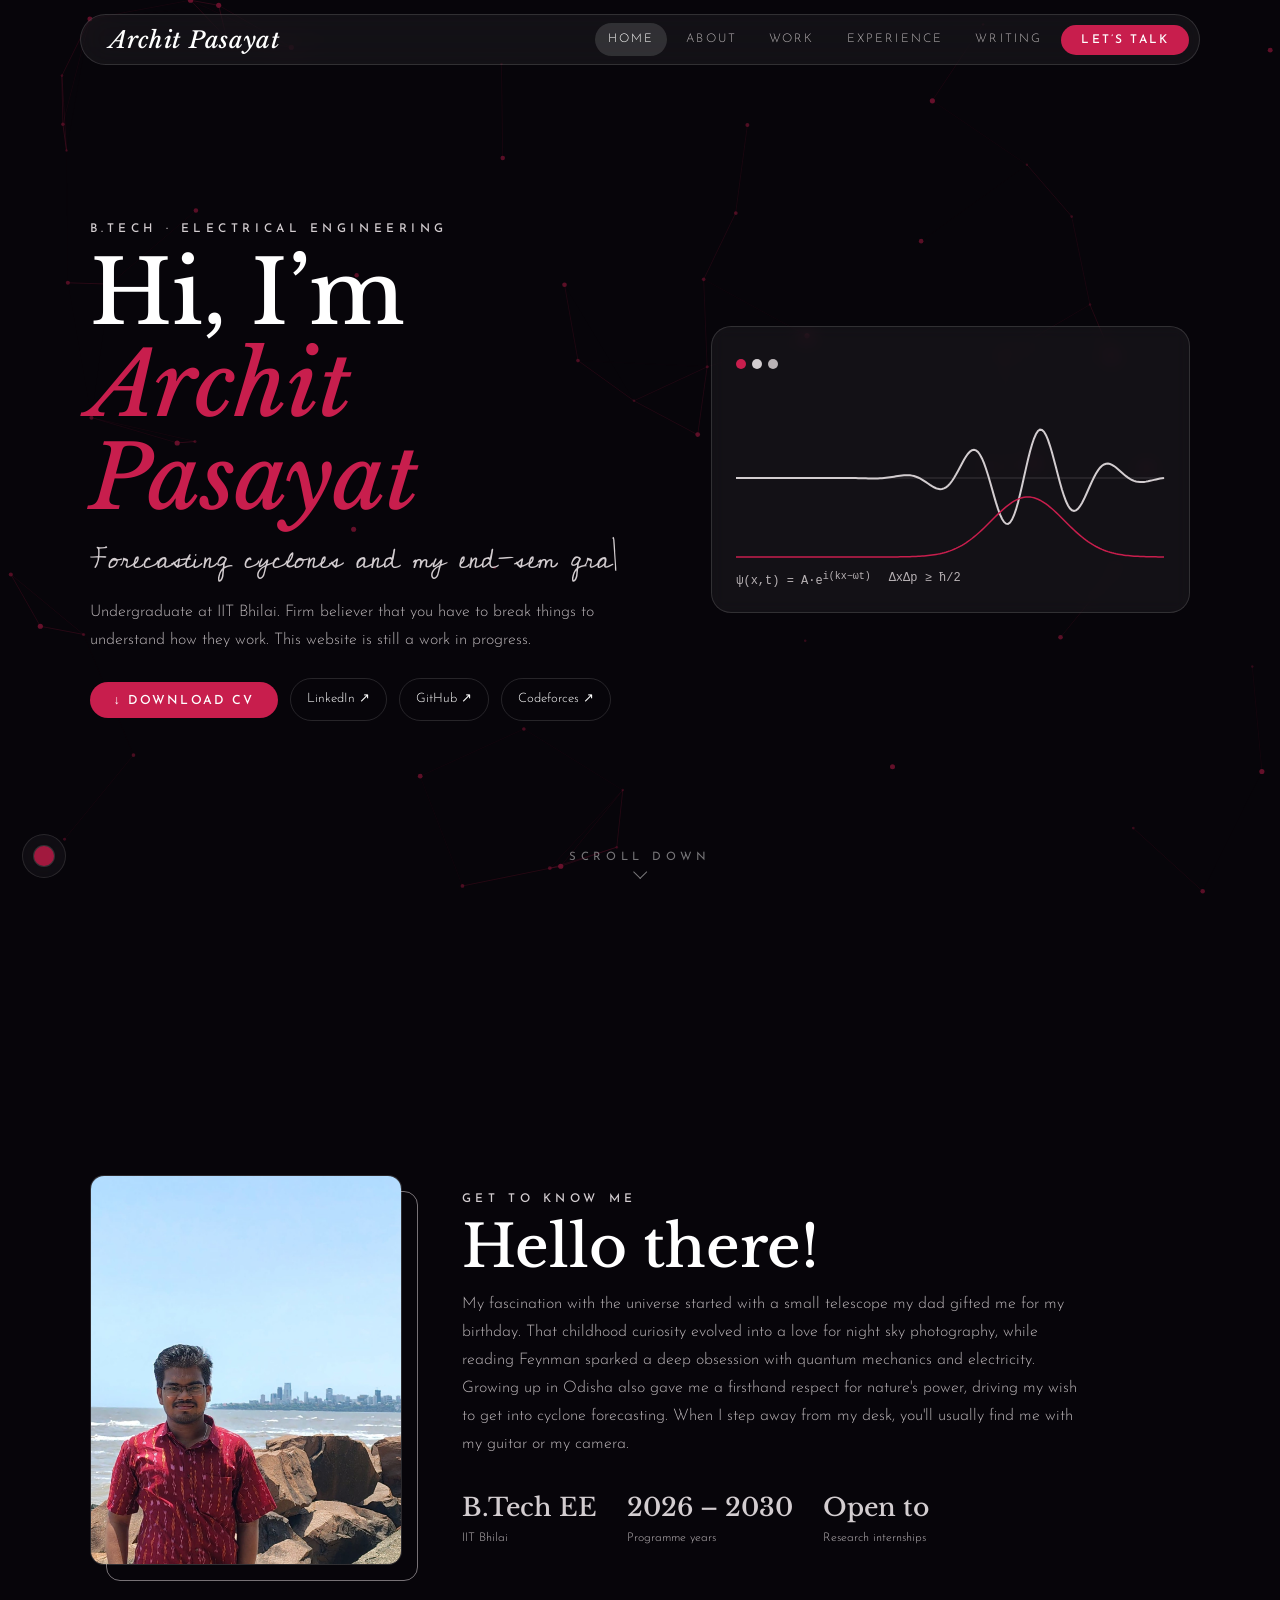
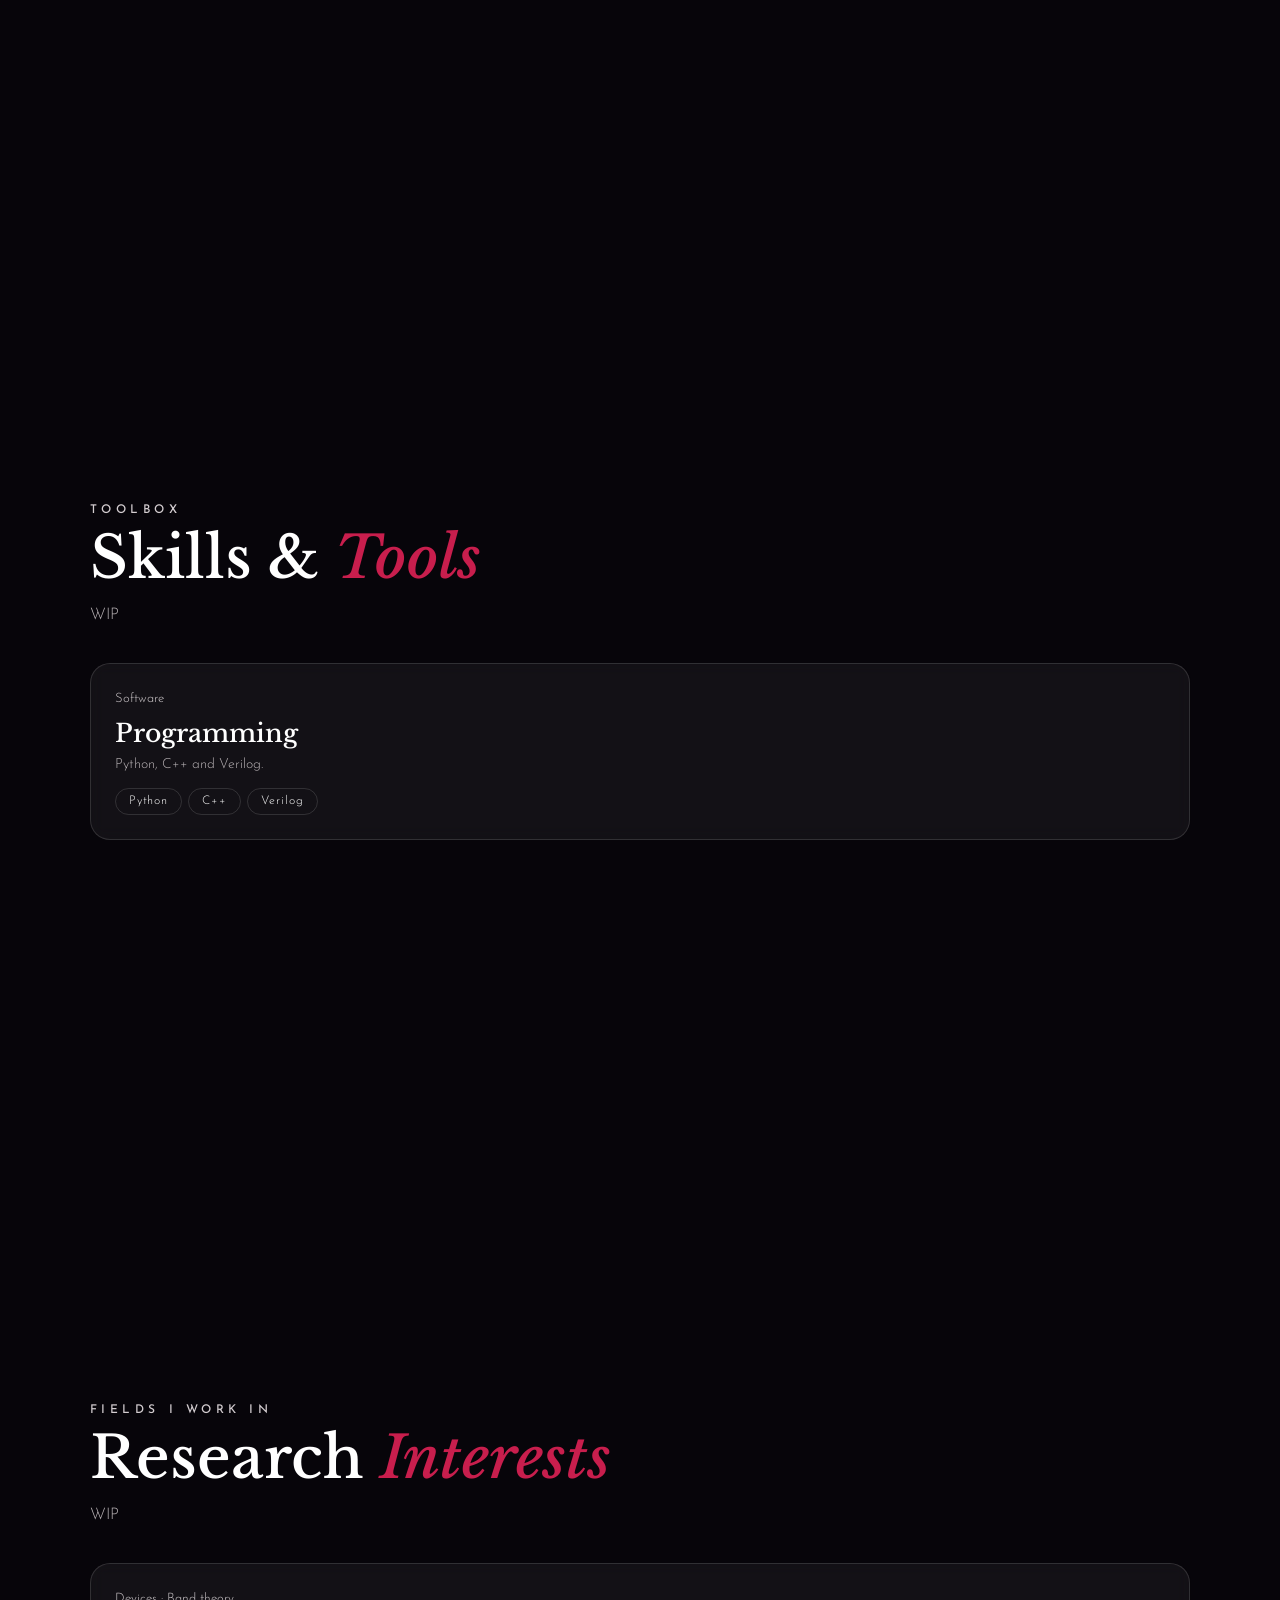
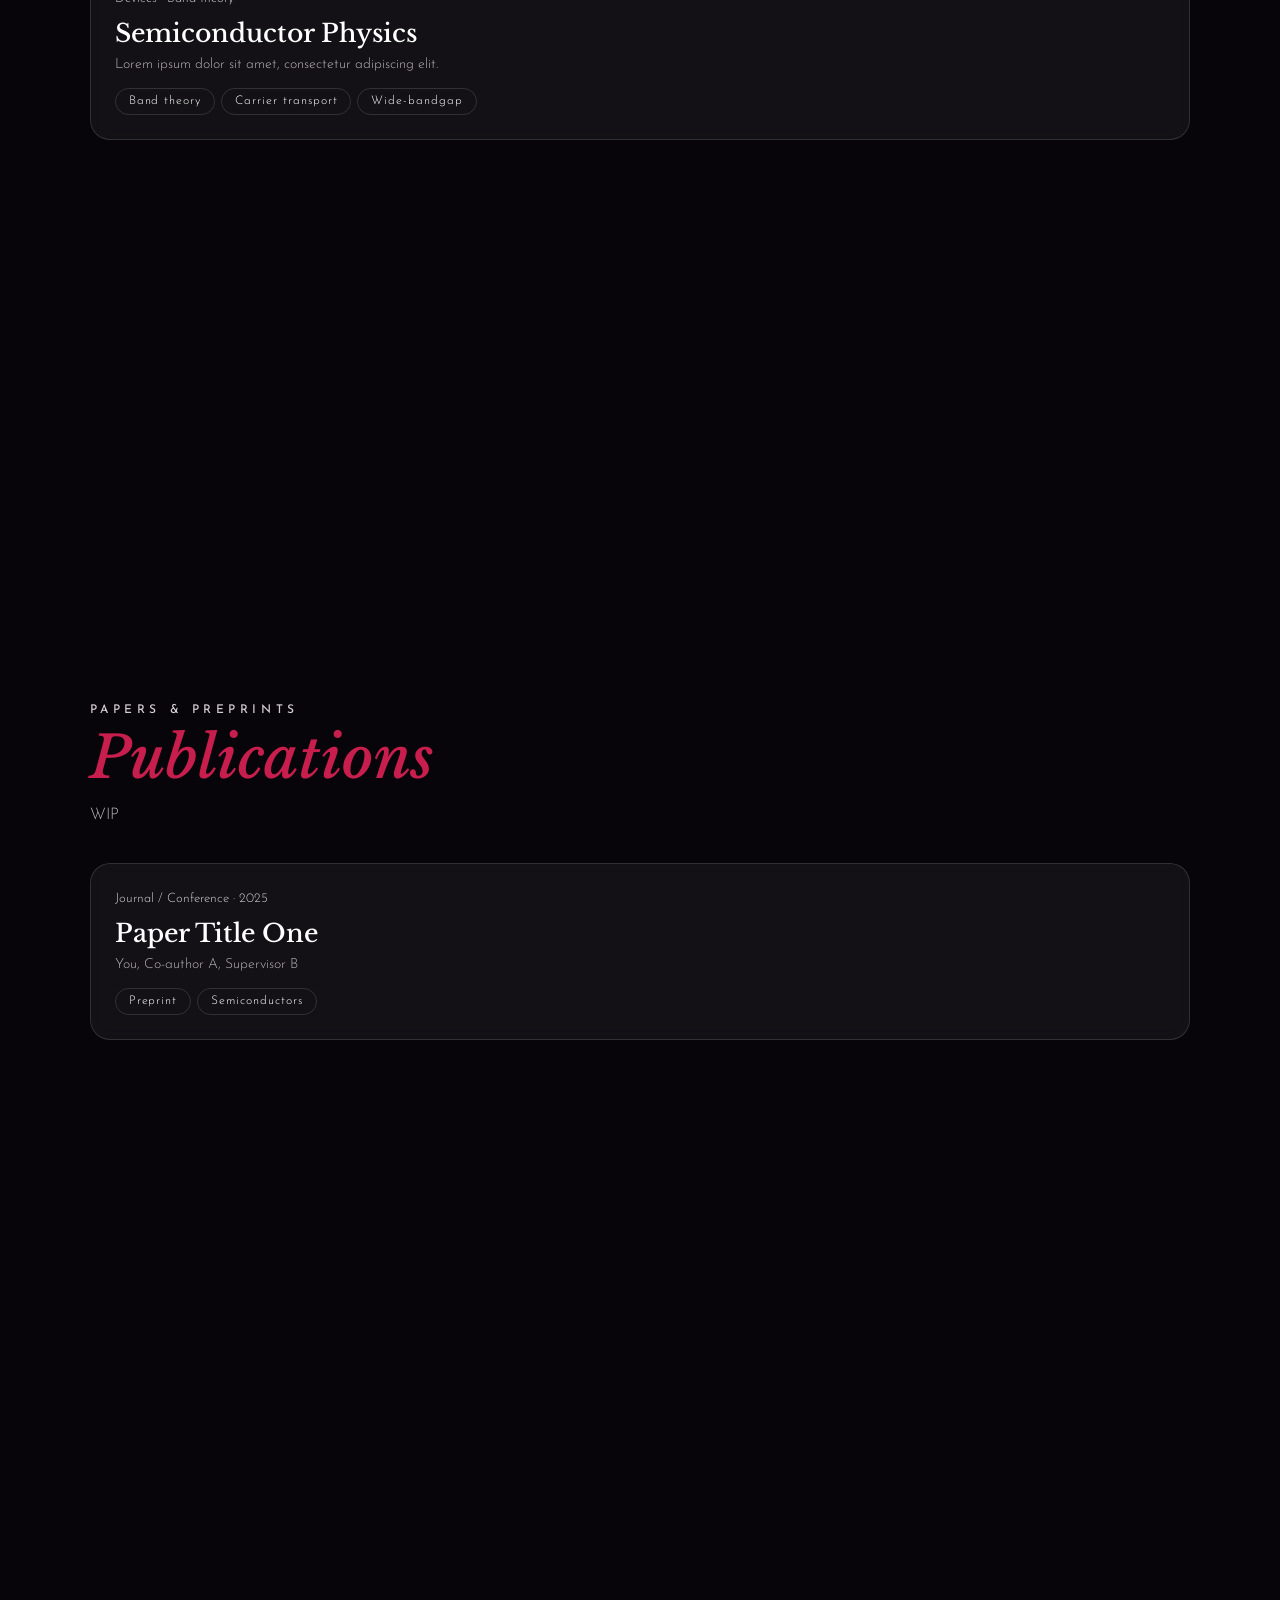
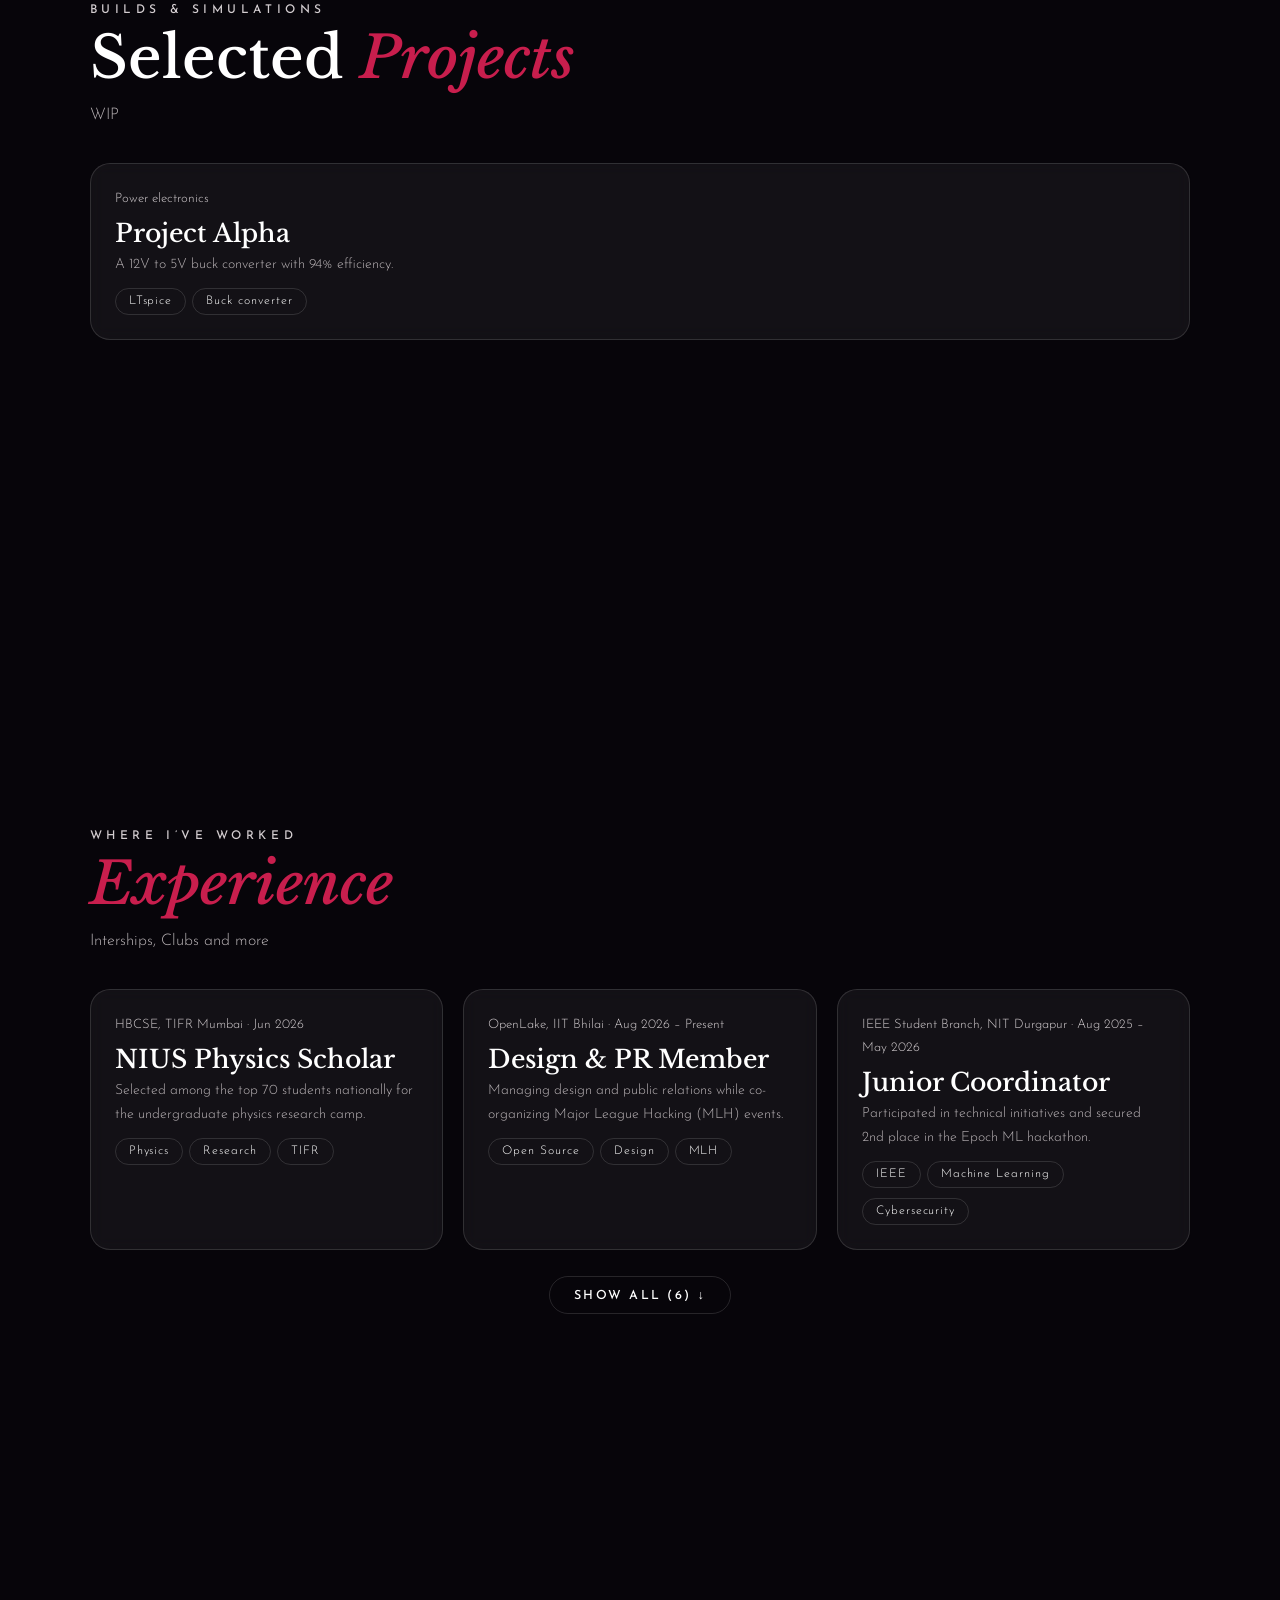
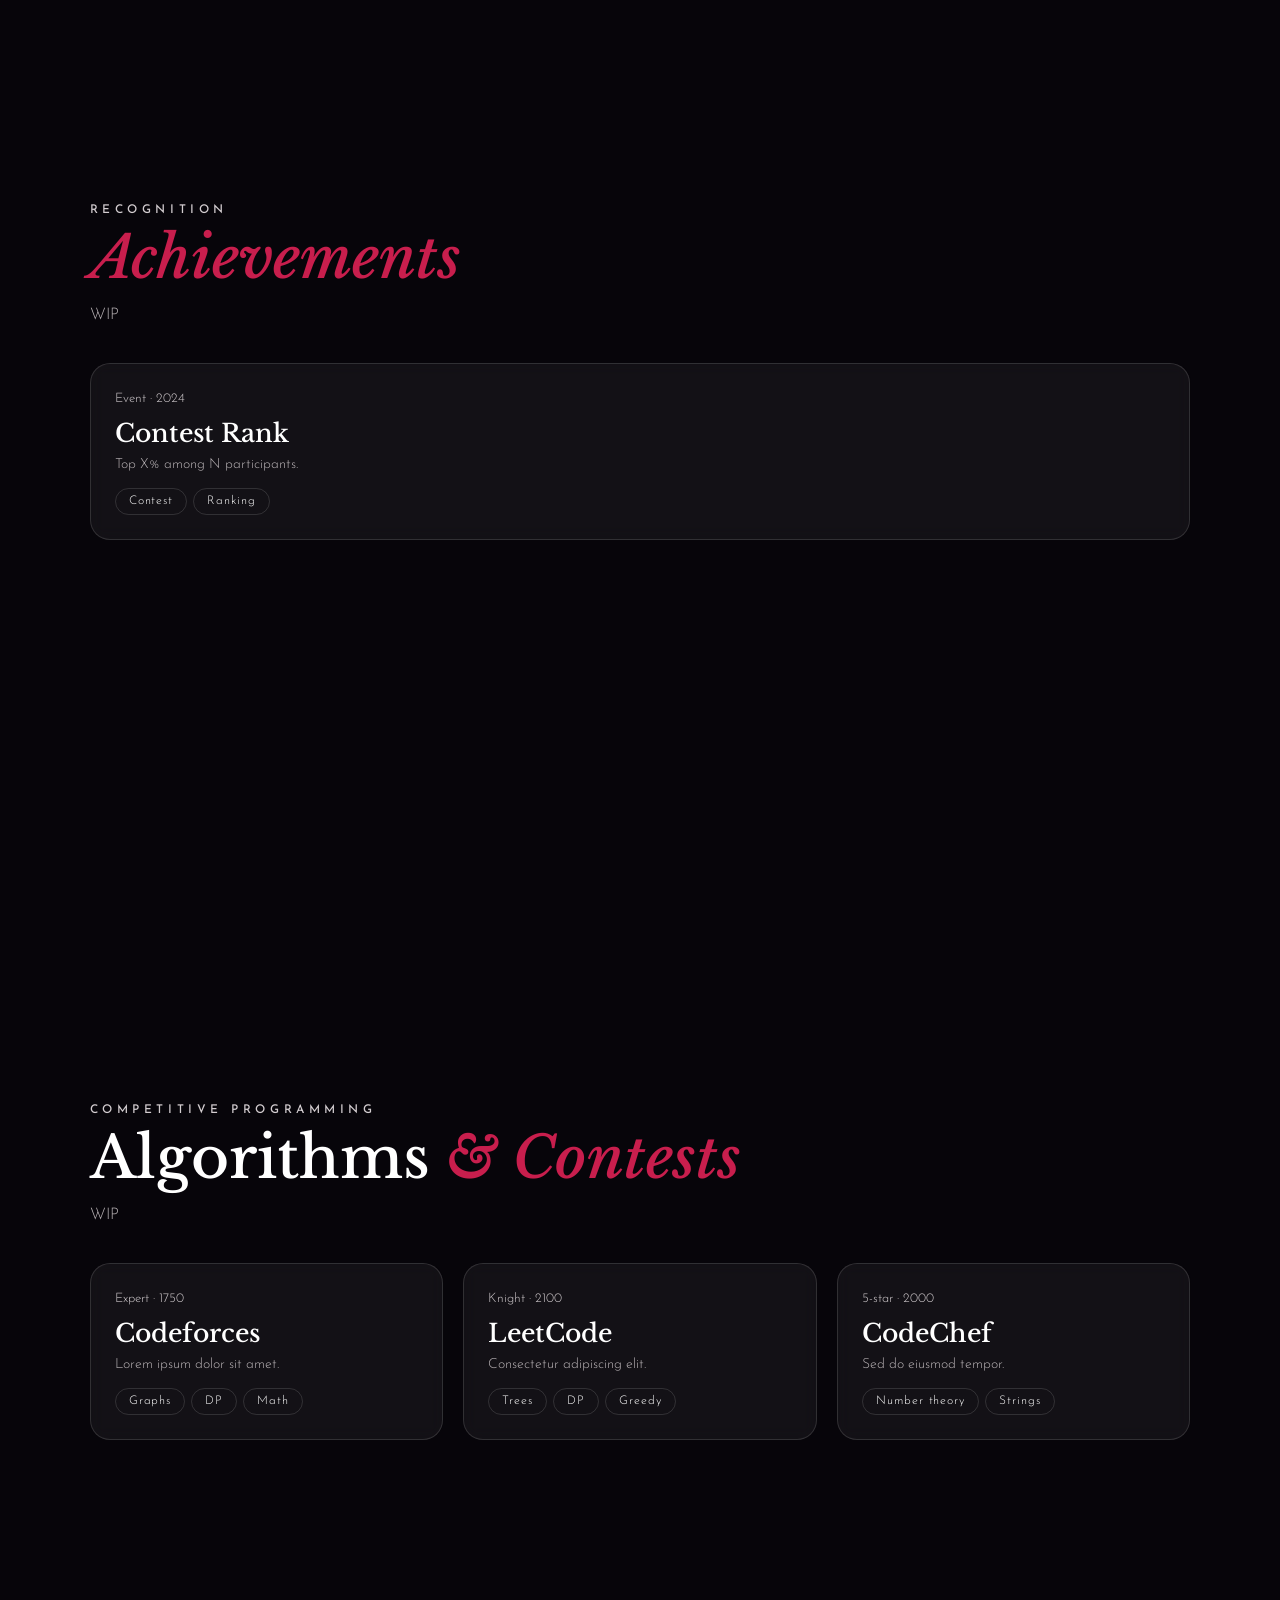
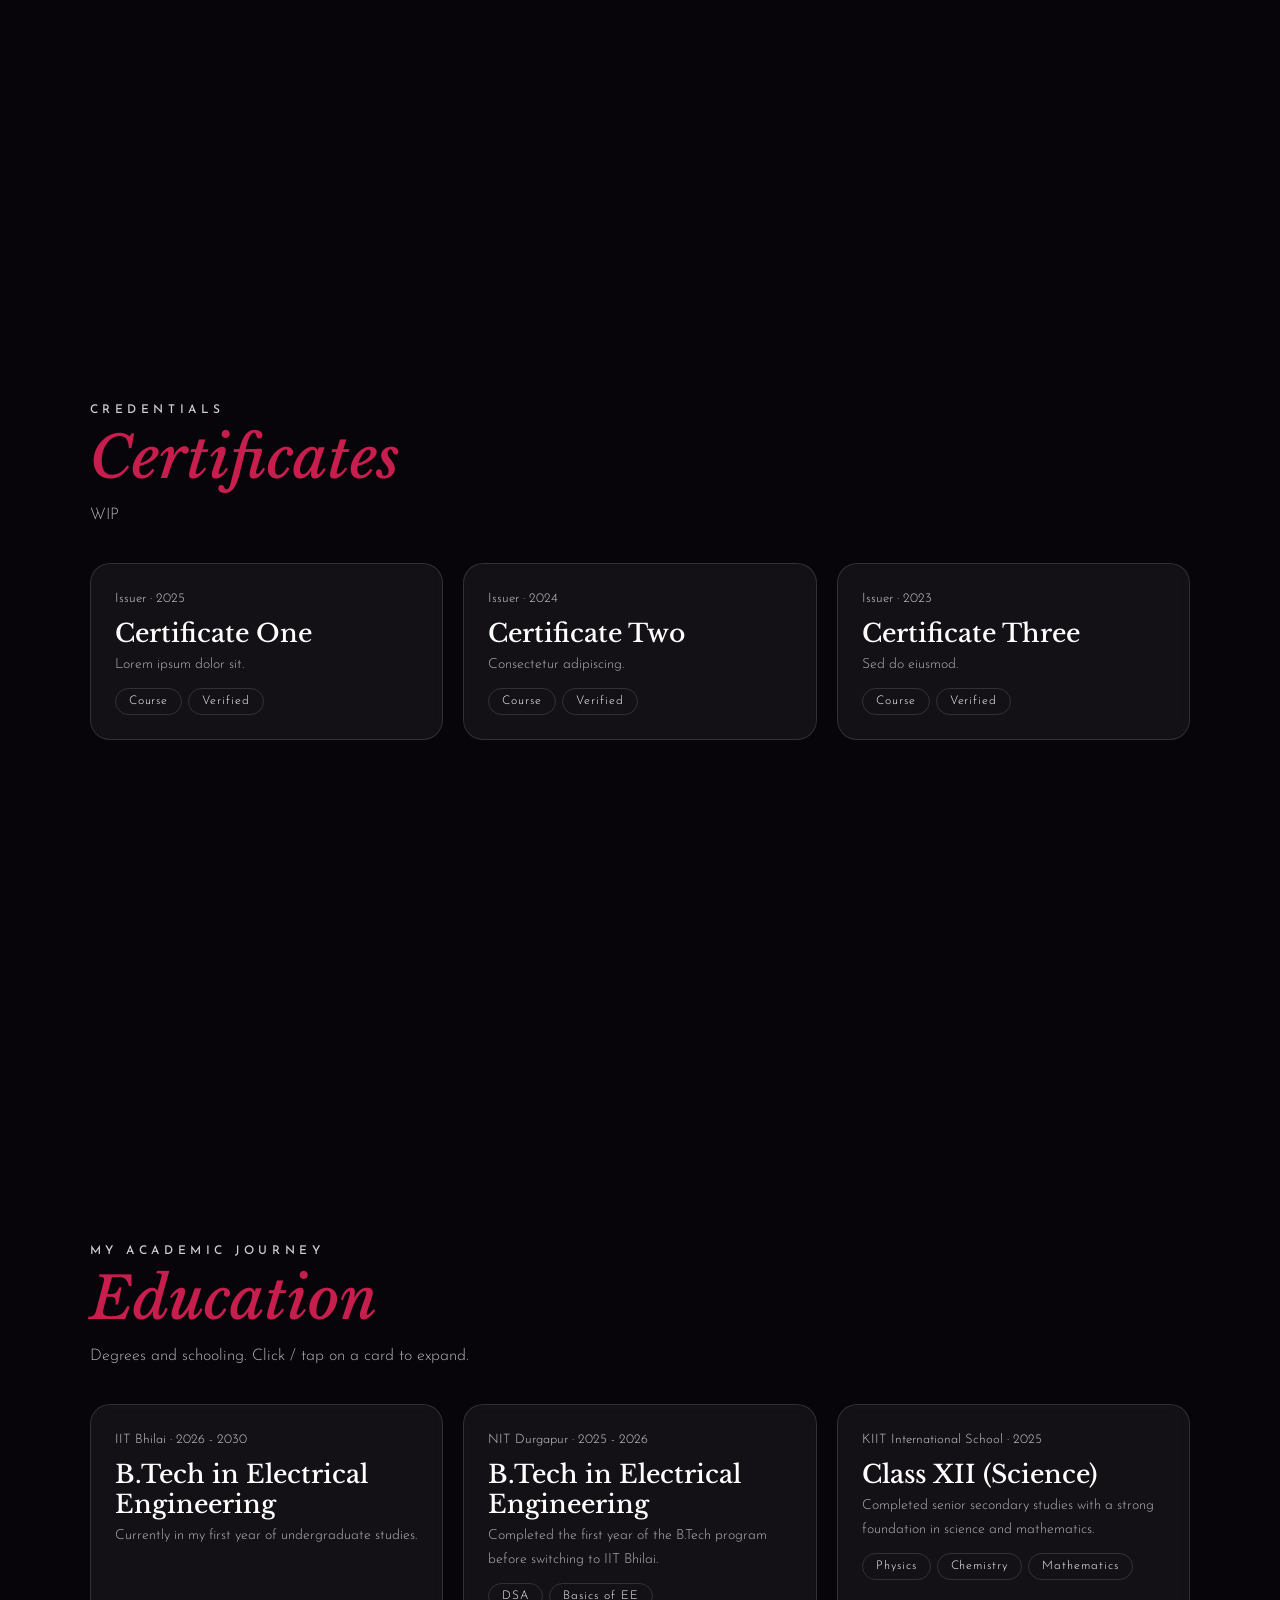
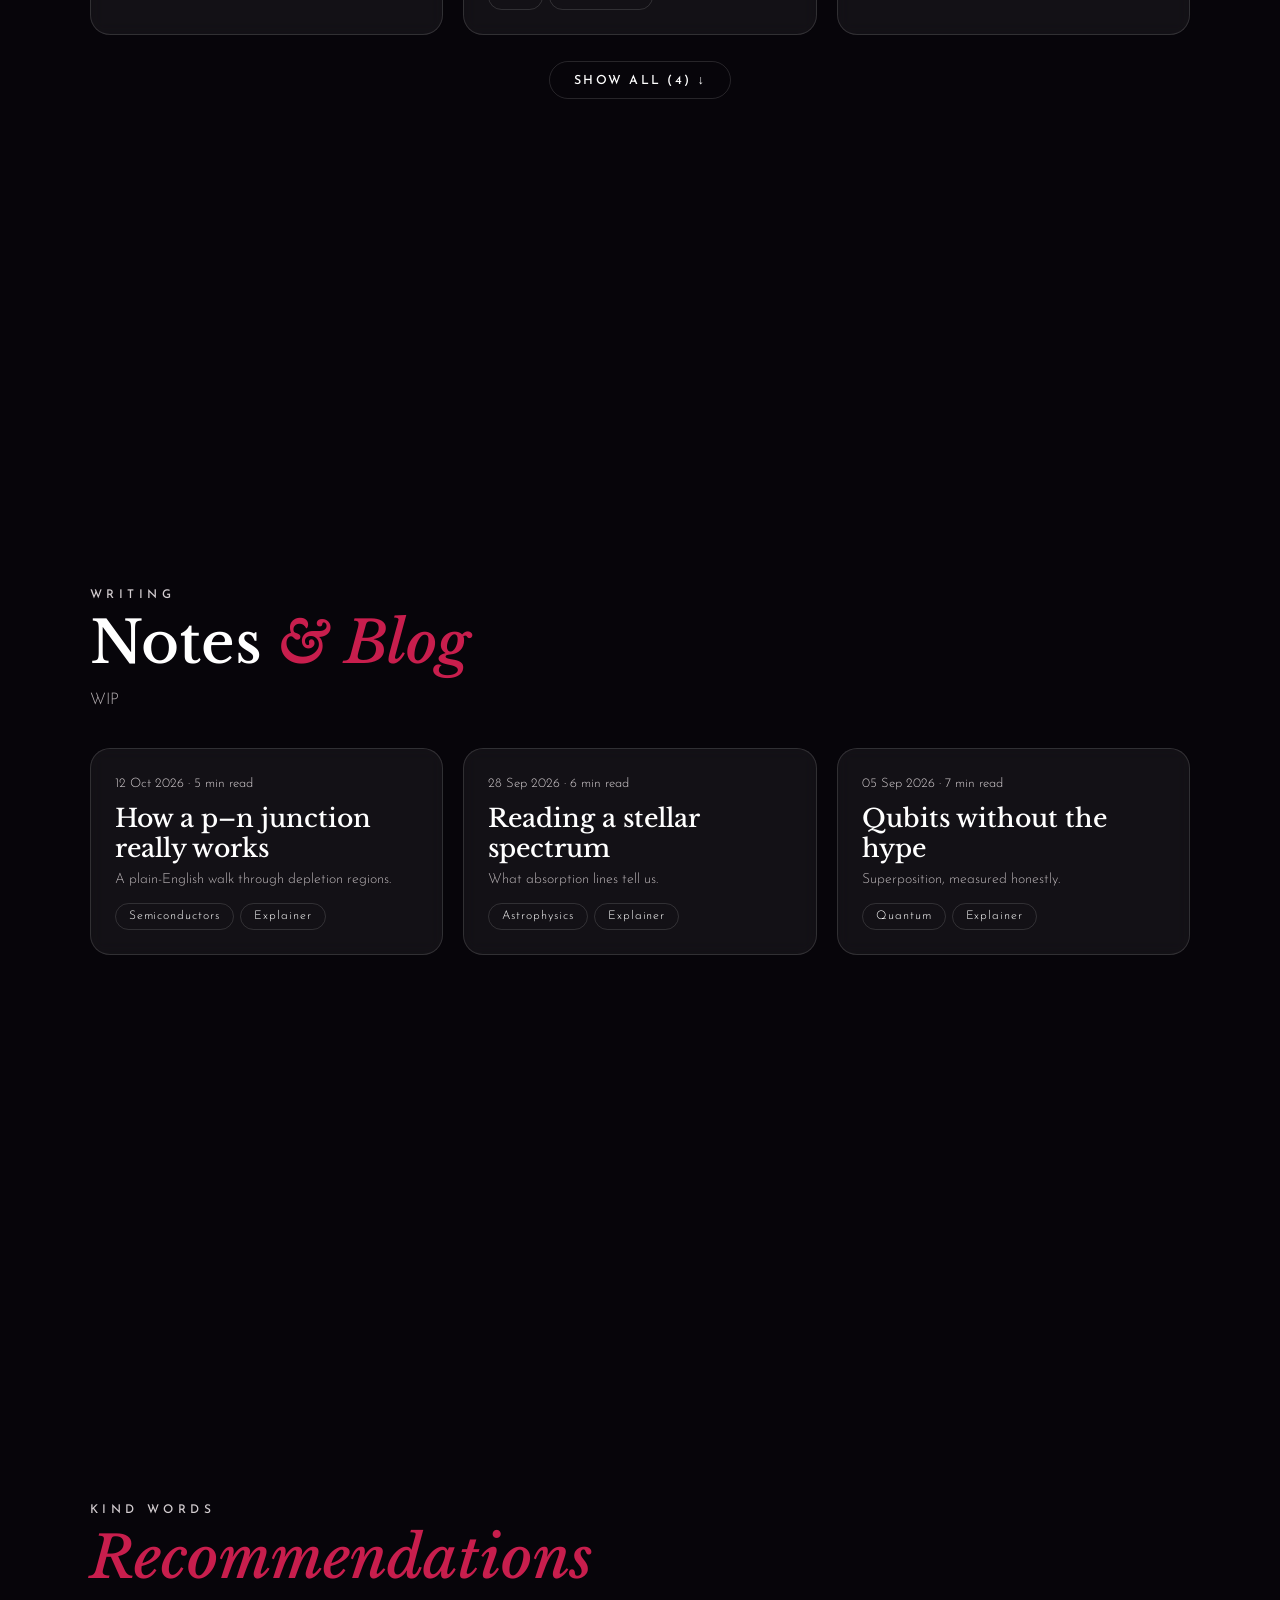
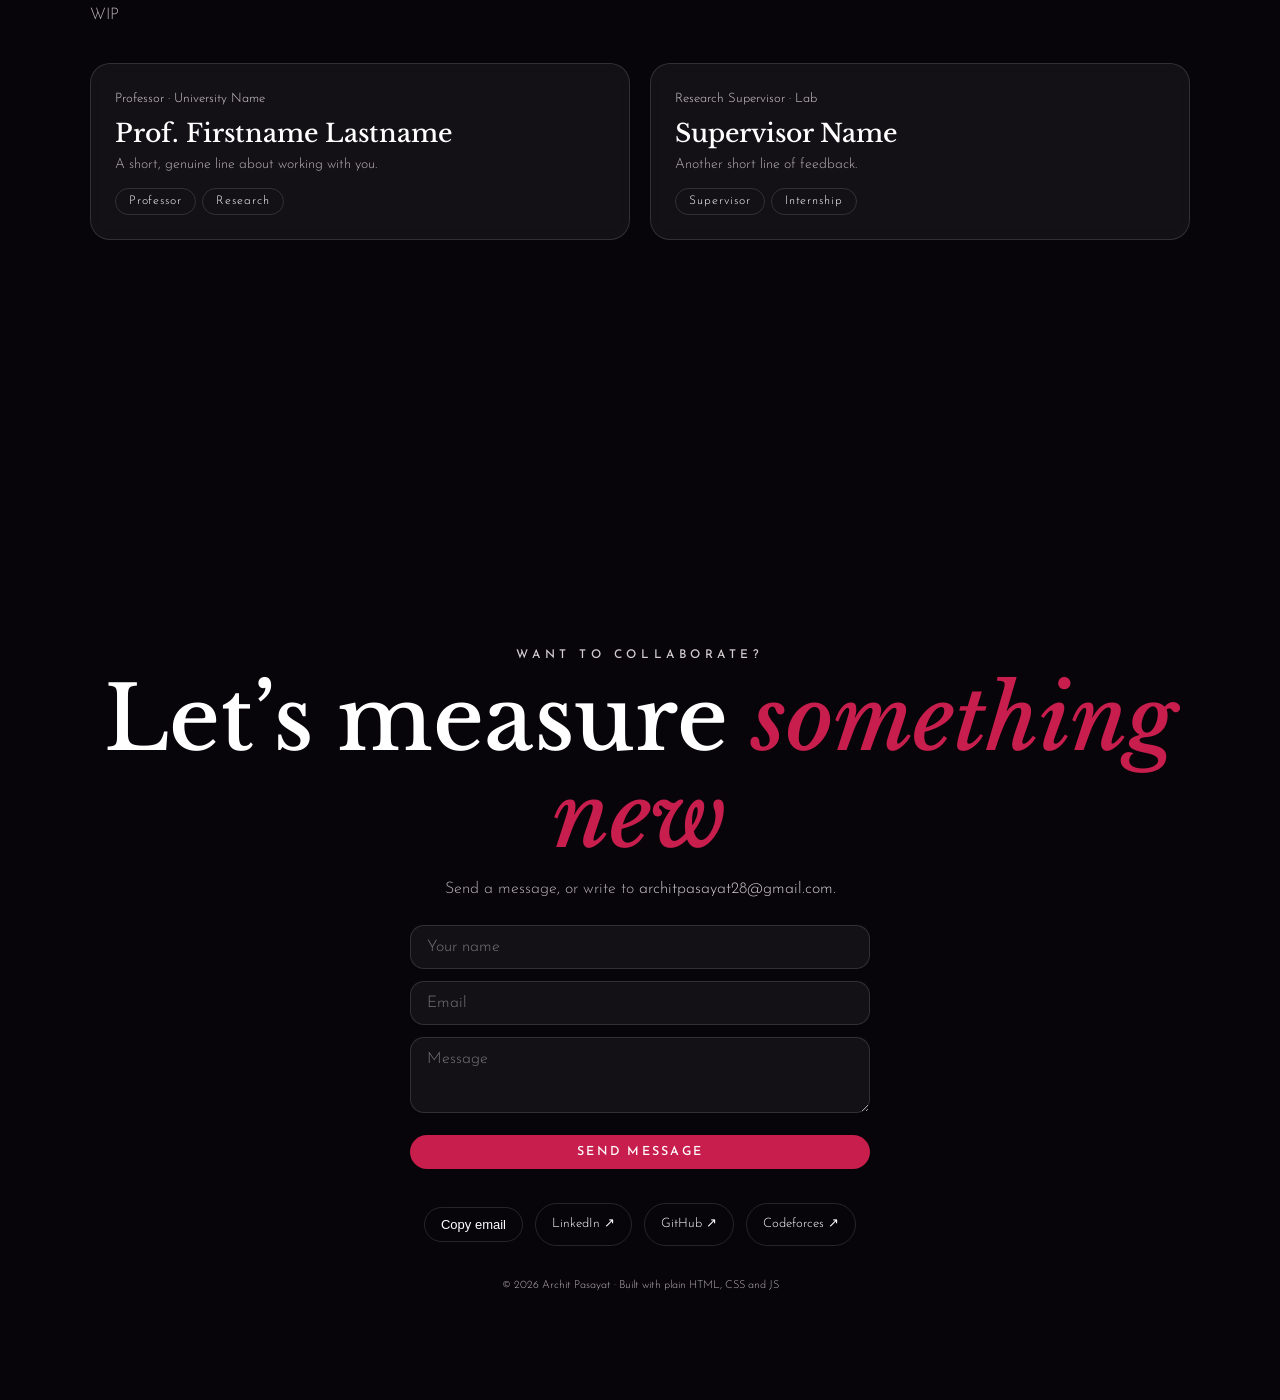
==== index.html @ 3b5b6853 "Added some content to the experience section and reduced the number of cards shown in each section b" ====
<!DOCTYPE html>
<!--
  index.html — the main page.

  Structure
    <head>  title, search-engine and social-share tags, favicons, fonts, stylesheets
    <body>  loader, background canvas, top bar, scroll hint, then one <section> per topic
            (hero, about, eleven card sections, contact)

  Good to know
    - Cards are NOT written here. Every <div data-fill="NAME"> is filled by js/script.js with the
      cards listed under D.NAME in js/data.js. To change cards, edit data.js.
    - Section colours (black, deep colour, white, light gray, then repeating) are assigned automatically.
    - The public site URLs below use the CheckCheck28 GitHub Pages address.
-->
<html lang="en">
<head>
<meta charset="utf-8">
<meta name="viewport" content="width=device-width, initial-scale=1, viewport-fit=cover">

<!-- ===== SEO: what Google shows in search results ===== -->
<title>Archit Pasayat - B.Tech Electrical Engineering</title>
<meta name="description" content="Archit Pasayat - B.Tech Electrical Engineering student at IIT Bhilai (2026–2030)">
<meta name="author" content="Archit Pasayat">
<meta name="robots" content="index, follow">
<link rel="canonical" href="https://checkcheck28.github.io/portfolio/"> <!-- the official address of this page -->

<!-- ===== Browser look ===== -->
<meta name="theme-color" content="#07050a">   <!-- colour of the phone's address bar -->
<meta name="color-scheme" content="dark">

<!-- ===== Favicons (the small icon in the browser tab). All generated from the AP monogram ===== -->
<link rel="icon" href="assets/icons/favicon.svg" type="image/svg+xml">
<link rel="icon" href="assets/icons/favicon-32.png" sizes="32x32" type="image/png">
<link rel="icon" href="assets/icons/favicon-16.png" sizes="16x16" type="image/png">
<link rel="shortcut icon" href="favicon.ico">                              <!-- old browsers -->
<link rel="apple-touch-icon" href="assets/icons/apple-touch-icon.png">    <!-- iPhone home screen -->
<link rel="manifest" href="site.webmanifest">                              <!-- "install as app" info -->

<!-- ===== Social share preview (LinkedIn, WhatsApp, Slack, X) ===== -->
<meta property="og:type" content="website">
<meta property="og:title" content="Archit Pasayat">
<meta property="og:description" content="B.Tech in Electrical Engineering, IIT Bhilai, 2026–2030.">
<meta property="og:image" content="https://checkcheck28.github.io/portfolio/assets/og.png">
<meta property="og:image:width" content="1200">
<meta property="og:image:height" content="630">
<meta property="og:image:alt" content="Archit Pasayat - portfolio">
<meta property="og:url" content="https://checkcheck28.github.io/portfolio/">
<meta name="twitter:card" content="summary_large_image">
<meta name="twitter:title" content="Archit Pasayat - Electrical Engineering">
<meta name="twitter:image" content="https://checkcheck28.github.io/portfolio/assets/og.png">

<!-- ===== Structured data: helps Google understand this page is about a person ===== -->
<script type="application/ld+json">{"@context":"https://schema.org","@type":"Person","name":"Archit Pasayat","jobTitle":"Electrical Engineering Student & Researcher","affiliation":{"@type":"CollegeOrUniversity","name":"IIT Bhilai"},"url":"https://checkcheck28.github.io/portfolio/","sameAs":["https://www.linkedin.com/in/archit-pasayat857/","https://github.com/CheckCheck28"]}</script>

<!-- Re-apply the colour palette chosen with the corner switcher BEFORE the page paints, so there is no flash of the wrong colours -->
<script>try{var p=localStorage.getItem('palette');if(p)document.documentElement.dataset.p=p}catch(e){}</script>

<!-- ===== Fonts + stylesheet =====
     Libre Baskerville = headings, Josefin Sans = body text, Cedarville Cursive = the typing line.
     "preconnect" starts the connection to Google Fonts early so text appears faster. -->
<link rel="preconnect" href="https://fonts.googleapis.com">
<link rel="preconnect" href="https://fonts.gstatic.com" crossorigin>
<link rel="stylesheet" href="https://fonts.googleapis.com/css2?family=Cedarville+Cursive&family=Josefin+Sans:wght@300;400;500&family=Libre+Baskerville:ital,wght@0,400;0,700;1,400&display=swap">
<!-- palettes.css holds the colour palettes; it must come BEFORE style.css -->
<link rel="stylesheet" href="css/palettes.css">
<link rel="stylesheet" href="css/style.css">
</head>

<body data-t="black"> <!-- data-t = current colour theme; script.js changes it as you scroll -->

<!-- Accessibility: keyboard users can press Tab once to reveal this and skip the intro -->
<a class="skip" href="#about">Skip to content</a>

<!-- Thin scroll-progress bar at the very top (filled by script.js) -->
<div class="sprog" id="sprog"></div>

<!-- If JavaScript is off, hide the loader (it would never leave) and show a plain message -->
<noscript><style>#loader{display:none}</style><p style="position:relative;z-index:100;padding:90px 24px;text-align:center">This site needs JavaScript to display its content. You can still reach me at <a href="mailto:architpasayat28@gmail.com">architpasayat28@gmail.com</a>.</p></noscript>

<!-- Loading screen: two spinning rings + percentage. script.js slides it away when done -->
<div id="loader"><div class="ring"></div><div class="ring b"></div><div id="pct">0%</div><div id="lt">CALIBRATING INSTRUMENTS…</div></div>

<!-- Fixed full-screen canvas behind everything: the twinkling star network (drawn by script.js) -->
<canvas id="stars"></canvas>

<!-- Top navigation bar: your name on the left, a wide gap, then the links on the right.
     Links jump to a section. On phones only the name and the button stay. -->
<nav>
  <a class="brand" href="#home">Archit Pasayat</a>
  <div class="links">
    <a class="l" href="#home">Home</a>
    <a class="l" href="#about">About</a>
    <a class="l" href="#projects">Work</a>      <!-- goes to the Projects section -->
    <a class="l" href="#experience">Experience</a>
    <a class="l" href="#notes">Writing</a>       <!-- goes to Notes & Blog -->
    <a class="btn" href="#contact" style="padding:9px 20px;font-size:12px">Let’s talk</a>
  </div>
</nav>

<!-- "Scroll down" hint: semi-transparent, bounces slowly at the bottom centre.
     Clicking it jumps to the next section; on the last section it becomes "Back to top". -->
<button class="scroll" id="scrolldown" aria-label="Scroll down"><span id="sdlabel">Scroll down</span><i class="chev"></i></button>

<main>

<!-- ================= 1. HERO: first thing visitors see ================= -->
<section id="home">
  <div class="hero">
    <div>
      <div class="tag">B.Tech · Electrical Engineering</div>
      <h1>Hi, I’m <span>Archit Pasayat</span></h1>
      <div class="type" id="type"></div> <!-- the typing animation text is written here -->
      <p class="sub" style="margin-bottom:0">Undergraduate at IIT Bhilai. Firm believer that you have to break things to understand how they work. This website is still a work in progress.</p>
      <div class="row">
        <a class="btn" id="cv" href="#" download>↓ Download CV</a> <!-- href is set from SITE.cv in data.js -->
        <span class="socials row" style="margin:0"></span>           <!-- social buttons are filled from SITE.links -->
      </div>
    </div>
    <!-- Right side: a card with a moving quantum wave-packet (drawn on the canvas by script.js) -->
    <div class="card wave"><div class="dotsr"><i></i><i></i><i></i></div><canvas id="wv" height="170"></canvas>
      <div class="ro"><span>ψ(x,t) = A·e<sup>i(kx−ωt)</sup></span><span>ΔxΔp ≥ ħ/2</span></div></div>
  </div>
</section>

<!-- ================= 2. ABOUT: photo + short bio ================= -->
<section id="about">
  <div class="about">
    <!-- A framed box (with an offset outline behind it). Shows initials until assets/photo.jpg exists; onerror removes a missing image -->
    <div class="photo-wrap rv"><div class="photo"><span>AP</span><img src="assets/photo.jpg" alt="Portrait of Archit Pasayat" onerror="this.remove()"></div></div>
    <div class="rv"><div class="tag">Get to know me</div><h2>Hello there!</h2>
      <p class="sub" style="max-width:620px">My fascination with the universe started with a small telescope my dad gifted me for my birthday. That childhood curiosity evolved into a love for night sky photography, while reading Feynman sparked a deep obsession with quantum mechanics and electricity. Growing up in Odisha also gave me a firsthand respect for nature's power, driving my wish to get into cyclone forecasting. When I step away from my desk, you'll usually find me with my guitar or my camera.</p>
      <!-- Three quick facts -->
      <div class="facts"><div><b>B.Tech EE</b><small>IIT Bhilai</small></div><div><b>2026 – 2030</b><small>Programme years</small></div><div><b>Open to</b><small>Research internships</small></div></div>
    </div>
  </div>
</section>

<!-- ================= CARD SECTIONS =================
     Each one is empty on purpose: script.js fills <div data-fill="NAME"> with the cards
     listed under D.NAME in data.js. To change the cards, edit data.js, not this file. -->
<section id="skills"><div class="tag">Toolbox</div><h2>Skills &amp; <em>Tools</em></h2><p class="sub">WIP</p><div class="grid" data-fill="skills"></div></section>
<section id="research"><div class="tag">Fields I work in</div><h2>Research <em>Interests</em></h2><p class="sub">WIP</p><div class="grid" data-fill="research"></div></section>
<section id="publications"><div class="tag">Papers &amp; preprints</div><h2><em>Publications</em></h2><p class="sub">WIP</p><div class="grid" data-fill="publications"></div></section>
<section id="projects"><div class="tag">Builds &amp; simulations</div><h2>Selected <em>Projects</em></h2><p class="sub">WIP</p><div class="grid" data-fill="projects"></div></section>
<section id="experience"><div class="tag">Where I’ve worked</div><h2><em>Experience</em></h2><p class="sub">Interships, Clubs and more</p><div class="grid" data-fill="experience"></div></section>
<section id="achievements"><div class="tag">Recognition</div><h2><em>Achievements</em></h2><p class="sub">WIP</p><div class="grid" data-fill="achievements"></div></section>
<section id="cp"><div class="tag">Competitive Programming</div><h2>Algorithms <em>&amp; Contests</em></h2><p class="sub">WIP</p><div class="grid" data-fill="cp"></div></section>
<section id="certs"><div class="tag">Credentials</div><h2><em>Certificates</em></h2><p class="sub">WIP</p><div class="grid" data-fill="certs"></div></section>
<section id="edu"><div class="tag">My academic journey</div><h2><em>Education</em></h2><p class="sub">Degrees and schooling. Click / tap on a card to expand.</p><div class="grid" data-fill="edu"></div></section>
<section id="notes"><div class="tag">Writing</div><h2>Notes <em>&amp; Blog</em></h2><p class="sub">WIP</p><div class="grid" data-fill="notes"></div></section>
<section id="testimonials"><div class="tag">Kind words</div><h2><em>Recommendations</em></h2><p class="sub">WIP</p><div class="grid" data-fill="testimonials"></div></section>

<!-- ================= LAST: CONTACT ================= -->
<section id="contact" class="contact">
  <div class="tag">Want to collaborate?</div><h2>Let’s measure <em>something new</em></h2>
  <!-- the email link below is filled from SITE.email in data.js -->
  <p class="sub" style="margin:0 auto 22px">Send a message, or write to <a id="mail" style="color:var(--acc)" href="mailto:architpasayat28@gmail.com">architpasayat28@gmail.com</a>.</p>
  <!-- Form is handled by script.js (opens mail app, or posts to Formspree if configured) -->
  <form id="cf" style="max-width:460px;width:100%;text-align:left">
    <input name="name" placeholder="Your name" required>
    <input name="email" type="email" placeholder="Email" required>
    <textarea name="message" rows="3" placeholder="Message" required></textarea>
    <button class="btn" style="width:100%" type="submit">Send Message</button>
    <p id="fs" class="sub" style="margin:10px 0 0;font-size:12px"></p> <!-- status message appears here -->
  </form>
  <div class="row" style="justify-content:center"><button class="soc" id="copy" type="button">Copy email</button><span class="socials row" style="margin:0"></span></div>
  <p class="sub" style="margin:30px 0 0;font-size:11px">© <span id="yr">2026</span> Archit Pasayat · Built with plain HTML, CSS and JS</p>
</section>
</main>

<!-- Scripts: data.js must load BEFORE script.js because script.js reads SITE and D from it -->
<script src="js/data.js"></script>
<script src="js/script.js"></script>
<script src="js/palette.js"></script>     <!-- the corner colour-palette switcher -->
<script src="js/transition.js"></script> <!-- fade between pages -->
</body>
</html>
---- css/palettes.css ----
/* =====================================================================
   palettes.css — the colour palettes
   Used by every page (index.html, blog posts, 404.html). Load it BEFORE the page's own stylesheet.

   How it works
     The corner switcher (js/palette.js) sets  <html data-p="violet|blue|green|gold|mono">.
     No attribute = the default Burgundy palette.
     Every palette defines the same nine variables, and the other stylesheets only ever use these:

       --p1 / --p1-on   bright accent used on BLACK sections, and the text colour placed on top of it
       --p2             deep colour used as the background of the "burg" sections
       --p3             darker accent used on WHITE sections
       --p4             darkest accent used on LIGHT-GRAY sections
       --pN-rgb         the same colours as "r,g,b", used for glows and transparent tints

   The set (6): Violet, Blue, Green, Gold, Burgundy (default) and Mono (no colour, just black / white / gray).
   Keep a palette only if it stays readable on all four section backgrounds. White text on --p3 and --p4,
   and --p1-on text on --p1, should keep good contrast.

   To add one: copy a block, rename it, change the colours, then add it to PALS in js/palette.js.
   ===================================================================== */

/* VIOLET */
html[data-p="violet"]{
  --p1:#a78bfa;--p1-rgb:167,139,250;--p1-on:#07050a;
  --p2:#2b1160;--p2-rgb:43,17,96;
  --p3:#6d28d9;--p3-rgb:109,40,217;
  --p4:#3b1a7a;--p4-rgb:59,26,122}

/* BLUE */
html[data-p="blue"]{
  --p1:#4f8cff;--p1-rgb:79,140,255;--p1-on:#07050a;
  --p2:#0b2a63;--p2-rgb:11,42,99;
  --p3:#1d4ed8;--p3-rgb:29,78,216;
  --p4:#12306f;--p4-rgb:18,48,111}

/* GREEN */
html[data-p="green"]{
  --p1:#2ecc8f;--p1-rgb:46,204,143;--p1-on:#07050a;
  --p2:#0b3d2c;--p2-rgb:11,61,44;
  --p3:#0b6b45;--p3-rgb:11,107,69;
  --p4:#0a4d33;--p4-rgb:10,77,51}

/* GOLD (a warm amber) */
html[data-p="gold"]{
  --p1:#e7b52c;--p1-rgb:231,181,44;--p1-on:#07050a;
  --p2:#5a4210;--p2-rgb:90,66,16;
  --p3:#8a6500;--p3-rgb:138,101,0;
  --p4:#5c4308;--p4-rgb:92,67,8}

/* MONO (no colour accent: black, charcoal, white and gray only) */
html[data-p="mono"]{
  --p1:#e8e8ea;--p1-rgb:232,232,234;--p1-on:#07050a;
  --p2:#26262b;--p2-rgb:38,38,43;
  --p3:#2a2a2e;--p3-rgb:42,42,46;
  --p4:#1f1f23;--p4-rgb:31,31,35}

/* BURGUNDY — the default, so it lives on :root and needs no data-p attribute */
:root{
  --p1:#c81e4d;--p1-rgb:200,30,77;--p1-on:#ffffff;
  --p2:#5a0a23;--p2-rgb:90,10,35;
  --p3:#7a0f2e;--p3-rgb:122,15,46;
  --p4:#5a0a23;--p4-rgb:90,10,35}
---- css/style.css ----
/* =====================================================================
   style.css — the design of the main page (index.html)

   Contents
     1. Theme colours            7. About
     2. Base                     8. Cards and grid
     3. Loader                   9. Expanded card + corner image
     4. Navigation, buttons,    10. Contact form + scroll reveal
        scroll hint             11. Finishing touches + page fade
     5. Section layout
     6. Hero

   Fonts: --serif (Libre Baskerville) for headings, --sans (Josefin Sans) for text. Change them in section 1.
   Accent colours (--p1 ... --p4) come from css/palettes.css, so the corner switcher can swap them.
   ===================================================================== */


/* ===== 1. THEME COLOURS =====
   Every colour on the page comes from these variables. script.js sets <body data-t="...">
   as you scroll and the matching block below takes over; the background fades because
   body has a transition.
     --bg    background           --fg     main text          --mut    muted text
     --card  card fill            --line   borders            --pri    main accent (buttons, headings)
     --on    text on top of --pri --acc    small labels       --acc-rgb / --nn   the same colours as "r,g,b" for glows and the canvas */
:root{
  color-scheme:dark;box-sizing:border-box;
  padding-top:env(safe-area-inset-top,0px);padding-bottom:env(safe-area-inset-bottom,0px)} /* keep clear of phone notches */

body{ /* BLACK (default) */
  --serif:'Libre Baskerville',Georgia,serif;
  --sans:'Josefin Sans','Helvetica Neue',Arial,sans-serif;
  --bg:#07050a;--fg:#ffffff;--mut:#b9b3b6;--card:rgba(255,255,255,.05);--line:rgba(255,255,255,.13);
  --pri:var(--p1);--on:var(--p1-on);--acc:#d3cdd0;--acc-rgb:211,205,208;--nn:var(--p1-rgb)}
body[data-t="burg"]{ /* DEEP COLOUR (burgundy by default) */
  --bg:var(--p2);--fg:#ffffff;--mut:#ebd8de;--card:rgba(0,0,0,.25);--line:rgba(255,255,255,.22);
  --pri:#ffffff;--on:var(--p2);--acc:#e6dfe2;--acc-rgb:230,223,226;--nn:255,255,255}
body[data-t="white"]{ /* WHITE */
  --bg:#faf8f9;--fg:#1a1215;--mut:#5f565b;--card:#ffffff;--line:rgba(var(--p3-rgb),.16);
  --pri:var(--p3);--on:#ffffff;--acc:#5f565b;--acc-rgb:95,86,91;--nn:var(--p3-rgb)}
body[data-t="gray"]{ /* LIGHT GRAY */
  --bg:#d2cfd1;--fg:#140d10;--mut:#4d4448;--card:rgba(255,255,255,.55);--line:rgba(20,13,16,.18);
  --pri:var(--p4);--on:#ffffff;--acc:var(--p4);--acc-rgb:var(--p4-rgb);--nn:20,13,16}


/* ===== 2. BASE ===== */
*{box-sizing:border-box;margin:0}
html{
  scroll-snap-type:y mandatory;   /* "latching": every scroll snaps to the next section */
  scroll-behavior:smooth;
  scrollbar-width:none;           /* hide the page scrollbar (Firefox) ... */
  background:#07050a}             /* ... and show black behind the page while it fades between pages */
html::-webkit-scrollbar{display:none}   /* ... and in Chrome / Safari / Edge */
*{scrollbar-width:none}*::-webkit-scrollbar{display:none}   /* every other scrollable box too (expanded cards); scrolling still works */
body{
  background:var(--bg);color:var(--fg);
  font:300 16px/1.75 var(--sans);
  -webkit-font-smoothing:antialiased;
  transition:background .8s,color .8s;overflow-x:hidden}
h1,h2,h3{font-family:var(--serif);font-weight:500}   /* headings use the high-contrast serif */
a{color:inherit;text-decoration:none}
.tag{color:var(--acc);letter-spacing:.38em;font-size:12px;font-weight:500;text-transform:uppercase;transition:color .8s} /* small label above a heading */
h2{font-size:clamp(34px,5vw,58px);line-height:1.1;margin:6px 0 10px}
h2 em{color:var(--pri);transition:color .8s}                    /* the coloured word in each heading */
.sub{color:var(--mut);max-width:540px;margin-bottom:34px}        /* grey paragraph under a heading */
#stars{position:fixed;inset:0;z-index:1;pointer-events:none;opacity:.55}  /* the star-network canvas (drawn by script.js) */

/* Visitors who prefer less motion get no animations or smooth scrolling */
@media(prefers-reduced-motion:reduce){*{animation:none!important;transition:none!important}html{scroll-behavior:auto}}


/* ===== 3. LOADER ===== */
#loader{position:fixed;inset:0;background:#000;z-index:99;display:grid;place-items:center;color:#fff;transition:transform .9s cubic-bezier(.77,0,.18,1)}
#loader.done{transform:translateY(-100%)}                        /* slides up and away when loading ends */
.ring{position:absolute;width:130px;height:130px;border-radius:50%;border:2px solid #333;border-top-color:var(--p1);animation:sp 1s linear infinite}
.ring.b{width:96px;height:96px;border-top-color:#d3cdd0;animation-direction:reverse;animation-duration:1.5s} /* inner ring spins the other way */
@keyframes sp{to{transform:rotate(360deg)}}
#lt{position:absolute;bottom:18vh;color:#b9b3b6;letter-spacing:.4em;font-size:12px}


/* ===== 4. NAVIGATION, BUTTONS, SCROLL HINT ===== */
/* Top bar: a wide pill. space-between pins the name to the left and the links to the right;
   "gap" keeps a minimum space between them on narrower screens. */
nav{
  position:fixed;top:calc(14px + env(safe-area-inset-top,0px));left:50%;transform:translateX(-50%);z-index:50;
  width:min(1120px,94vw);display:flex;justify-content:space-between;align-items:center;gap:48px;
  padding:8px 10px 8px 28px;border-radius:99px;
  background:var(--card);backdrop-filter:blur(16px);border:1px solid var(--line);transition:.8s}
nav .brand{font:italic 500 23px var(--serif);letter-spacing:.03em;color:var(--fg);white-space:nowrap}  /* your name */
nav .links{display:flex;align-items:center;gap:6px}
nav a.l{padding:6px 13px;border-radius:99px;font-size:12px;letter-spacing:.18em;text-transform:uppercase;color:var(--mut);transition:.3s}
nav a.l:hover{color:var(--fg);background:var(--line)}
@media(max-width:760px){nav a.l{display:none}nav{gap:16px;padding-left:20px}}   /* phones: keep only the name and the button */

.btn{
  display:inline-block;padding:11px 24px;border-radius:99px;border:0;cursor:pointer;
  background:var(--pri);color:var(--on);
  font:500 12.5px var(--sans);letter-spacing:.18em;text-transform:uppercase;
  transition:transform .3s,box-shadow .3s,background .8s,color .8s}
.btn:hover{transform:translateY(-3px) scale(1.04);box-shadow:0 8px 30px rgba(var(--nn),.35)}
.btn.o{background:none;color:var(--fg);border:1px solid var(--line)}   /* outlined variant */

/* "Scroll down" hint: fixed at the bottom centre, see-through, bobbing slowly.
   On the last section it becomes "Back to top" (script.js adds .up). */
.scroll{
  position:fixed;left:50%;bottom:22px;transform:translateX(-50%);z-index:40;
  display:flex;flex-direction:column;align-items:center;gap:4px;
  background:none;border:0;cursor:pointer;color:var(--fg);
  font:400 11.5px var(--sans);letter-spacing:.4em;text-transform:uppercase;
  opacity:.45;transition:opacity .6s;animation:bob 2.8s ease-in-out infinite}
.scroll:hover{opacity:.85}
.scroll .chev{width:10px;height:10px;border-right:1.5px solid currentColor;border-bottom:1.5px solid currentColor;transform:rotate(45deg)} /* small arrow drawn with borders */
.scroll.up .chev{transform:rotate(225deg);margin-top:6px}        /* points up on the last section */
@keyframes bob{50%{transform:translateX(-50%) translateY(10px)}}


/* ===== 5. SECTION LAYOUT =====
   Every section is at least one screen tall and is a snap point; taller sections scroll normally. */
section{min-height:100svh;scroll-snap-align:start;padding:100px 7vw 60px;display:flex;flex-direction:column;justify-content:center;position:relative;z-index:2}


/* ===== 6. HERO ===== */
.hero{display:grid;grid-template-columns:1.1fr .9fr;gap:36px;align-items:center}
@media(max-width:860px){.hero{grid-template-columns:1fr}}         /* phones: stack */
.hero h1{font-size:clamp(42px,7vw,88px);line-height:1.05;margin:8px 0}
.hero h1 span{color:var(--pri);font-style:italic;transition:color .8s}
.type{color:var(--acc);font:400 28px 'Cedarville Cursive',cursive;min-height:38px;margin-bottom:12px}
.type::after{content:"|";animation:bl 1s steps(1) infinite}      /* blinking cursor after the typed text */
@keyframes bl{50%{opacity:0}}
.row{display:flex;gap:12px;flex-wrap:wrap;align-items:center;margin-top:24px}
.soc{padding:9px 16px;border-radius:99px;border:1px solid var(--line);font-size:13px;background:none;color:inherit;cursor:pointer;transition:.3s} /* social pill buttons */
.soc:hover{border-color:var(--acc);color:var(--acc);transform:translateY(-3px)}
/* Hero card with the moving wave-packet */
.wave canvas{width:100%;height:170px;display:block;margin:14px 0 8px}
.dotsr i{display:inline-block;width:10px;height:10px;border-radius:50%;margin-right:6px;background:var(--pri)}   /* the three "window" dots */
.dotsr i:nth-child(2){background:var(--acc)}.dotsr i:nth-child(3){background:var(--mut)}
.ro{display:flex;flex-wrap:wrap;gap:6px 18px;font:12px ui-monospace,Menlo,Consolas,monospace;color:var(--mut)}  /* formula readouts */


/* ===== 7. ABOUT ===== */
.about{display:grid;grid-template-columns:.6fr 1.4fr;gap:60px;align-items:center}
@media(max-width:860px){.about{grid-template-columns:1fr}.photo-wrap{max-width:260px}}
/* Photo: a clean rounded box with an offset outline behind it (the outline slides closer on hover) */
.photo-wrap{position:relative;max-width:380px}
.photo-wrap::before{content:"";position:absolute;inset:0;transform:translate(16px,16px);border:1px solid var(--acc);border-radius:14px;opacity:.55;transition:transform .5s cubic-bezier(.2,.8,.2,1)}
.photo-wrap:hover::before{transform:translate(8px,8px)}
.photo{
  aspect-ratio:4/5;position:relative;overflow:hidden;border-radius:14px;border:1px solid var(--line);
  background:linear-gradient(160deg,var(--card),transparent);
  display:grid;place-items:center;font:italic 500 65px var(--serif);color:var(--acc)}   /* initials show until a photo exists */
.photo img{position:absolute;inset:0;width:100%;height:100%;object-fit:cover}          /* the real photo covers the initials */
.facts{display:flex;gap:30px;flex-wrap:wrap}
.facts b{display:block;font:500 25px var(--serif);color:var(--acc)}
.facts small{color:var(--mut);font-size:12px}


/* ===== 8. CARDS AND GRID ===== */
.grid{display:grid;gap:20px;grid-template-columns:repeat(auto-fit,minmax(250px,1fr))}   /* as many columns as fit */
.grid:not(.all) .card.extra{display:none}                        /* cards beyond SITE.limit stay hidden until "Show all" */
.showmore{align-self:center;margin-top:26px}
.card{
  position:relative;overflow:hidden;padding:24px;border-radius:20px;
  background:var(--card);border:1px solid var(--line);backdrop-filter:blur(8px);
  transition:border-color .3s,box-shadow .3s,background .8s}
.card[data-x]{cursor:pointer}                                    /* data-x marks a card that can be expanded */
.card[data-x]:hover,.card[data-x]:focus-visible{border-color:var(--acc);box-shadow:0 0 36px rgba(var(--acc-rgb),.2)}
.card[data-x]::after{content:"↗ expand";position:absolute;right:18px;bottom:14px;font-size:11px;color:var(--acc);opacity:0;transition:.3s}
.card[data-x]:hover::after{opacity:1}                            /* the "expand" hint appears on hover */
.card h3{font-size:25px;line-height:1.2;margin-bottom:4px}
.card .s,.card h3{transition:padding-right .5s,font-size .5s,color .8s}   /* these resize smoothly when a card expands */
.card .s{color:var(--acc);font-size:13px;margin-bottom:8px}      /* subtitle line */
.card p{color:var(--mut);font-size:14px}
.chip{display:inline-block;padding:2px 13px;margin:10px 6px 0 0;border-radius:99px;border:1px solid var(--line);font-size:12px;letter-spacing:.08em} /* tag chips */
.more,.corner{display:none}                                      /* details and corner buttons exist only in the expanded copy */


/* ===== 9. EXPANDED CARD + CORNER IMAGE =====
   script.js clones the clicked card, fixes it above the page, and animates it to the centre. */
.ov{position:fixed;inset:0;z-index:80;background:rgba(0,0,0,0);backdrop-filter:blur(0);transition:.4s}   /* dark backdrop */
.ov.on{background:rgba(0,0,0,.6);backdrop-filter:blur(8px)}
.card.x{
  position:fixed;margin:0;max-height:86vh;overflow:auto;cursor:default;
  background:var(--bg);box-shadow:0 30px 90px rgba(0,0,0,.5);
  transition:left .5s cubic-bezier(.2,.8,.2,1),top .5s cubic-bezier(.2,.8,.2,1),width .5s cubic-bezier(.2,.8,.2,1),height .5s cubic-bezier(.2,.8,.2,1)} /* position and size animate */
.card.x::after{display:none}
.card.x .more{display:block;margin-top:14px;animation:fi .6s .25s both}   /* the details fade in */
@keyframes fi{from{opacity:0;transform:translateY(12px)}}
.card.x:not(.closing) h3{font-size:34px}                          /* bigger title when open */
.card.x:not(.closing) .s,.card.x:not(.closing) h3{padding-right:130px}   /* leave room for the corner buttons */
.card.x.closing .more,.card.x.closing .corner{opacity:0;animation:none;transition:opacity .18s}   /* on close the details fade out first */
.card.x .corner{display:flex;align-items:center;gap:8px;position:absolute;top:16px;right:16px;z-index:2}   /* link + close button */
.lk{padding:7px 15px;border-radius:99px;background:var(--pri);color:var(--on);font-size:11.5px;font-weight:500;letter-spacing:.14em;text-transform:uppercase;transition:.3s}
.lk:hover{transform:translateY(-2px)}
.xb{width:30px;height:30px;border-radius:50%;border:1px solid var(--line);background:var(--bg);color:var(--fg);font-size:15px;cursor:pointer}   /* the × button */
/* Detail rows: identical on every card (label on the left, text on the right) */
.more>p{margin-bottom:6px}
.dd{display:grid;grid-template-columns:140px 1fr;gap:14px;padding:11px 0;border-top:1px solid var(--line)}
.dd b{padding-top:2px;color:var(--acc);font-size:11.5px;font-weight:500;letter-spacing:.22em;text-transform:uppercase}
.dd span{color:var(--fg);font-size:14px}
@media(max-width:520px){.dd{grid-template-columns:1fr;gap:2px}}   /* phones: label above the text */

/* Corner image: a semi-transparent picture that slides in at the bottom-right while a card is open.
   Shown exactly as it is (no border, no tint, original proportions). It exists only if the card has an
   img in data.js. script.js adds / removes .show to play the slide-in and slide-out. */
.pic{
  position:fixed;right:24px;bottom:24px;width:min(360px,42vw);border-radius:12px;overflow:hidden;pointer-events:none;
  opacity:0;transform:translate(46px,46px) scale(.94);
  transition:opacity .6s ease,transform .7s cubic-bezier(.2,.8,.2,1)}   /* hidden / leaving state */
.pic.show{opacity:.7;transform:none;transition-delay:.15s}                /* visible state */
.pic img{display:block;width:100%;height:auto}


/* ===== 10. CONTACT FORM + SCROLL REVEAL ===== */
.contact{text-align:center;align-items:center}
.contact h2{font-size:clamp(38px,7vw,88px)}
input,textarea{
  width:100%;margin-bottom:12px;padding:13px 16px;border-radius:14px;outline:none;
  background:var(--card);border:1px solid var(--line);color:var(--fg);font:300 16px var(--sans)}
input:focus,textarea:focus{border-color:var(--acc)}
.rv{opacity:0;transform:translateY(36px);transition:opacity .8s,transform .8s}   /* hidden and shifted down until scrolled into view */
.rv.in{opacity:1;transform:none}                                                  /* script.js adds .in when the element is visible */


/* ===== 11. FINISHING TOUCHES + PAGE FADE ===== */
::selection{background:var(--pri);color:var(--on)}                  /* highlighted text uses the theme colour */
:focus-visible{outline:2px solid var(--acc);outline-offset:3px;border-radius:8px}   /* clear outline for keyboard users */
.skip{position:fixed;left:16px;top:-60px;z-index:200;padding:10px 18px;border-radius:99px;background:var(--pri);color:var(--on);font-size:13px;transition:top .3s}
.skip:focus{top:16px}                                               /* "Skip to content" slides into view on Tab */
.sprog{position:fixed;top:0;left:0;width:100%;height:2px;background:var(--pri);transform-origin:0 50%;transform:scaleX(0);z-index:60}   /* scroll-progress bar */
nav a.l.on{color:var(--fg);background:var(--line)}                  /* nav link of the section you are in */

/* Page fade (works with js/transition.js): the page fades in when it loads; when a link to another page
   is clicked, transition.js adds "leaving" to <html> and the page fades out. */
@keyframes pgin{from{opacity:0}}
body{animation:pgin .5s ease both}
html.leaving body{opacity:0;transition:opacity .35s ease;animation:none}
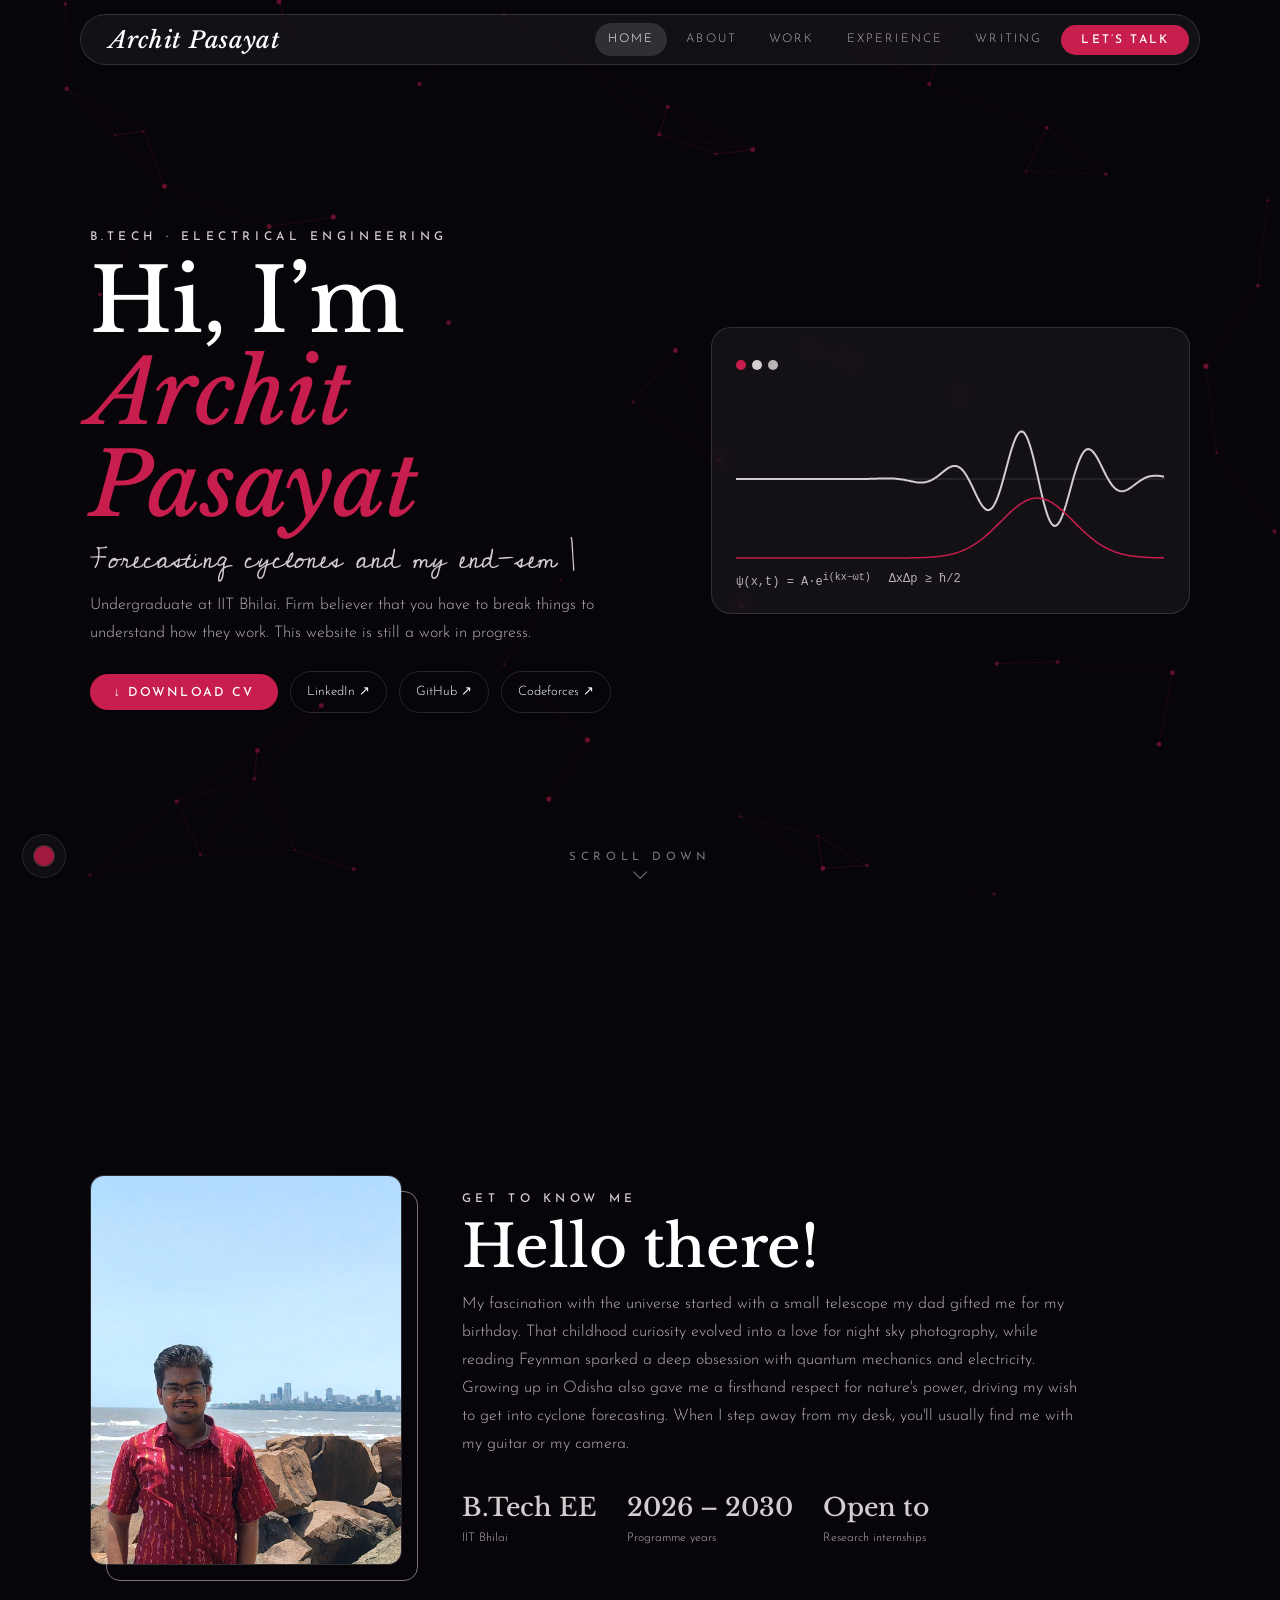
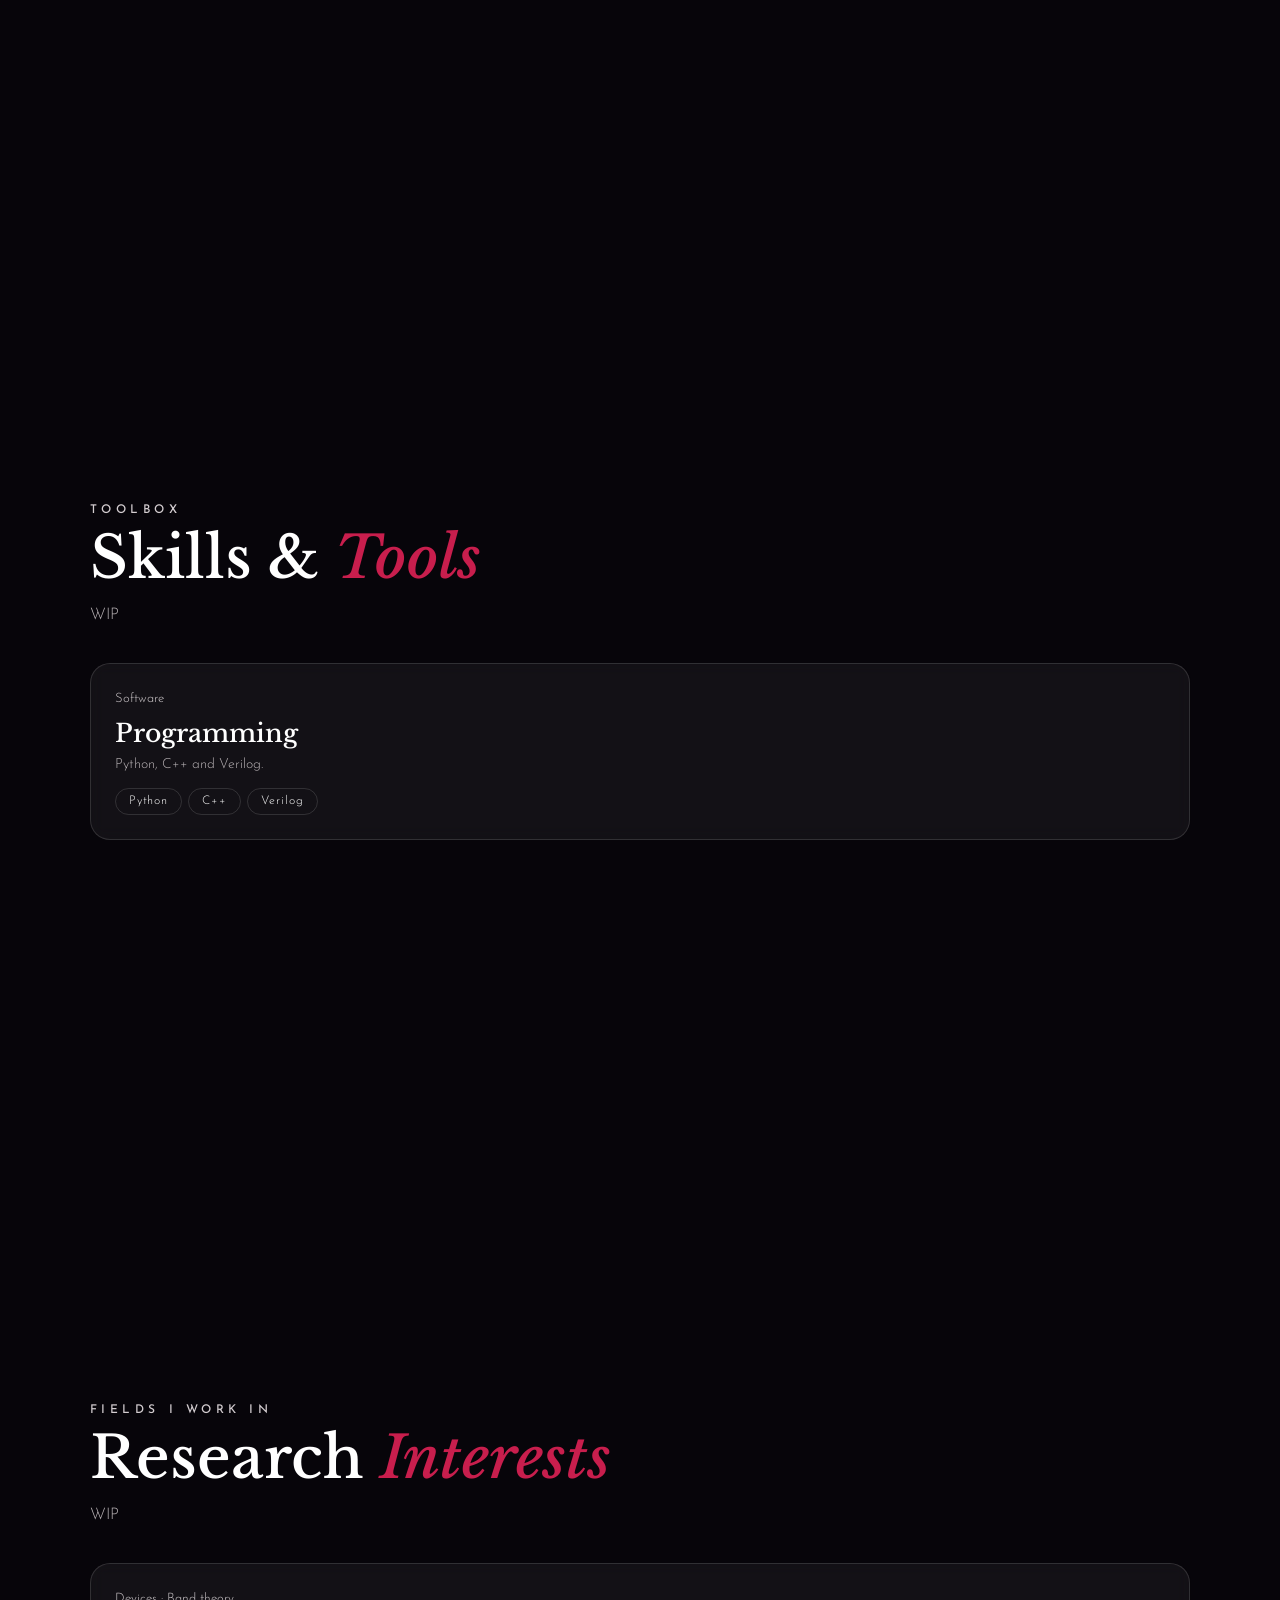
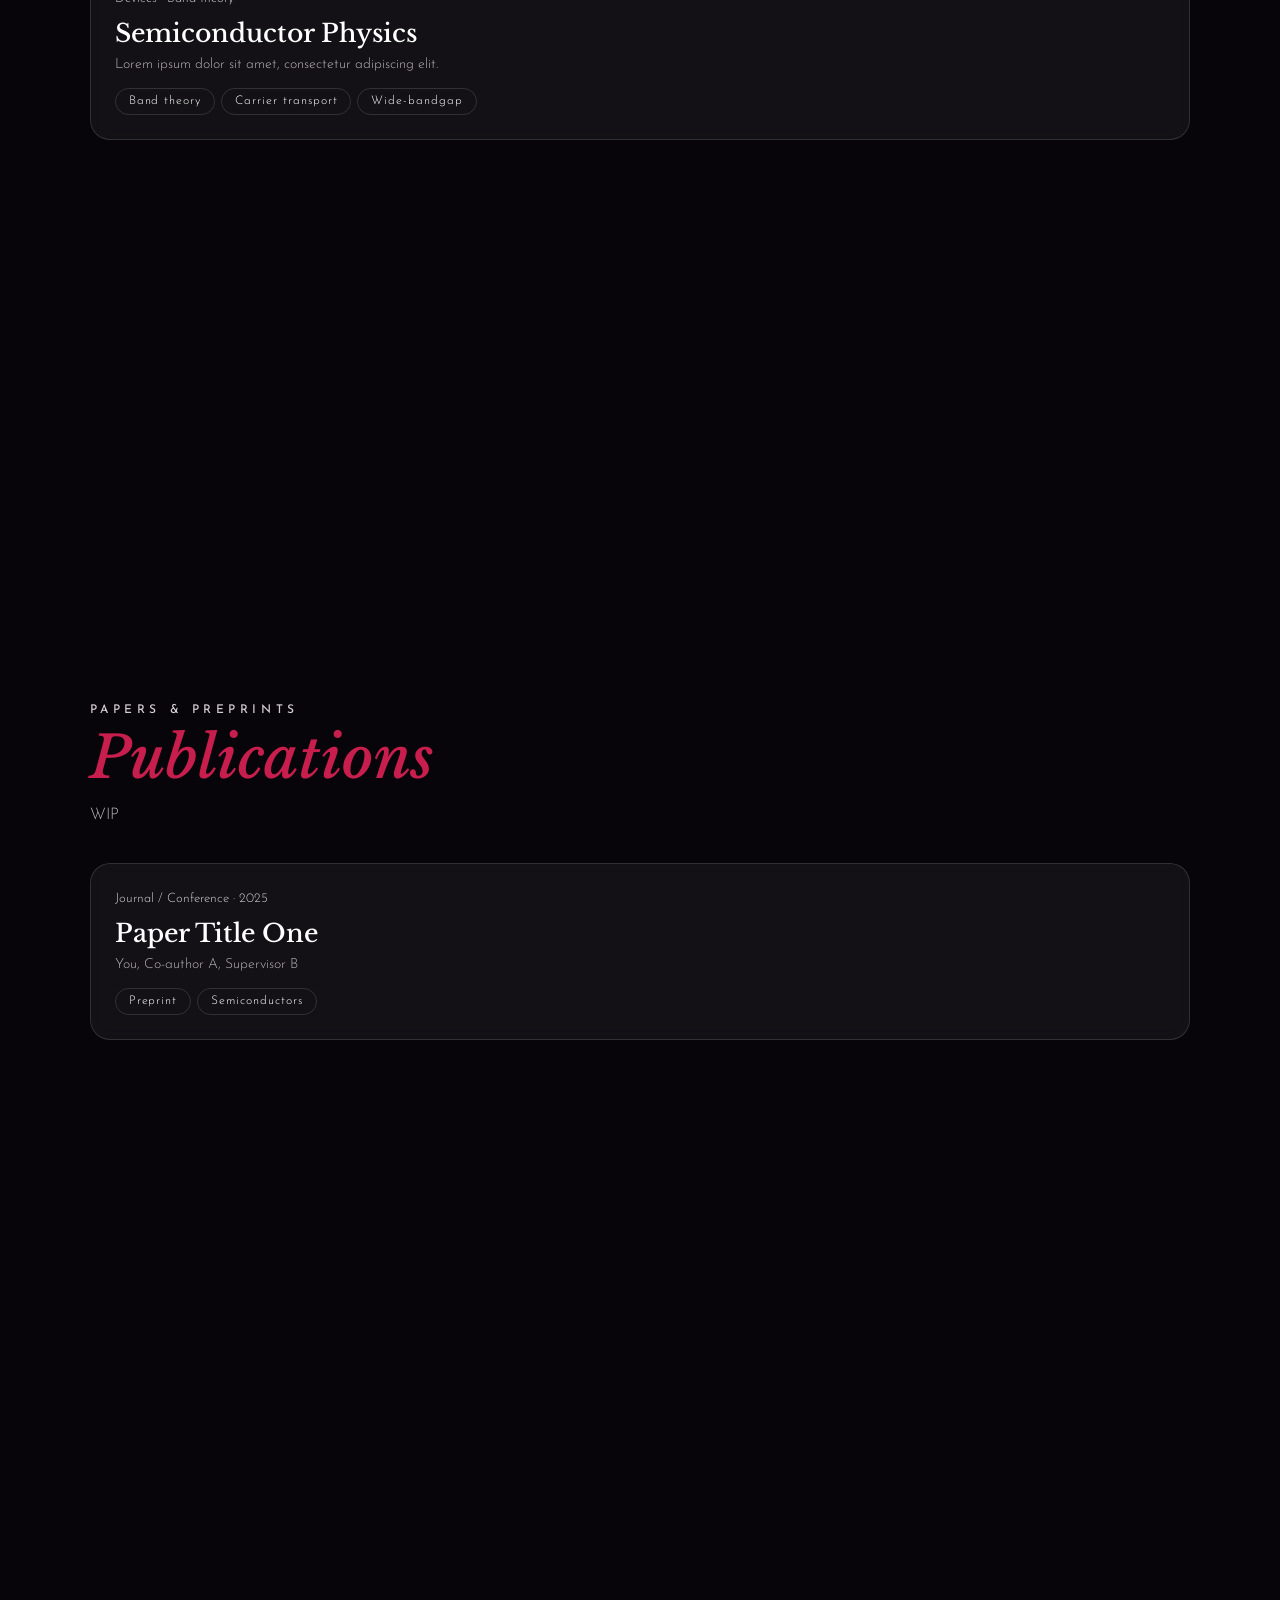
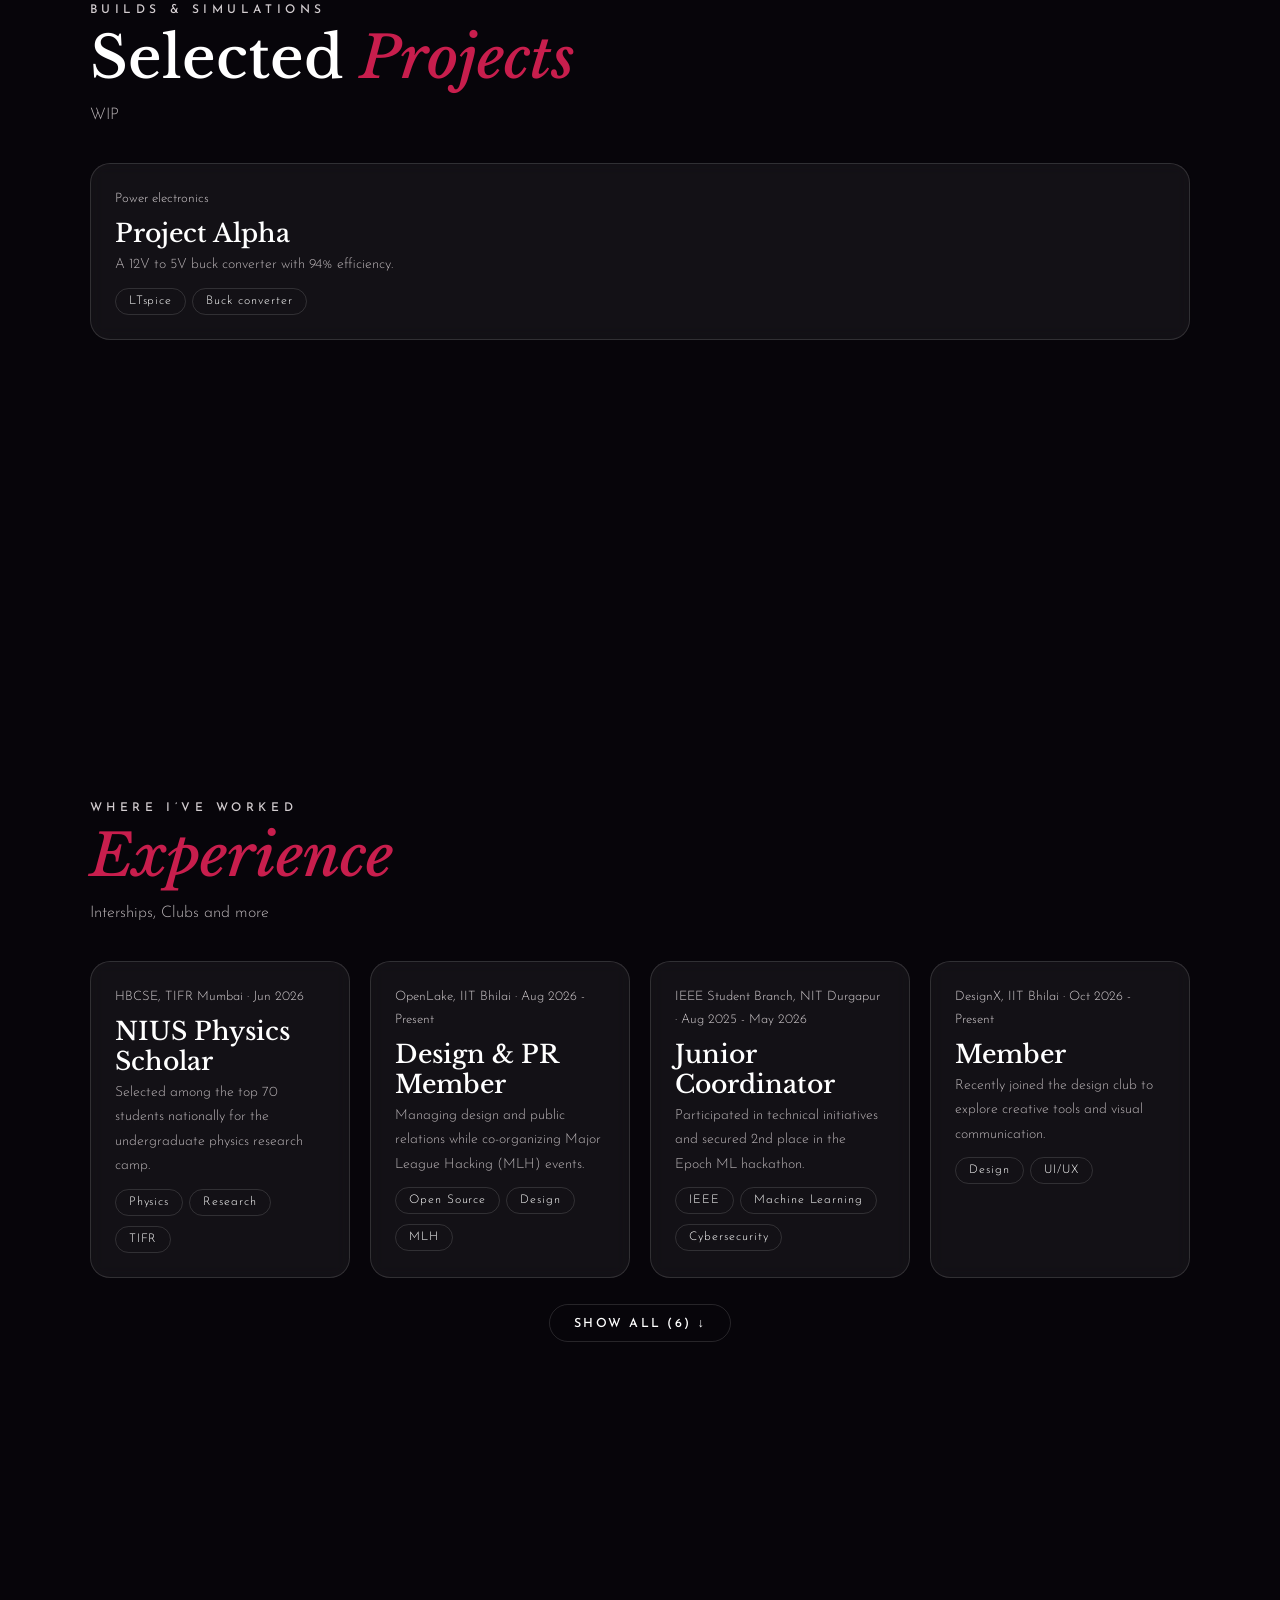
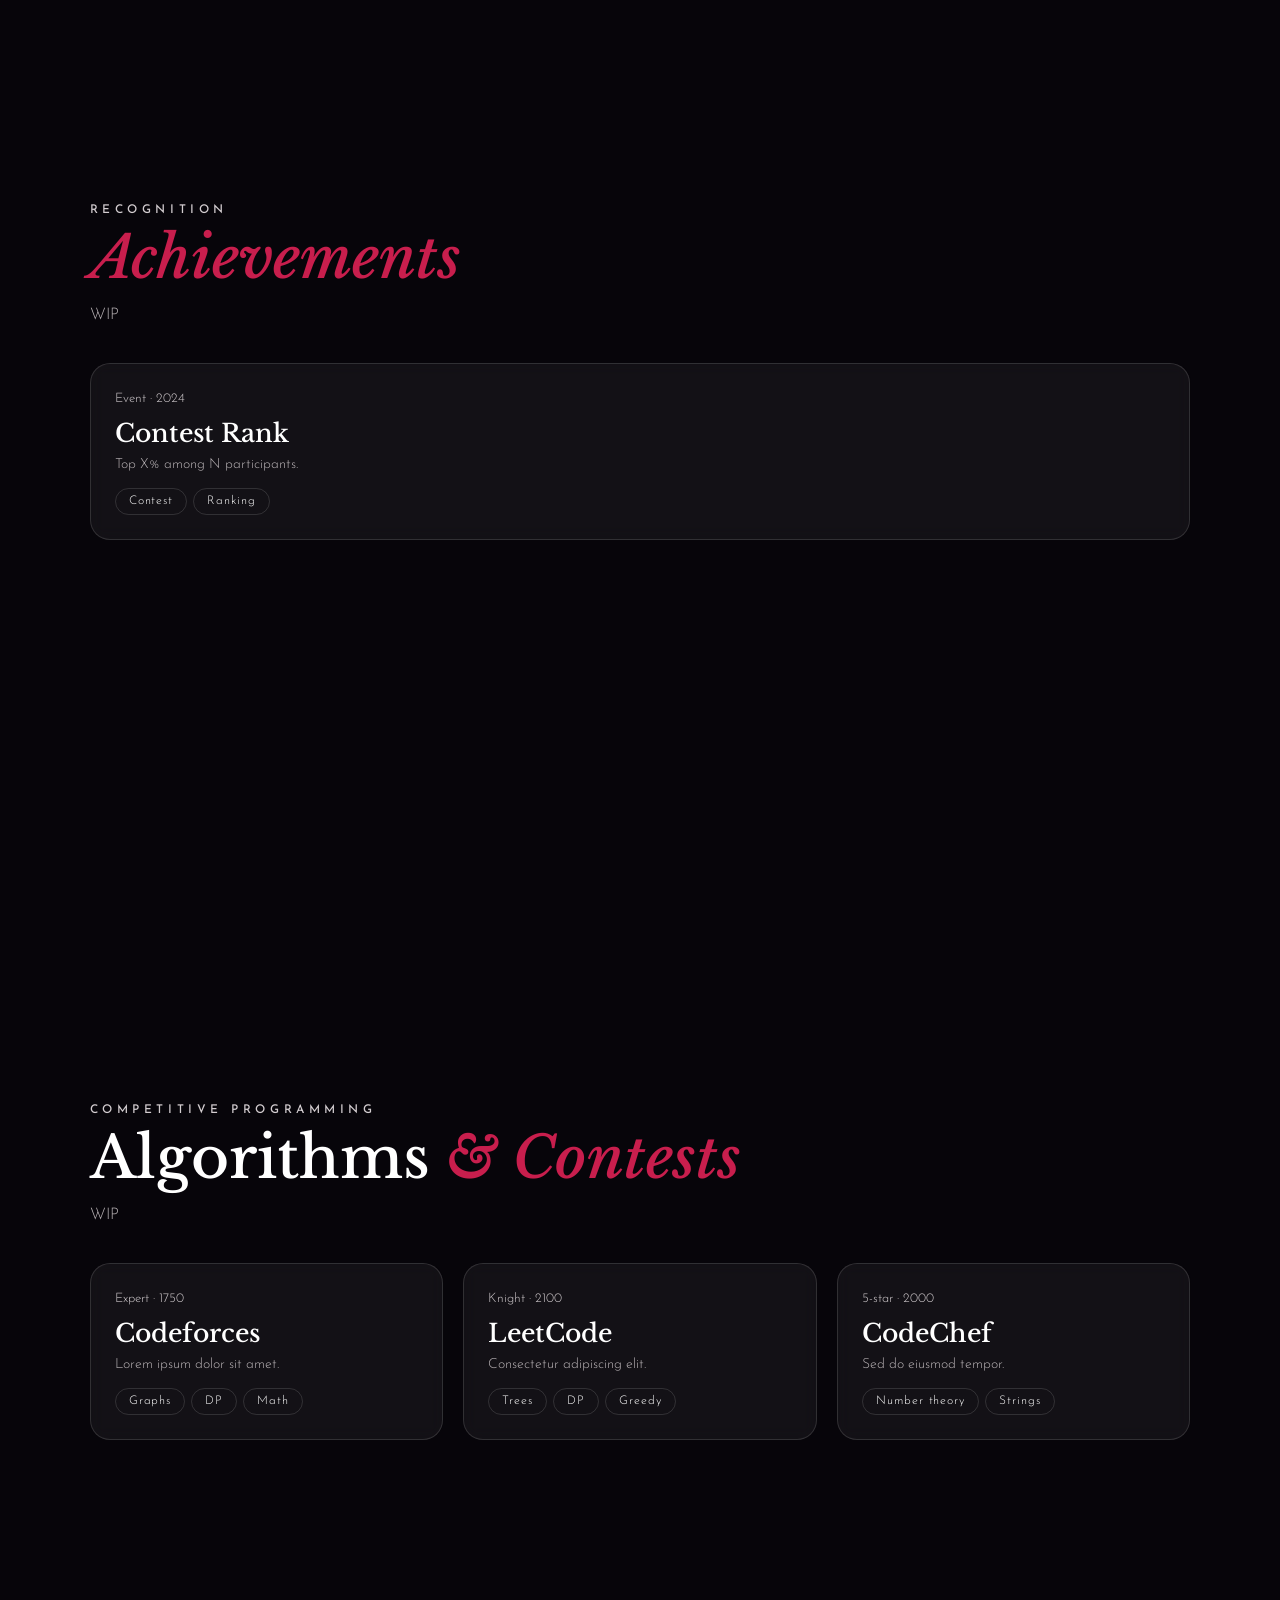
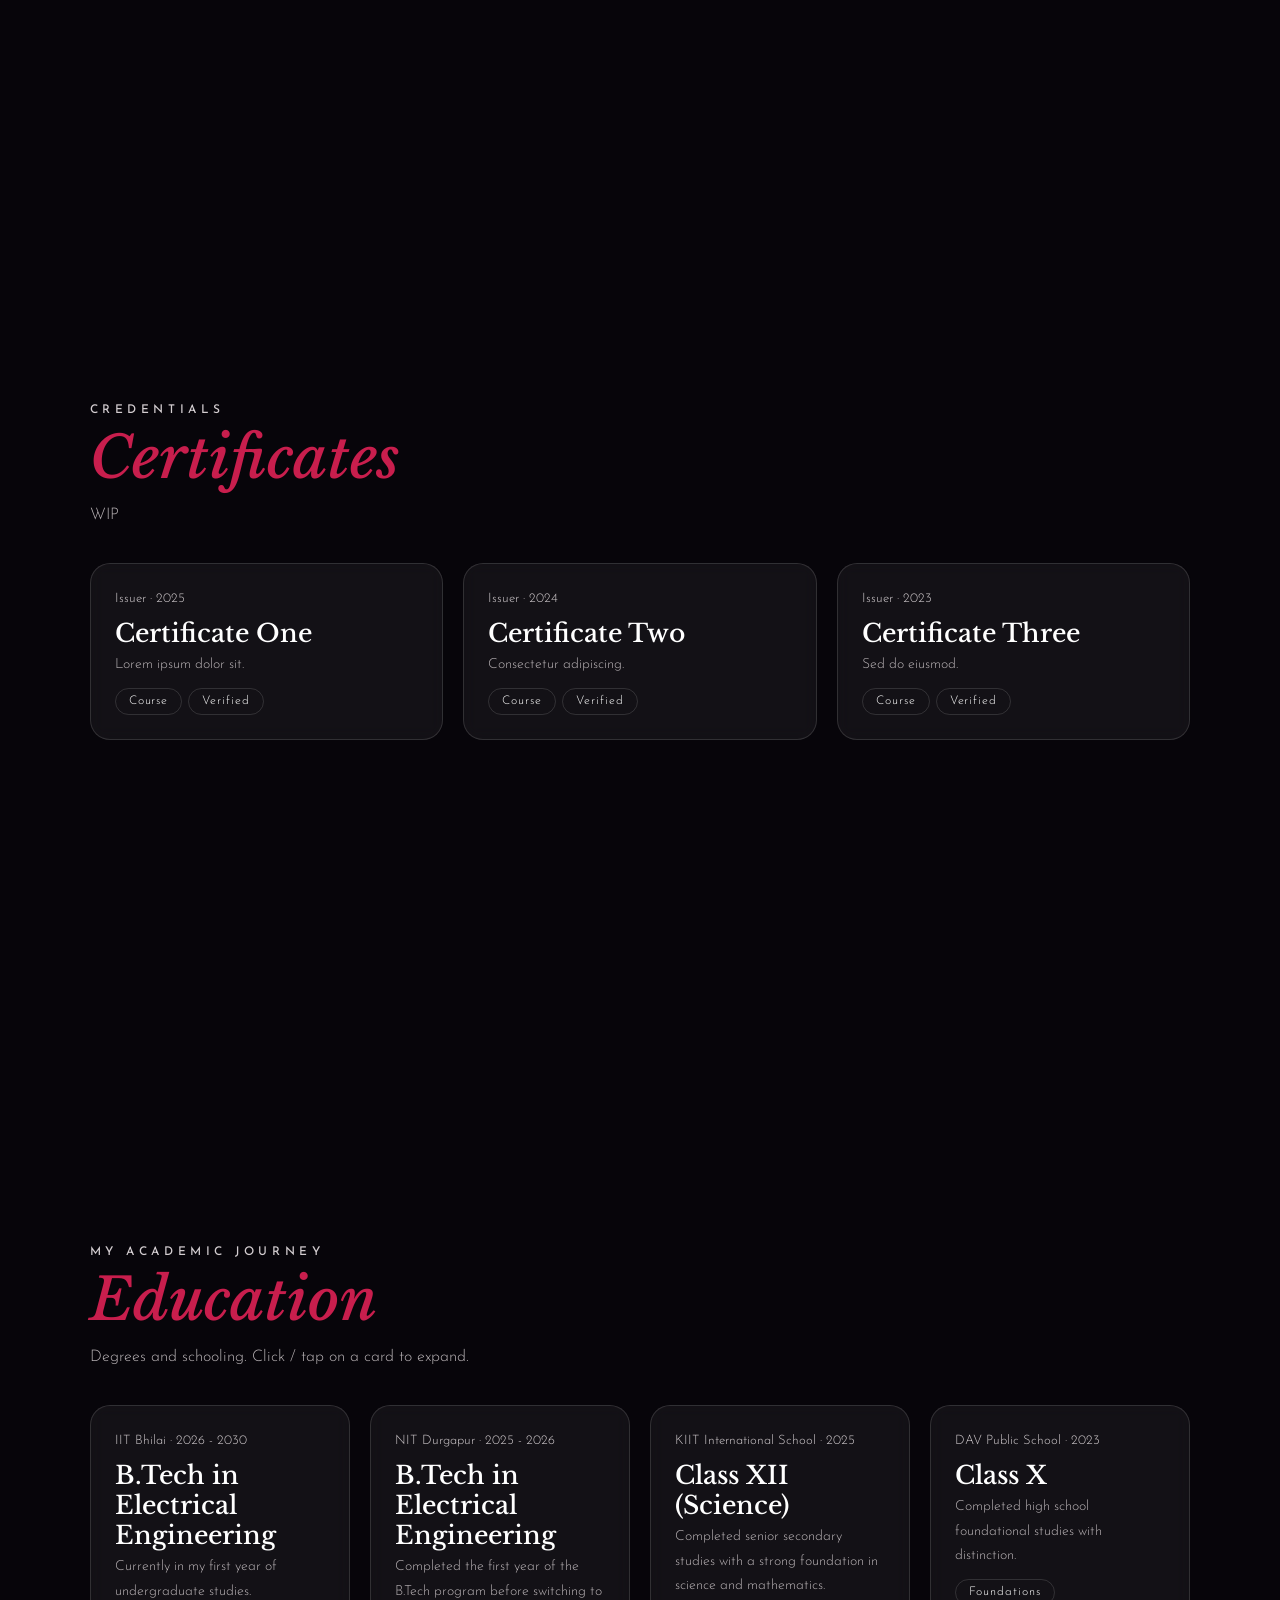
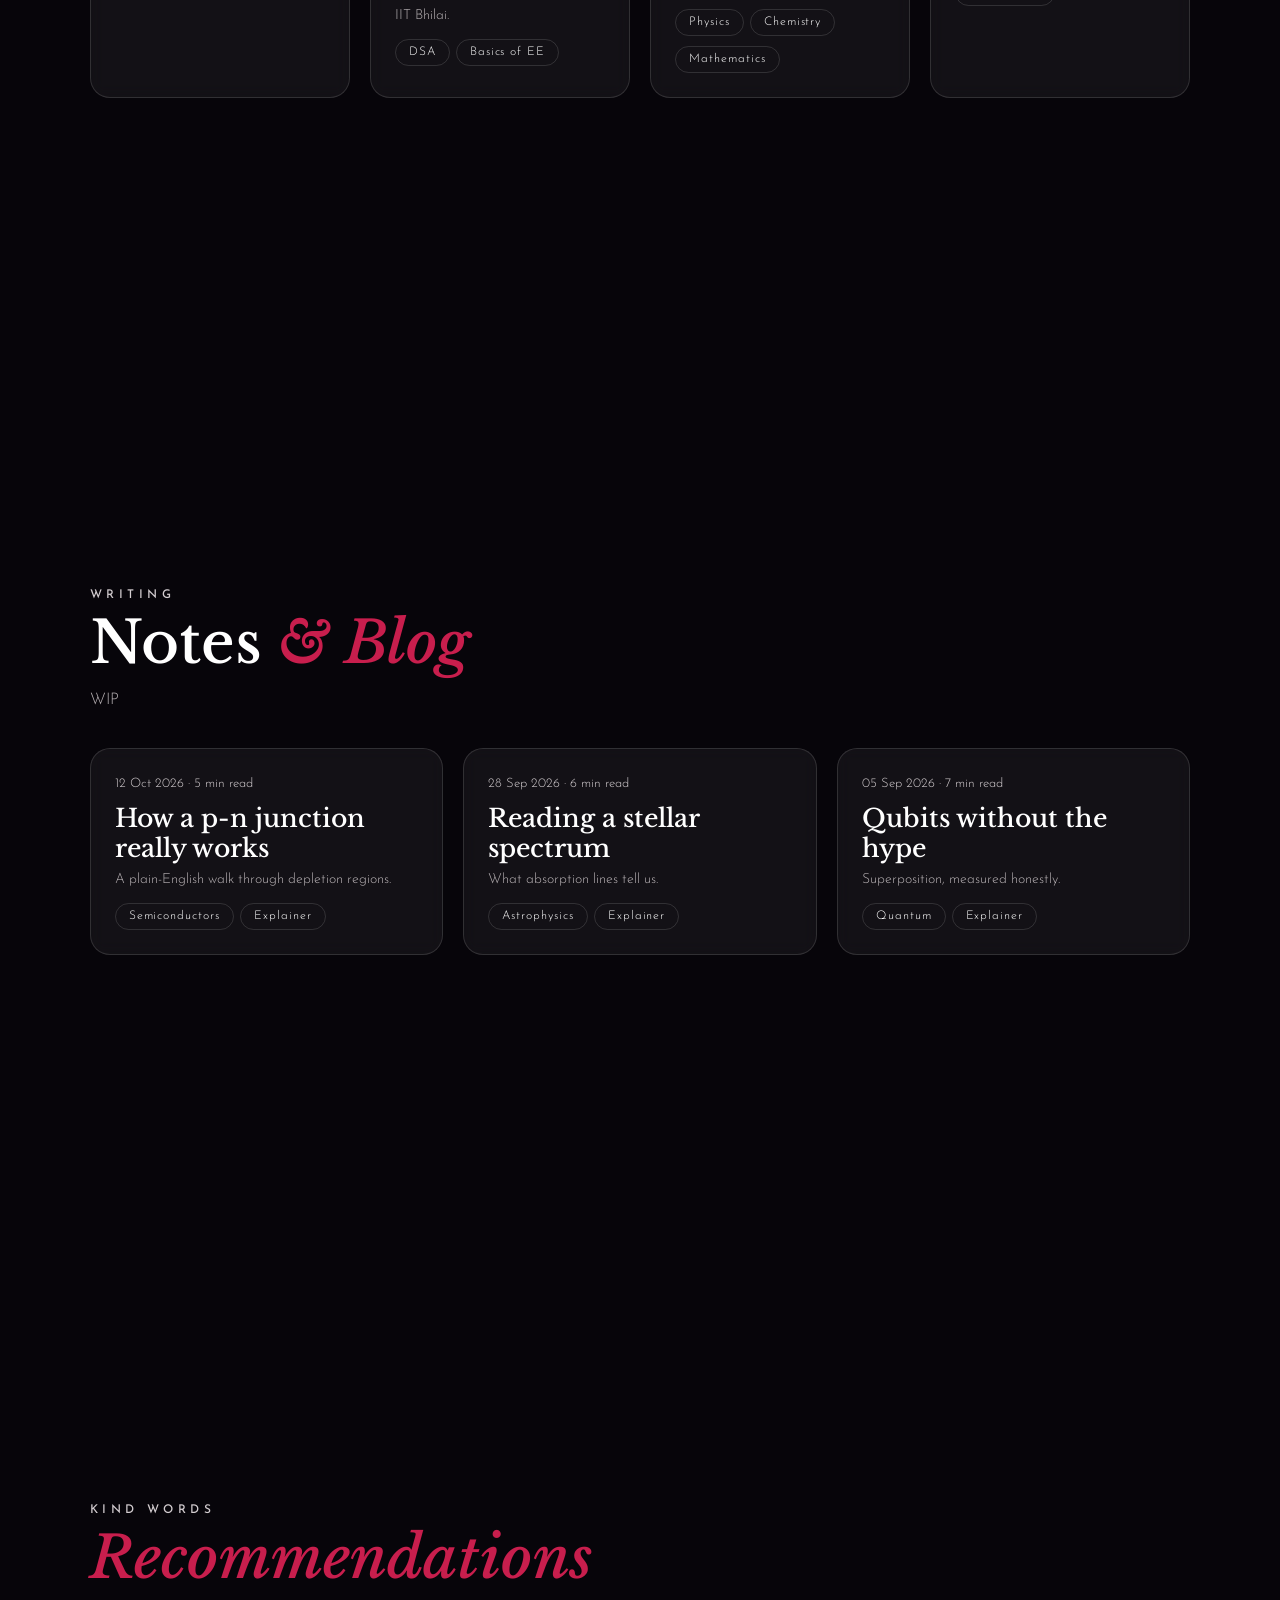
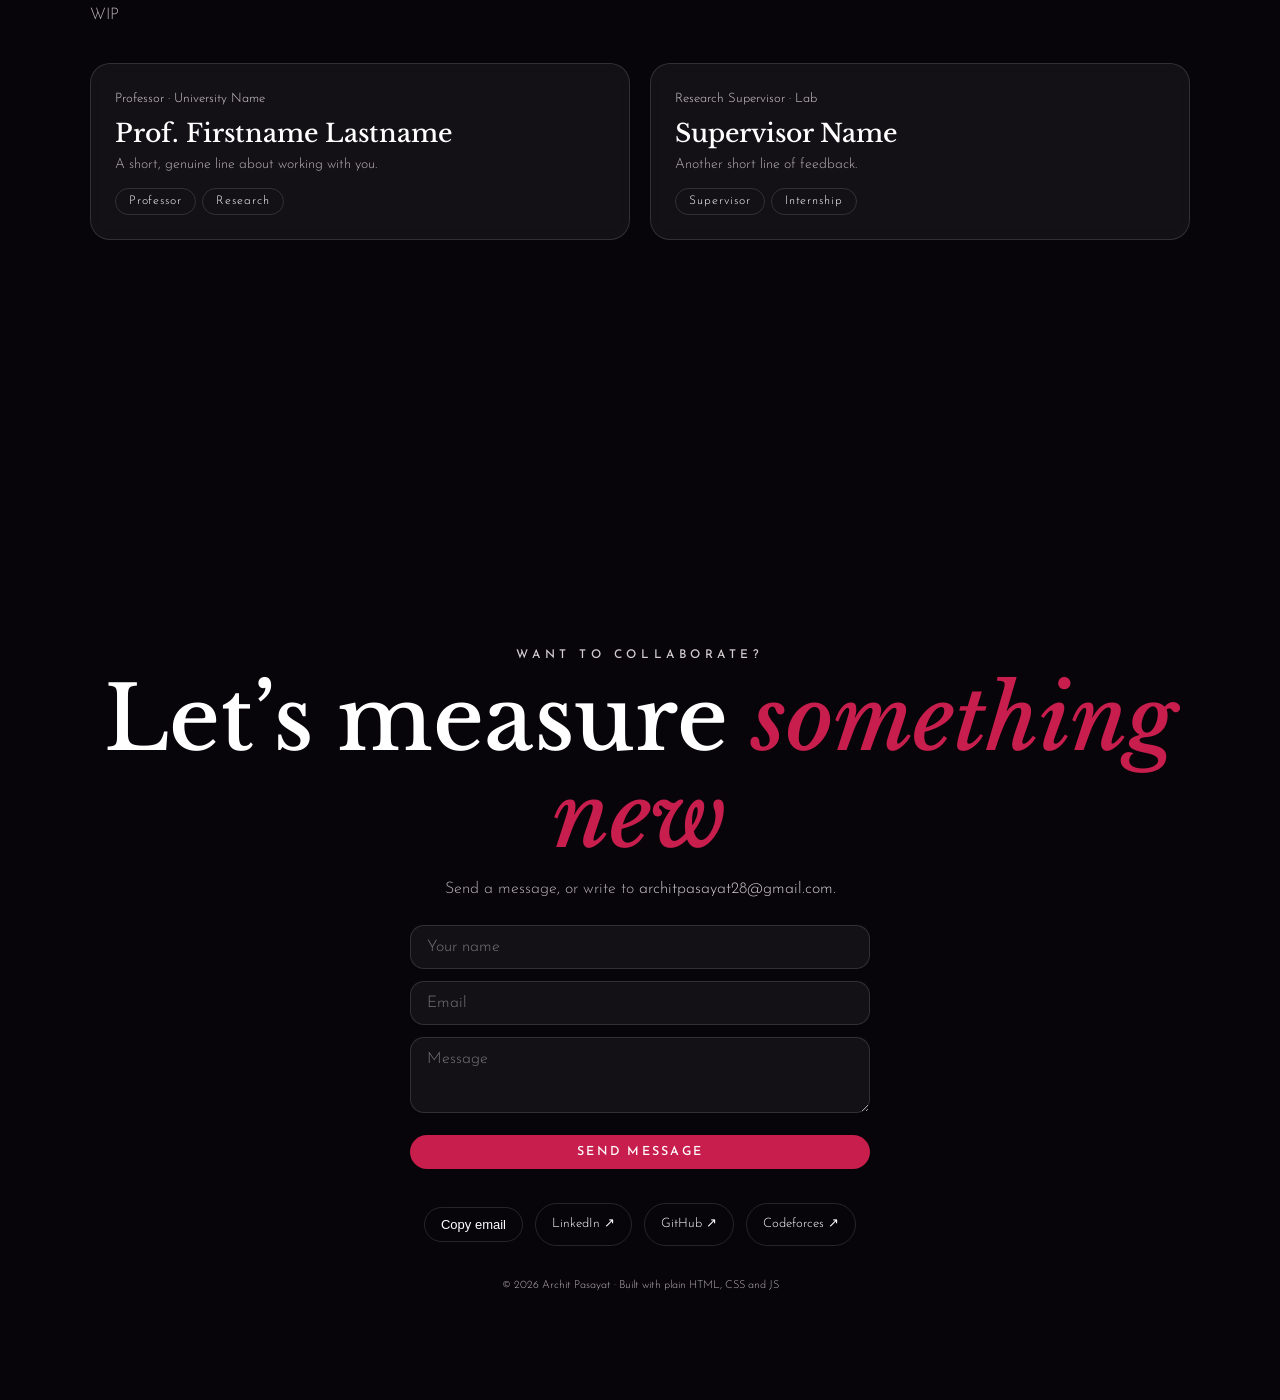
==== commit 4dc992cf: "Fixed wrap issues" ====
--- a/index.html
+++ b/index.html
@@ -94,7 +94,7 @@
     <a class="l" href="#projects">Work</a>      <!-- goes to the Projects section -->
     <a class="l" href="#experience">Experience</a>
     <a class="l" href="#notes">Writing</a>       <!-- goes to Notes & Blog -->
-    <a class="btn" href="#contact" style="padding:9px 20px;font-size:12px">Let’s talk</a>
+    <a class="btn" href="#contact">Let’s talk</a>
   </div>
 </nav>
 
--- a/css/style.css
+++ b/css/style.css
@@ -82,21 +82,25 @@
    "gap" keeps a minimum space between them on narrower screens. */
 nav{
   position:fixed;top:calc(14px + env(safe-area-inset-top,0px));left:50%;transform:translateX(-50%);z-index:50;
-  width:min(1120px,94vw);display:flex;justify-content:space-between;align-items:center;gap:48px;
+  width:min(1120px,94vw);min-width:0;display:flex;justify-content:space-between;align-items:center;gap:48px;
   padding:8px 10px 8px 28px;border-radius:99px;
-  background:var(--card);backdrop-filter:blur(16px);border:1px solid var(--line);transition:.8s}
-nav .brand{font:italic 500 23px var(--serif);letter-spacing:.03em;color:var(--fg);white-space:nowrap}  /* your name */
-nav .links{display:flex;align-items:center;gap:6px}
+  background:var(--card);backdrop-filter:blur(16px);border:1px solid var(--line);transition:background .8s,border-color .8s}
+nav .brand{font:italic 500 clamp(17px,5vw,23px) var(--serif);letter-spacing:.03em;color:var(--fg);white-space:nowrap}  /* your name */
+nav .links{display:flex;align-items:center;gap:6px;min-width:0}
 nav a.l{padding:6px 13px;border-radius:99px;font-size:12px;letter-spacing:.18em;text-transform:uppercase;color:var(--mut);transition:.3s}
 nav a.l:hover{color:var(--fg);background:var(--line)}
-@media(max-width:760px){nav a.l{display:none}nav{gap:16px;padding-left:20px}}   /* phones: keep only the name and the button */
+nav .btn{padding:9px 20px;font-size:12px;white-space:nowrap}
+@media(max-width:900px){nav a.l{display:none}nav{gap:16px;padding-left:20px}}   /* tablets and phones: keep only the name and button */
+@media(max-width:520px){nav{gap:12px;padding-left:16px}nav .btn{padding:7px 10px;letter-spacing:.12em}}
 
 .btn{
   display:inline-block;padding:11px 24px;border-radius:99px;border:0;cursor:pointer;
   background:var(--pri);color:var(--on);
   font:500 12.5px var(--sans);letter-spacing:.18em;text-transform:uppercase;
-  transition:transform .3s,box-shadow .3s,background .8s,color .8s}
-.btn:hover{transform:translateY(-3px) scale(1.04);box-shadow:0 8px 30px rgba(var(--nn),.35)}
+  transition:transform .3s,box-shadow .3s,filter .3s,background .8s,color .8s}
+/* Make hover obvious and give clicks a pressed-in response. */
+.btn:hover{transform:translateY(-3px) scale(1.04);filter:brightness(1.12);box-shadow:0 8px 30px rgba(var(--nn),.35)}
+.btn:active{transform:translateY(-1px) scale(.98);filter:brightness(.94);box-shadow:0 3px 12px rgba(var(--nn),.25)}
 .btn.o{background:none;color:var(--fg);border:1px solid var(--line)}   /* outlined variant */
 
 /* "Scroll down" hint: fixed at the bottom centre, see-through, bobbing slowly.
@@ -121,9 +125,9 @@
 /* ===== 6. HERO ===== */
 .hero{display:grid;grid-template-columns:1.1fr .9fr;gap:36px;align-items:center}
 @media(max-width:860px){.hero{grid-template-columns:1fr}}         /* phones: stack */
-.hero h1{font-size:clamp(42px,7vw,88px);line-height:1.05;margin:8px 0}
+.hero h1{font-size:clamp(32px,7vw,88px);line-height:1.05;margin:8px 0}
 .hero h1 span{color:var(--pri);font-style:italic;transition:color .8s}
-.type{color:var(--acc);font:400 28px 'Cedarville Cursive',cursive;min-height:38px;margin-bottom:12px}
+.type{color:var(--acc);font:400 clamp(18px,3.25vw,28px)/1.35 'Cedarville Cursive',cursive;min-height:1.35em;margin-bottom:12px}
 .type::after{content:"|";animation:bl 1s steps(1) infinite}      /* blinking cursor after the typed text */
 @keyframes bl{50%{opacity:0}}
 .row{display:flex;gap:12px;flex-wrap:wrap;align-items:center;margin-top:24px}
@@ -146,8 +150,11 @@
 .photo{
   aspect-ratio:4/5;position:relative;overflow:hidden;border-radius:14px;border:1px solid var(--line);
   background:linear-gradient(160deg,var(--card),transparent);
-  display:grid;place-items:center;font:italic 500 65px var(--serif);color:var(--acc)}   /* initials show until a photo exists */
-.photo img{position:absolute;inset:0;width:100%;height:100%;object-fit:cover}          /* the real photo covers the initials */
+  display:grid;place-items:center;font:italic 500 65px var(--serif);color:var(--acc);
+  transition:transform .3s,border-color .3s,box-shadow .3s}   /* initials show until a photo exists */
+.photo-wrap:hover .photo{transform:translateY(-3px);border-color:var(--acc);box-shadow:0 8px 30px rgba(var(--acc-rgb),.2)}
+.photo img{position:absolute;inset:0;width:100%;height:100%;object-fit:cover;transition:transform .3s} /* the real photo covers the initials */
+.photo-wrap:hover .photo img{transform:scale(1.04)}
 .facts{display:flex;gap:30px;flex-wrap:wrap}
 .facts b{display:block;font:500 25px var(--serif);color:var(--acc)}
 .facts small{color:var(--mut);font-size:12px}
@@ -160,16 +167,19 @@
 .card{
   position:relative;overflow:hidden;padding:24px;border-radius:20px;
   background:var(--card);border:1px solid var(--line);backdrop-filter:blur(8px);
-  transition:border-color .3s,box-shadow .3s,background .8s}
+  transition:border-color .3s,box-shadow .3s,background .8s,color .3s,transform .3s}
+.card:not(.x):hover,.card:not(.x):focus-visible{border-color:var(--acc);color:var(--acc);transform:translateY(-3px)} /* Match the hero social buttons: accent and lift on hover or keyboard focus. */
 .card[data-x]{cursor:pointer}                                    /* data-x marks a card that can be expanded */
 .card[data-x]:hover,.card[data-x]:focus-visible{border-color:var(--acc);box-shadow:0 0 36px rgba(var(--acc-rgb),.2)}
 .card[data-x]::after{content:"↗ expand";position:absolute;right:18px;bottom:14px;font-size:11px;color:var(--acc);opacity:0;transition:.3s}
 .card[data-x]:hover::after{opacity:1}                            /* the "expand" hint appears on hover */
 .card h3{font-size:25px;line-height:1.2;margin-bottom:4px}
 .card .s,.card h3{transition:padding-right .5s,font-size .5s,color .8s}   /* these resize smoothly when a card expands */
+.card:not(.x) h3{transition:padding-right .5s,font-size .5s,color .8s} /* Keep the regular card title color transition at .8s. */
 .card .s{color:var(--acc);font-size:13px;margin-bottom:8px}      /* subtitle line */
 .card p{color:var(--mut);font-size:14px}
-.chip{display:inline-block;padding:2px 13px;margin:10px 6px 0 0;border-radius:99px;border:1px solid var(--line);font-size:12px;letter-spacing:.08em} /* tag chips */
+.chip{display:inline-block;padding:2px 13px;margin:10px 6px 0 0;border-radius:99px;border:1px solid var(--line);font-size:12px;letter-spacing:.08em;transition:border-color .3s,color .3s,box-shadow .3s} /* tag chips */
+.chip:hover{border-color:var(--acc);color:var(--acc);box-shadow:0 0 14px rgba(var(--acc-rgb),.2)}
 .more,.corner{display:none}                                      /* details and corner buttons exist only in the expanded copy */
 
 
@@ -217,6 +227,8 @@
   background:var(--card);border:1px solid var(--line);color:var(--fg);font:300 16px var(--sans)}
 input:focus,textarea:focus{border-color:var(--acc)}
 .rv{opacity:0;transform:translateY(36px);transition:opacity .8s,transform .8s}   /* hidden and shifted down until scrolled into view */
+.card.rv:not(.x){transition:opacity .8s,transform .3s,border-color .3s,box-shadow .3s,background .8s,color .3s;transition-delay:var(--reveal-delay,0s),0s,0s,0s,0s,0s} /* Stagger the reveal fade without delaying hover feedback. */
+.rv{transition-delay:var(--reveal-delay,0s)}
 .rv.in{opacity:1;transform:none}                                                  /* script.js adds .in when the element is visible */
 
 
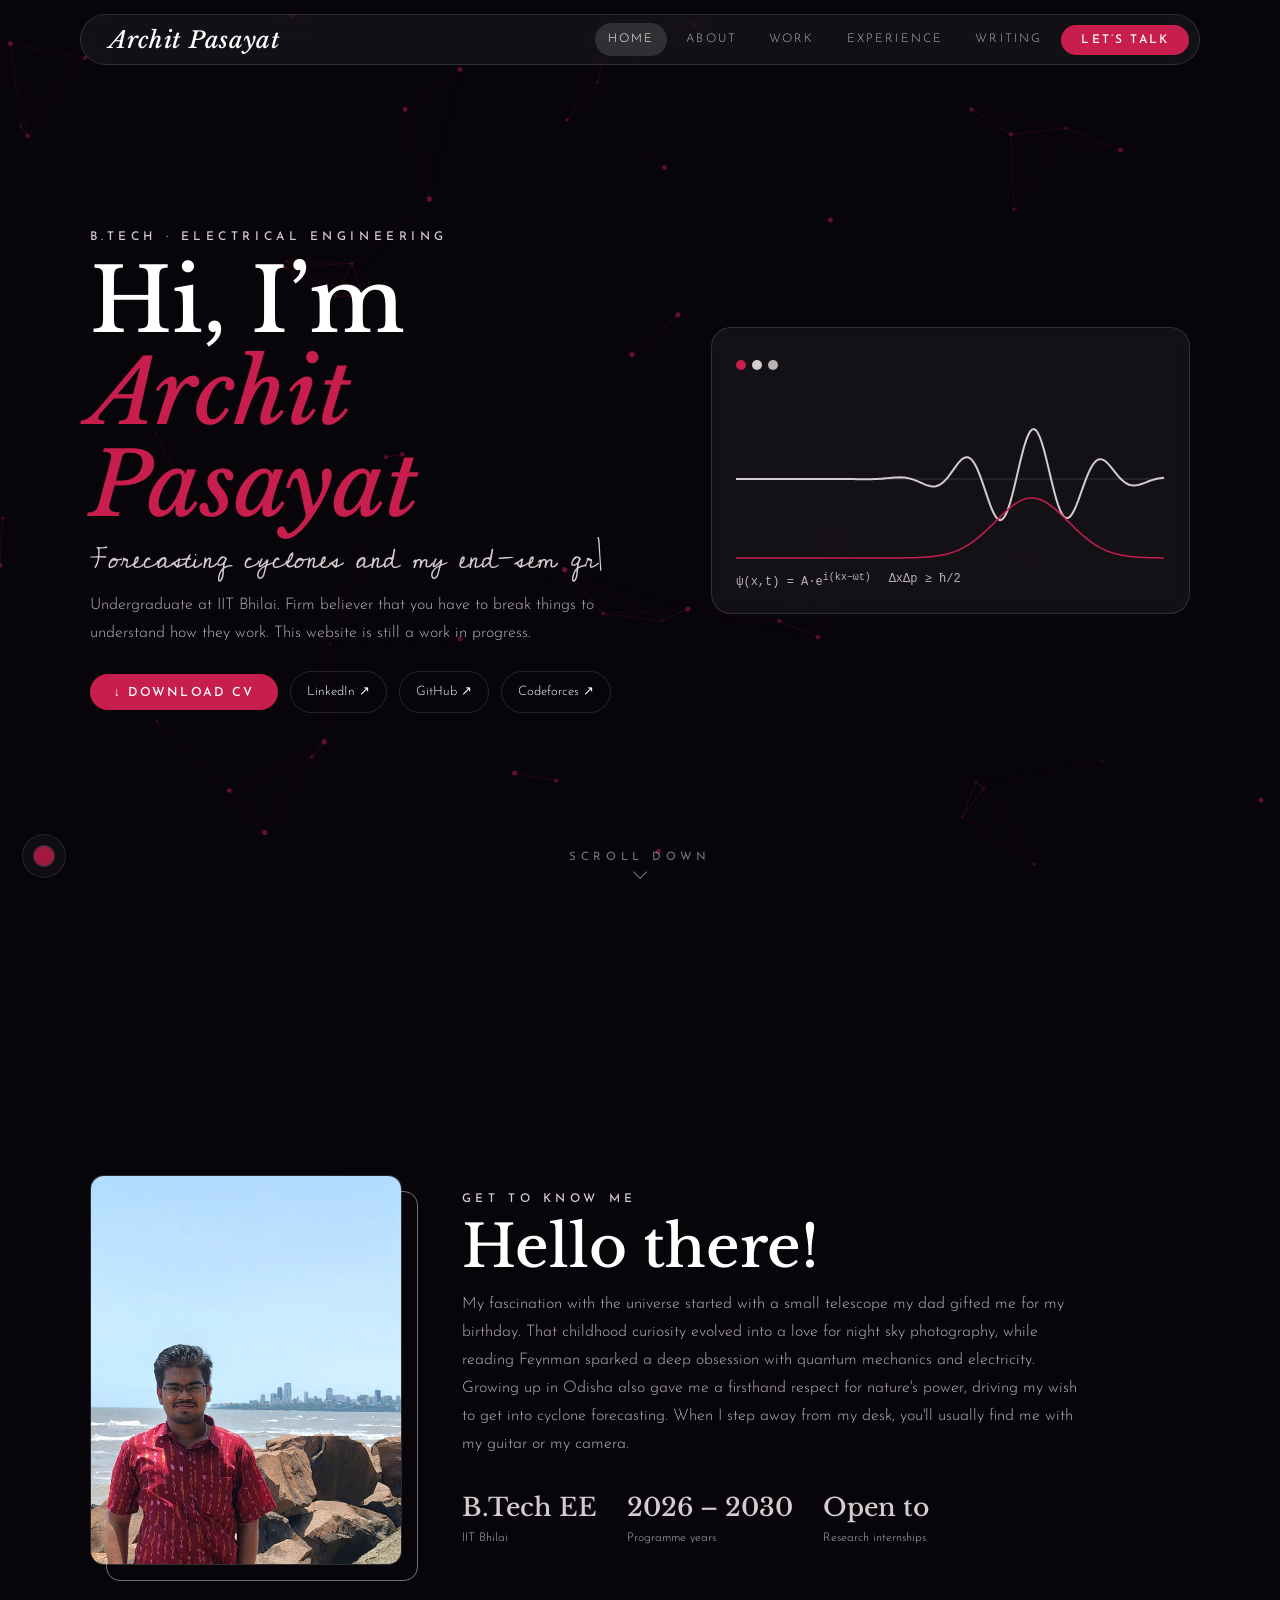
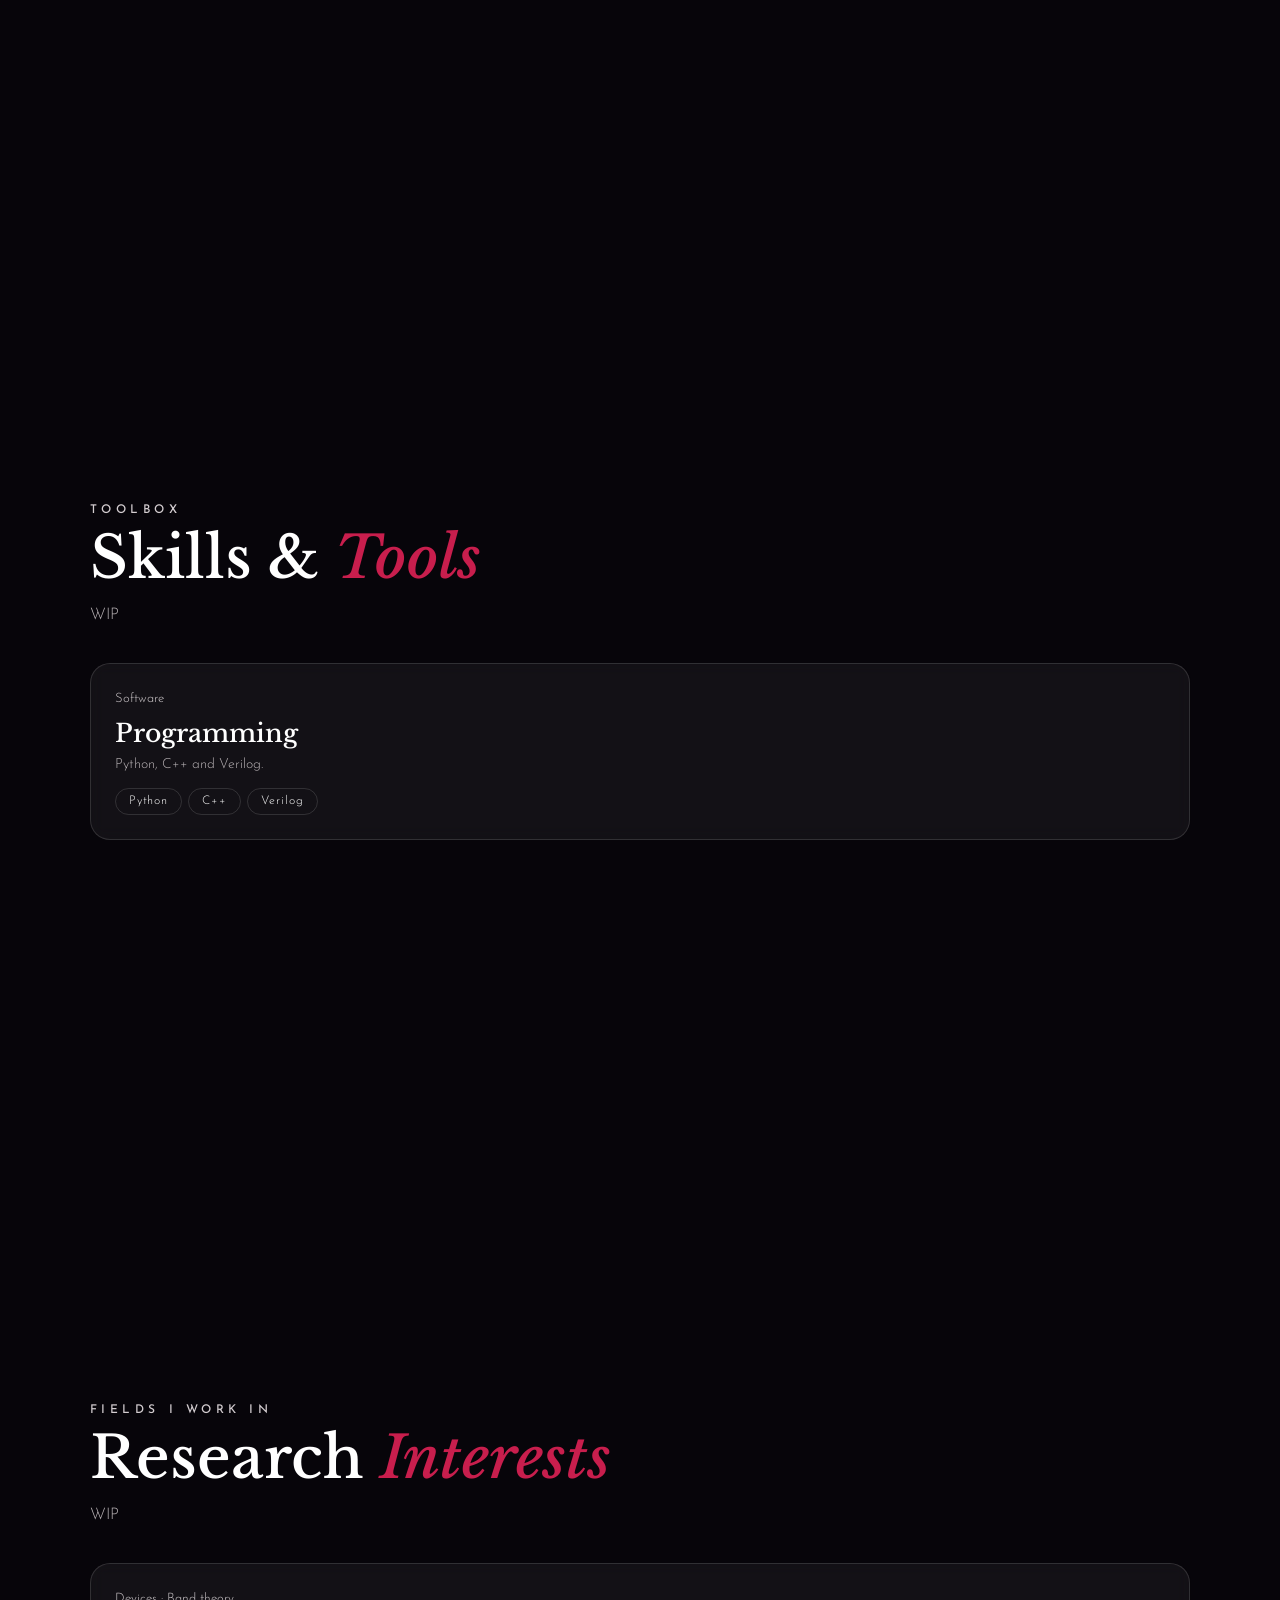
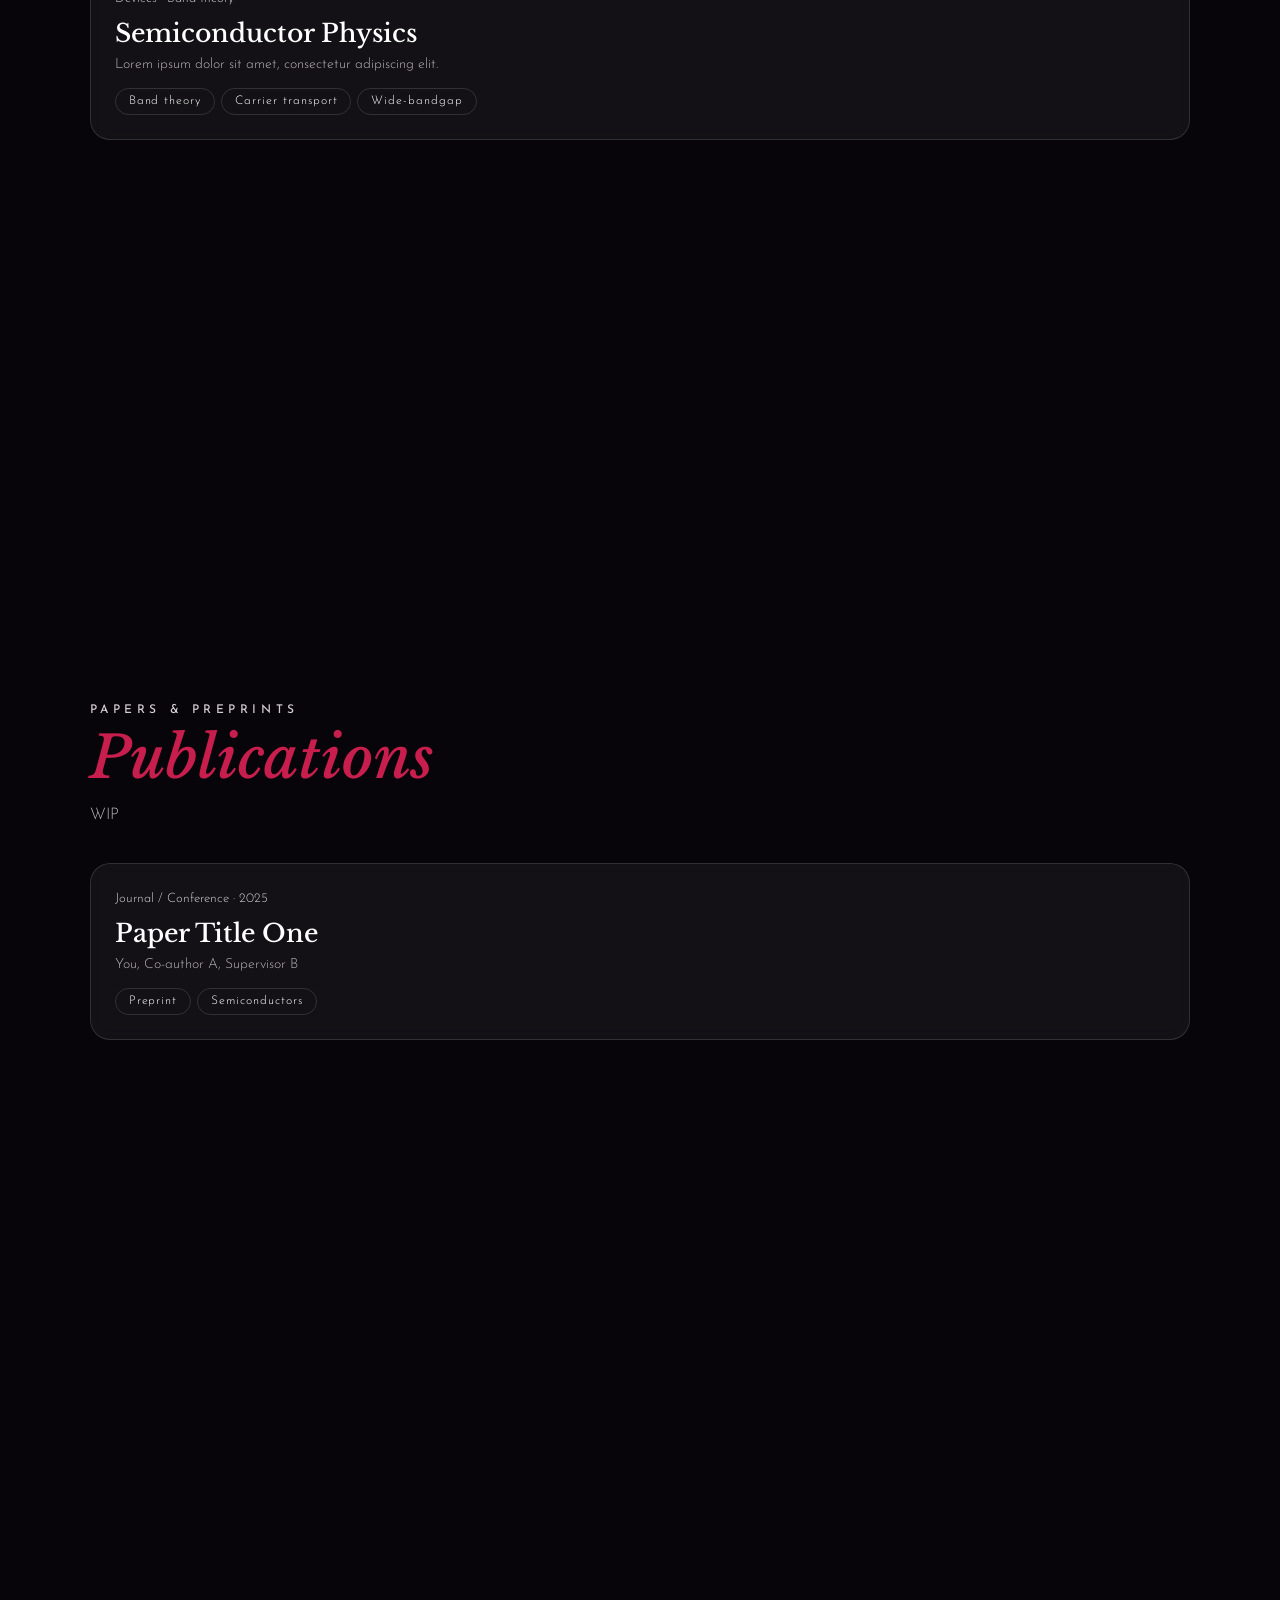
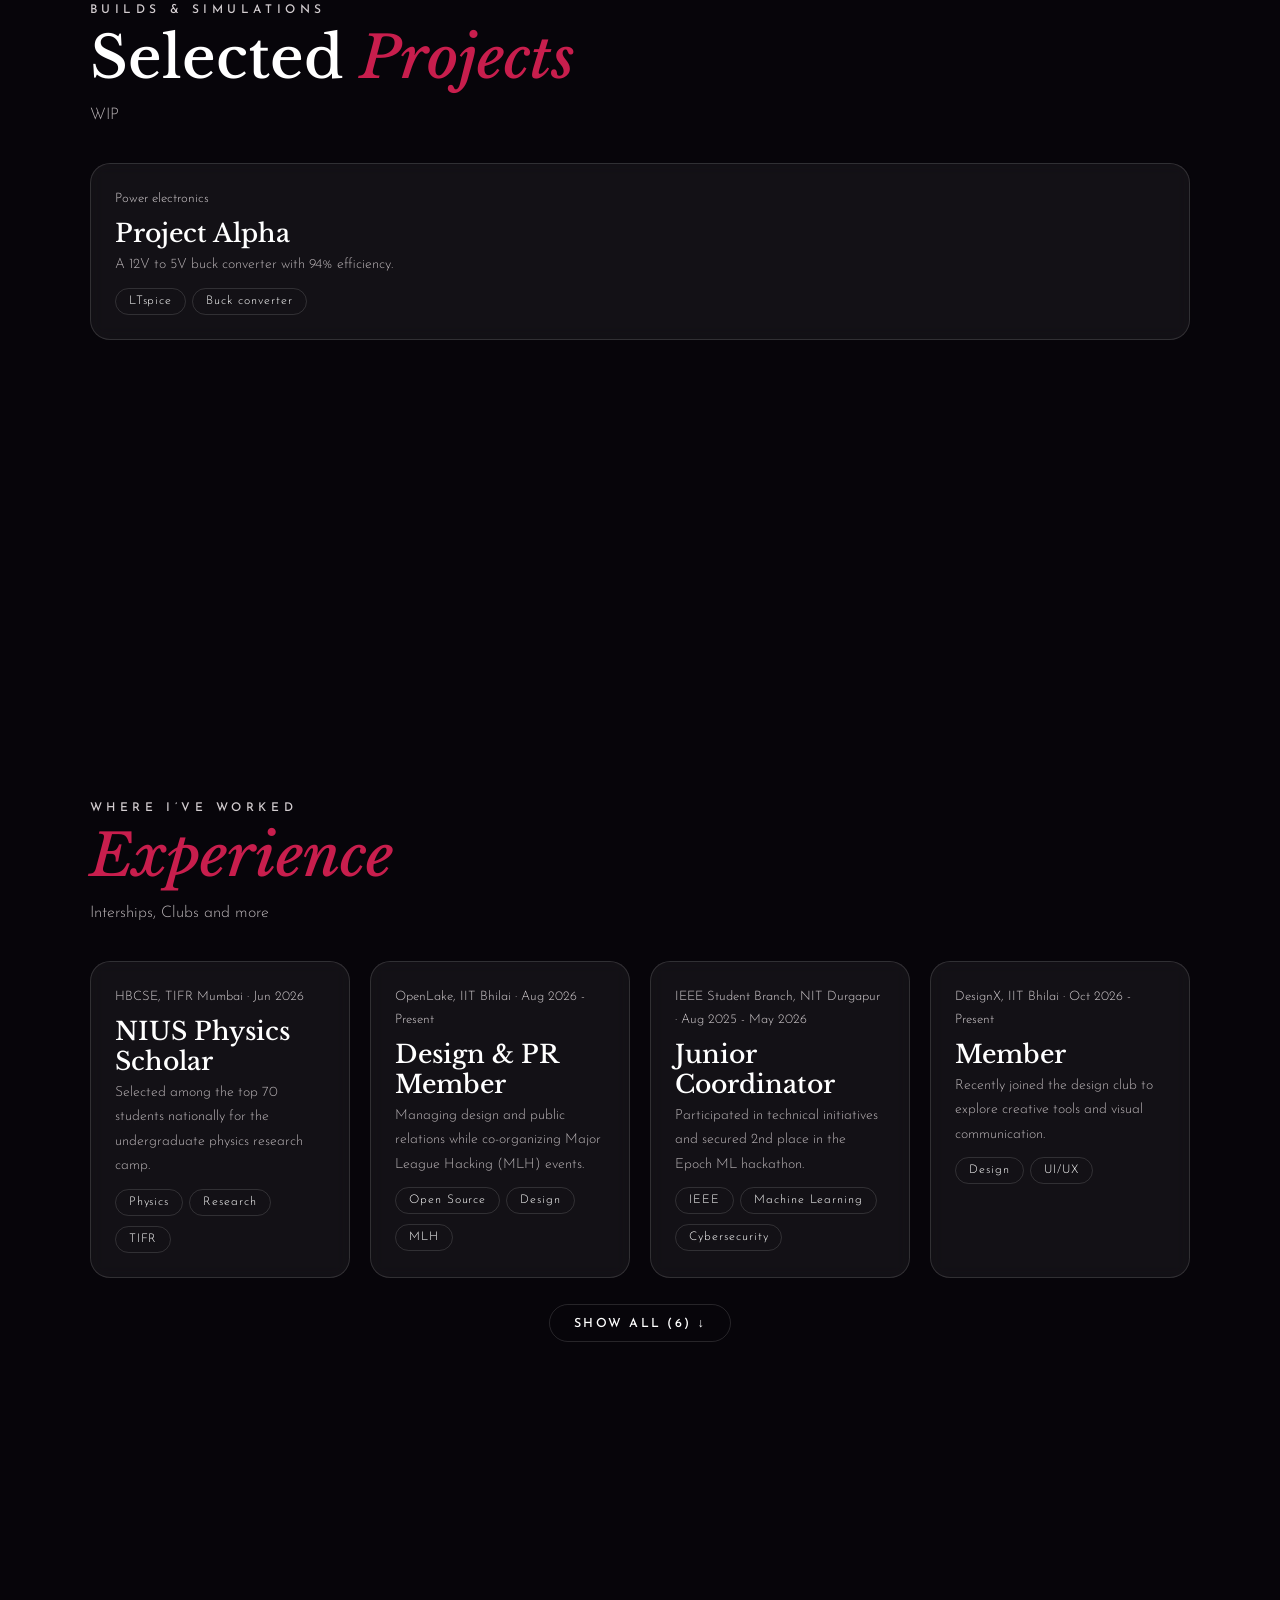
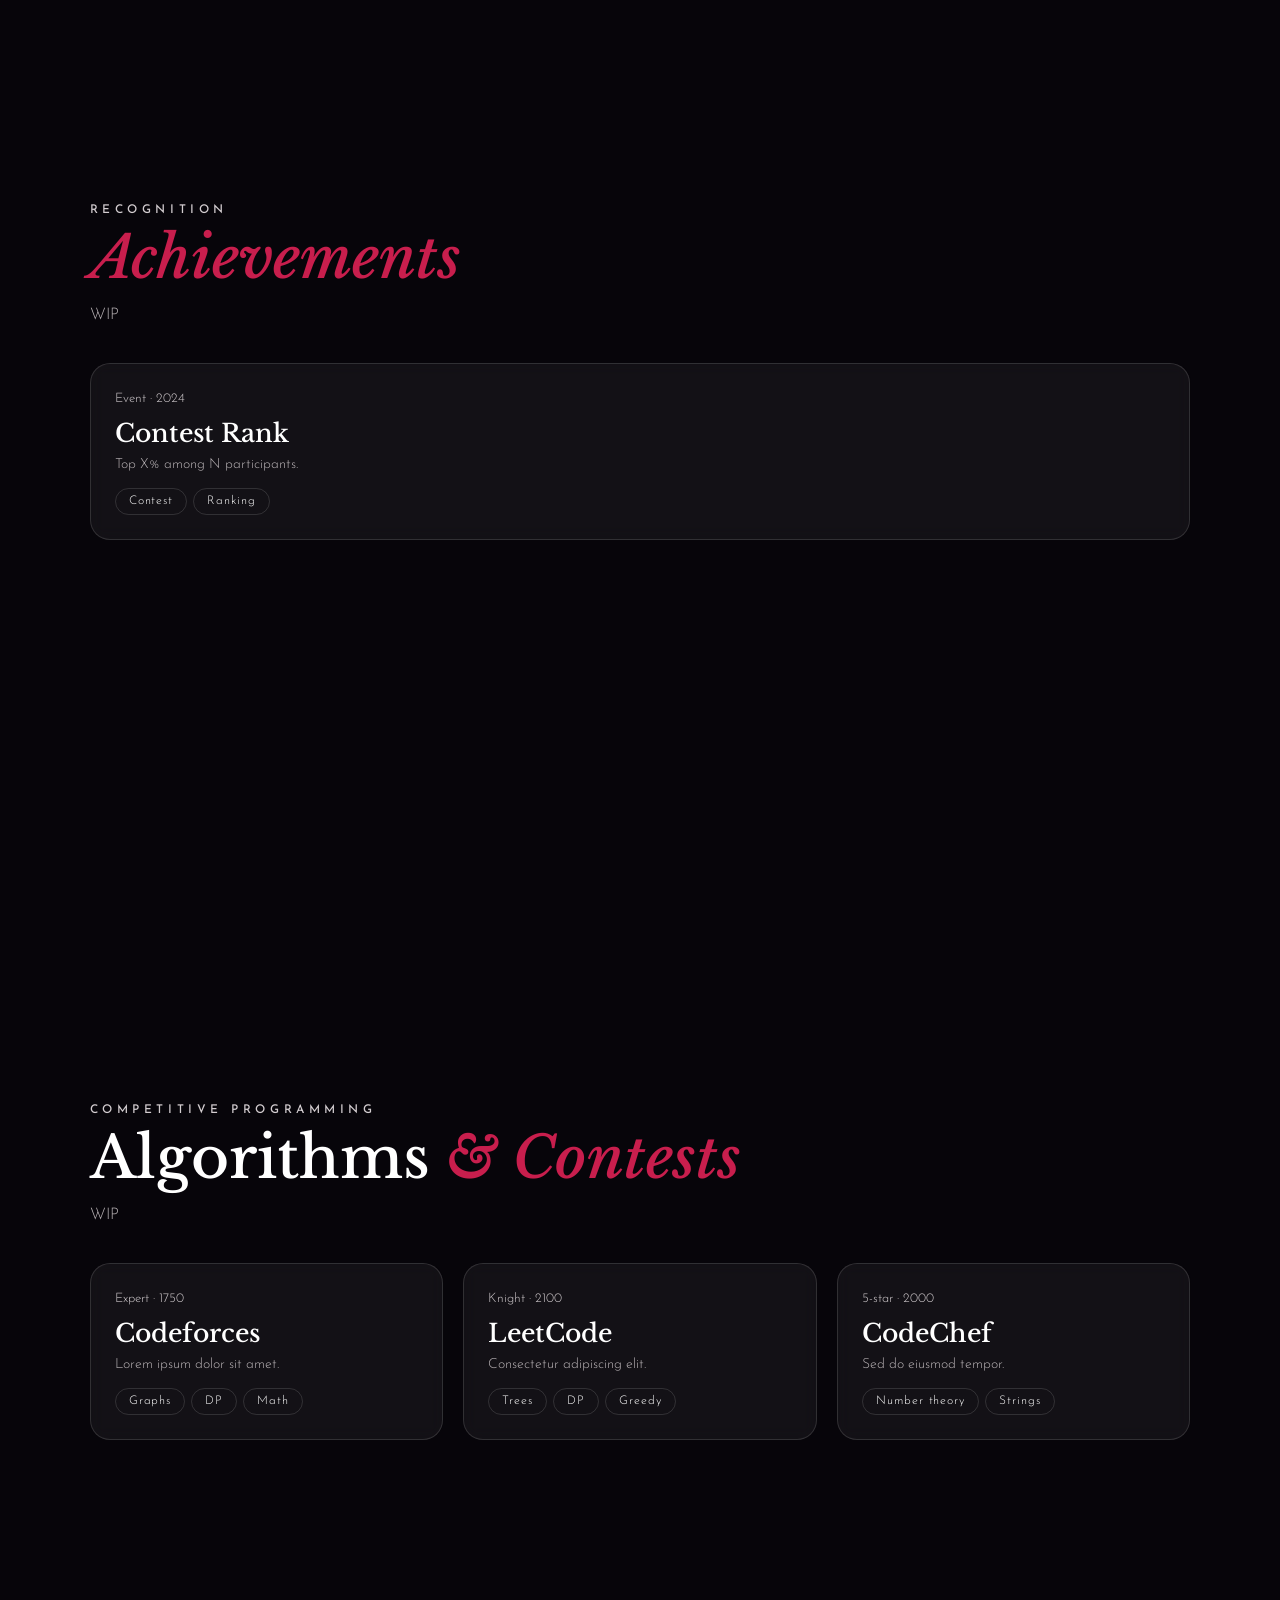
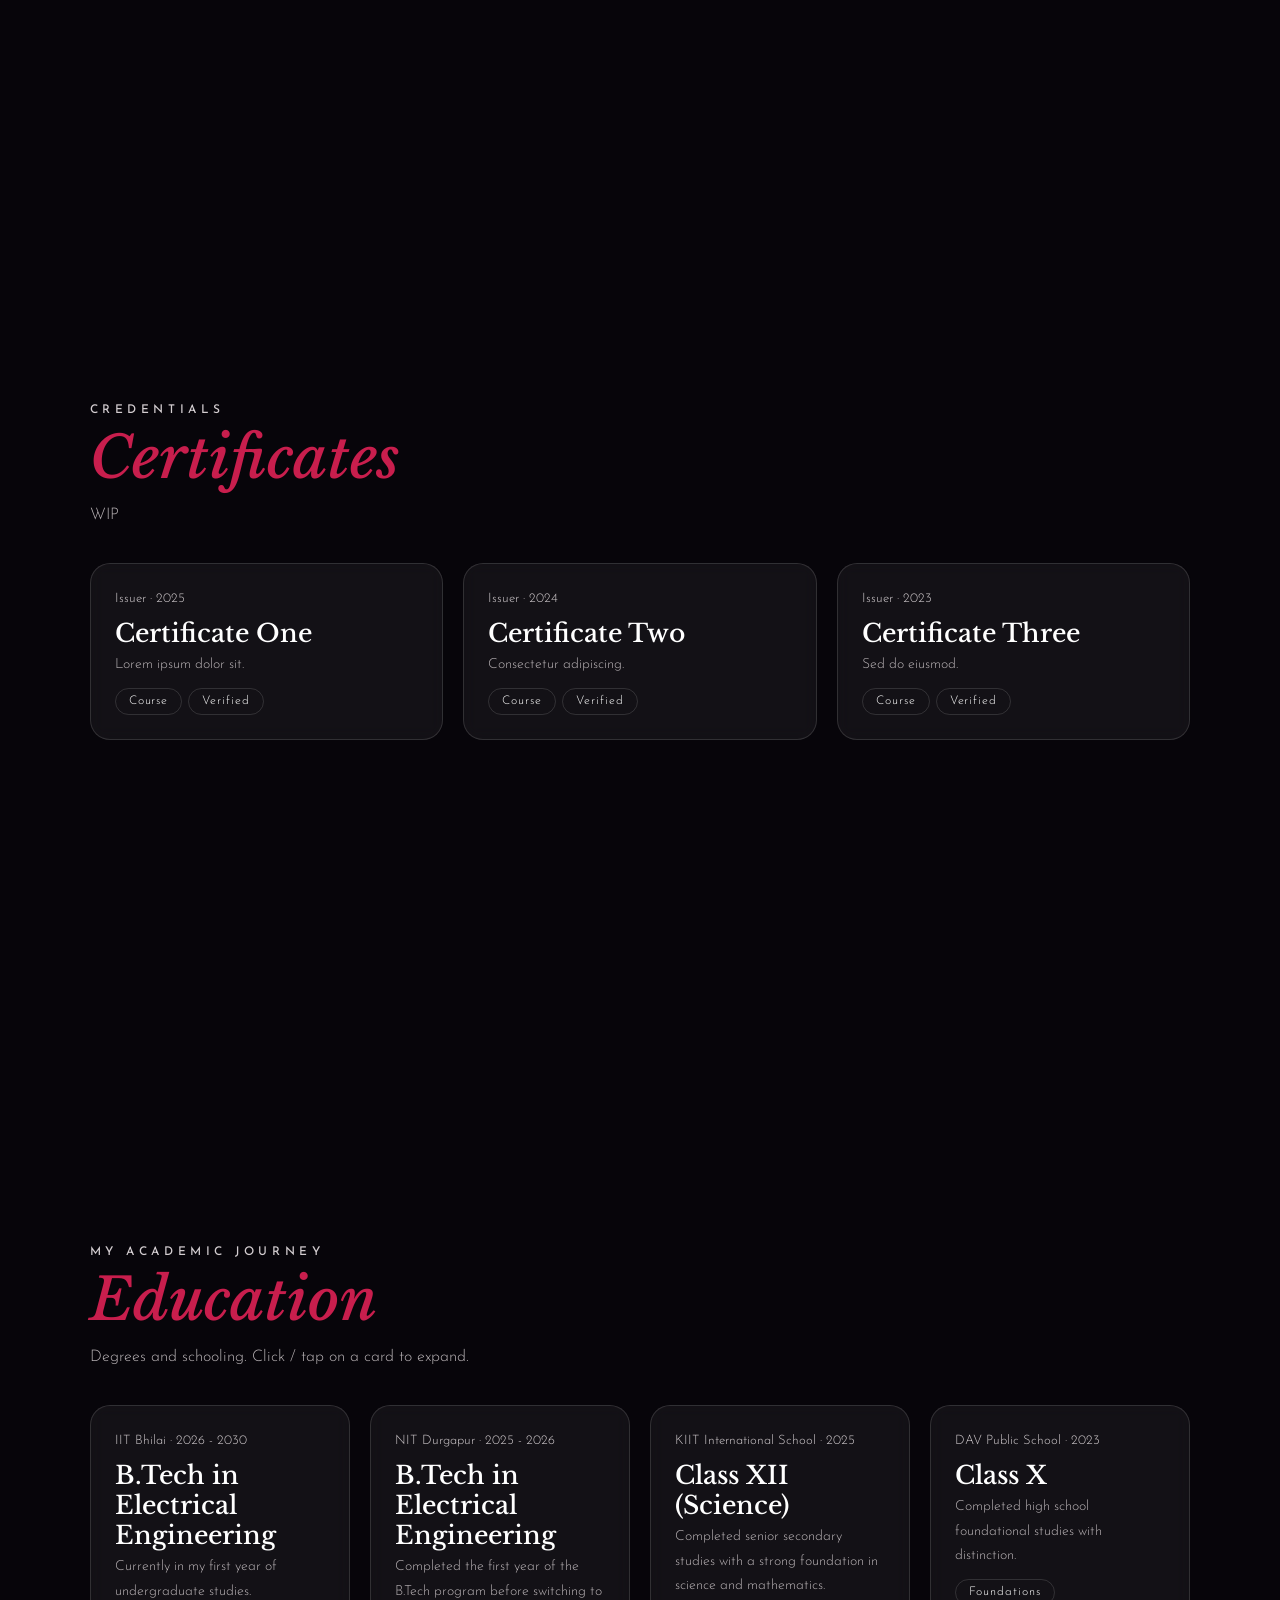
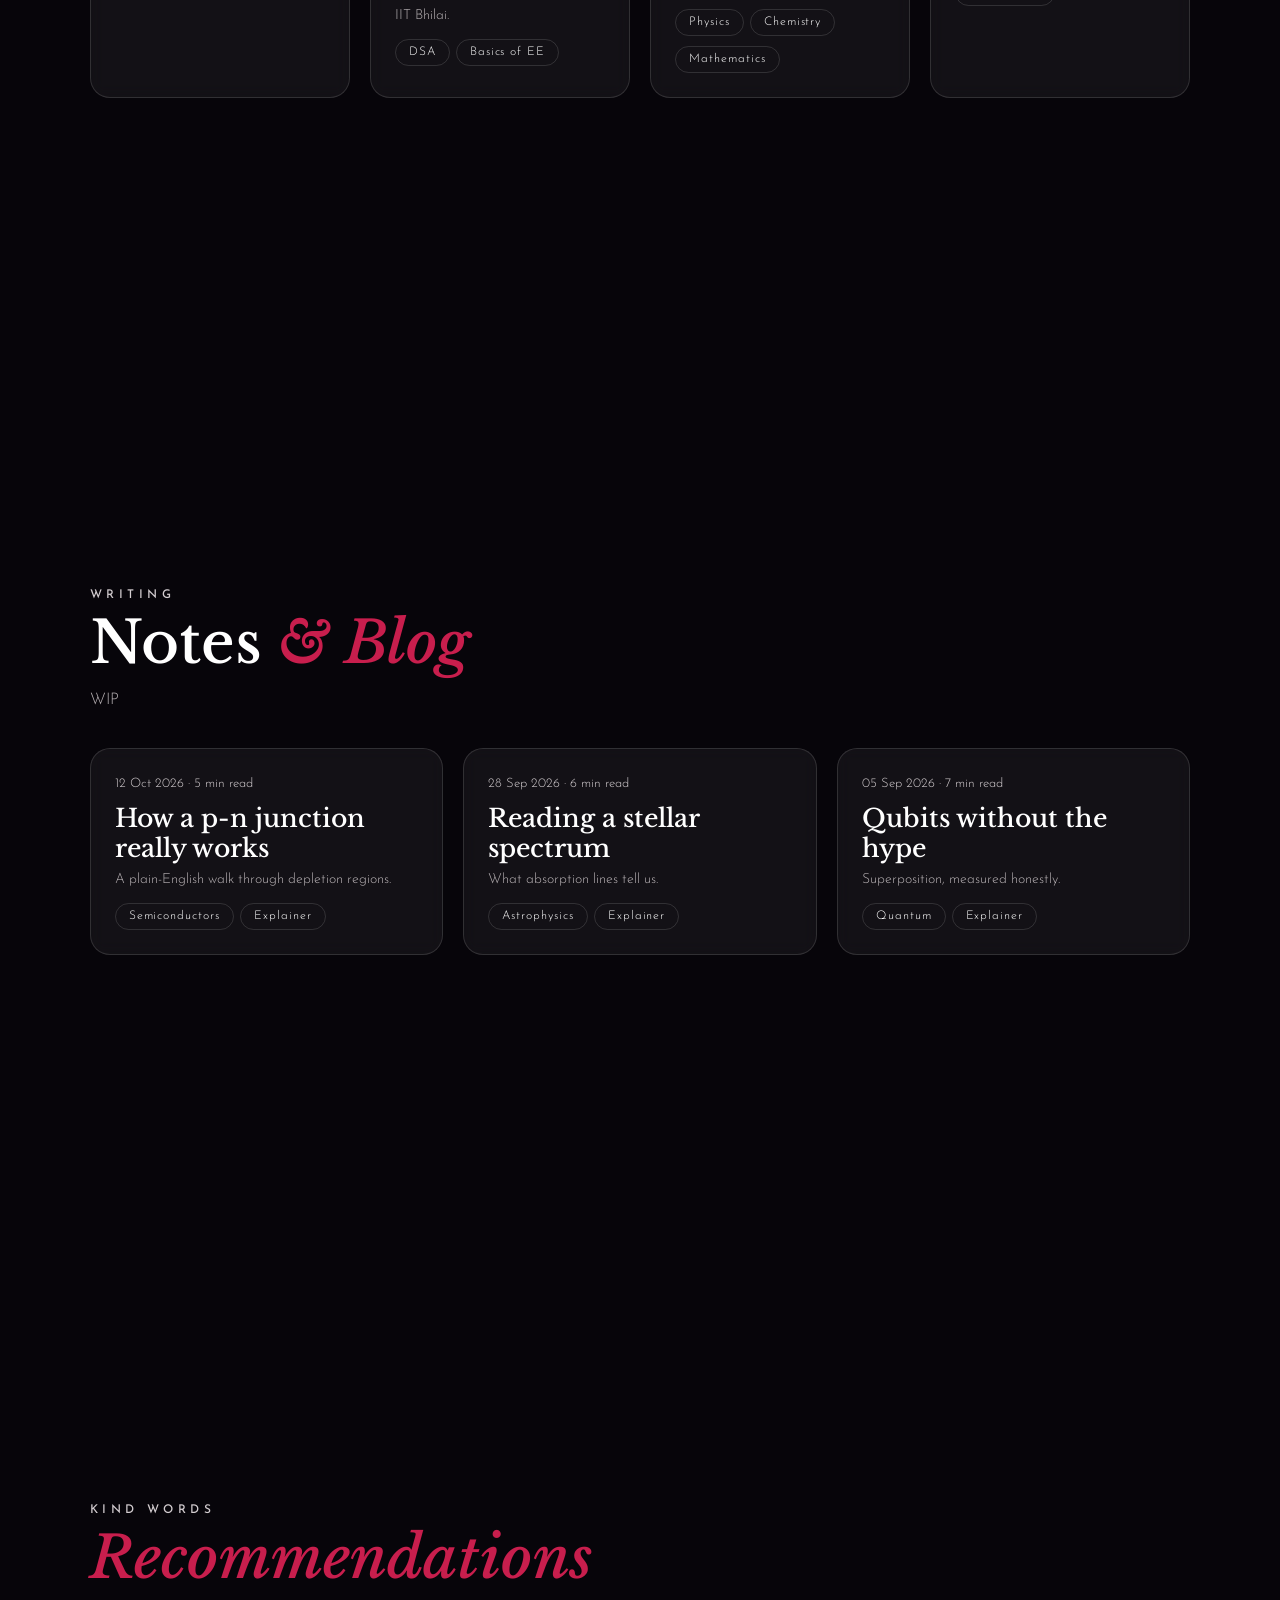
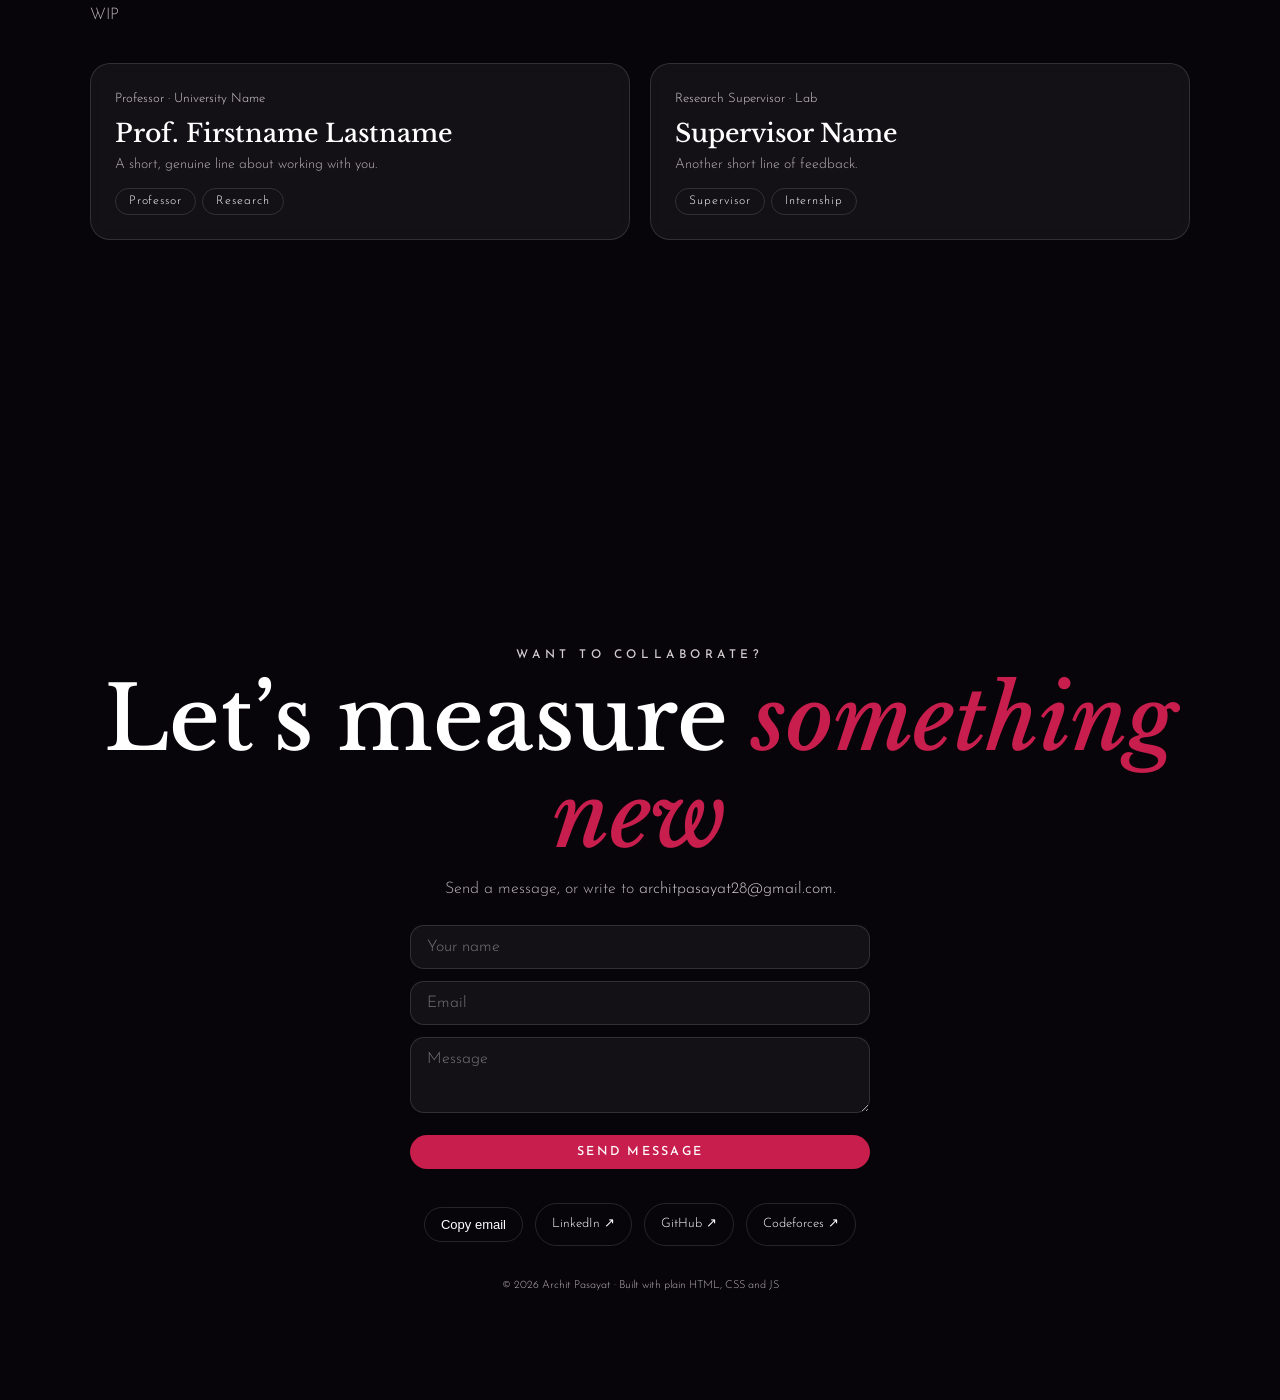
==== commit e74efe6c: "Scroll down button now doesn't show after scrolling away from 1st page" ====
--- a/index.html
+++ b/index.html
@@ -98,8 +98,7 @@
   </div>
 </nav>
 
-<!-- "Scroll down" hint: semi-transparent, bounces slowly at the bottom centre.
-     Clicking it jumps to the next section; on the last section it becomes "Back to top". -->
+<!-- "Scroll down" hint appears on the first section; the last section offers "Back to top". -->
 <button class="scroll" id="scrolldown" aria-label="Scroll down"><span id="sdlabel">Scroll down</span><i class="chev"></i></button>
 
 <main>
--- a/css/style.css
+++ b/css/style.css
@@ -111,6 +111,7 @@
   background:none;border:0;cursor:pointer;color:var(--fg);
   font:400 11.5px var(--sans);letter-spacing:.4em;text-transform:uppercase;
   opacity:.45;transition:opacity .6s;animation:bob 2.8s ease-in-out infinite}
+.scroll[hidden]{display:none}                                      /* hide the hint between the first and last sections */
 .scroll:hover{opacity:.85}
 .scroll .chev{width:10px;height:10px;border-right:1.5px solid currentColor;border-bottom:1.5px solid currentColor;transform:rotate(45deg)} /* small arrow drawn with borders */
 .scroll.up .chev{transform:rotate(225deg);margin-top:6px}        /* points up on the last section */
@@ -161,11 +162,11 @@
 
 
 /* ===== 8. CARDS AND GRID ===== */
-.grid{display:grid;gap:20px;grid-template-columns:repeat(auto-fit,minmax(250px,1fr))}   /* as many columns as fit */
+.grid{display:grid;gap:20px;grid-template-columns:repeat(auto-fit,minmax(min(100%,250px),1fr))}   /* as many columns as fit without forcing overflow on phones */
 .grid:not(.all) .card.extra{display:none}                        /* cards beyond SITE.limit stay hidden until "Show all" */
 .showmore{align-self:center;margin-top:26px}
 .card{
-  position:relative;overflow:hidden;padding:24px;border-radius:20px;
+  position:relative;min-width:0;overflow:hidden;padding:24px;border-radius:20px;
   background:var(--card);border:1px solid var(--line);backdrop-filter:blur(8px);
   transition:border-color .3s,box-shadow .3s,background .8s,color .3s,transform .3s}
 .card:not(.x):hover,.card:not(.x):focus-visible{border-color:var(--acc);color:var(--acc);transform:translateY(-3px)} /* Match the hero social buttons: accent and lift on hover or keyboard focus. */
@@ -174,6 +175,7 @@
 .card[data-x]::after{content:"↗ expand";position:absolute;right:18px;bottom:14px;font-size:11px;color:var(--acc);opacity:0;transition:.3s}
 .card[data-x]:hover::after{opacity:1}                            /* the "expand" hint appears on hover */
 .card h3{font-size:25px;line-height:1.2;margin-bottom:4px}
+.card h3,.card .s,.card p,.chip,.dd span{overflow-wrap:anywhere}
 .card .s,.card h3{transition:padding-right .5s,font-size .5s,color .8s}   /* these resize smoothly when a card expands */
 .card:not(.x) h3{transition:padding-right .5s,font-size .5s,color .8s} /* Keep the regular card title color transition at .8s. */
 .card .s{color:var(--acc);font-size:13px;margin-bottom:8px}      /* subtitle line */
@@ -206,7 +208,11 @@
 .dd{display:grid;grid-template-columns:140px 1fr;gap:14px;padding:11px 0;border-top:1px solid var(--line)}
 .dd b{padding-top:2px;color:var(--acc);font-size:11.5px;font-weight:500;letter-spacing:.22em;text-transform:uppercase}
 .dd span{color:var(--fg);font-size:14px}
-@media(max-width:520px){.dd{grid-template-columns:1fr;gap:2px}}   /* phones: label above the text */
+@media(max-width:520px){
+  .dd{grid-template-columns:minmax(0,1fr);gap:2px}
+  .card.x .corner{position:relative;top:auto;right:auto;justify-content:flex-end;margin-bottom:12px}
+  .card.x:not(.closing) .s,.card.x:not(.closing) h3{padding-right:0}
+}   /* phones: label above the text, with corner controls above the expanded card content */
 
 /* Corner image: a semi-transparent picture that slides in at the bottom-right while a card is open.
    Shown exactly as it is (no border, no tint, original proportions). It exists only if the card has an
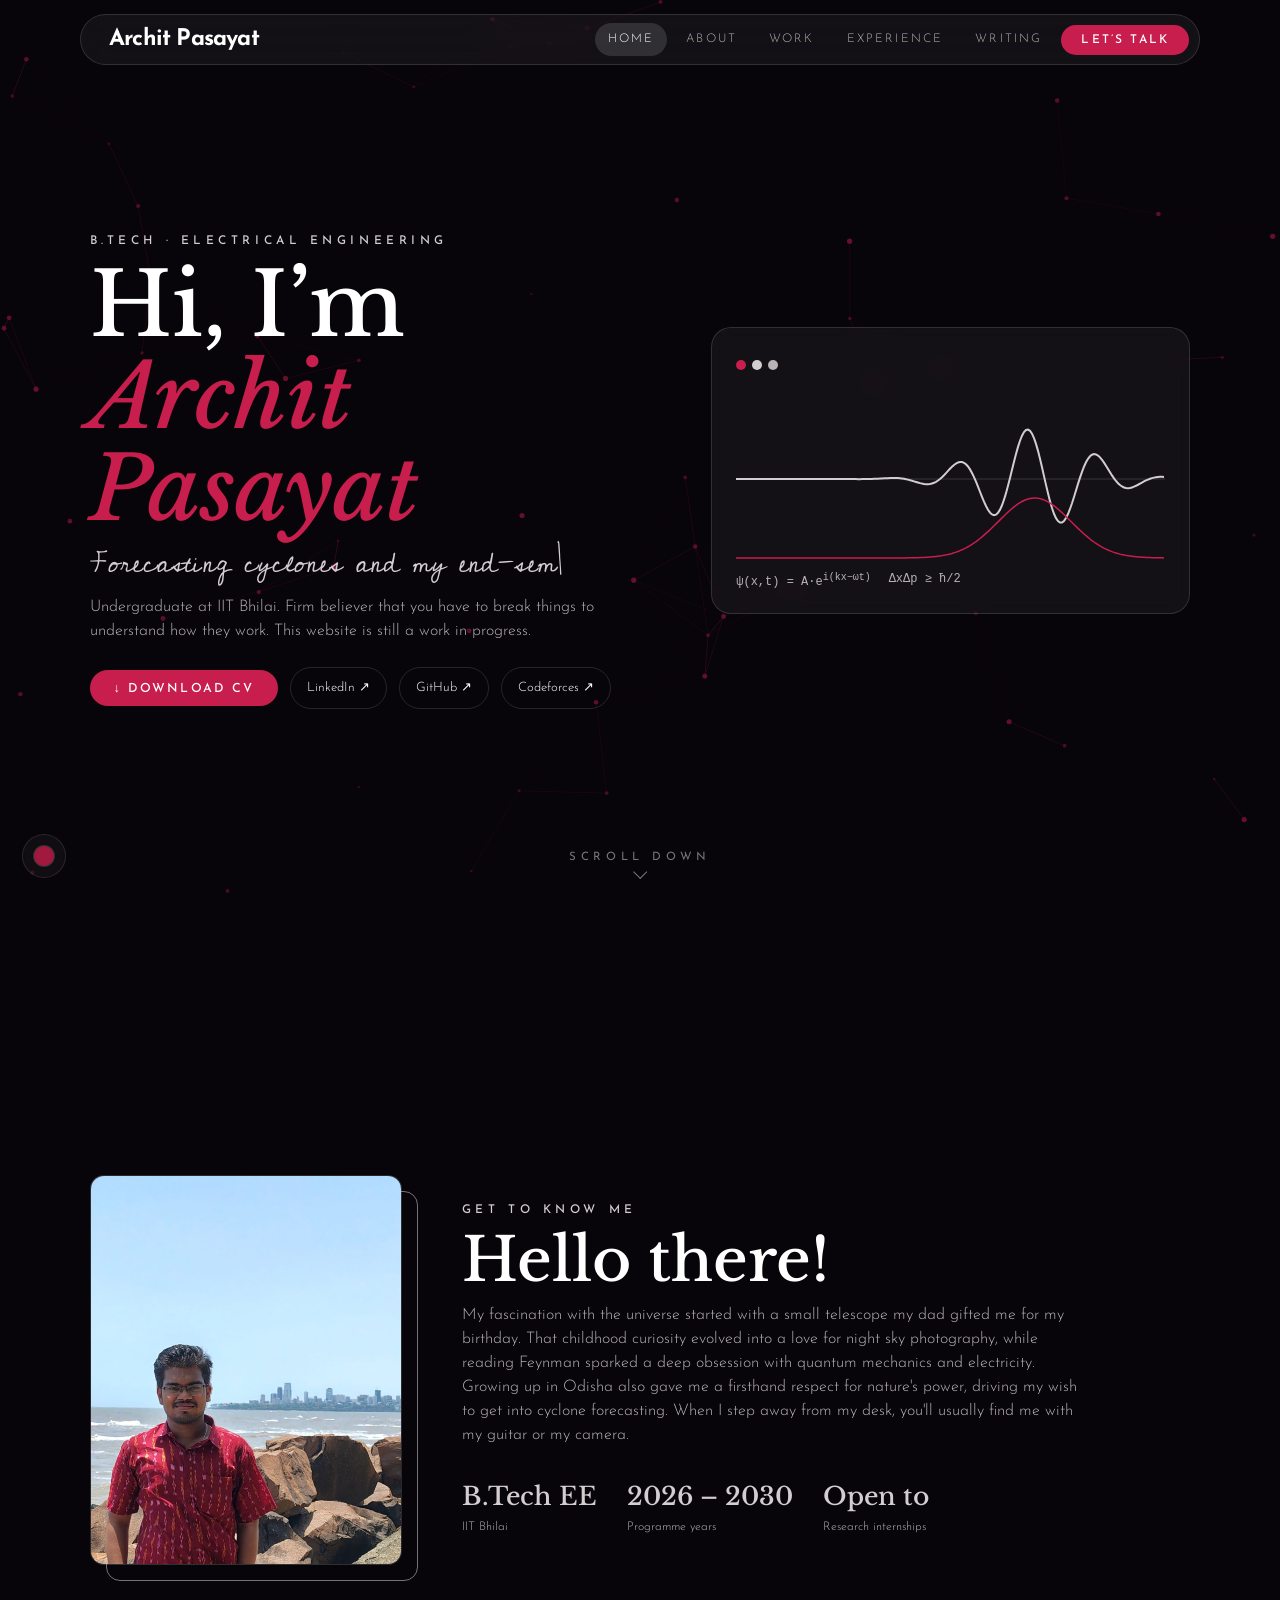
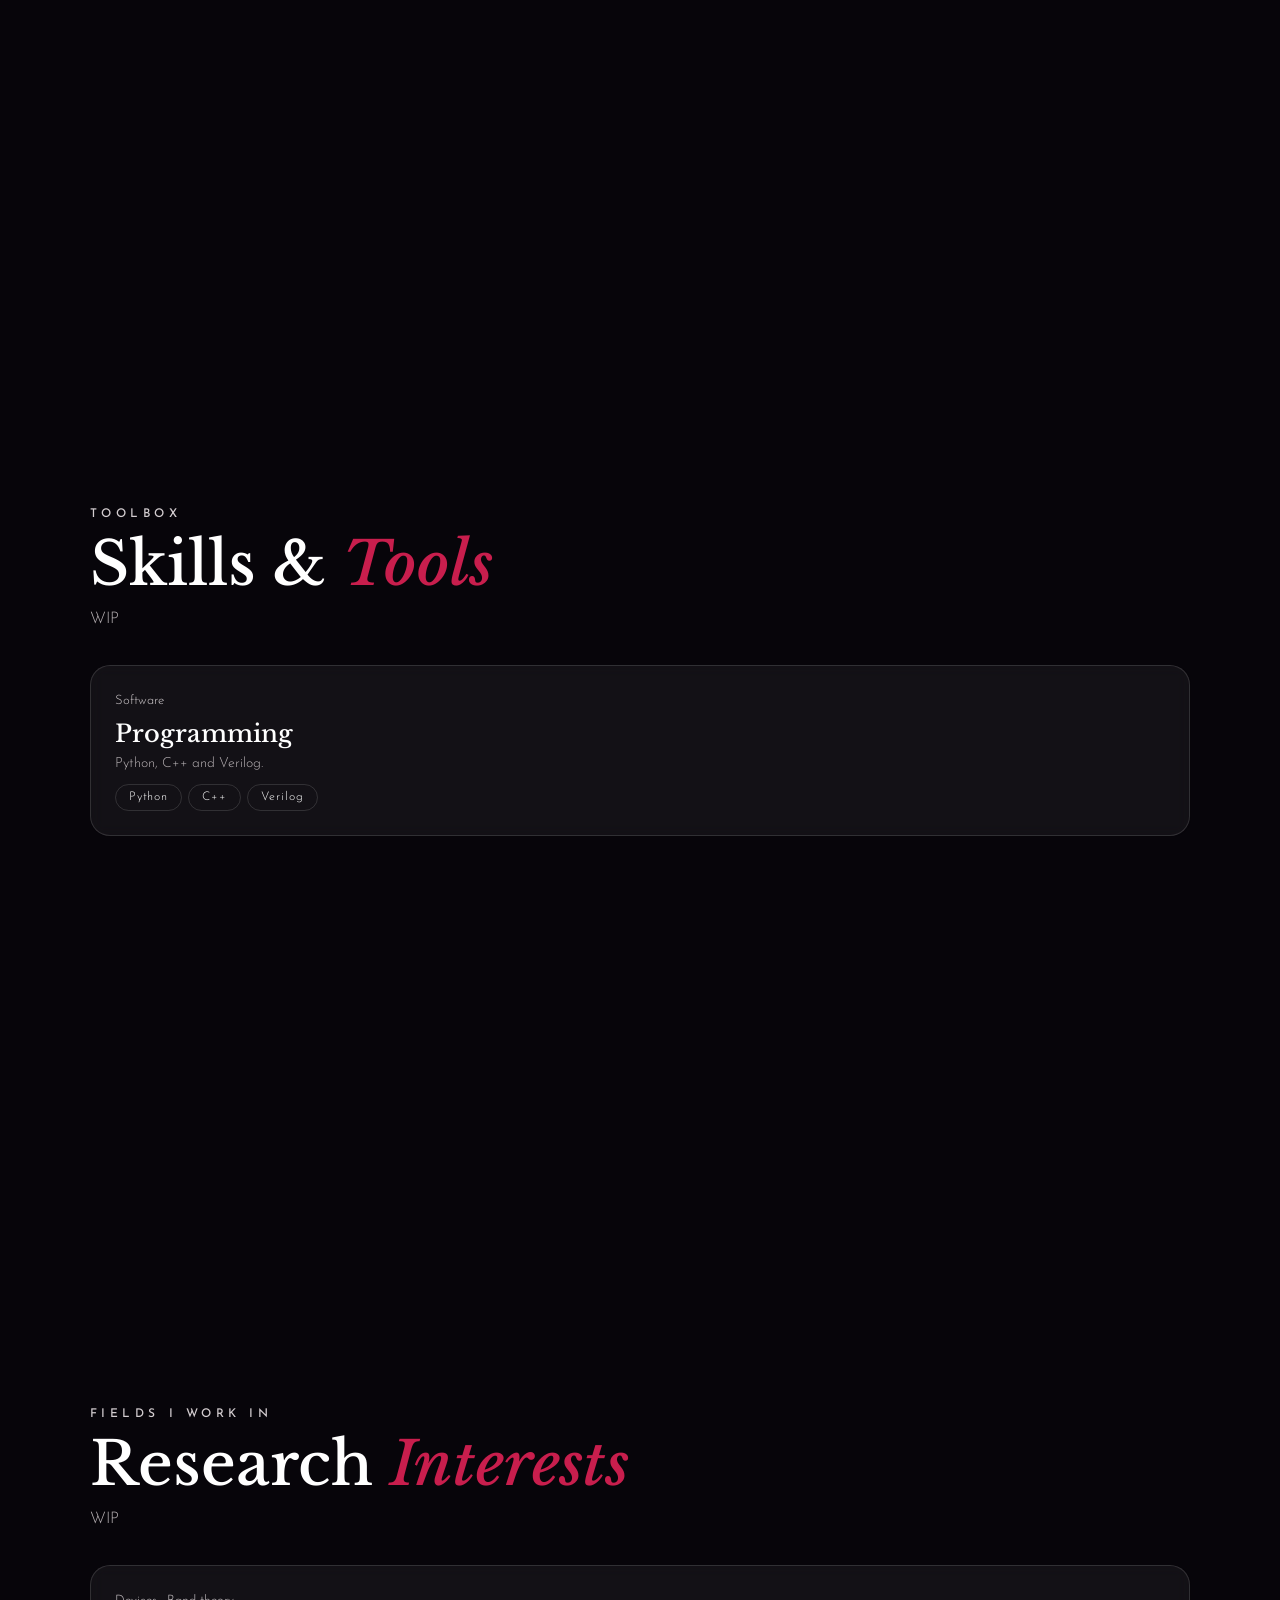
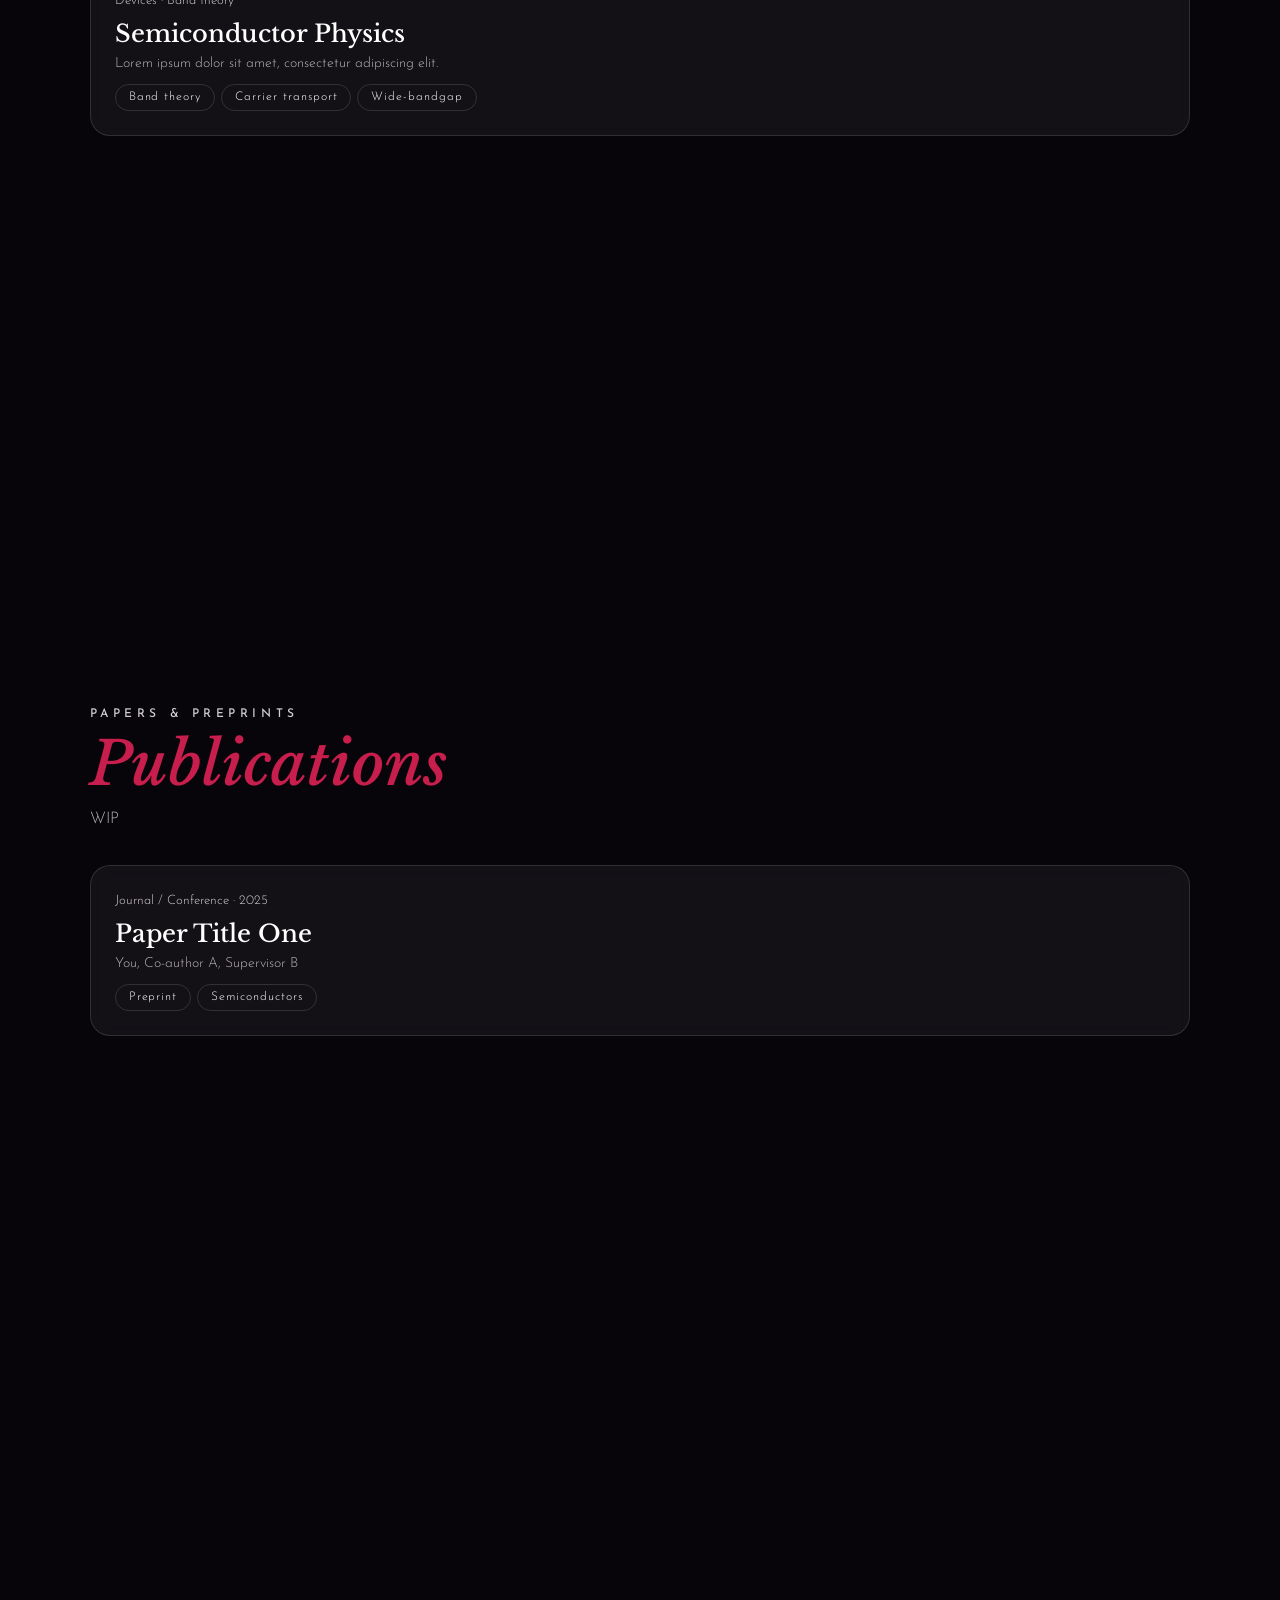
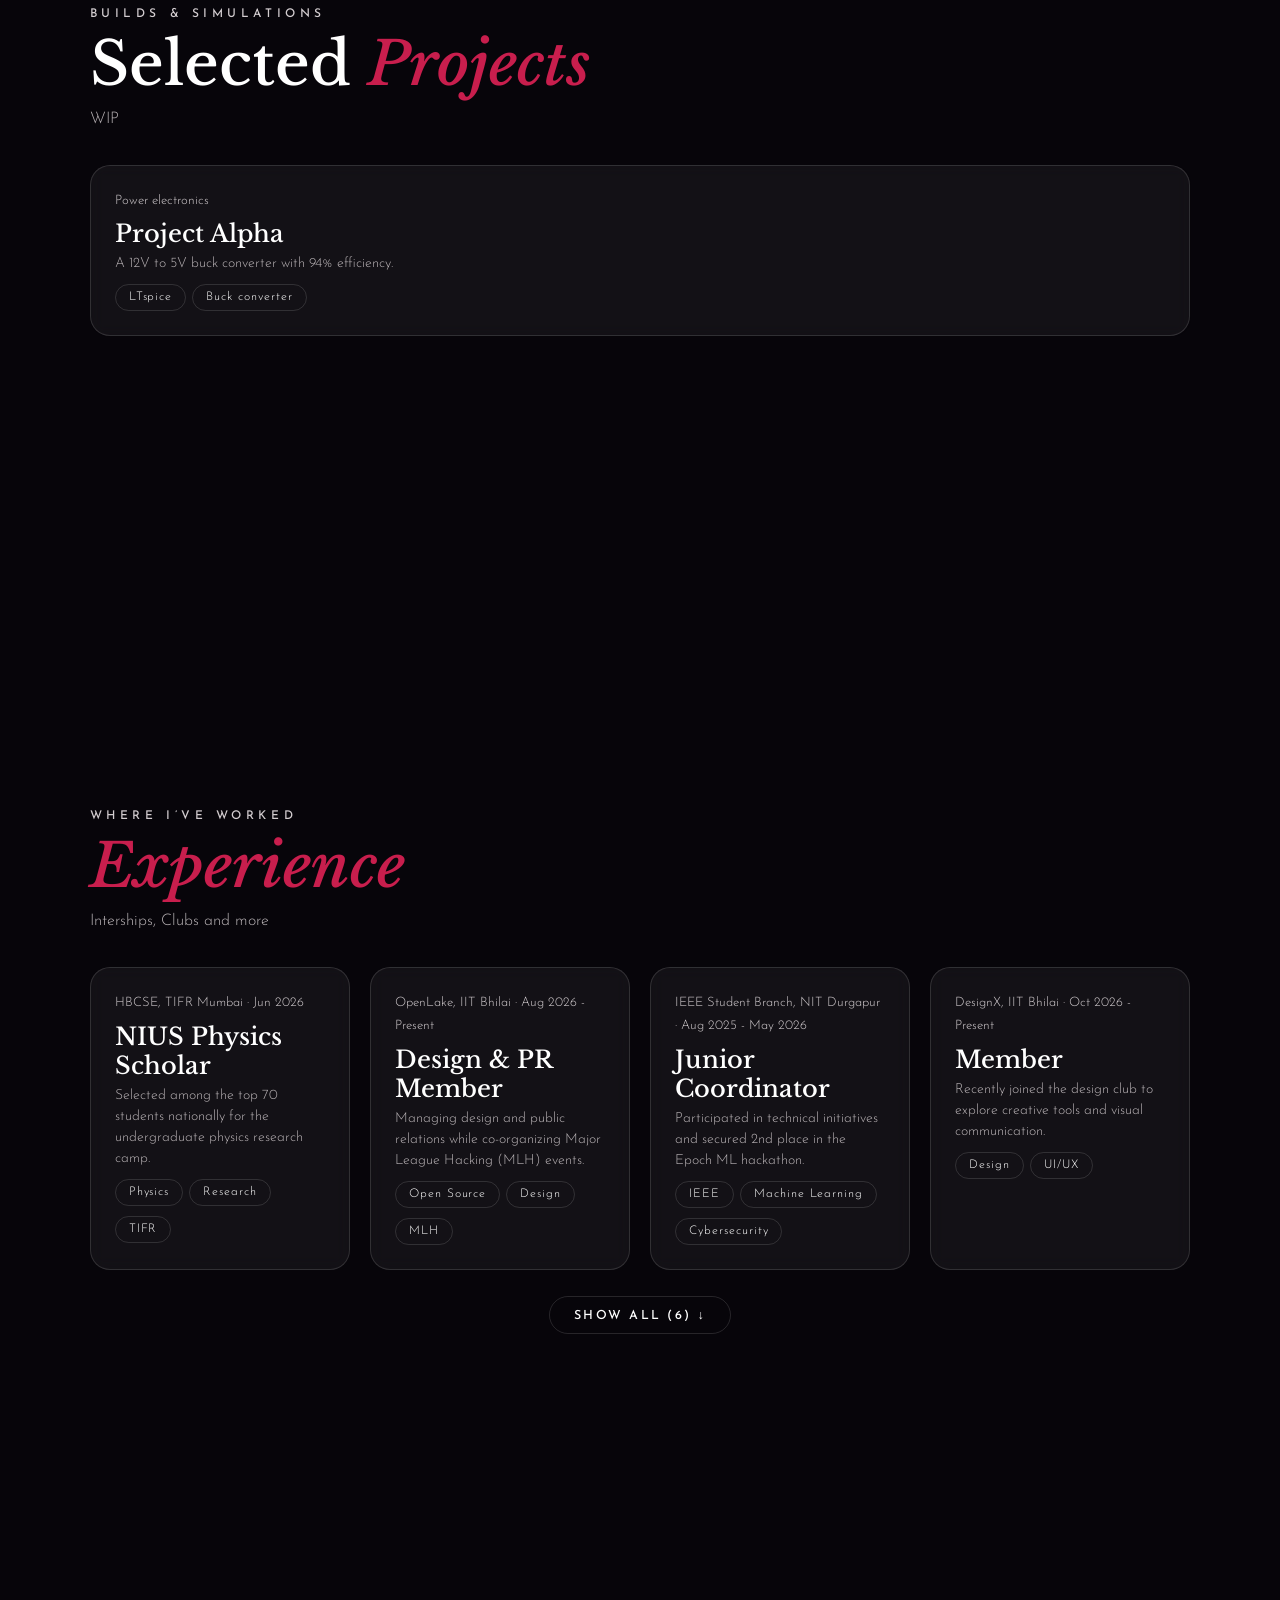
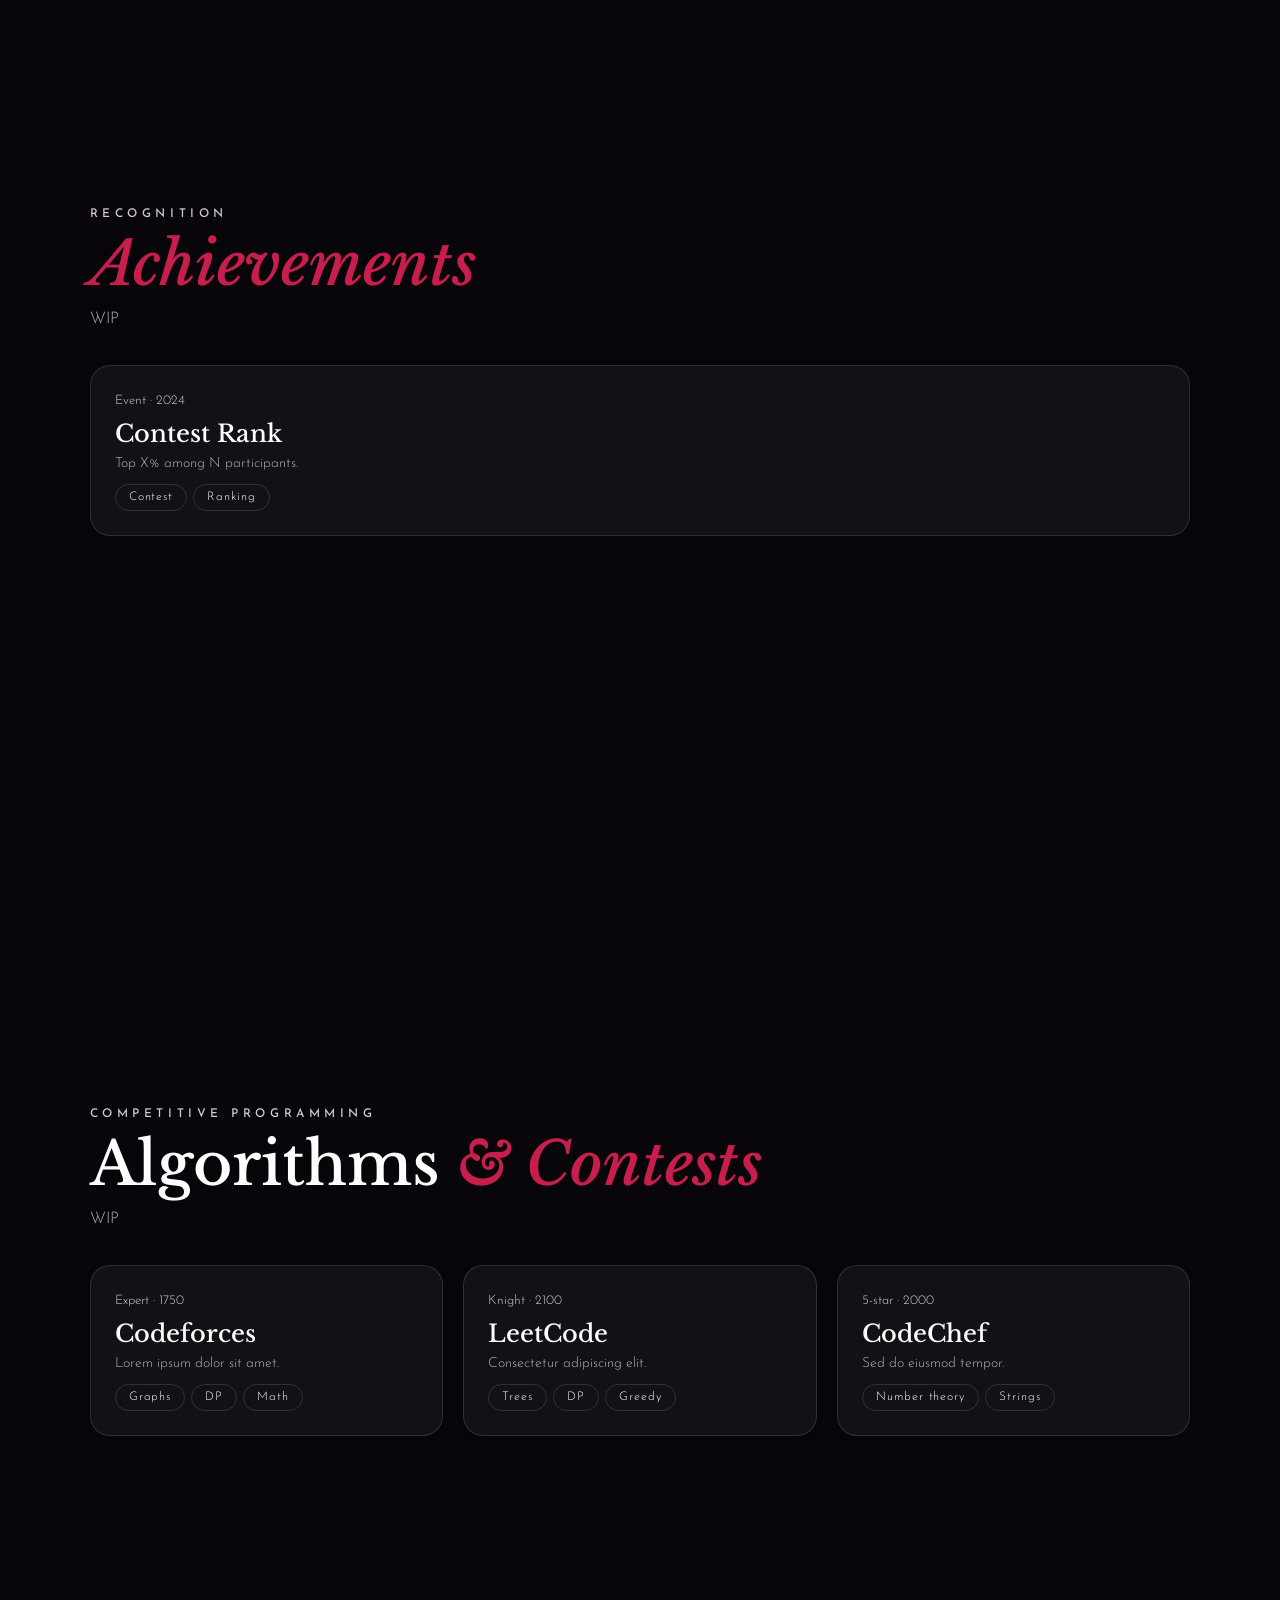
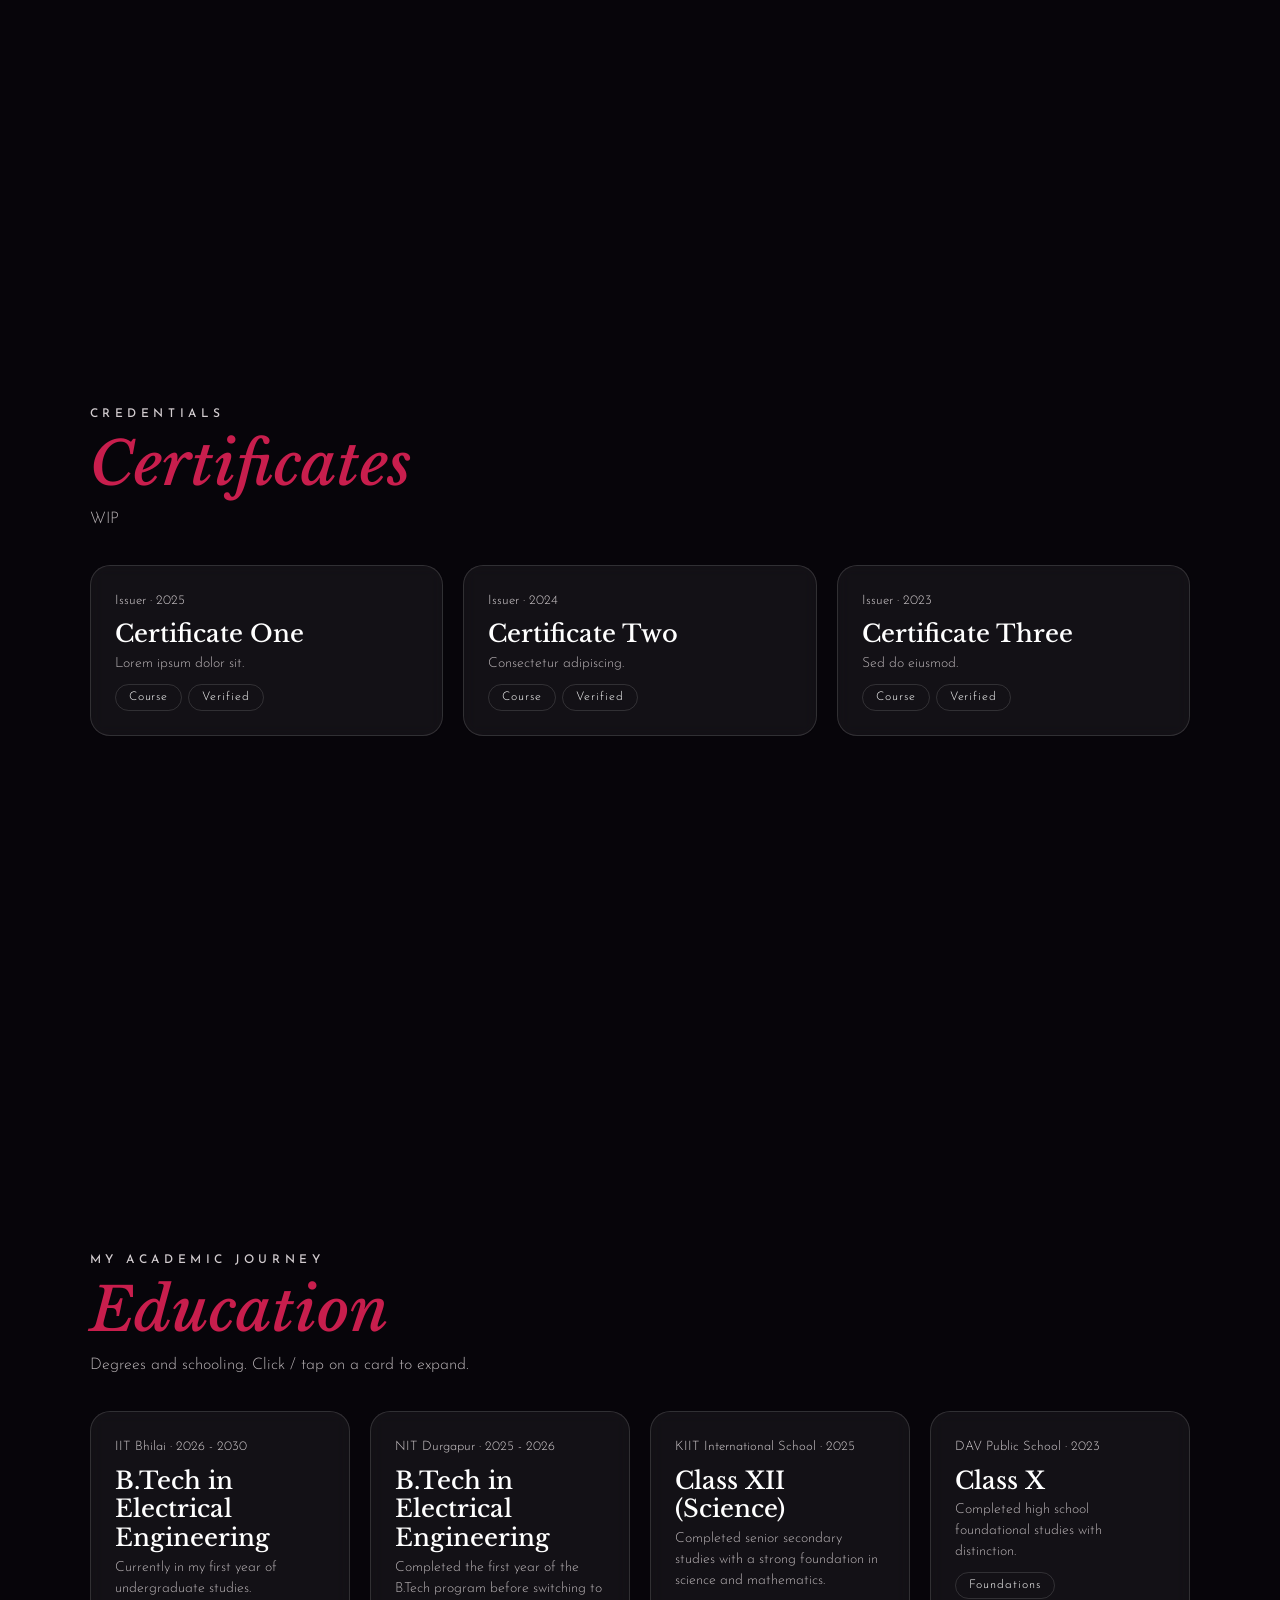
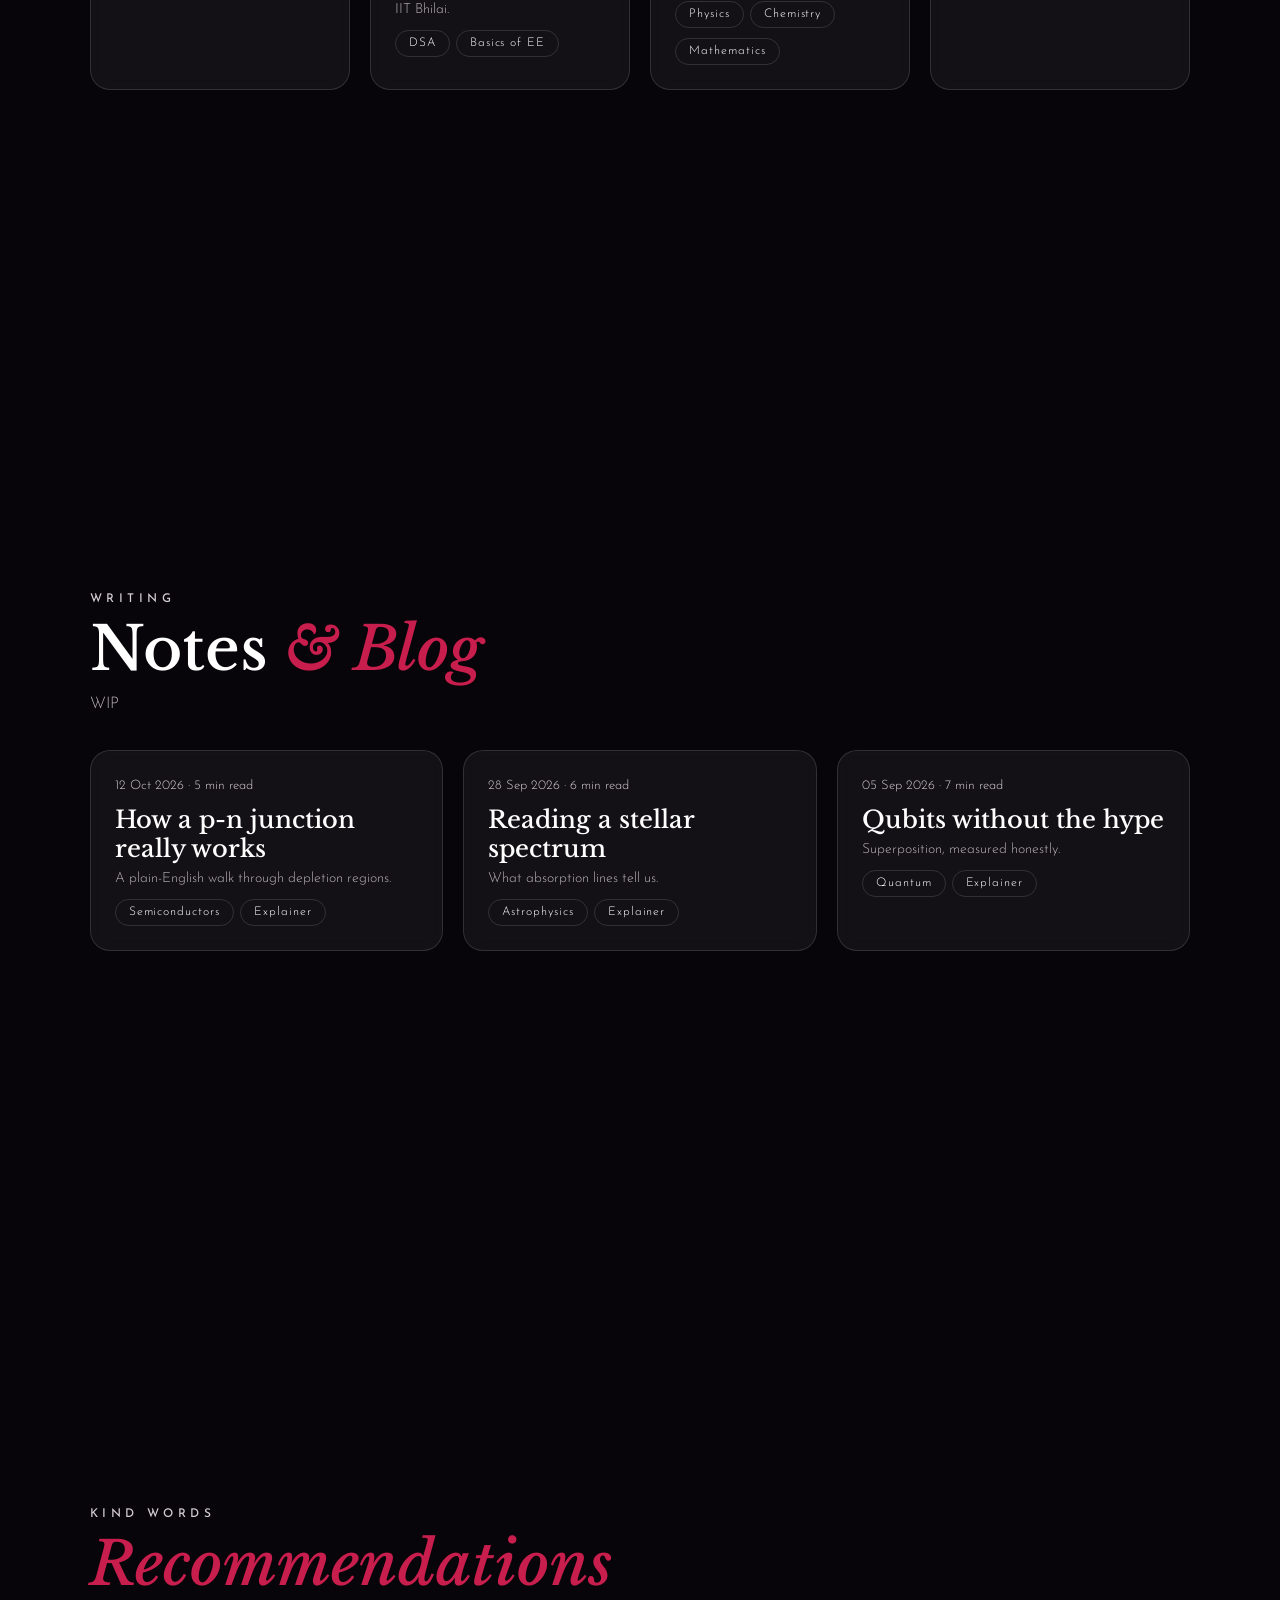
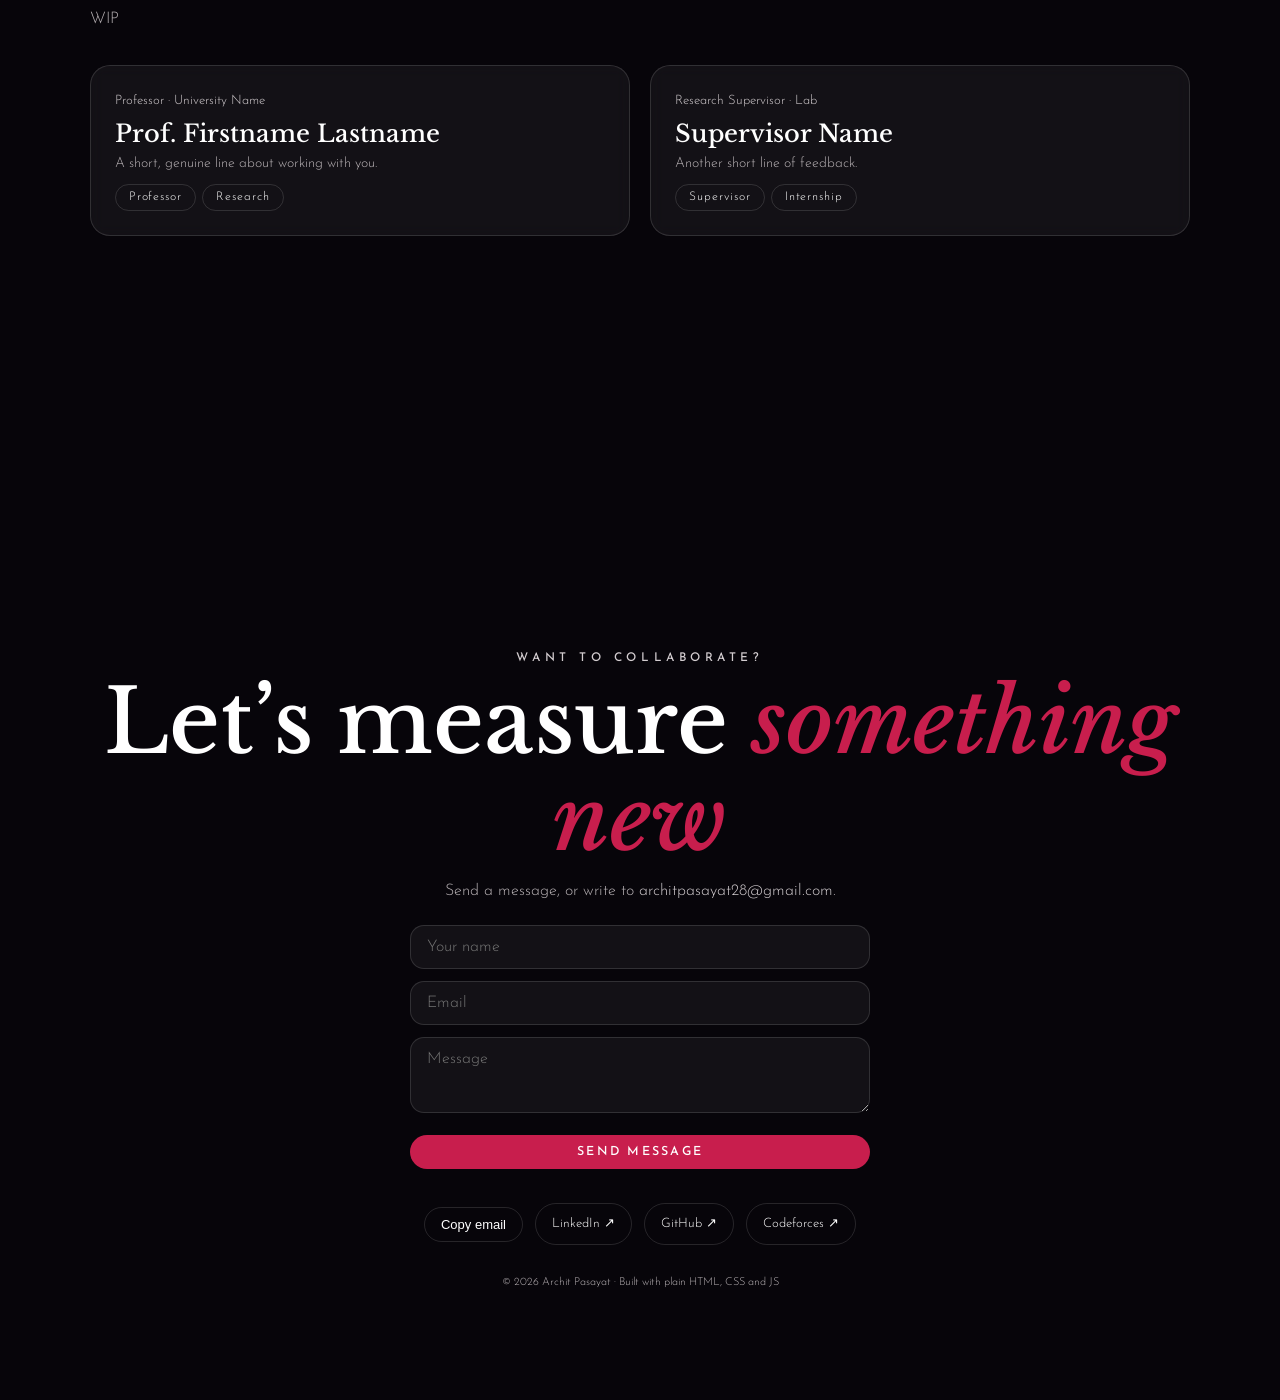
==== commit 8eaa74c7: "Edited fonts and spacing" ====
--- a/index.html
+++ b/index.html
@@ -61,7 +61,11 @@
      "preconnect" starts the connection to Google Fonts early so text appears faster. -->
 <link rel="preconnect" href="https://fonts.googleapis.com">
 <link rel="preconnect" href="https://fonts.gstatic.com" crossorigin>
+<!-- Satoshi Bold for the navigation name. -->
+<link rel="preconnect" href="https://api.fontshare.com">
+<link rel="preconnect" href="https://cdn.fontshare.com" crossorigin>
 <link rel="stylesheet" href="https://fonts.googleapis.com/css2?family=Cedarville+Cursive&family=Josefin+Sans:wght@300;400;500&family=Libre+Baskerville:ital,wght@0,400;0,700;1,400&display=swap">
+<link rel="stylesheet" href="https://api.fontshare.com/v2/css?f[]=satoshi@700&display=swap">
 <!-- palettes.css holds the colour palettes; it must come BEFORE style.css -->
 <link rel="stylesheet" href="css/palettes.css">
 <link rel="stylesheet" href="css/style.css">
--- a/css/style.css
+++ b/css/style.css
@@ -58,8 +58,9 @@
   transition:background .8s,color .8s;overflow-x:hidden}
 h1,h2,h3{font-family:var(--serif);font-weight:500}   /* headings use the high-contrast serif */
 a{color:inherit;text-decoration:none}
+p{line-height:1.5} /* tighter paragraph leading than the body default */
 .tag{color:var(--acc);letter-spacing:.38em;font-size:12px;font-weight:500;text-transform:uppercase;transition:color .8s} /* small label above a heading */
-h2{font-size:clamp(34px,5vw,58px);line-height:1.1;margin:6px 0 10px}
+h2{font-size:clamp(36px,5vw,60px);line-height:1.1;margin:6px 0 10px} /* slightly larger section headings */
 h2 em{color:var(--pri);transition:color .8s}                    /* the coloured word in each heading */
 .sub{color:var(--mut);max-width:540px;margin-bottom:34px}        /* grey paragraph under a heading */
 #stars{position:fixed;inset:0;z-index:1;pointer-events:none;opacity:.55}  /* the star-network canvas (drawn by script.js) */
@@ -85,7 +86,7 @@
   width:min(1120px,94vw);min-width:0;display:flex;justify-content:space-between;align-items:center;gap:48px;
   padding:8px 10px 8px 28px;border-radius:99px;
   background:var(--card);backdrop-filter:blur(16px);border:1px solid var(--line);transition:background .8s,border-color .8s}
-nav .brand{font:italic 500 clamp(17px,5vw,23px) var(--serif);letter-spacing:.03em;color:var(--fg);white-space:nowrap}  /* your name */
+nav .brand{font:700 clamp(17px,5vw,23px) 'Satoshi',var(--sans);letter-spacing:-.035em;color:var(--fg);white-space:nowrap}  /* bold Satoshi gives your name a clean, classical look */
 nav .links{display:flex;align-items:center;gap:6px;min-width:0}
 nav a.l{padding:6px 13px;border-radius:99px;font-size:12px;letter-spacing:.18em;text-transform:uppercase;color:var(--mut);transition:.3s}
 nav a.l:hover{color:var(--fg);background:var(--line)}
@@ -174,7 +175,7 @@
 .card[data-x]:hover,.card[data-x]:focus-visible{border-color:var(--acc);box-shadow:0 0 36px rgba(var(--acc-rgb),.2)}
 .card[data-x]::after{content:"↗ expand";position:absolute;right:18px;bottom:14px;font-size:11px;color:var(--acc);opacity:0;transition:.3s}
 .card[data-x]:hover::after{opacity:1}                            /* the "expand" hint appears on hover */
-.card h3{font-size:25px;line-height:1.2;margin-bottom:4px}
+.card h3{font-size:24px;line-height:1.2;margin-bottom:4px} /* slightly smaller than section headings */
 .card h3,.card .s,.card p,.chip,.dd span{overflow-wrap:anywhere}
 .card .s,.card h3{transition:padding-right .5s,font-size .5s,color .8s}   /* these resize smoothly when a card expands */
 .card:not(.x) h3{transition:padding-right .5s,font-size .5s,color .8s} /* Keep the regular card title color transition at .8s. */
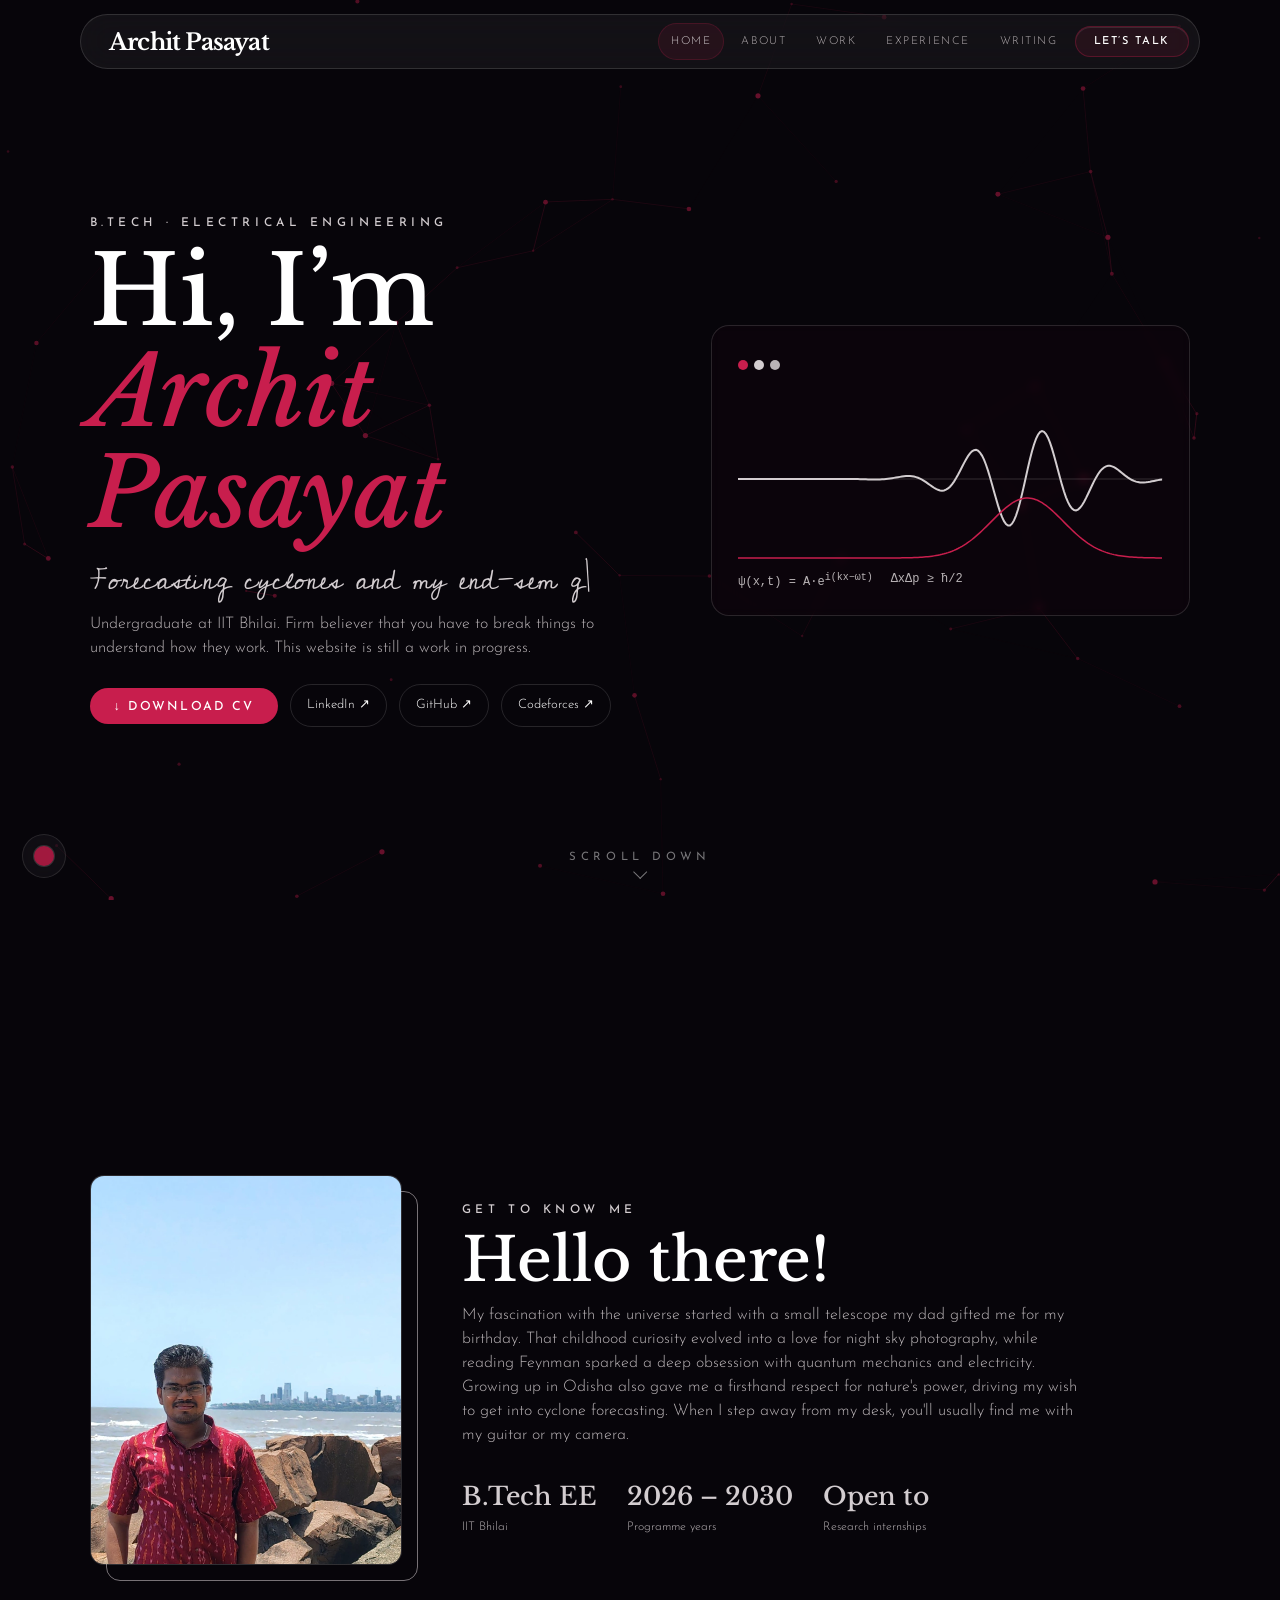
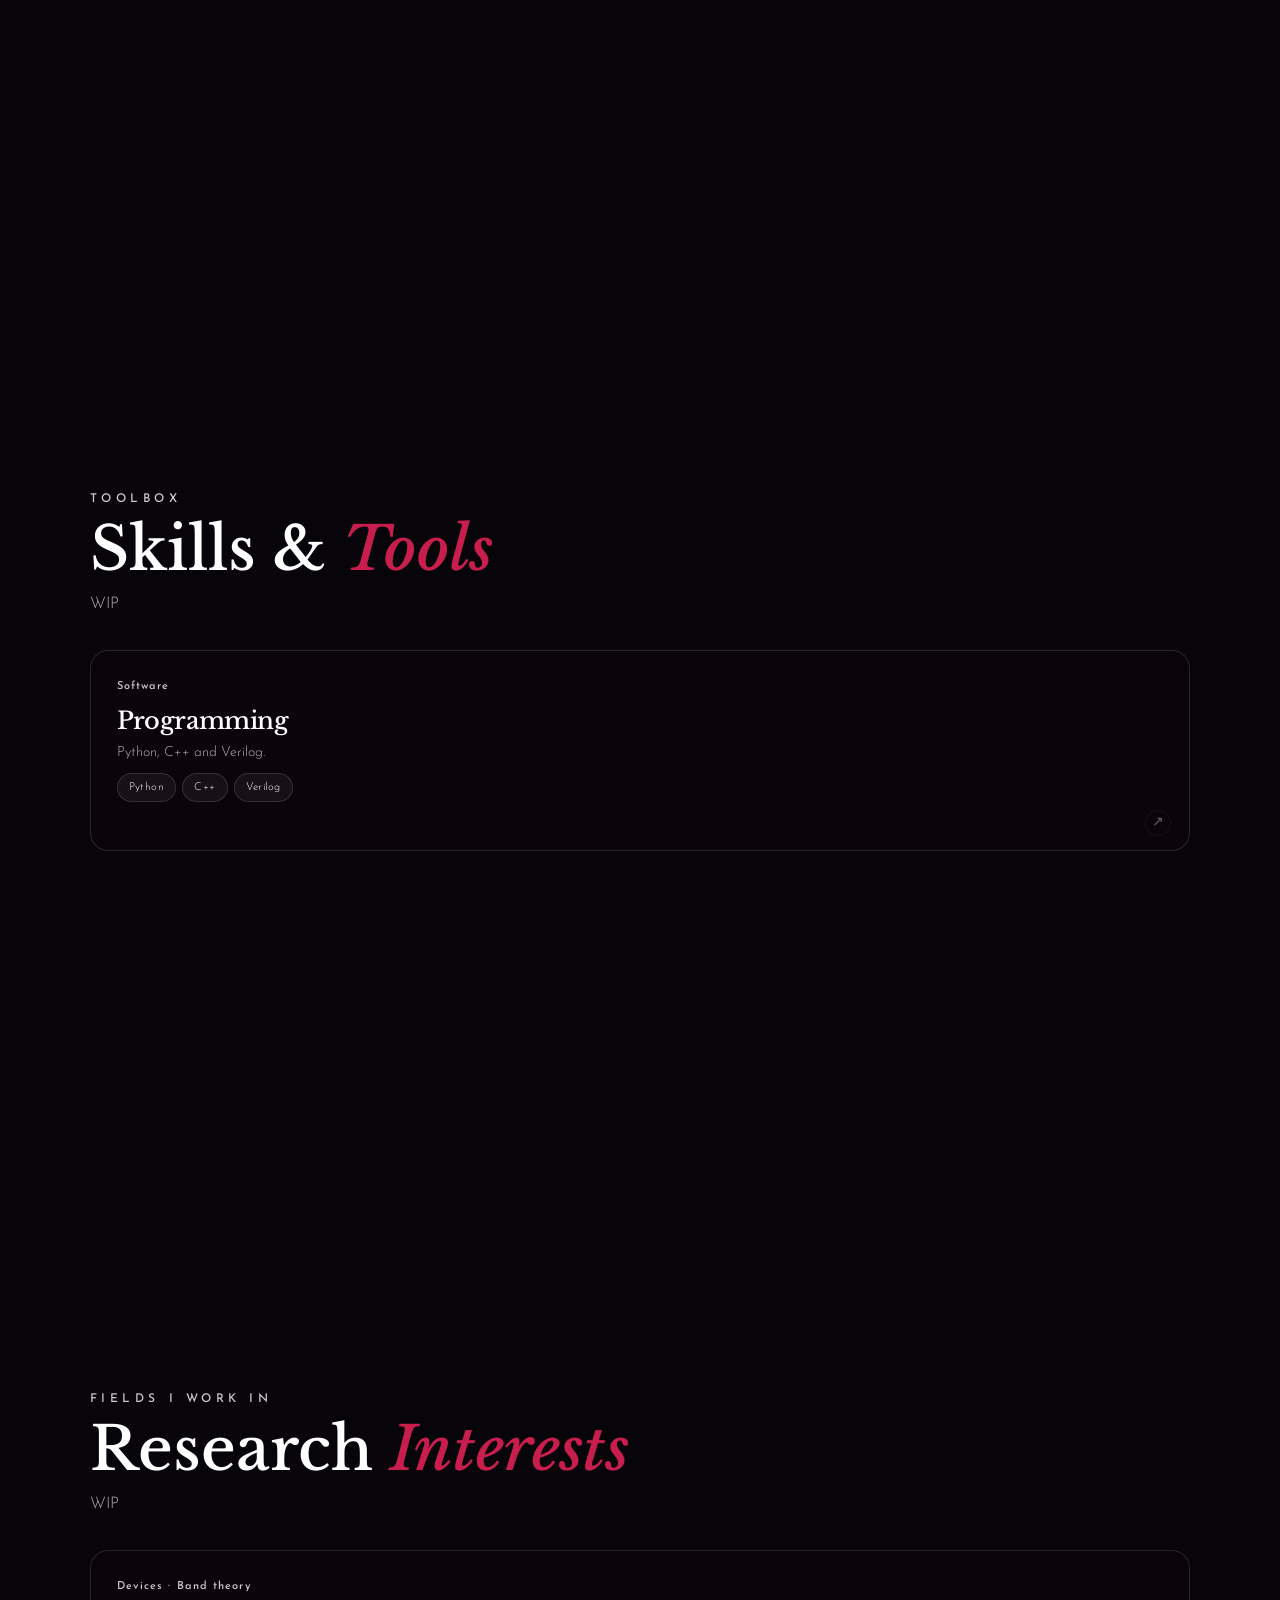
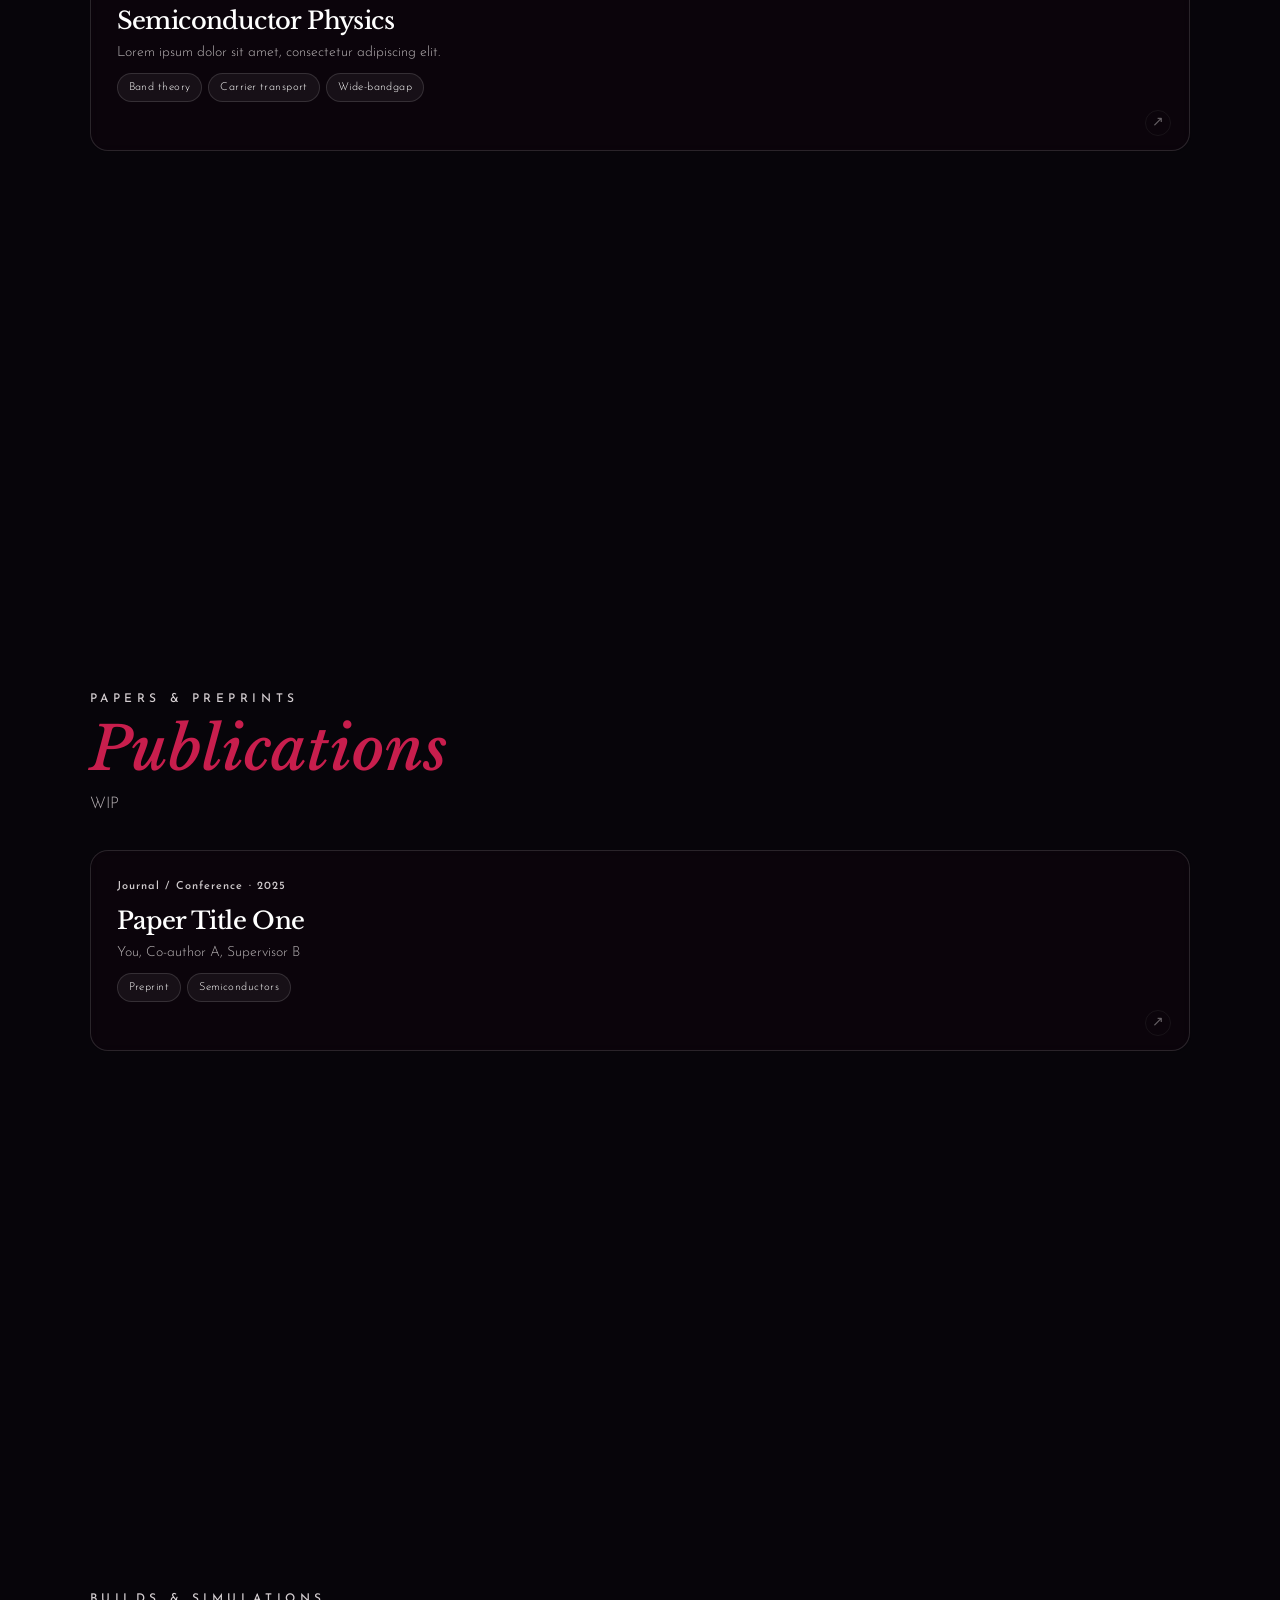
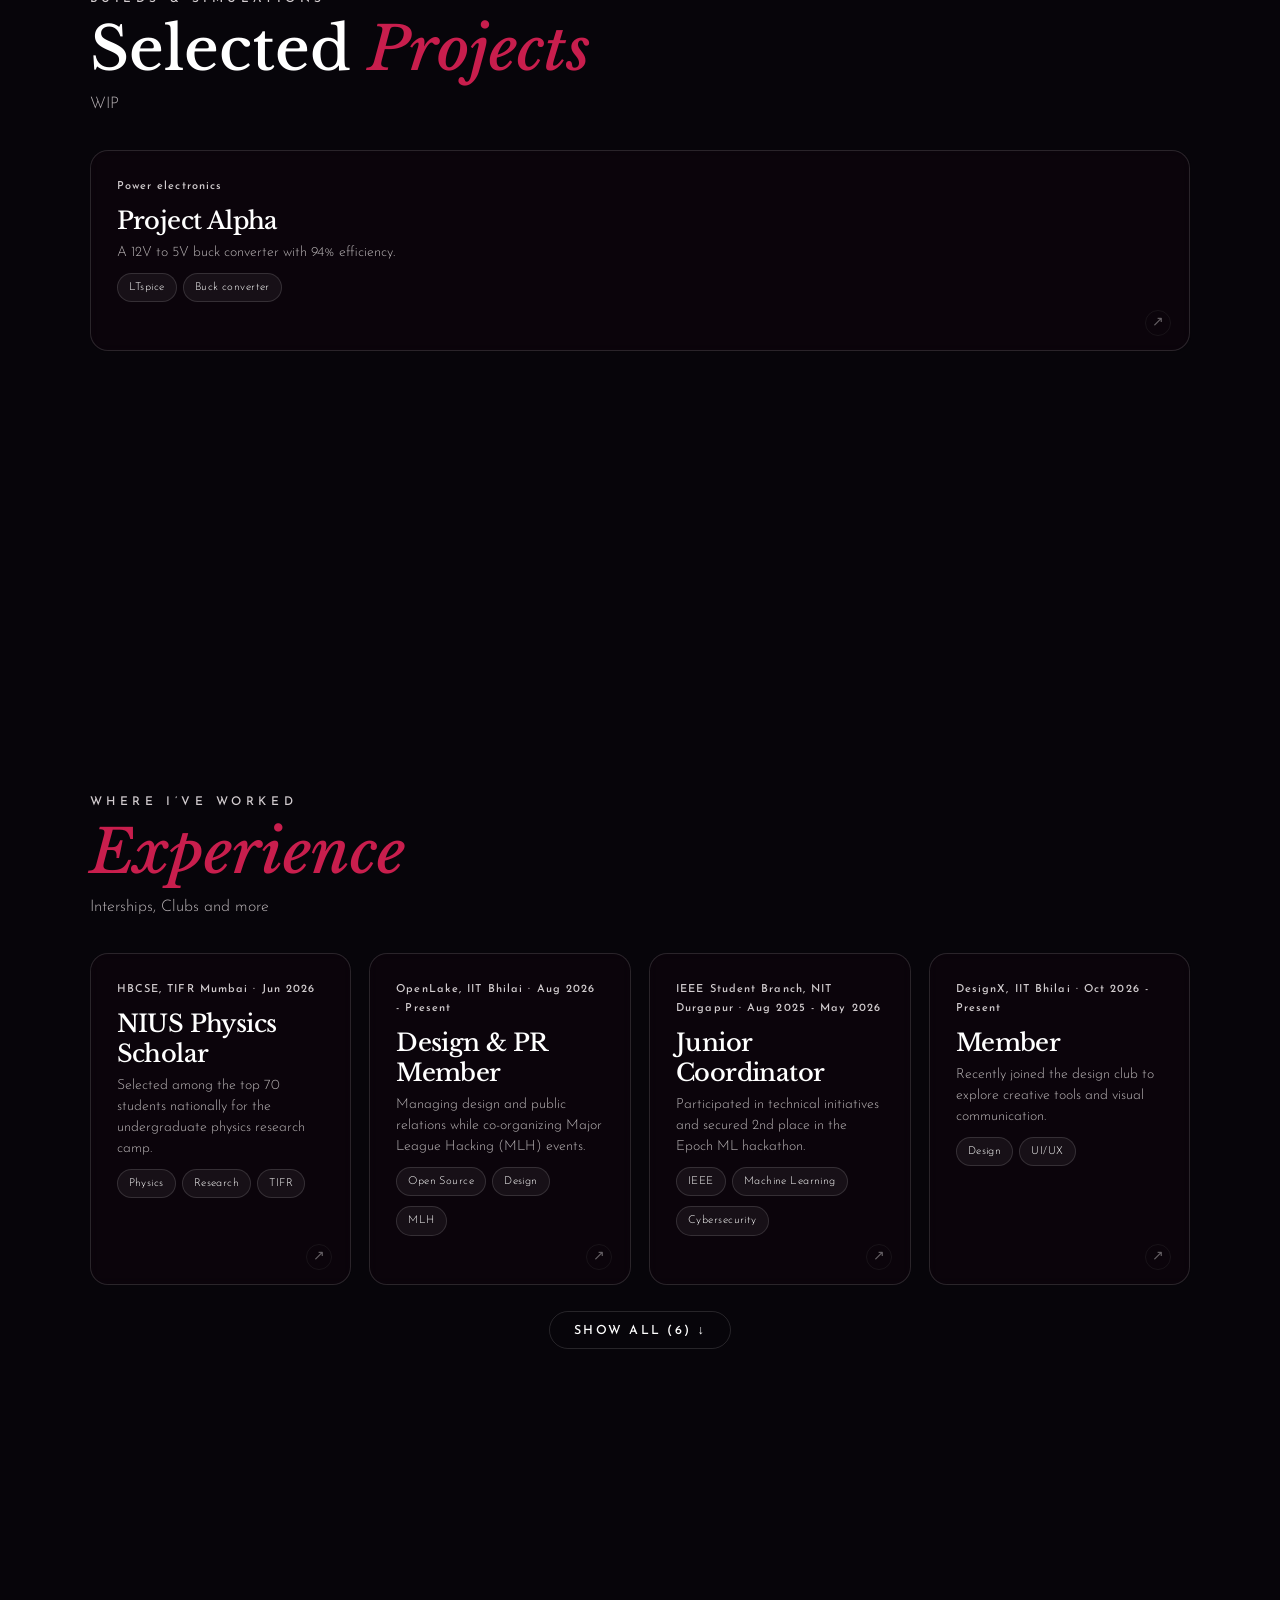
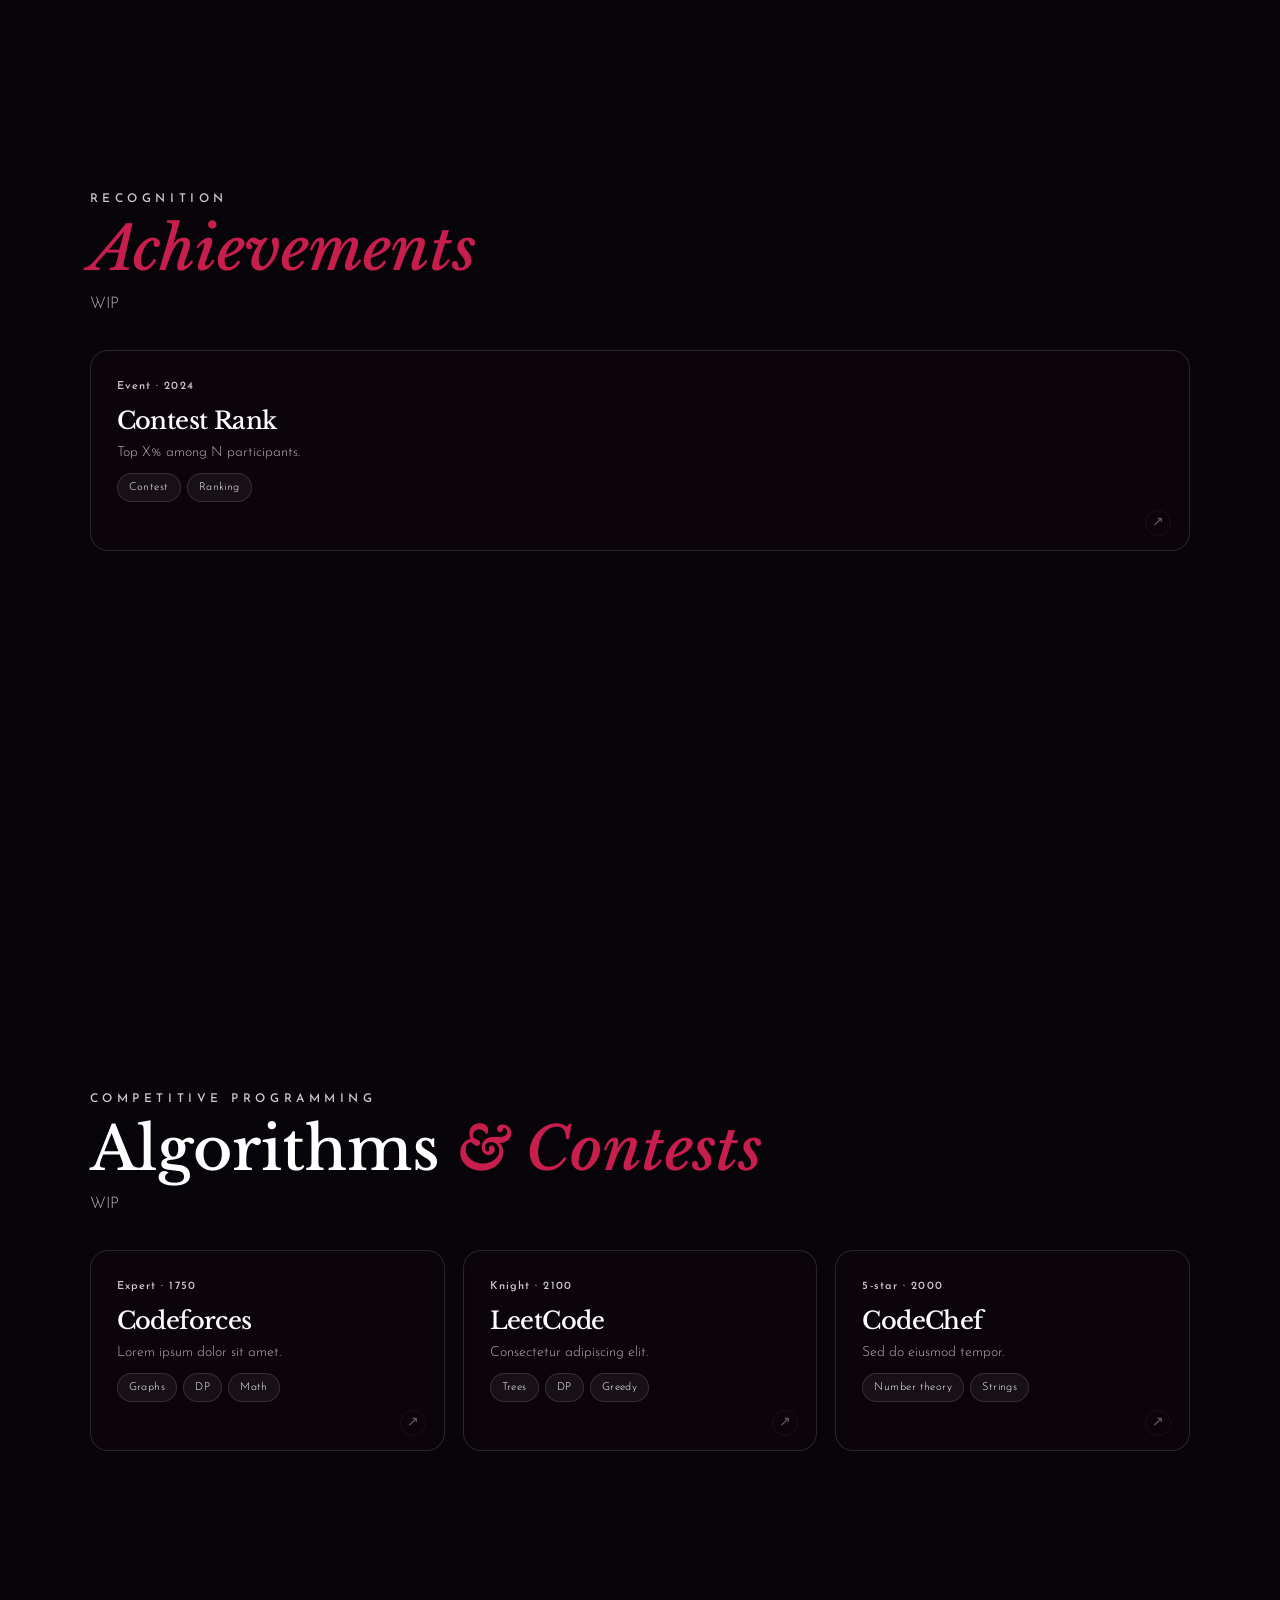
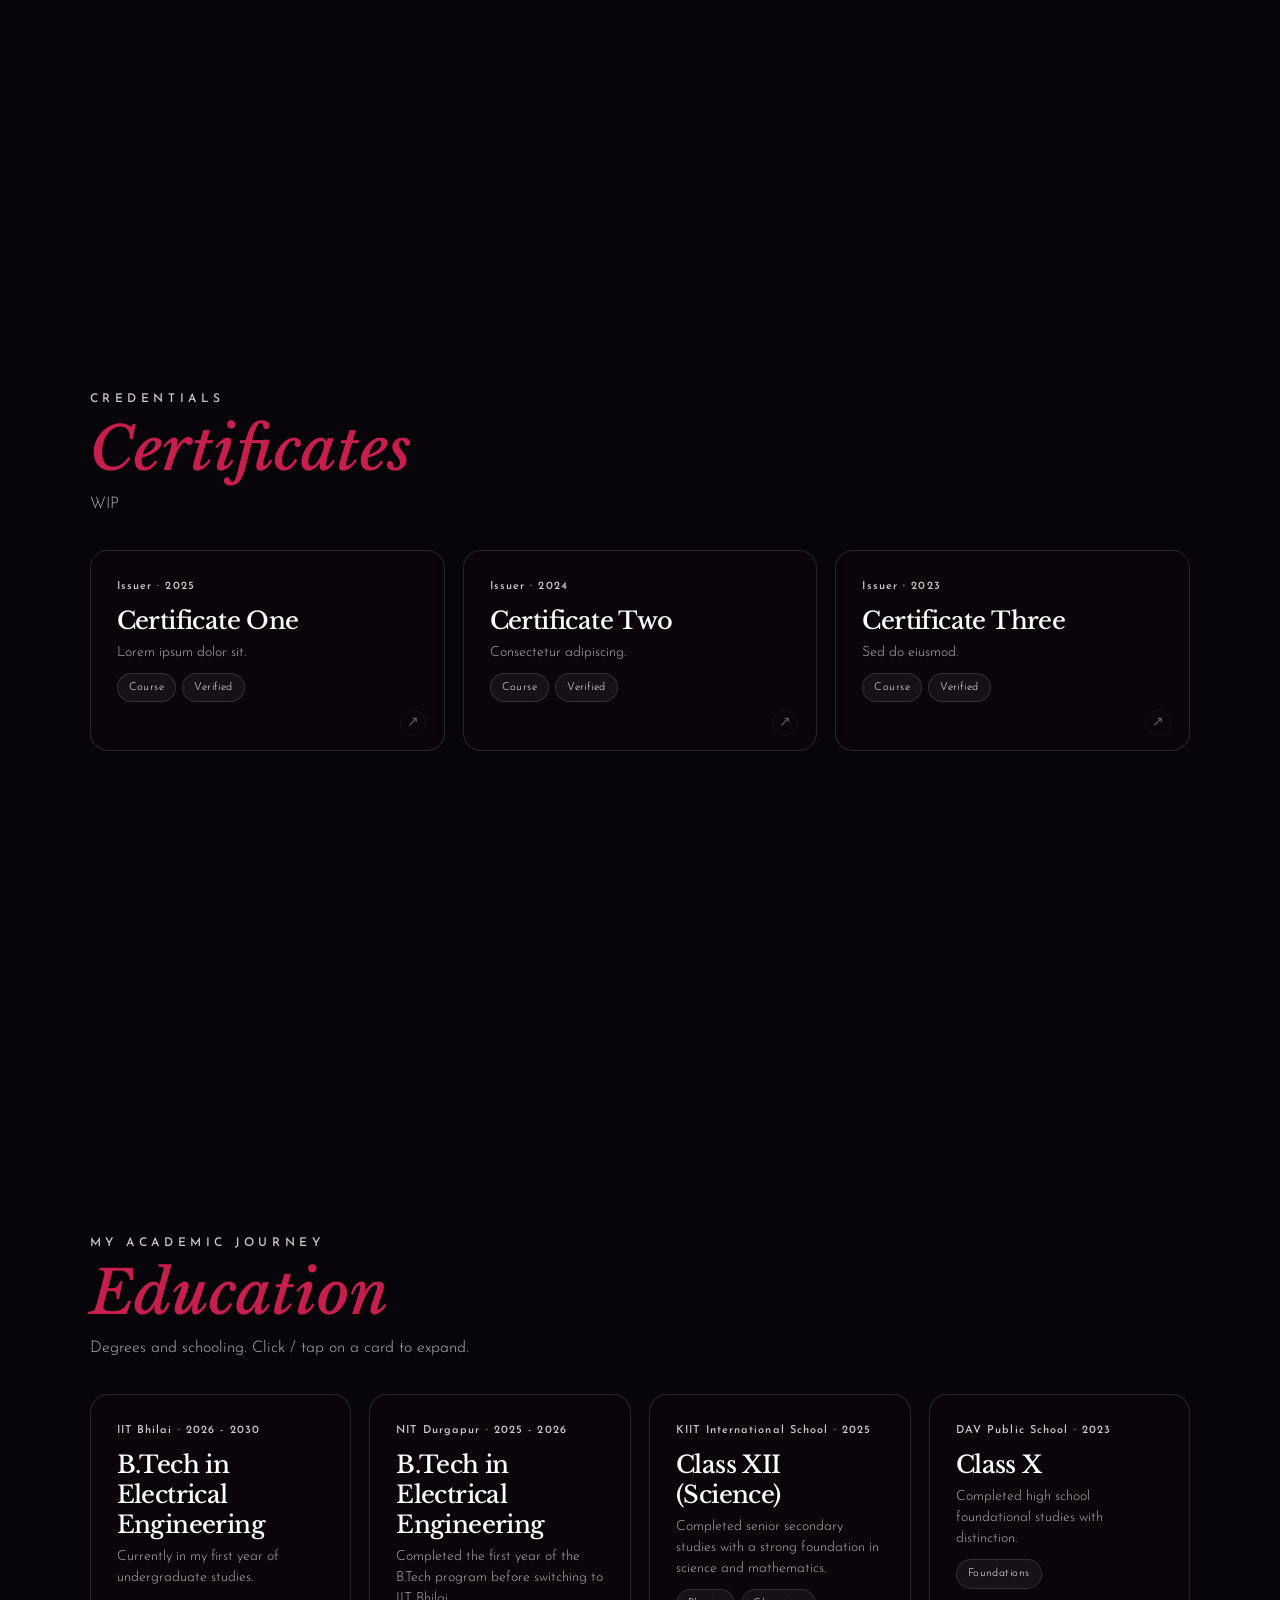
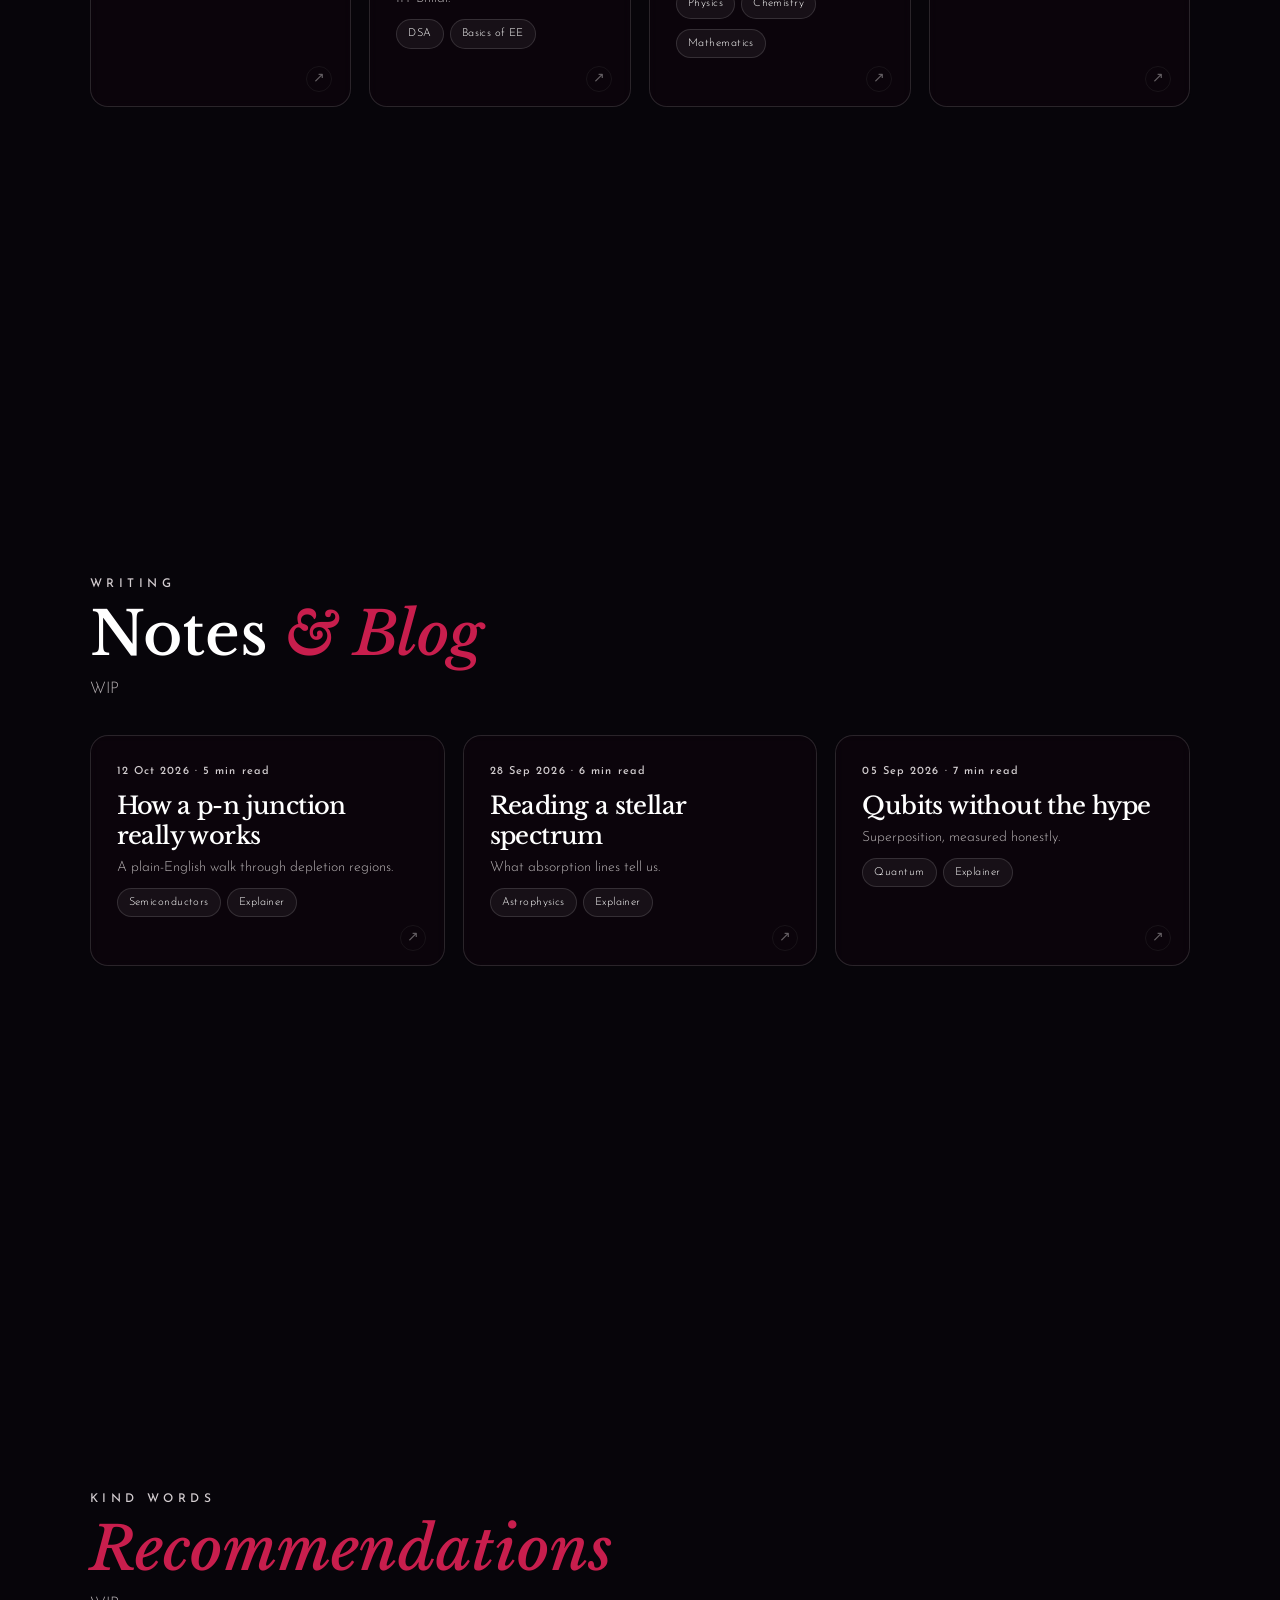
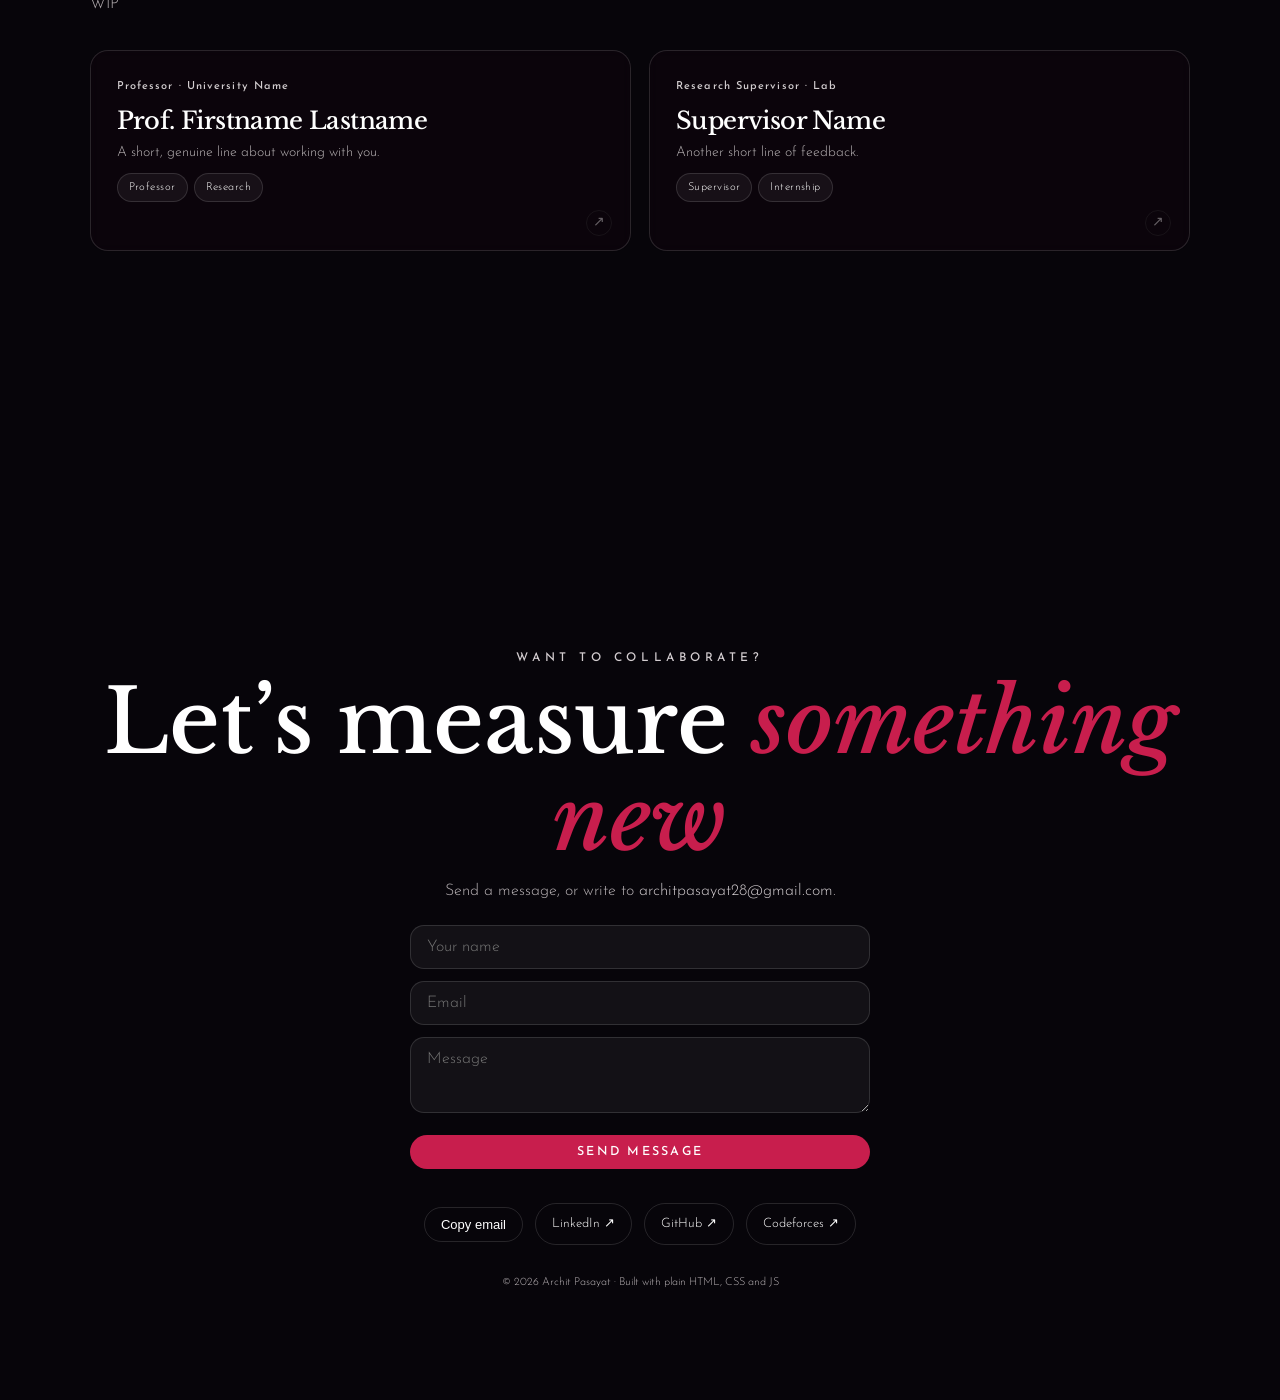
==== commit a6cef429: "Subtle font changes and typing line fixes" ====
--- a/index.html
+++ b/index.html
@@ -57,15 +57,10 @@
 <script>try{var p=localStorage.getItem('palette');if(p)document.documentElement.dataset.p=p}catch(e){}</script>
 
 <!-- ===== Fonts + stylesheet =====
-     Libre Baskerville = headings, Josefin Sans = body text, Cedarville Cursive = the typing line.
-     "preconnect" starts the connection to Google Fonts early so text appears faster. -->
+     Libre Baskerville = headings, Josefin Sans = body text, Cedarville Cursive = the typing line. -->
 <link rel="preconnect" href="https://fonts.googleapis.com">
 <link rel="preconnect" href="https://fonts.gstatic.com" crossorigin>
-<!-- Satoshi Bold for the navigation name. -->
-<link rel="preconnect" href="https://api.fontshare.com">
-<link rel="preconnect" href="https://cdn.fontshare.com" crossorigin>
 <link rel="stylesheet" href="https://fonts.googleapis.com/css2?family=Cedarville+Cursive&family=Josefin+Sans:wght@300;400;500&family=Libre+Baskerville:ital,wght@0,400;0,700;1,400&display=swap">
-<link rel="stylesheet" href="https://api.fontshare.com/v2/css?f[]=satoshi@700&display=swap">
 <!-- palettes.css holds the colour palettes; it must come BEFORE style.css -->
 <link rel="stylesheet" href="css/palettes.css">
 <link rel="stylesheet" href="css/style.css">
--- a/css/style.css
+++ b/css/style.css
@@ -10,15 +10,14 @@
      5. Section layout
      6. Hero
 
-   Fonts: --serif (Libre Baskerville) for headings, --sans (Josefin Sans) for text. Change them in section 1.
+   Fonts: --serif (Libre Baskerville) for headings, --sans (Josefin Sans) for text.
    Accent colours (--p1 ... --p4) come from css/palettes.css, so the corner switcher can swap them.
    ===================================================================== */
 
 
 /* ===== 1. THEME COLOURS =====
-   Every colour on the page comes from these variables. script.js sets <body data-t="...">
-   as you scroll and the matching block below takes over; the background fades because
-   body has a transition.
+   Main sections use deep black; About and Contact use the selected palette's deep colour.
+   script.js sets <body data-t="..."> as sections enter view; body has a transition for the change.
      --bg    background           --fg     main text          --mut    muted text
      --card  card fill            --line   borders            --pri    main accent (buttons, headings)
      --on    text on top of --pri --acc    small labels       --acc-rgb / --nn   the same colours as "r,g,b" for glows and the canvas */
@@ -56,11 +55,12 @@
   font:300 16px/1.75 var(--sans);
   -webkit-font-smoothing:antialiased;
   transition:background .8s,color .8s;overflow-x:hidden}
-h1,h2,h3{font-family:var(--serif);font-weight:500}   /* headings use the high-contrast serif */
+h1,h2,h3{font-family:var(--serif);font-weight:500} /* headings use the high-contrast serif */
 a{color:inherit;text-decoration:none}
 p{line-height:1.5} /* tighter paragraph leading than the body default */
 .tag{color:var(--acc);letter-spacing:.38em;font-size:12px;font-weight:500;text-transform:uppercase;transition:color .8s} /* small label above a heading */
 h2{font-size:clamp(36px,5vw,60px);line-height:1.1;margin:6px 0 10px} /* slightly larger section headings */
+@media(max-width:520px){h2{font-size:clamp(28px,8.5vw,44px)}} /* keep long headings inside narrow phone screens */
 h2 em{color:var(--pri);transition:color .8s}                    /* the coloured word in each heading */
 .sub{color:var(--mut);max-width:540px;margin-bottom:34px}        /* grey paragraph under a heading */
 #stars{position:fixed;inset:0;z-index:1;pointer-events:none;opacity:.55}  /* the star-network canvas (drawn by script.js) */
@@ -85,12 +85,21 @@
   position:fixed;top:calc(14px + env(safe-area-inset-top,0px));left:50%;transform:translateX(-50%);z-index:50;
   width:min(1120px,94vw);min-width:0;display:flex;justify-content:space-between;align-items:center;gap:48px;
   padding:8px 10px 8px 28px;border-radius:99px;
-  background:var(--card);backdrop-filter:blur(16px);border:1px solid var(--line);transition:background .8s,border-color .8s}
-nav .brand{font:700 clamp(17px,5vw,23px) 'Satoshi',var(--sans);letter-spacing:-.035em;color:var(--fg);white-space:nowrap}  /* bold Satoshi gives your name a clean, classical look */
-nav .links{display:flex;align-items:center;gap:6px;min-width:0}
-nav a.l{padding:6px 13px;border-radius:99px;font-size:12px;letter-spacing:.18em;text-transform:uppercase;color:var(--mut);transition:.3s}
-nav a.l:hover{color:var(--fg);background:var(--line)}
-nav .btn{padding:9px 20px;font-size:12px;white-space:nowrap}
+  background:var(--card);backdrop-filter:blur(16px);border:1px solid var(--line);transition:background .8s,border-color .8s} /* use the theme's original navigation surface */
+nav .brand{font:700 clamp(17px,5vw,23px) var(--serif);letter-spacing:-.035em;color:var(--fg);white-space:nowrap}  /* match the navigation name to the site's restored heading font */
+nav .links{display:flex;align-items:center;gap:4px;min-width:0}
+/* Keep section links quiet until hover or scroll-state gives them a soft accent outline. */
+nav a.l{padding:8px 12px;border:1px solid transparent;border-radius:99px;font-size:11px;letter-spacing:.14em;text-transform:uppercase;color:var(--mut);transition:color .3s,background .3s,border-color .3s}
+nav a.l:hover{color:var(--acc);background:rgba(var(--nn),.07);border-color:rgba(var(--nn),.14)}
+/* Let’s talk stays distinct as the primary action, but uses the same restrained glass surface. */
+nav .btn{
+  padding:9px 18px;font-size:11px;letter-spacing:.15em;white-space:nowrap;
+  background:rgba(var(--nn),.1);color:var(--fg);border:1px solid rgba(var(--nn),.32);
+  box-shadow:inset 0 1px rgba(255,255,255,.1);transition:transform .3s,background .3s,border-color .3s,box-shadow .3s}
+nav .btn:hover{transform:translateY(-2px);background:rgba(var(--nn),.18);border-color:rgba(var(--nn),.62);filter:none;box-shadow:0 6px 20px rgba(var(--nn),.18)}
+/* Mark the current section and keep keyboard focus as visible as hover. */
+nav a.l.on{color:var(--acc);background:rgba(var(--nn),.1);border-color:rgba(var(--nn),.2)}
+nav a:focus-visible{outline:2px solid var(--acc);outline-offset:2px}
 @media(max-width:900px){nav a.l{display:none}nav{gap:16px;padding-left:20px}}   /* tablets and phones: keep only the name and button */
 @media(max-width:520px){nav{gap:12px;padding-left:16px}nav .btn{padding:7px 10px;letter-spacing:.12em}}
 
@@ -127,11 +136,12 @@
 /* ===== 6. HERO ===== */
 .hero{display:grid;grid-template-columns:1.1fr .9fr;gap:36px;align-items:center}
 @media(max-width:860px){.hero{grid-template-columns:1fr}}         /* phones: stack */
-.hero h1{font-size:clamp(32px,7vw,88px);line-height:1.05;margin:8px 0}
+.hero h1{font-size:clamp(38px,8vw,96px);line-height:1.05;margin:8px 0 18px}
 .hero h1 span{color:var(--pri);font-style:italic;transition:color .8s}
 .type{color:var(--acc);font:400 clamp(18px,3.25vw,28px)/1.35 'Cedarville Cursive',cursive;min-height:1.35em;margin-bottom:12px}
 .type::after{content:"|";animation:bl 1s steps(1) infinite}      /* blinking cursor after the typed text */
 @keyframes bl{50%{opacity:0}}
+@media(max-width:520px){.type{height:2.7em;min-height:0;overflow:hidden;font-size:clamp(15px,4.1vw,19px);line-height:1.35;display:-webkit-box;-webkit-box-orient:vertical;-webkit-line-clamp:2}} /* reserve two lines so cycling phrases cannot push the hero downward */
 .row{display:flex;gap:12px;flex-wrap:wrap;align-items:center;margin-top:24px}
 .soc{padding:9px 16px;border-radius:99px;border:1px solid var(--line);font-size:13px;background:none;color:inherit;cursor:pointer;transition:.3s} /* social pill buttons */
 .soc:hover{border-color:var(--acc);color:var(--acc);transform:translateY(-3px)}
@@ -163,26 +173,39 @@
 
 
 /* ===== 8. CARDS AND GRID ===== */
-.grid{display:grid;gap:20px;grid-template-columns:repeat(auto-fit,minmax(min(100%,250px),1fr))}   /* as many columns as fit without forcing overflow on phones */
+.grid{display:grid;gap:18px;grid-template-columns:repeat(auto-fit,minmax(min(100%,250px),1fr))}   /* as many columns as fit without forcing overflow on phones */
 .grid:not(.all) .card.extra{display:none}                        /* cards beyond SITE.limit stay hidden until "Show all" */
 .showmore{align-self:center;margin-top:26px}
 .card{
-  position:relative;min-width:0;overflow:hidden;padding:24px;border-radius:20px;
-  background:var(--card);border:1px solid var(--line);backdrop-filter:blur(8px);
-  transition:border-color .3s,box-shadow .3s,background .8s,color .3s,transform .3s}
-.card:not(.x):hover,.card:not(.x):focus-visible{border-color:var(--acc);color:var(--acc);transform:translateY(-3px)} /* Match the hero social buttons: accent and lift on hover or keyboard focus. */
-.card[data-x]{cursor:pointer}                                    /* data-x marks a card that can be expanded */
-.card[data-x]:hover,.card[data-x]:focus-visible{border-color:var(--acc);box-shadow:0 0 36px rgba(var(--acc-rgb),.2)}
-.card[data-x]::after{content:"↗ expand";position:absolute;right:18px;bottom:14px;font-size:11px;color:var(--acc);opacity:0;transition:.3s}
-.card[data-x]:hover::after{opacity:1}                            /* the "expand" hint appears on hover */
-.card h3{font-size:24px;line-height:1.2;margin-bottom:4px} /* slightly smaller than section headings */
+  position:relative;min-width:0;overflow:hidden;padding:26px;border-radius:18px;
+  background:rgba(var(--nn),.025);border:1px solid var(--line);backdrop-filter:blur(5px); /* keep regular cards nearly clear while preserving a light glass separation */
+  transition:border-color .7s,box-shadow .8s,background .8s,color .3s,transform .3s}
+.card:not(.x):hover,.card:not(.x):focus-visible{
+  border-color:rgba(var(--acc-rgb),.45);color:var(--acc);transform:translateY(-4px);
+  box-shadow:inset 0 20px 32px -28px rgba(var(--acc-rgb),.7),0 16px 40px rgba(var(--nn),.2)} /* slowly reveal the static top highlight and soft outer glow */
+.card[data-x]{cursor:pointer;padding-bottom:48px}                 /* reserve a quiet corner for the expand hint */
+@property --card-beam-angle{syntax:"<angle>";inherits:true;initial-value:0deg}
+.card::before{
+  content:"";position:absolute;inset:0;padding:1.5px;border-radius:inherit;pointer-events:none;
+  background:
+    conic-gradient(from var(--card-beam-angle),transparent 0deg 255deg,rgba(var(--acc-rgb),.04) 276deg,rgba(var(--acc-rgb),.2) 294deg,rgba(var(--acc-rgb),.72) 312deg,rgba(var(--acc-rgb),1) 320deg,rgba(var(--acc-rgb),.7) 328deg,rgba(var(--acc-rgb),.18) 346deg,transparent 360deg),
+    conic-gradient(from calc(var(--card-beam-angle) + 180deg),transparent 0deg 255deg,rgba(var(--acc-rgb),.04) 276deg,rgba(var(--acc-rgb),.2) 294deg,rgba(var(--acc-rgb),.72) 312deg,rgba(var(--acc-rgb),1) 320deg,rgba(var(--acc-rgb),.7) 328deg,rgba(var(--acc-rgb),.18) 346deg,transparent 360deg);
+  -webkit-mask:linear-gradient(#fff 0 0) content-box,linear-gradient(#fff 0 0);-webkit-mask-composite:xor;mask-composite:exclude;
+  filter:drop-shadow(0 0 4px rgba(var(--acc-rgb),.8)) drop-shadow(0 0 9px rgba(var(--acc-rgb),.4));
+  opacity:0;animation:card-beam 3.2s linear infinite;transition:opacity .8s ease}
+.card:not(.x):hover::before,.card:not(.x):focus-visible::before{opacity:1} /* fade the continuously moving accent beams in and out smoothly */
+.card.beam-paused::before{opacity:1;animation-play-state:paused}
+@keyframes card-beam{to{--card-beam-angle:360deg}}
+.card[data-x]::after{content:"↗";position:absolute;right:18px;bottom:14px;width:24px;height:24px;display:grid;place-items:center;border:1px solid var(--line);border-radius:50%;color:var(--acc);font-size:14px;opacity:.45;transition:opacity .25s,transform .25s,border-color .25s}
+.card[data-x]:hover::after,.card[data-x]:focus-visible::after{opacity:1;border-color:rgba(var(--acc-rgb),.55);transform:translateY(-2px)} /* keep the expand cue subtle until interaction */
+.card h3{font-size:24px;line-height:1.25;letter-spacing:-.025em;margin-bottom:6px} /* slightly smaller than section headings */
 .card h3,.card .s,.card p,.chip,.dd span{overflow-wrap:anywhere}
 .card .s,.card h3{transition:padding-right .5s,font-size .5s,color .8s}   /* these resize smoothly when a card expands */
 .card:not(.x) h3{transition:padding-right .5s,font-size .5s,color .8s} /* Keep the regular card title color transition at .8s. */
-.card .s{color:var(--acc);font-size:13px;margin-bottom:8px}      /* subtitle line */
+.card .s{color:var(--acc);font-size:11px;font-weight:500;letter-spacing:.1em;margin-bottom:10px} /* compact metadata above the title */
 .card p{color:var(--mut);font-size:14px}
-.chip{display:inline-block;padding:2px 13px;margin:10px 6px 0 0;border-radius:99px;border:1px solid var(--line);font-size:12px;letter-spacing:.08em;transition:border-color .3s,color .3s,box-shadow .3s} /* tag chips */
-.chip:hover{border-color:var(--acc);color:var(--acc);box-shadow:0 0 14px rgba(var(--acc-rgb),.2)}
+.chip{display:inline-block;padding:4px 11px;margin:10px 6px 0 0;border-radius:99px;border:1px solid var(--line);background:rgba(var(--acc-rgb),.06);font-size:11px;letter-spacing:.04em;transition:border-color .3s,color .3s,background .3s} /* softly filled category chips */
+.chip:hover{border-color:var(--acc);color:var(--acc);background:rgba(var(--acc-rgb),.12)}
 .more,.corner{display:none}                                      /* details and corner buttons exist only in the expanded copy */
 
 
@@ -191,14 +214,17 @@
 .ov{position:fixed;inset:0;z-index:80;background:rgba(0,0,0,0);backdrop-filter:blur(0);transition:.4s}   /* dark backdrop */
 .ov.on{background:rgba(0,0,0,.6);backdrop-filter:blur(8px)}
 .card.x{
-  position:fixed;margin:0;max-height:86vh;overflow:auto;cursor:default;
-  background:var(--bg);box-shadow:0 30px 90px rgba(0,0,0,.5);
-  transition:left .5s cubic-bezier(.2,.8,.2,1),top .5s cubic-bezier(.2,.8,.2,1),width .5s cubic-bezier(.2,.8,.2,1),height .5s cubic-bezier(.2,.8,.2,1)} /* position and size animate */
+  position:fixed;margin:0;max-height:86vh;overflow:auto;cursor:default;padding-bottom:26px;
+  background:var(--bg);
+  box-shadow:inset 0 20px 32px -28px rgba(var(--acc-rgb),.7),0 30px 90px rgba(0,0,0,.5);
+  transition:left .5s cubic-bezier(.2,.8,.2,1),top .5s cubic-bezier(.2,.8,.2,1),width .5s cubic-bezier(.2,.8,.2,1),height .5s cubic-bezier(.2,.8,.2,1),box-shadow .8s ease} /* animate position, size, and the retained top highlight */
 .card.x::after{display:none}
+.card.x::before{display:block;opacity:1;animation:none}          /* hold the copied beam angle throughout the expand and close animation */
 .card.x .more{display:block;margin-top:14px;animation:fi .6s .25s both}   /* the details fade in */
 @keyframes fi{from{opacity:0;transform:translateY(12px)}}
 .card.x:not(.closing) h3{font-size:34px}                          /* bigger title when open */
 .card.x:not(.closing) .s,.card.x:not(.closing) h3{padding-right:130px}   /* leave room for the corner buttons */
+.card.x.closing{box-shadow:inset 0 20px 32px -28px rgba(var(--acc-rgb),0),0 0 0 0 rgba(0,0,0,0);transition-duration:.5s} /* fade both compatible shadow layers as the card returns to its original size */
 .card.x.closing .more,.card.x.closing .corner{opacity:0;animation:none;transition:opacity .18s}   /* on close the details fade out first */
 .card.x .corner{display:flex;align-items:center;gap:8px;position:absolute;top:16px;right:16px;z-index:2}   /* link + close button */
 .lk{padding:7px 15px;border-radius:99px;background:var(--pri);color:var(--on);font-size:11.5px;font-weight:500;letter-spacing:.14em;text-transform:uppercase;transition:.3s}
@@ -234,7 +260,7 @@
   background:var(--card);border:1px solid var(--line);color:var(--fg);font:300 16px var(--sans)}
 input:focus,textarea:focus{border-color:var(--acc)}
 .rv{opacity:0;transform:translateY(36px);transition:opacity .8s,transform .8s}   /* hidden and shifted down until scrolled into view */
-.card.rv:not(.x){transition:opacity .8s,transform .3s,border-color .3s,box-shadow .3s,background .8s,color .3s;transition-delay:var(--reveal-delay,0s),0s,0s,0s,0s,0s} /* Stagger the reveal fade without delaying hover feedback. */
+.card.rv:not(.x){transition:opacity .8s,transform .3s,border-color .7s,box-shadow .8s,background .8s,color .3s;transition-delay:var(--reveal-delay,0s),0s,0s,0s,0s,0s} /* stagger the reveal without shortening the beam glow's fade */
 .rv{transition-delay:var(--reveal-delay,0s)}
 .rv.in{opacity:1;transform:none}                                                  /* script.js adds .in when the element is visible */
 
@@ -245,7 +271,6 @@
 .skip{position:fixed;left:16px;top:-60px;z-index:200;padding:10px 18px;border-radius:99px;background:var(--pri);color:var(--on);font-size:13px;transition:top .3s}
 .skip:focus{top:16px}                                               /* "Skip to content" slides into view on Tab */
 .sprog{position:fixed;top:0;left:0;width:100%;height:2px;background:var(--pri);transform-origin:0 50%;transform:scaleX(0);z-index:60}   /* scroll-progress bar */
-nav a.l.on{color:var(--fg);background:var(--line)}                  /* nav link of the section you are in */
 
 /* Page fade (works with js/transition.js): the page fades in when it loads; when a link to another page
    is clicked, transition.js adds "leaving" to <html> and the page fades out. */
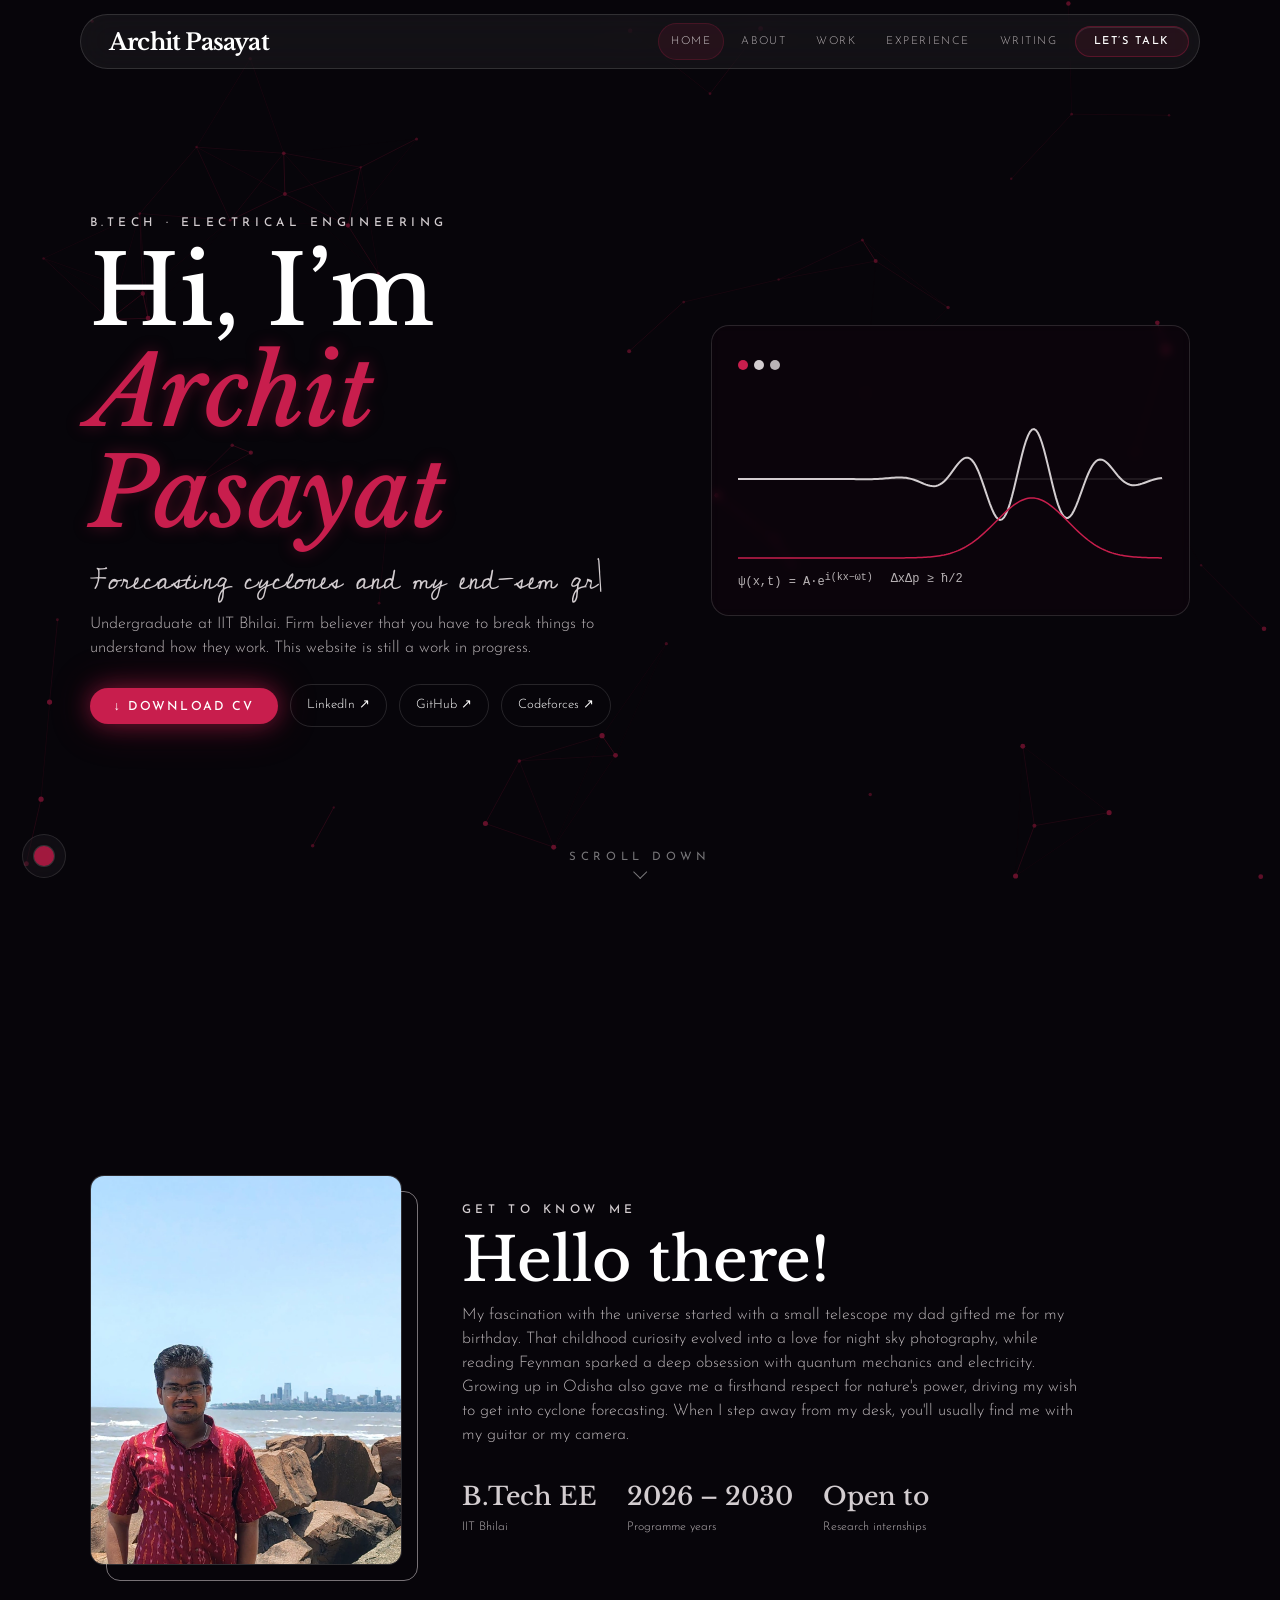
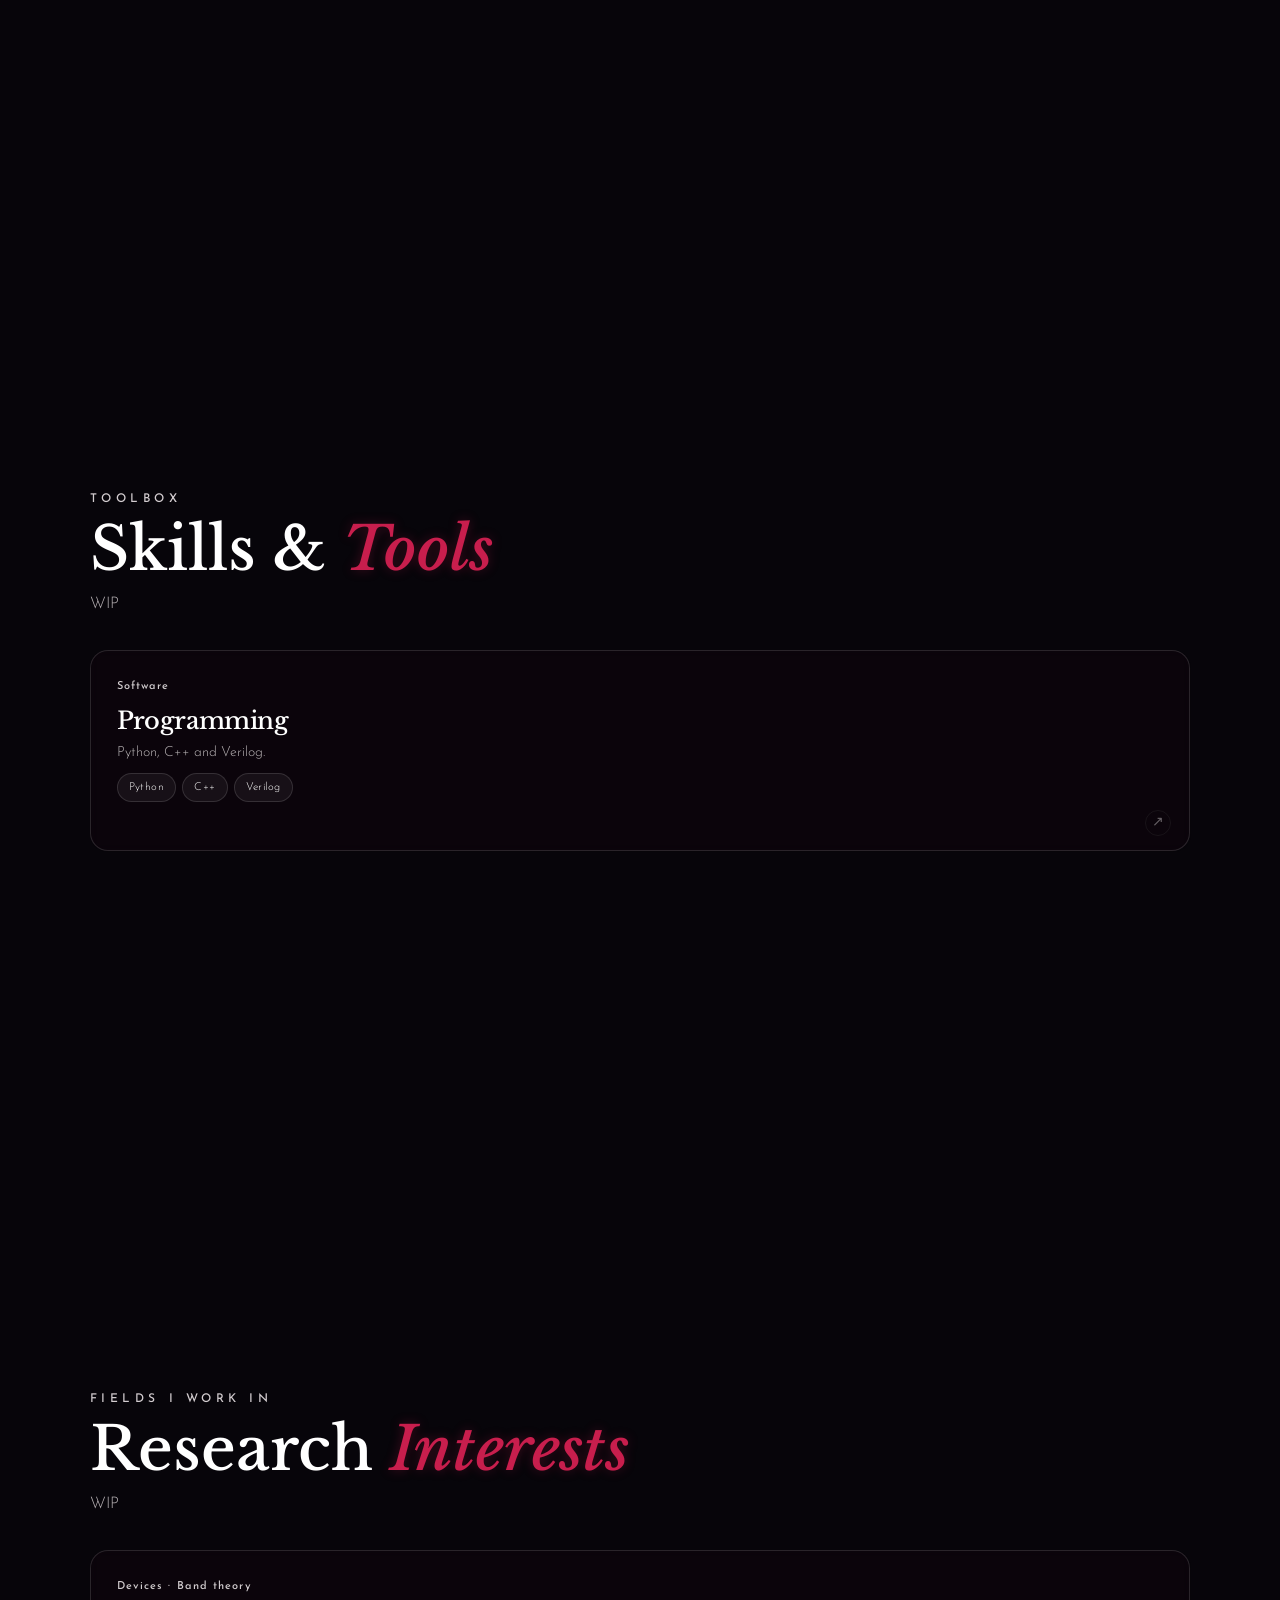
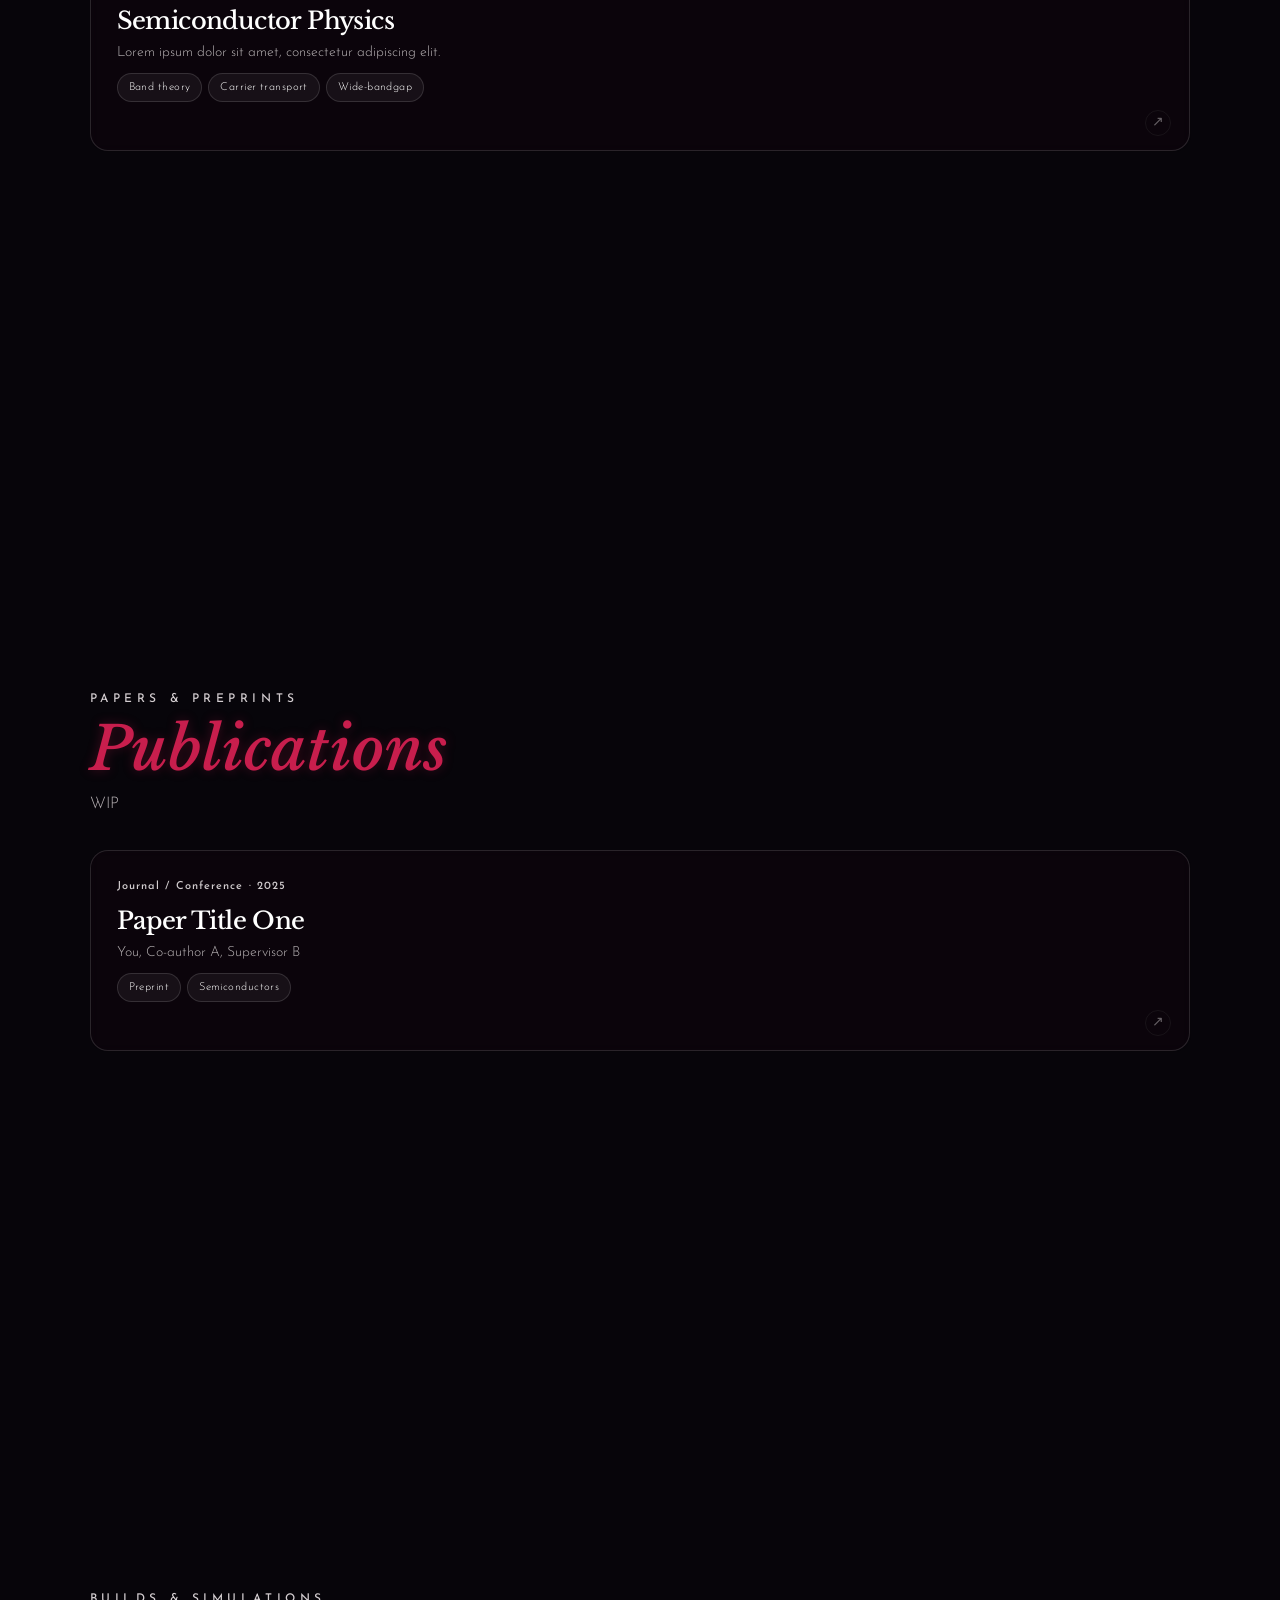
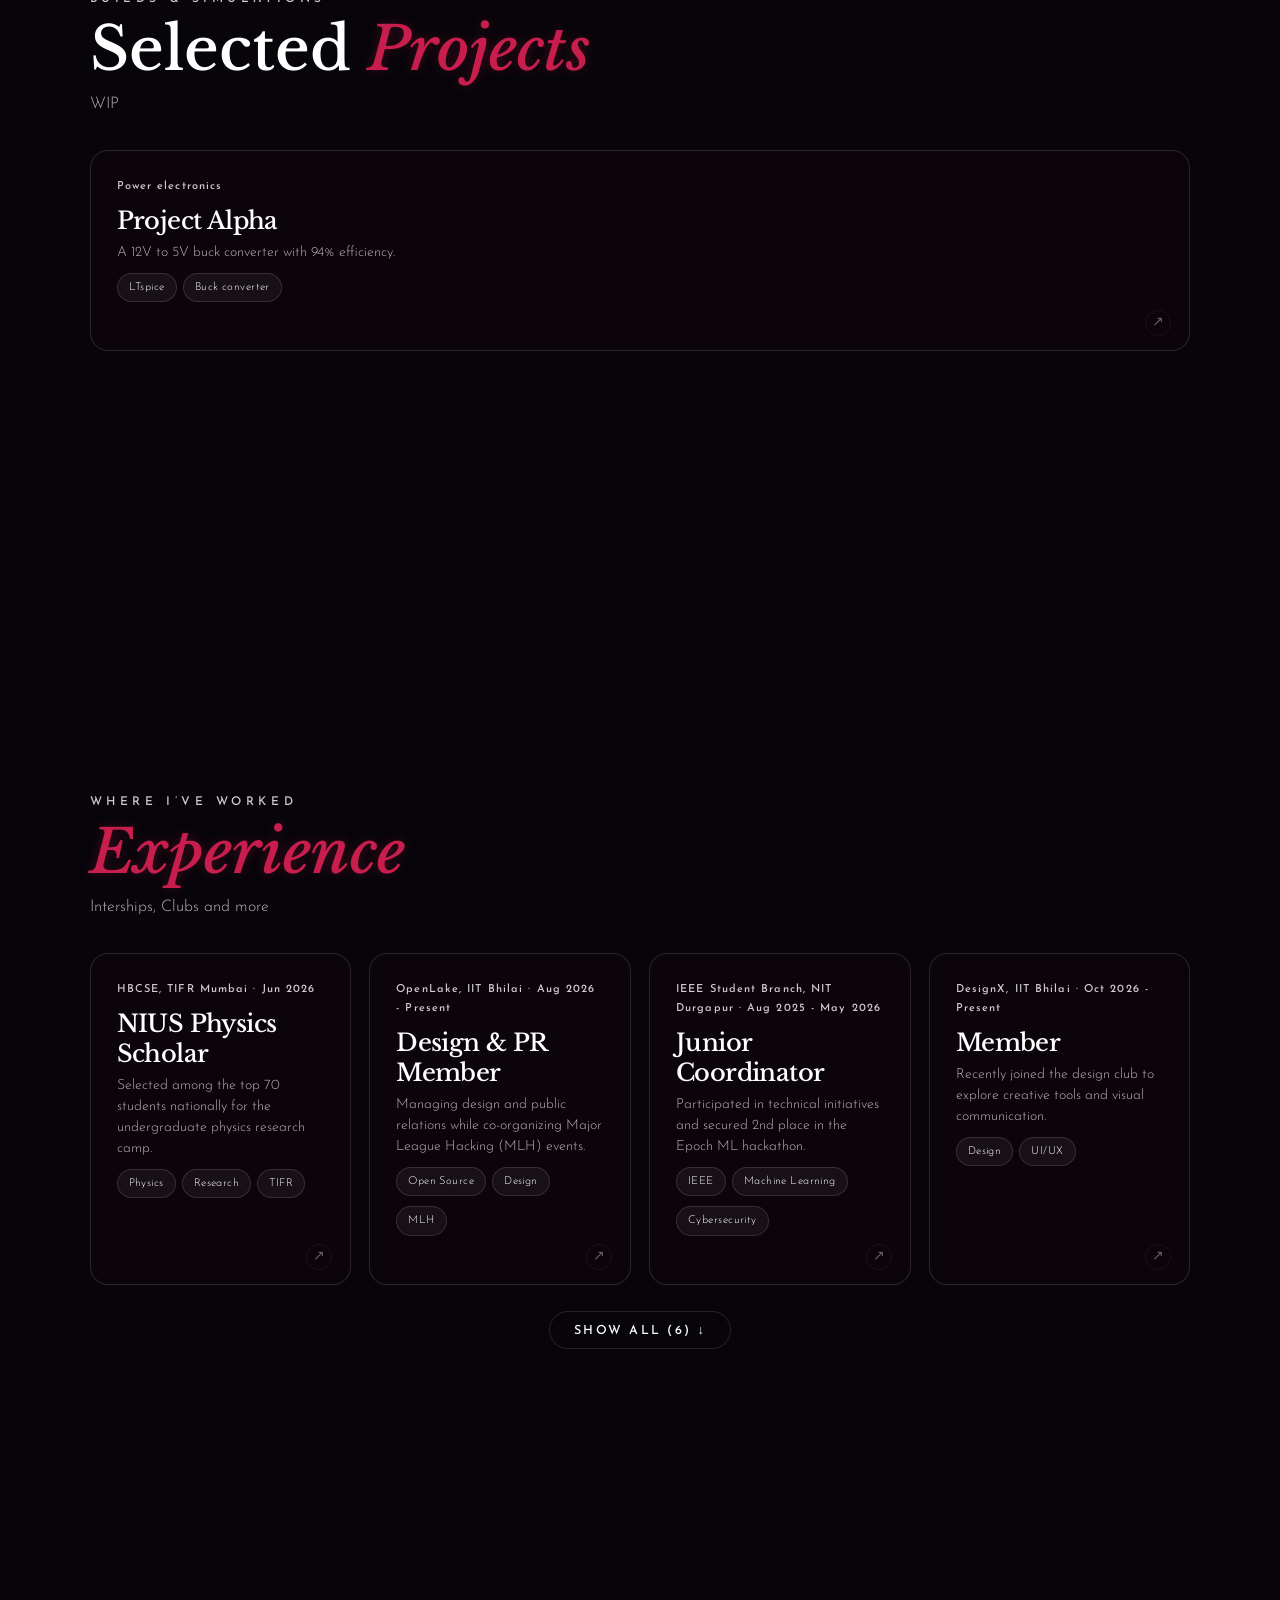
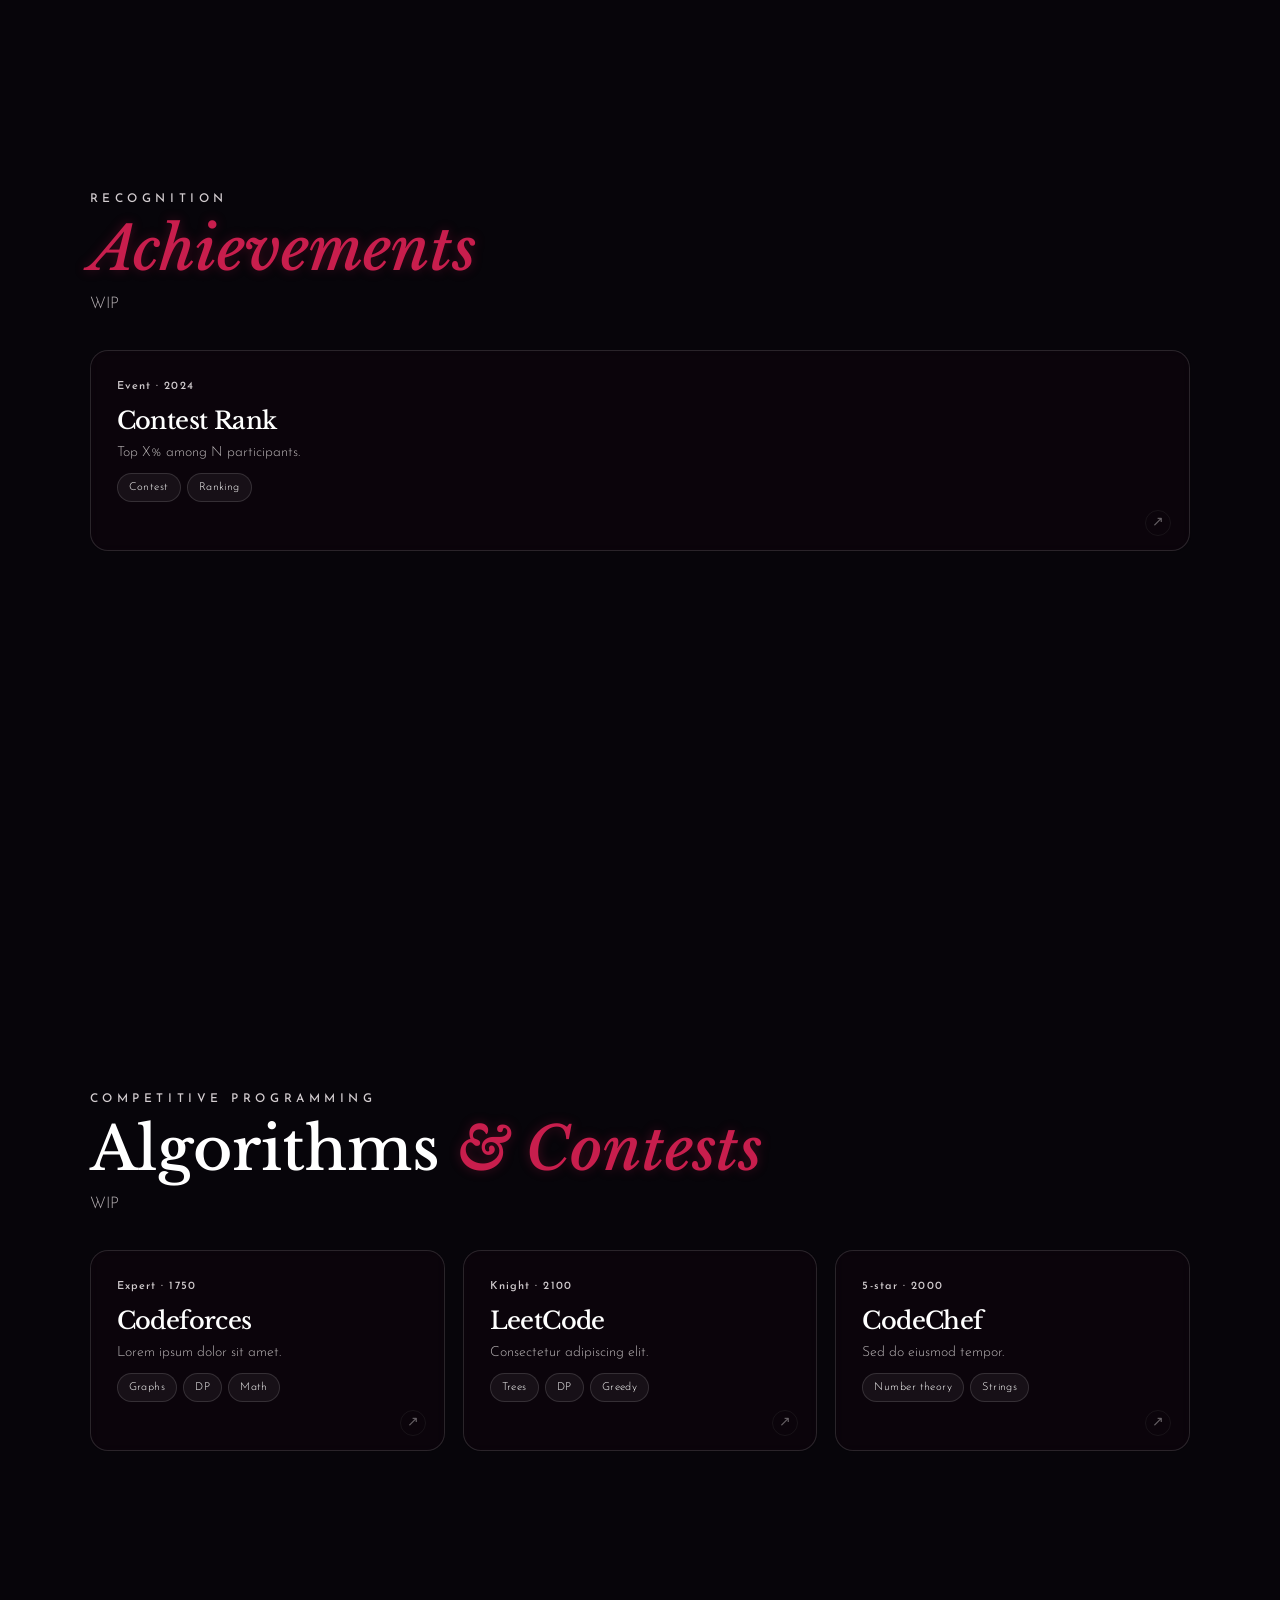
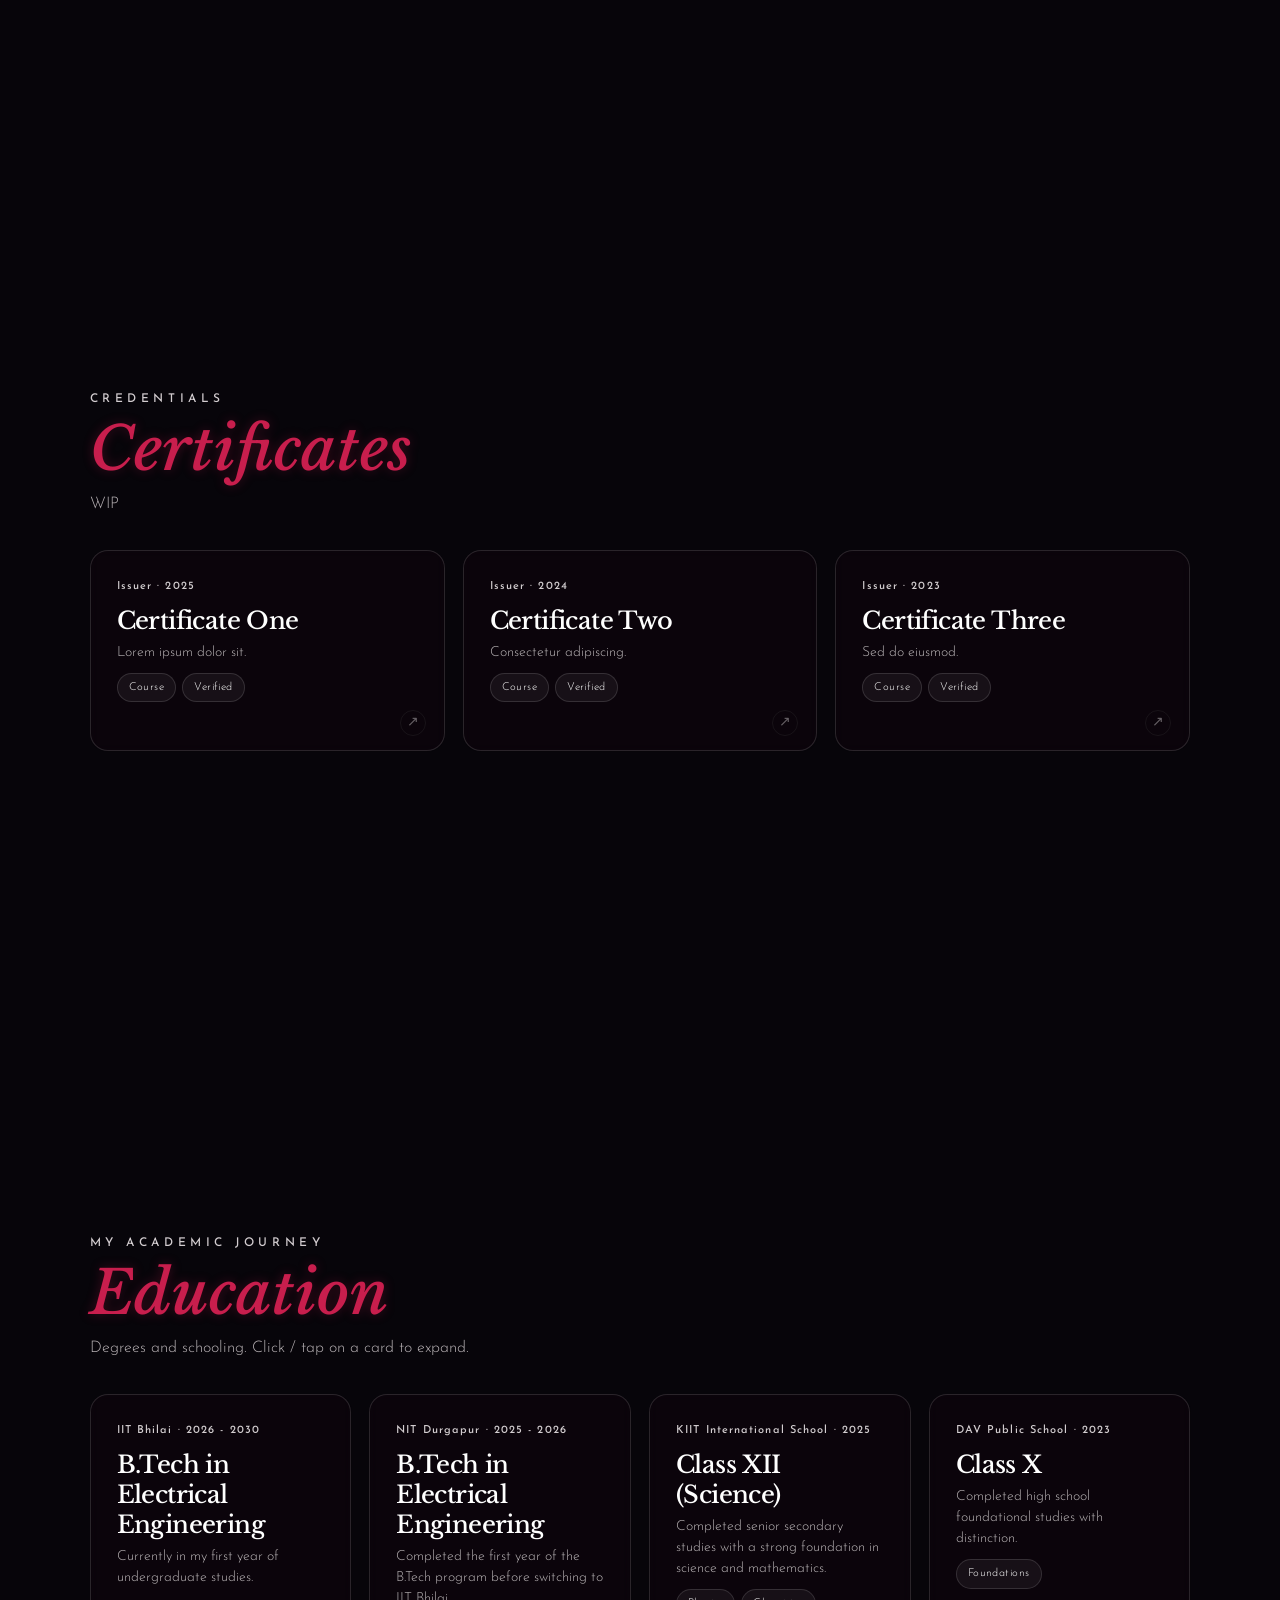
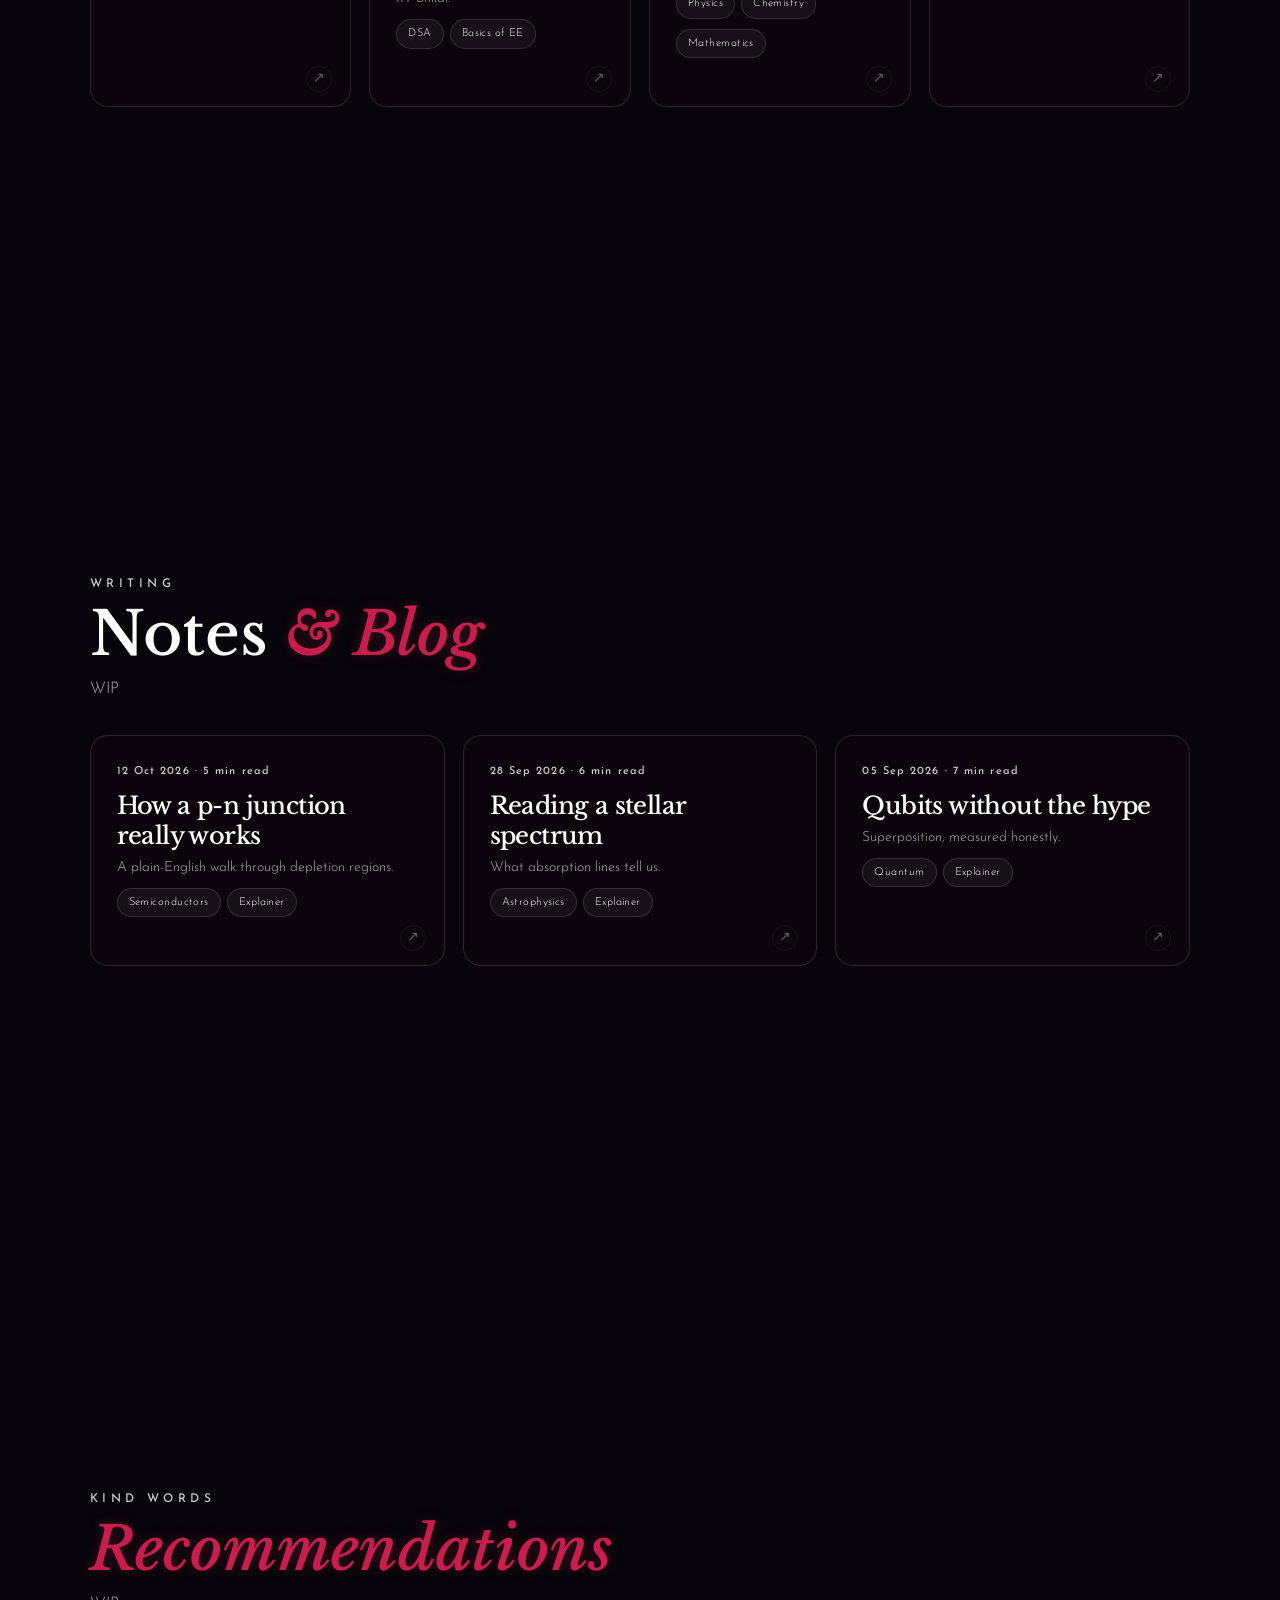
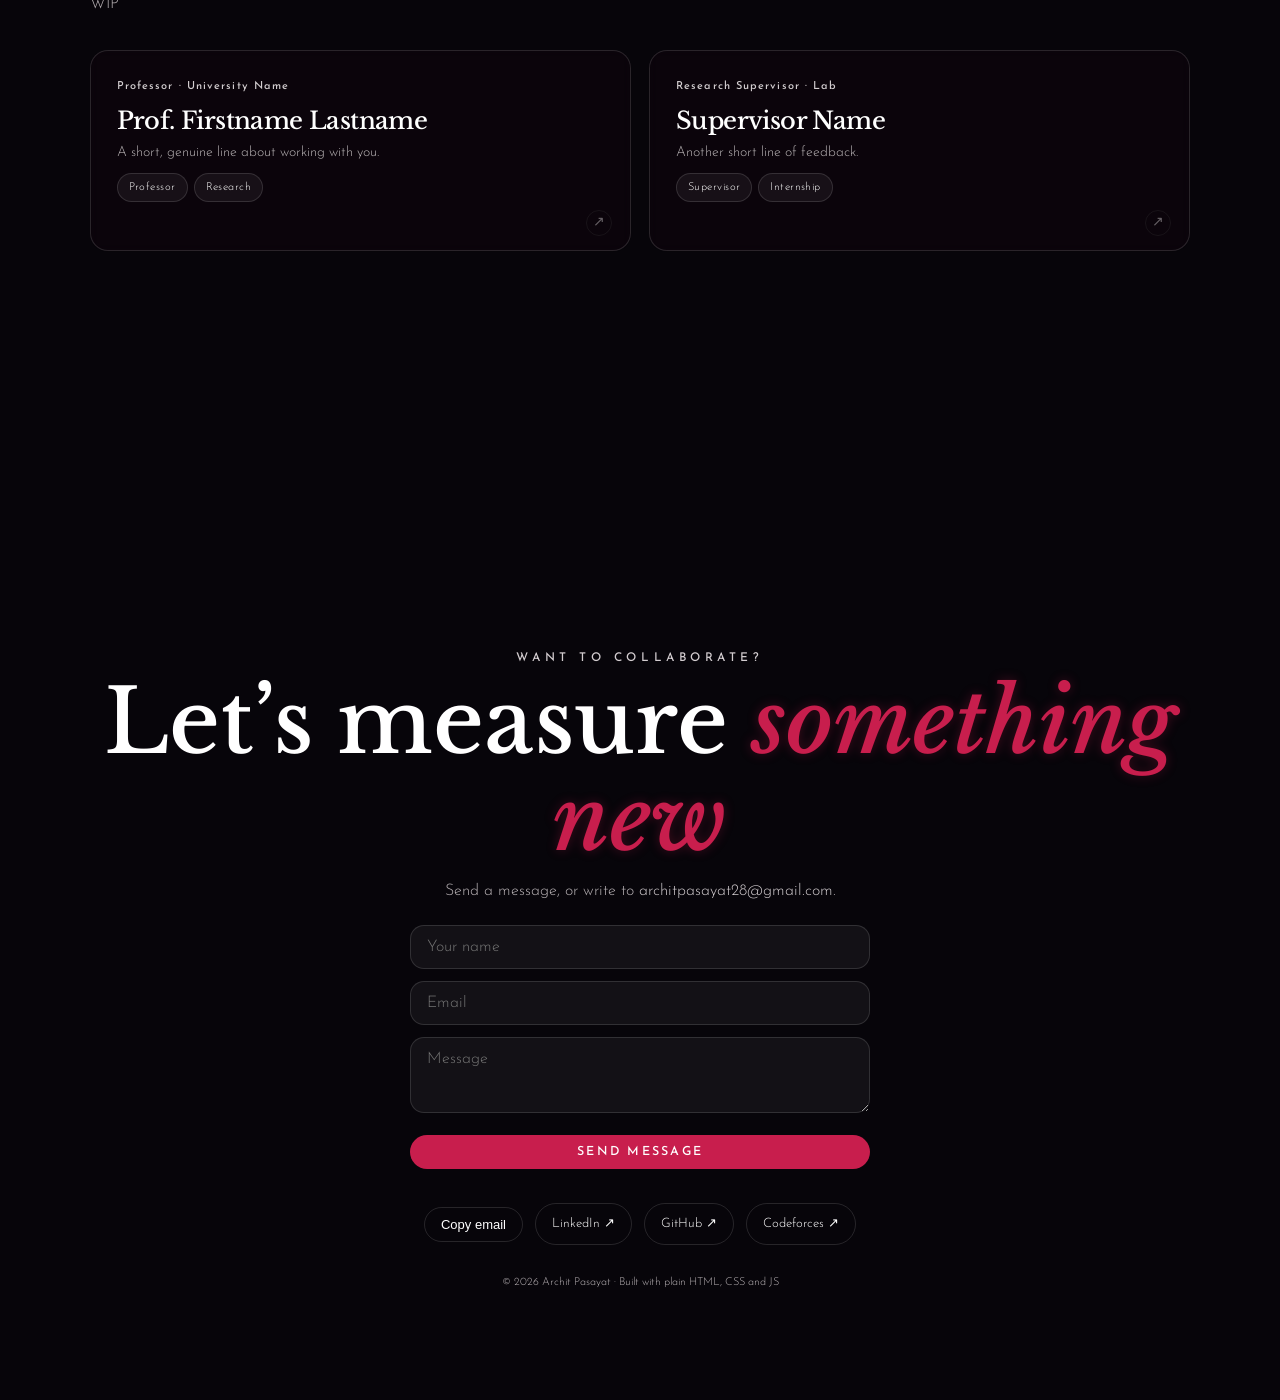
==== commit ab840f19: "Updated UI" ====
--- a/index.html
+++ b/index.html
@@ -86,7 +86,9 @@
 <!-- Top navigation bar: your name on the left, a wide gap, then the links on the right.
      Links jump to a section. On phones only the name and the button stay. -->
 <nav>
-  <a class="brand" href="#home">Archit Pasayat</a>
+  <div class="brand-group">
+    <a class="brand" href="#home">Archit Pasayat</a>
+  </div>
   <div class="links">
     <a class="l" href="#home">Home</a>
     <a class="l" href="#about">About</a>
@@ -170,7 +172,7 @@
 <!-- Scripts: data.js must load BEFORE script.js because script.js reads SITE and D from it -->
 <script src="js/data.js"></script>
 <script src="js/script.js"></script>
-<script src="js/palette.js"></script>     <!-- the corner colour-palette switcher -->
+<script src="js/palette.js"></script>     <!-- the colour-palette switcher -->
 <script src="js/transition.js"></script> <!-- fade between pages -->
 </body>
 </html>
--- a/css/style.css
+++ b/css/style.css
@@ -60,8 +60,8 @@
 p{line-height:1.5} /* tighter paragraph leading than the body default */
 .tag{color:var(--acc);letter-spacing:.38em;font-size:12px;font-weight:500;text-transform:uppercase;transition:color .8s} /* small label above a heading */
 h2{font-size:clamp(36px,5vw,60px);line-height:1.1;margin:6px 0 10px} /* slightly larger section headings */
-@media(max-width:520px){h2{font-size:clamp(28px,8.5vw,44px)}} /* keep long headings inside narrow phone screens */
-h2 em{color:var(--pri);transition:color .8s}                    /* the coloured word in each heading */
+@media(max-width:520px){h2{font-size:clamp(34px,9vw,48px)}} /* keep section headings readable on phones */
+h2 em{color:var(--pri);text-shadow:0 0 12px rgba(var(--nn),.3);transition:color .8s} /* subtle glow for accent-colored italic heading text */
 .sub{color:var(--mut);max-width:540px;margin-bottom:34px}        /* grey paragraph under a heading */
 #stars{position:fixed;inset:0;z-index:1;pointer-events:none;opacity:.55}  /* the star-network canvas (drawn by script.js) */
 
@@ -86,6 +86,7 @@
   width:min(1120px,94vw);min-width:0;display:flex;justify-content:space-between;align-items:center;gap:48px;
   padding:8px 10px 8px 28px;border-radius:99px;
   background:var(--card);backdrop-filter:blur(16px);border:1px solid var(--line);transition:background .8s,border-color .8s} /* use the theme's original navigation surface */
+nav .brand-group{display:flex;align-items:center;gap:8px}
 nav .brand{font:700 clamp(17px,5vw,23px) var(--serif);letter-spacing:-.035em;color:var(--fg);white-space:nowrap}  /* match the navigation name to the site's restored heading font */
 nav .links{display:flex;align-items:center;gap:4px;min-width:0}
 /* Keep section links quiet until hover or scroll-state gives them a soft accent outline. */
@@ -102,6 +103,14 @@
 nav a:focus-visible{outline:2px solid var(--acc);outline-offset:2px}
 @media(max-width:900px){nav a.l{display:none}nav{gap:16px;padding-left:20px}}   /* tablets and phones: keep only the name and button */
 @media(max-width:520px){nav{gap:12px;padding-left:16px}nav .btn{padding:7px 10px;letter-spacing:.12em}}
+@media(max-width:520px){
+  nav .brand-group .pal{position:relative;left:auto;top:auto;bottom:auto;align-items:flex-start;width:36px;flex:none}
+  nav .brand-group .pal-menu{position:absolute;top:calc(100% + 10px);left:0}
+  nav .brand-group .pal-btn,nav .brand-group .pal-btn:hover,nav .brand-group .pal-btn:focus-visible,
+  nav .brand-group .pal.open .pal-btn,nav .brand-group .pal.hint .pal-btn{height:36px;max-width:36px;padding:0 8px}
+  nav .brand-group .pal-btn span{display:none}
+  nav .brand-group .pal-btn i{width:18px;height:18px}
+}
 
 .btn{
   display:inline-block;padding:11px 24px;border-radius:99px;border:0;cursor:pointer;
@@ -111,6 +120,9 @@
 /* Make hover obvious and give clicks a pressed-in response. */
 .btn:hover{transform:translateY(-3px) scale(1.04);filter:brightness(1.12);box-shadow:0 8px 30px rgba(var(--nn),.35)}
 .btn:active{transform:translateY(-1px) scale(.98);filter:brightness(.94);box-shadow:0 3px 12px rgba(var(--nn),.25)}
+#cv{box-shadow:0 0 22px rgba(var(--nn),.5),0 0 44px rgba(var(--nn),.28)} /* strong accent glow keeps the CV download prominent */
+#cv:hover{box-shadow:0 0 30px rgba(var(--nn),.65),0 0 56px rgba(var(--nn),.38)} /* brighten the glow on hover */
+#cv:active{box-shadow:0 0 16px rgba(var(--nn),.4),0 0 28px rgba(var(--nn),.22)} /* soften the glow while pressed */
 .btn.o{background:none;color:var(--fg);border:1px solid var(--line)}   /* outlined variant */
 
 /* "Scroll down" hint: fixed at the bottom centre, see-through, bobbing slowly.
@@ -137,7 +149,8 @@
 .hero{display:grid;grid-template-columns:1.1fr .9fr;gap:36px;align-items:center}
 @media(max-width:860px){.hero{grid-template-columns:1fr}}         /* phones: stack */
 .hero h1{font-size:clamp(38px,8vw,96px);line-height:1.05;margin:8px 0 18px}
-.hero h1 span{color:var(--pri);font-style:italic;transition:color .8s}
+.hero h1 span{color:var(--pri);font-style:italic;text-shadow:0 0 16px rgba(var(--nn),.34);transition:color .8s} /* glow the accent-colored hero name */
+@media(max-width:520px){.hero h1{font-size:clamp(54px,13vw,72px)}} /* keep the hero name prominent on phones */
 .type{color:var(--acc);font:400 clamp(18px,3.25vw,28px)/1.35 'Cedarville Cursive',cursive;min-height:1.35em;margin-bottom:12px}
 .type::after{content:"|";animation:bl 1s steps(1) infinite}      /* blinking cursor after the typed text */
 @keyframes bl{50%{opacity:0}}
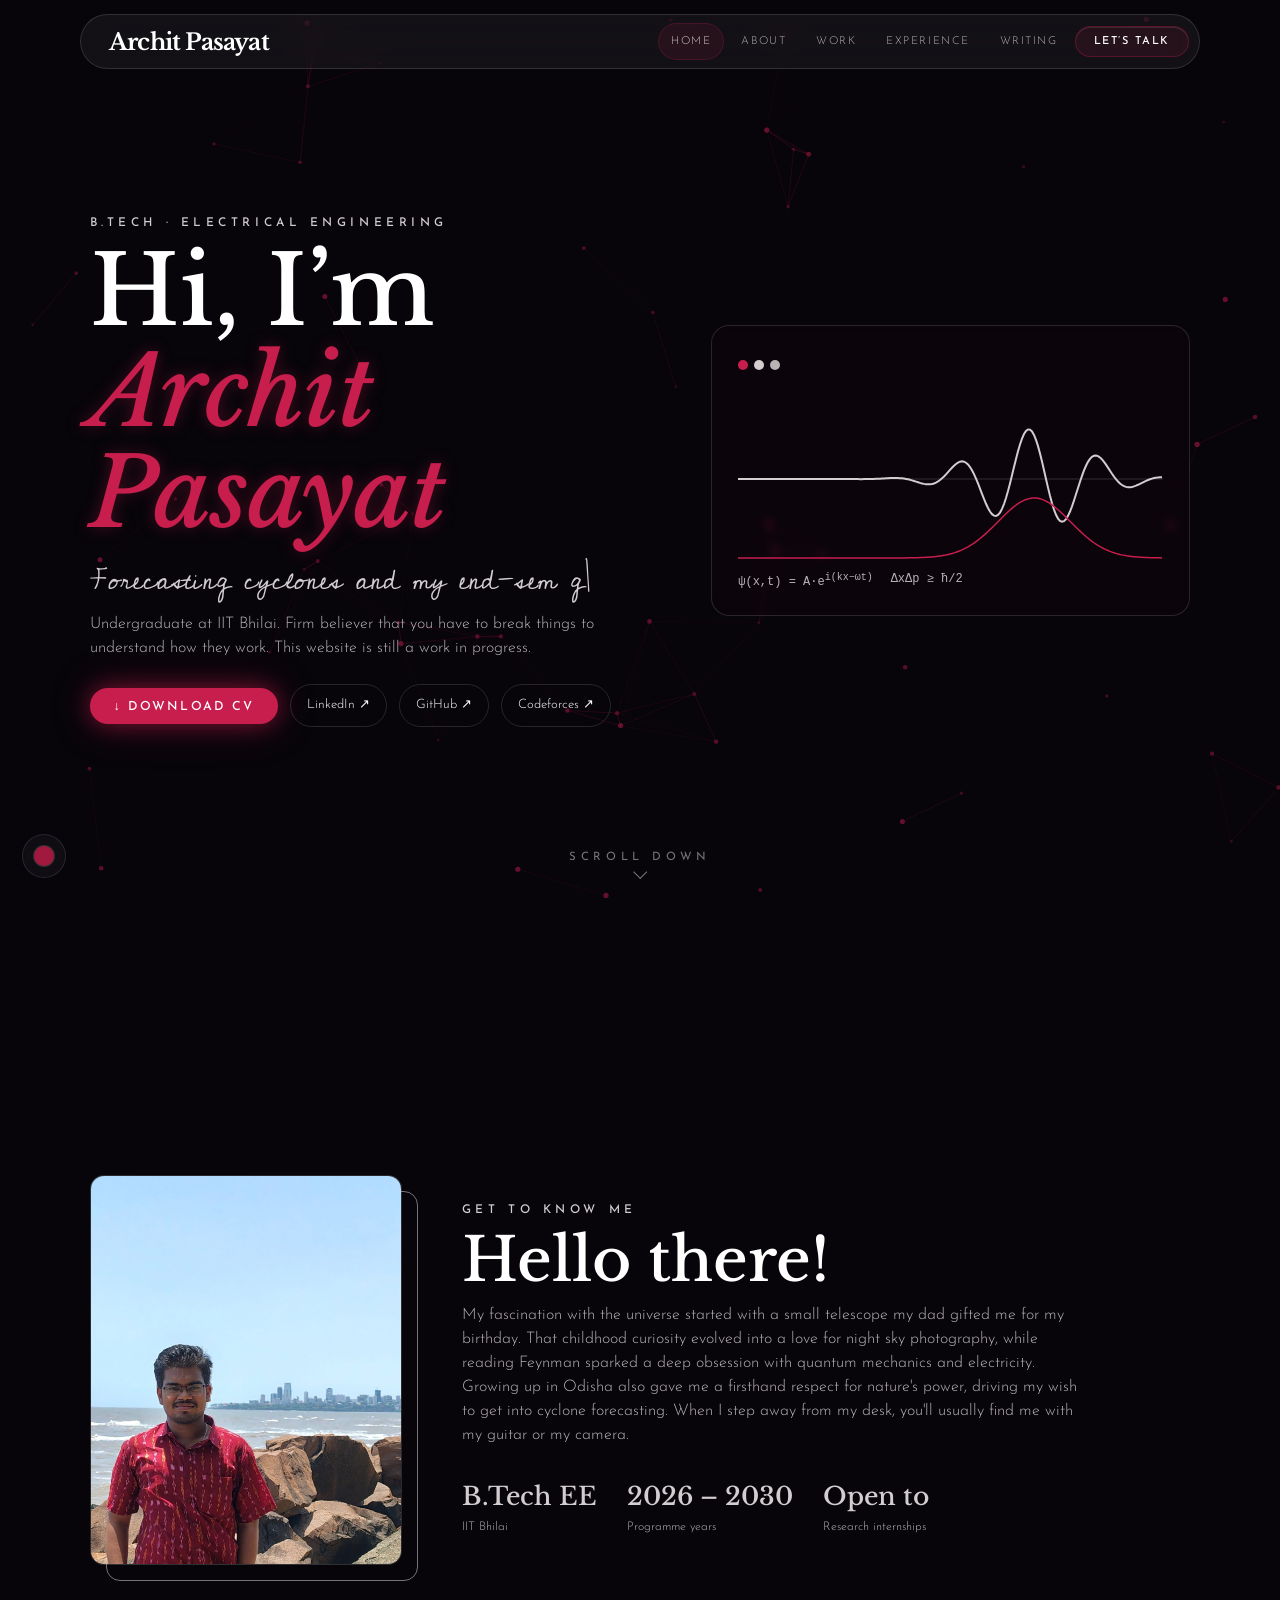
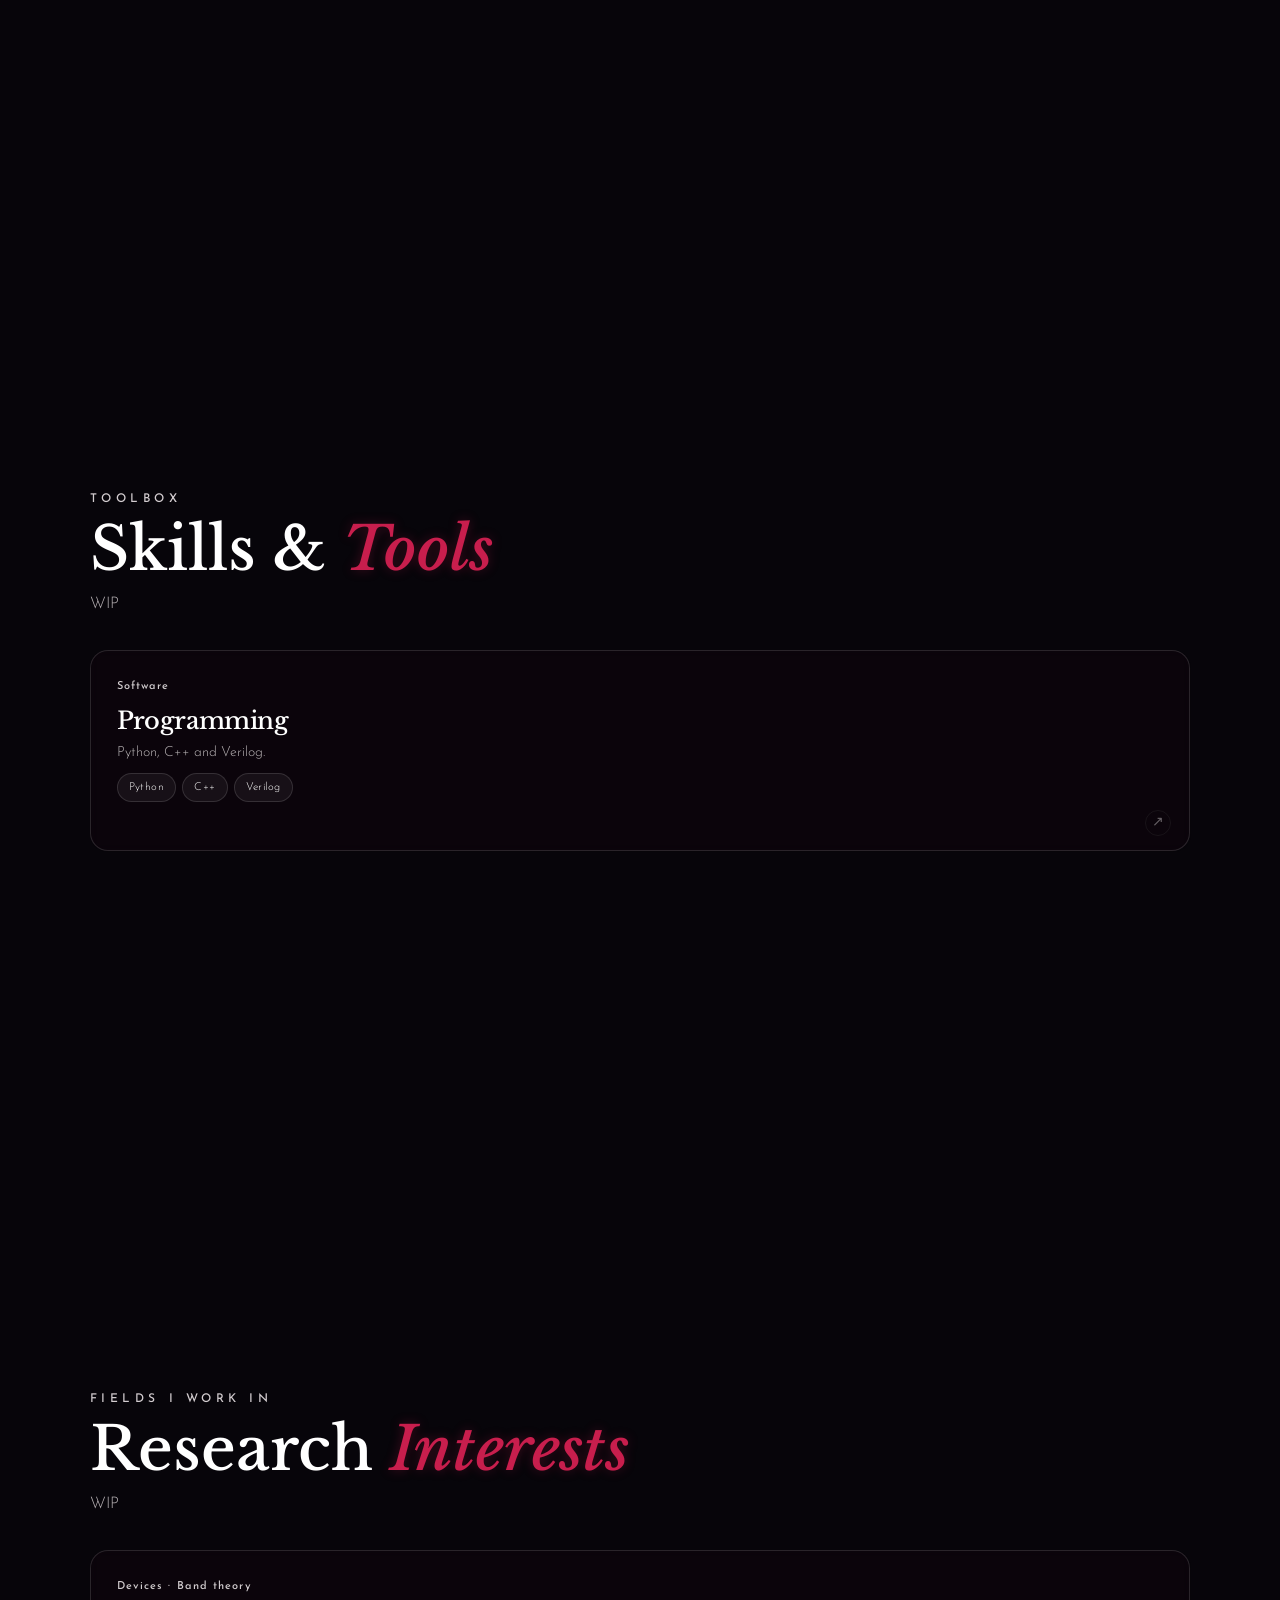
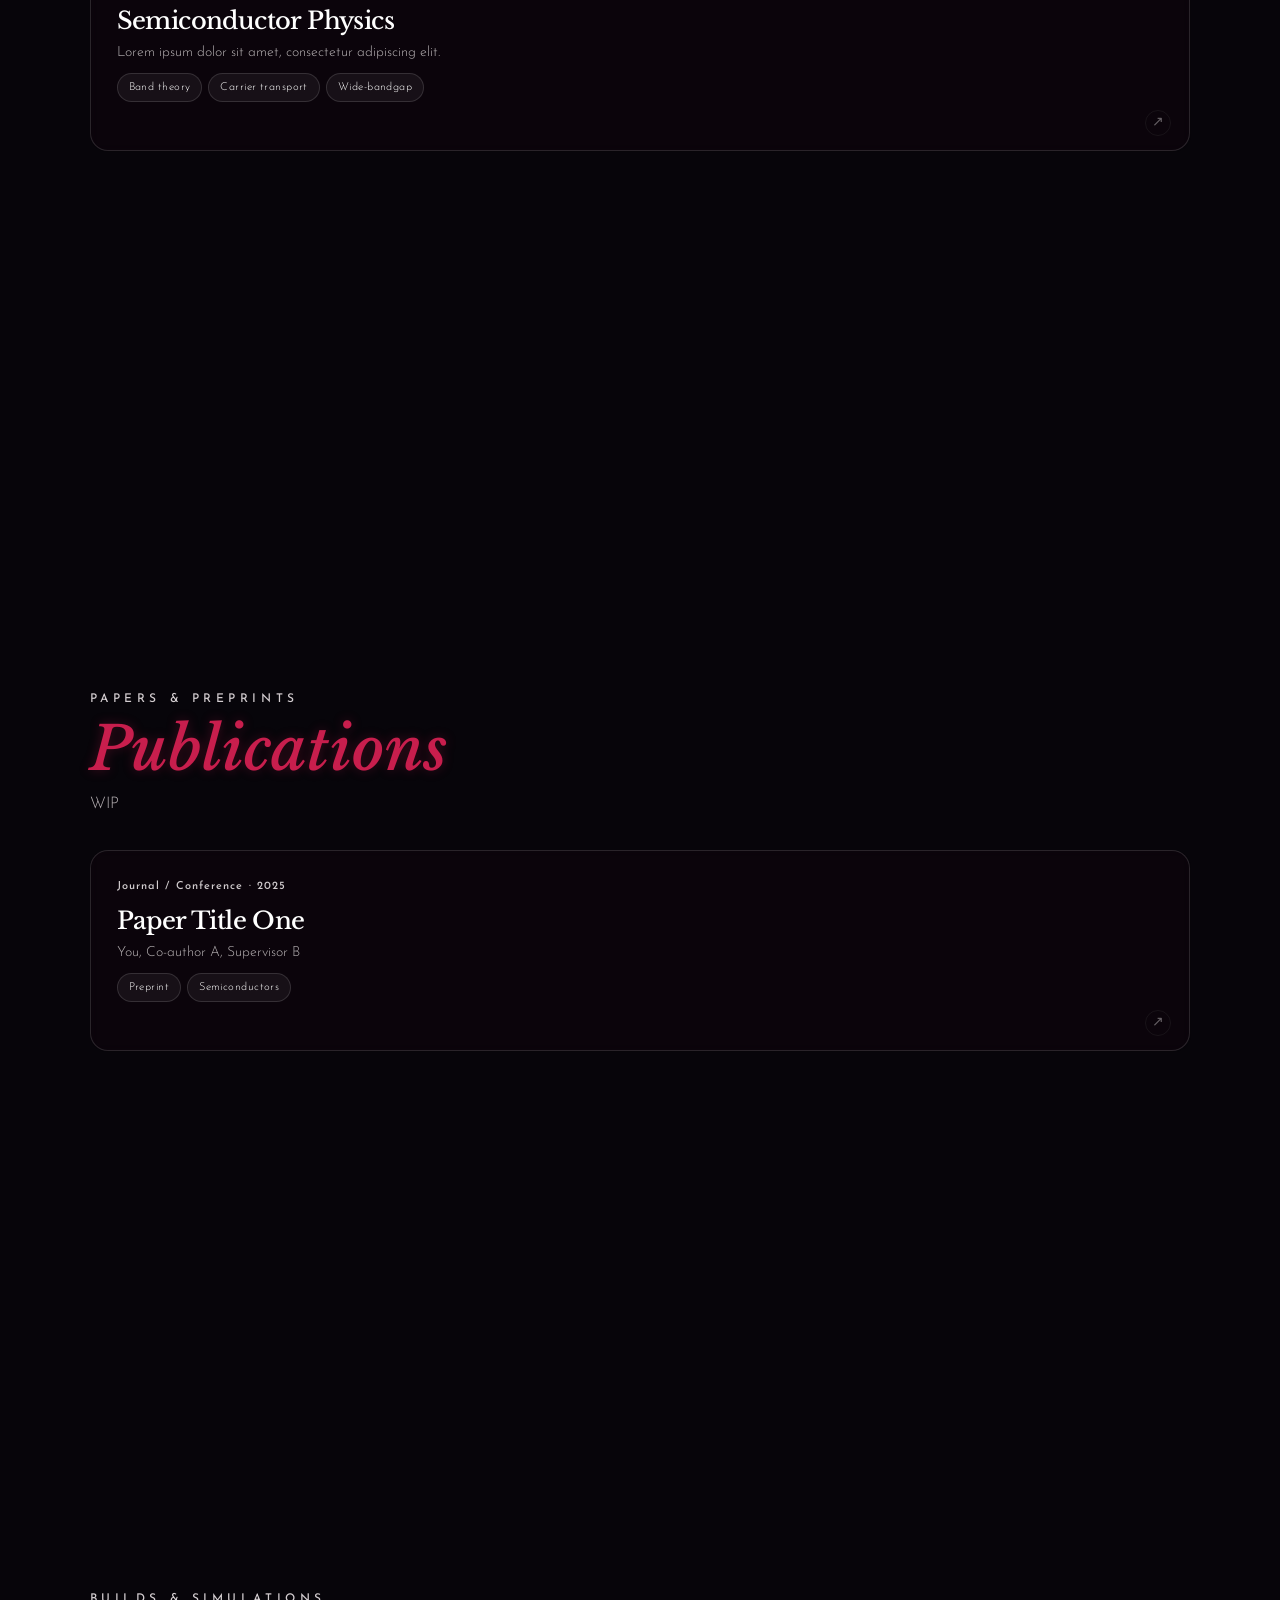
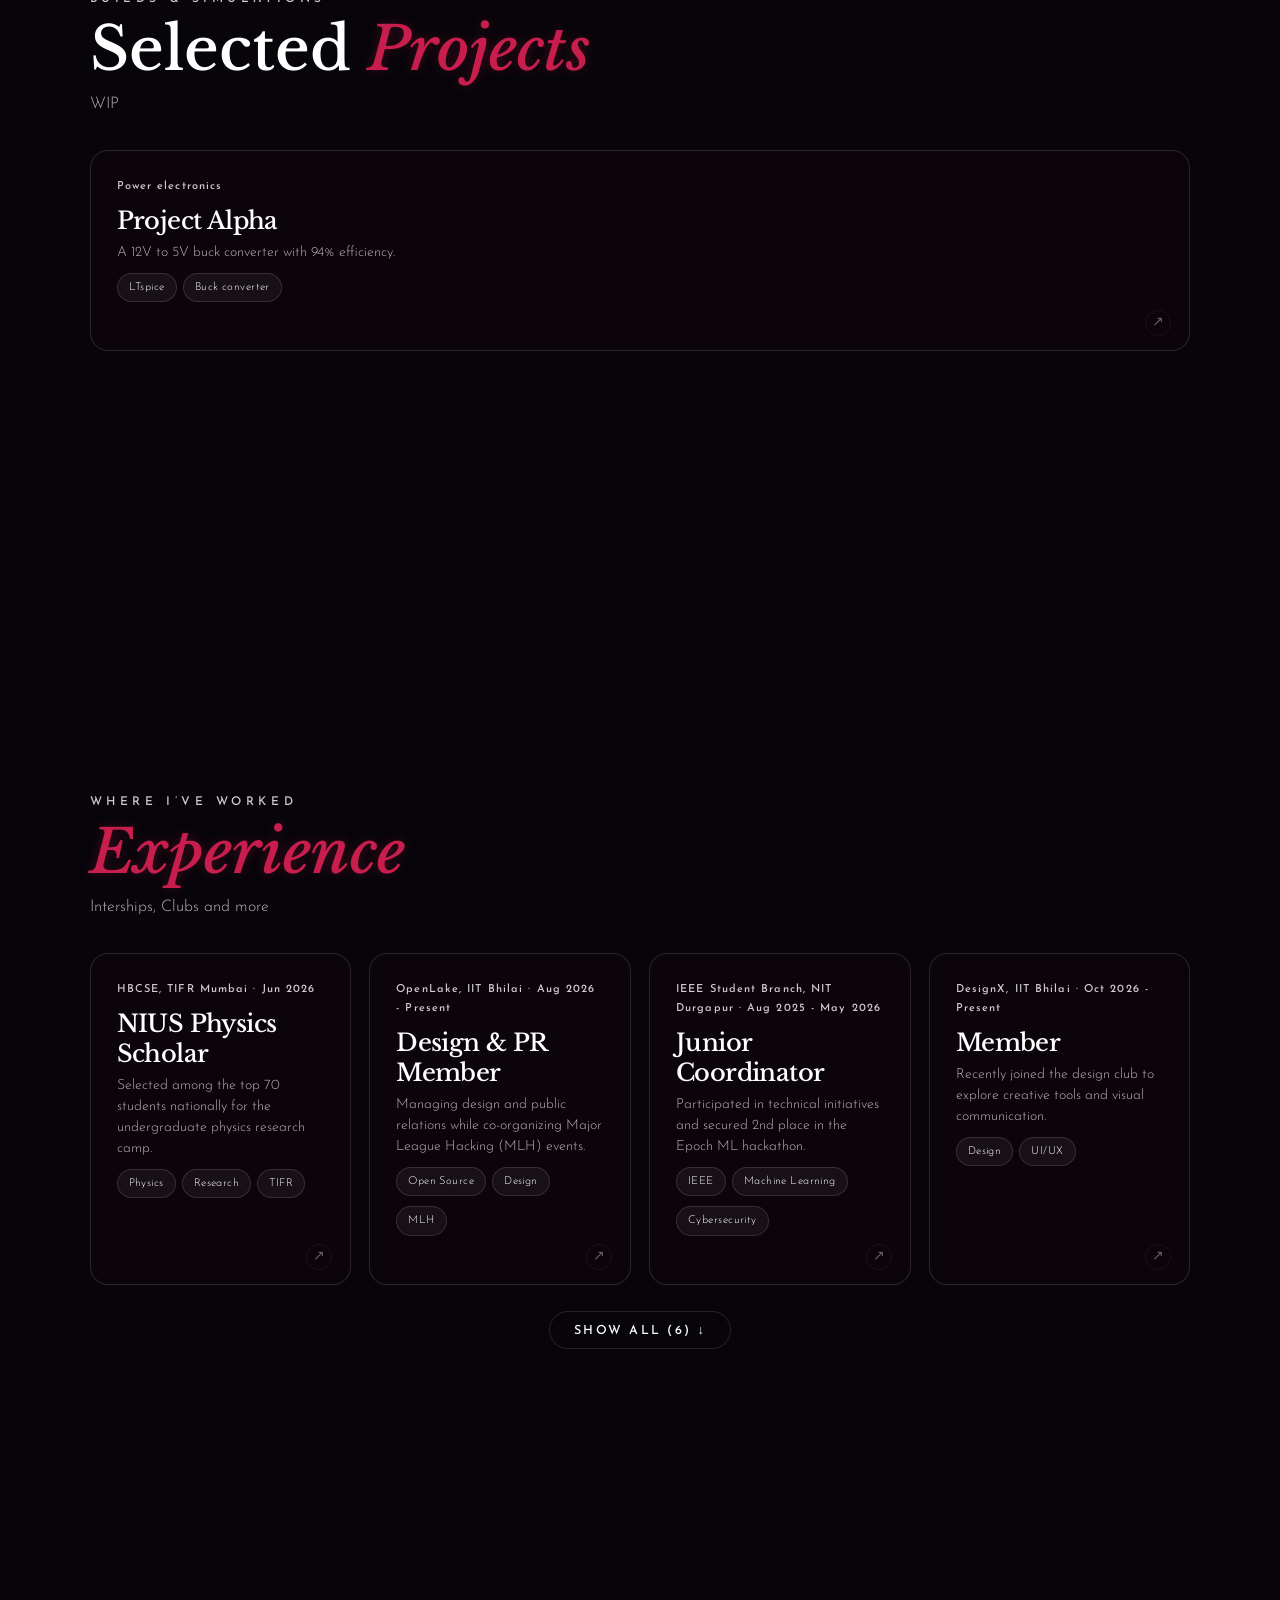
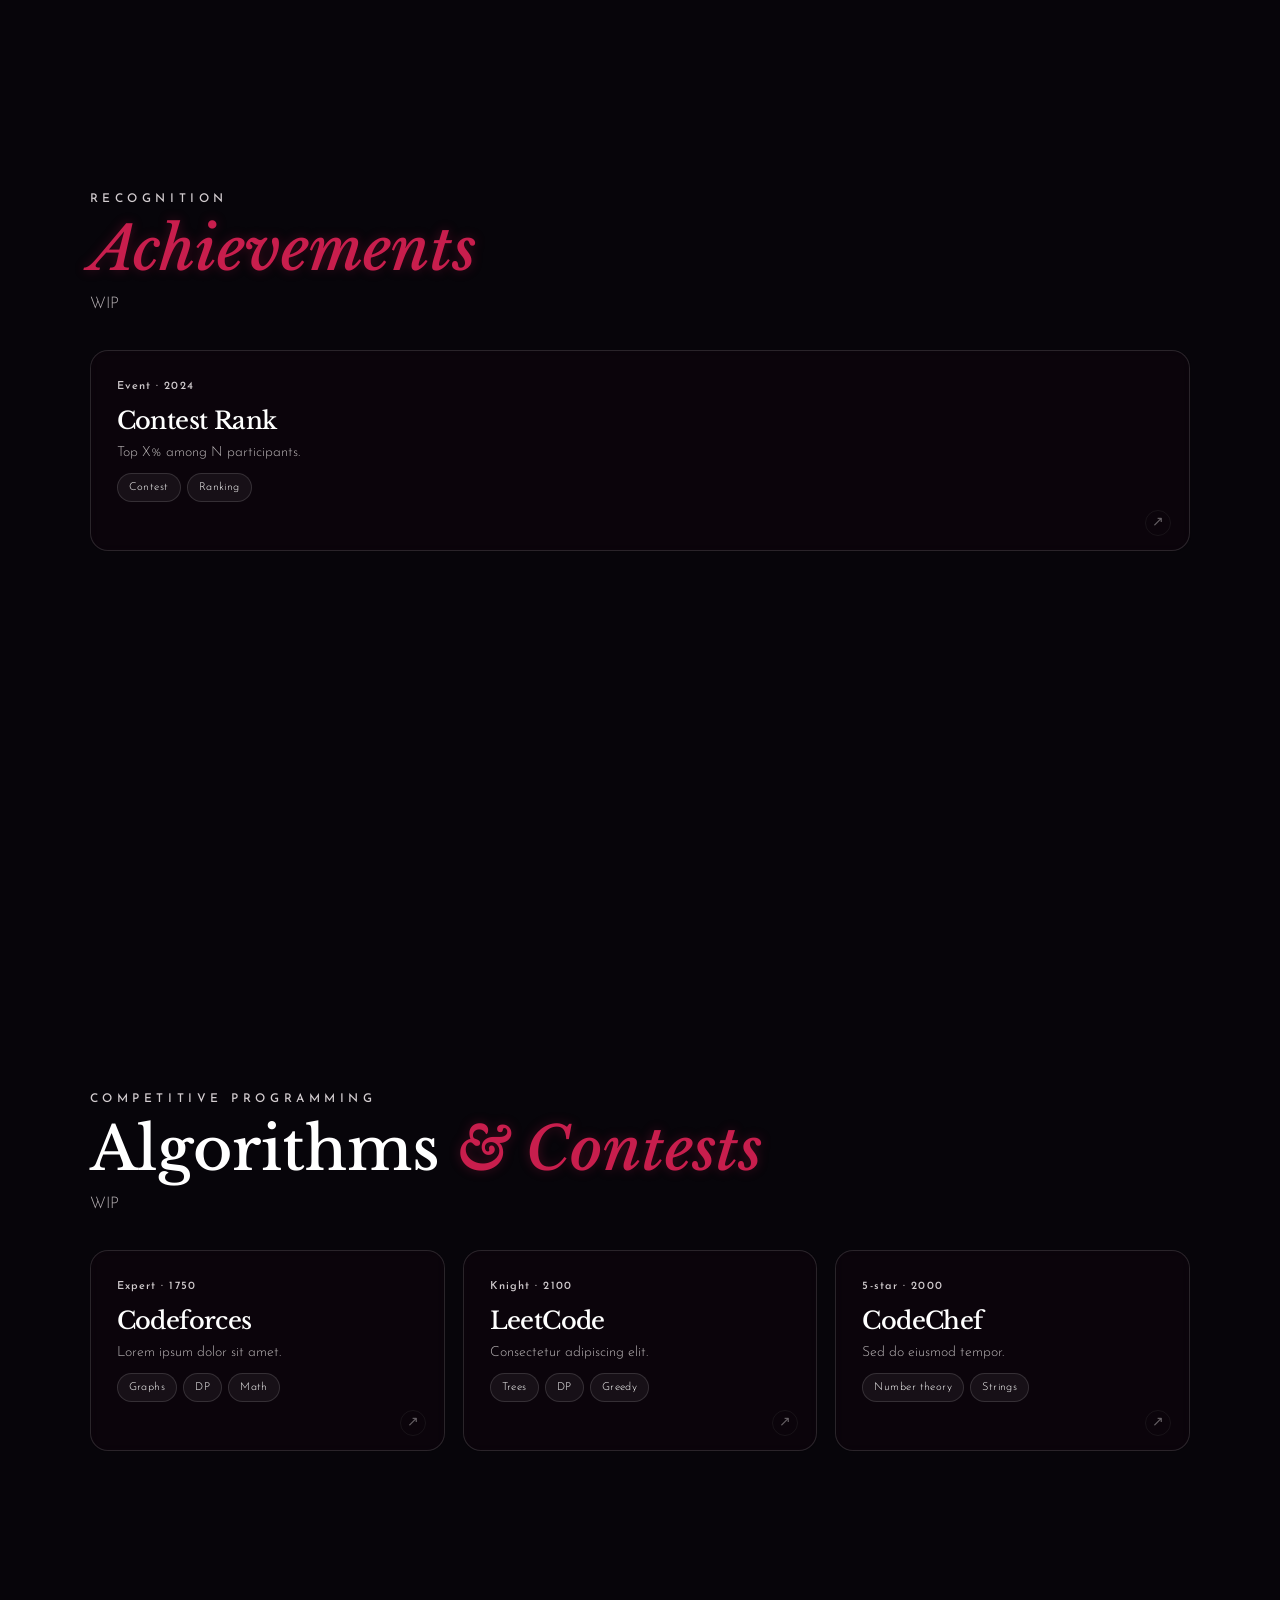
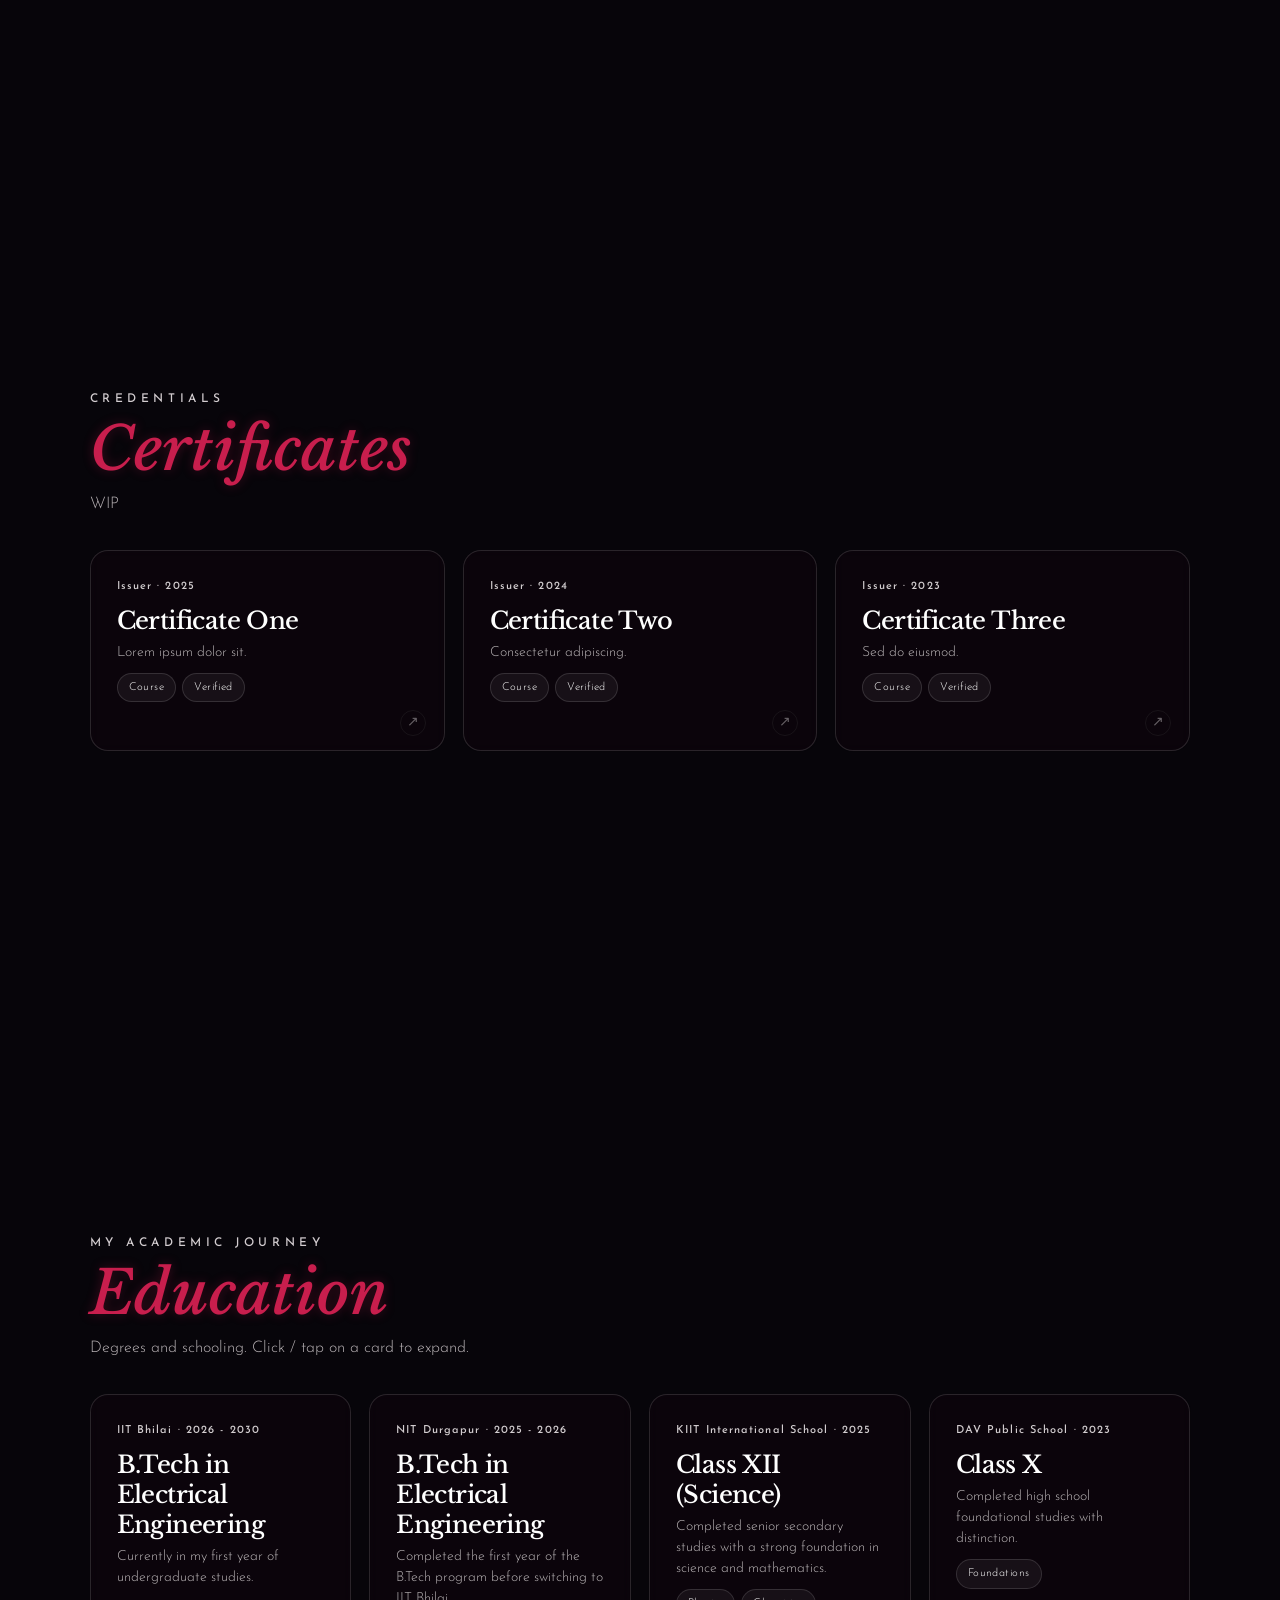
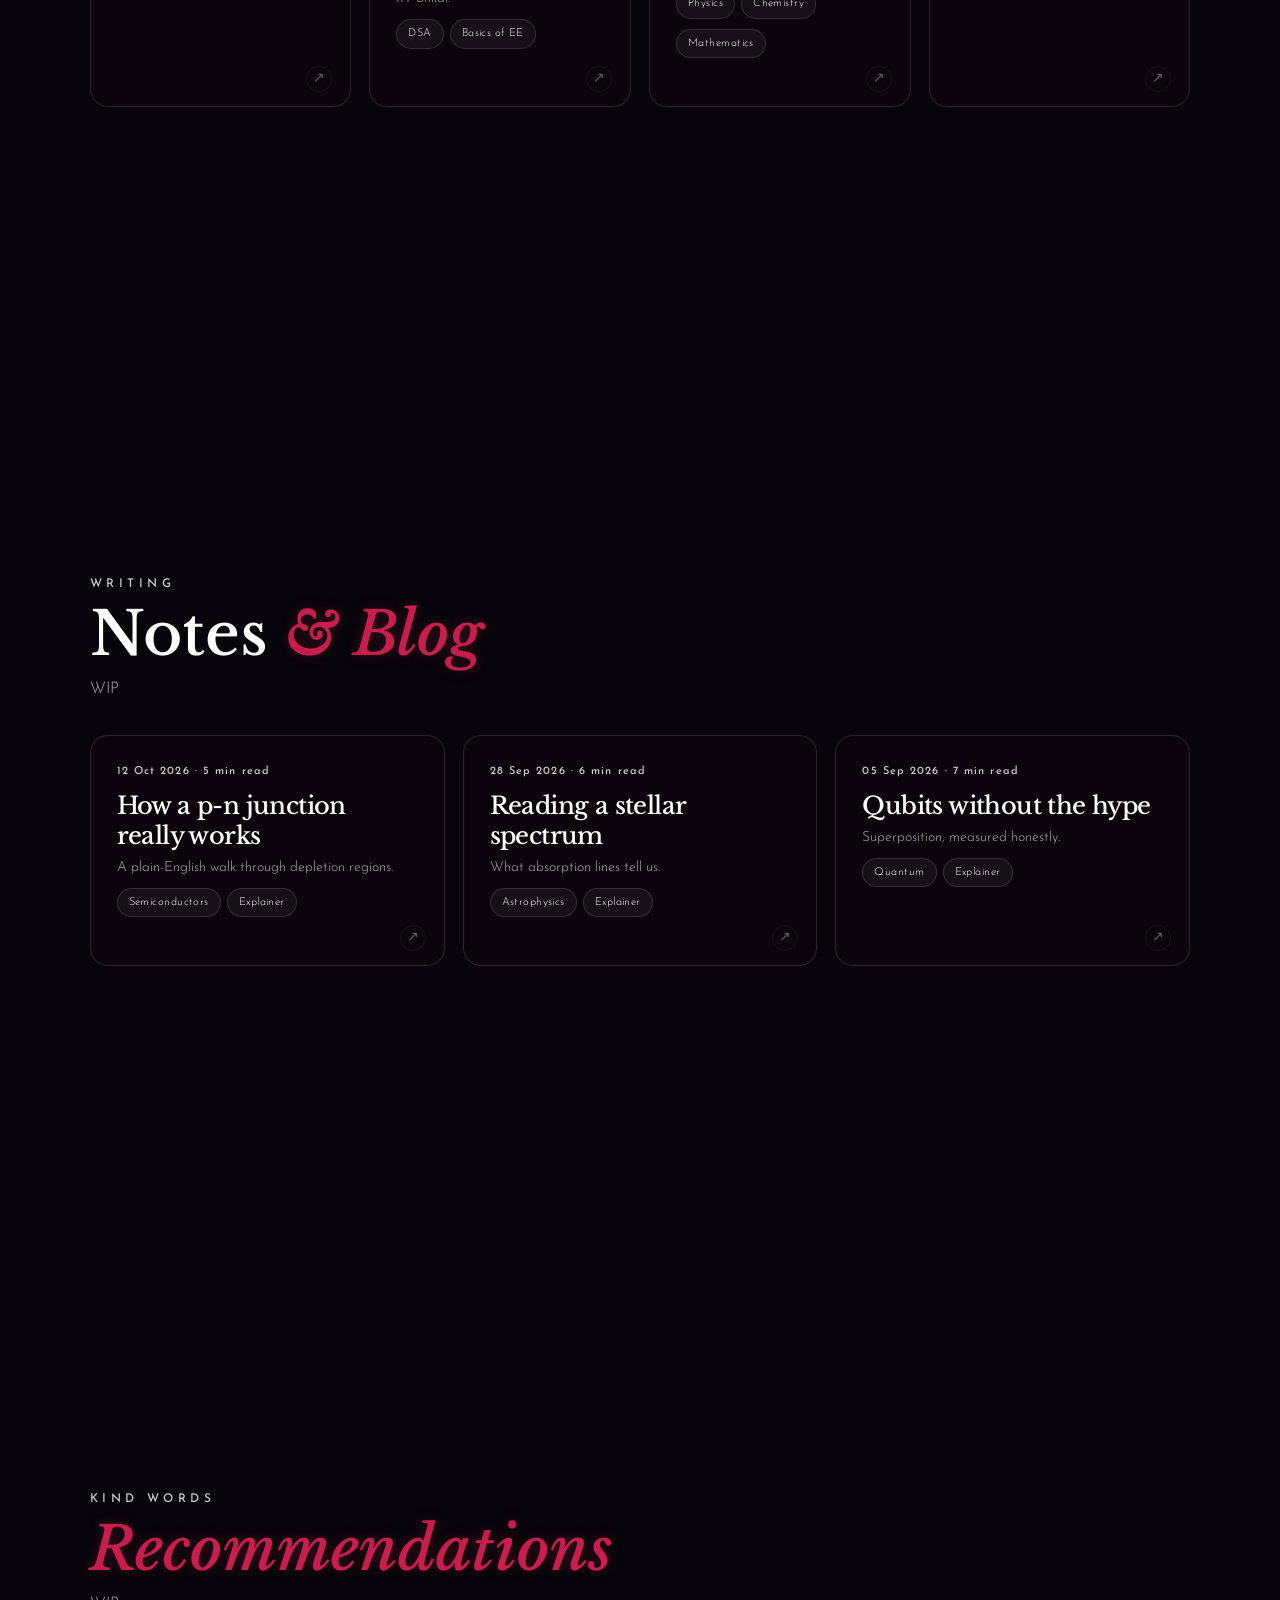
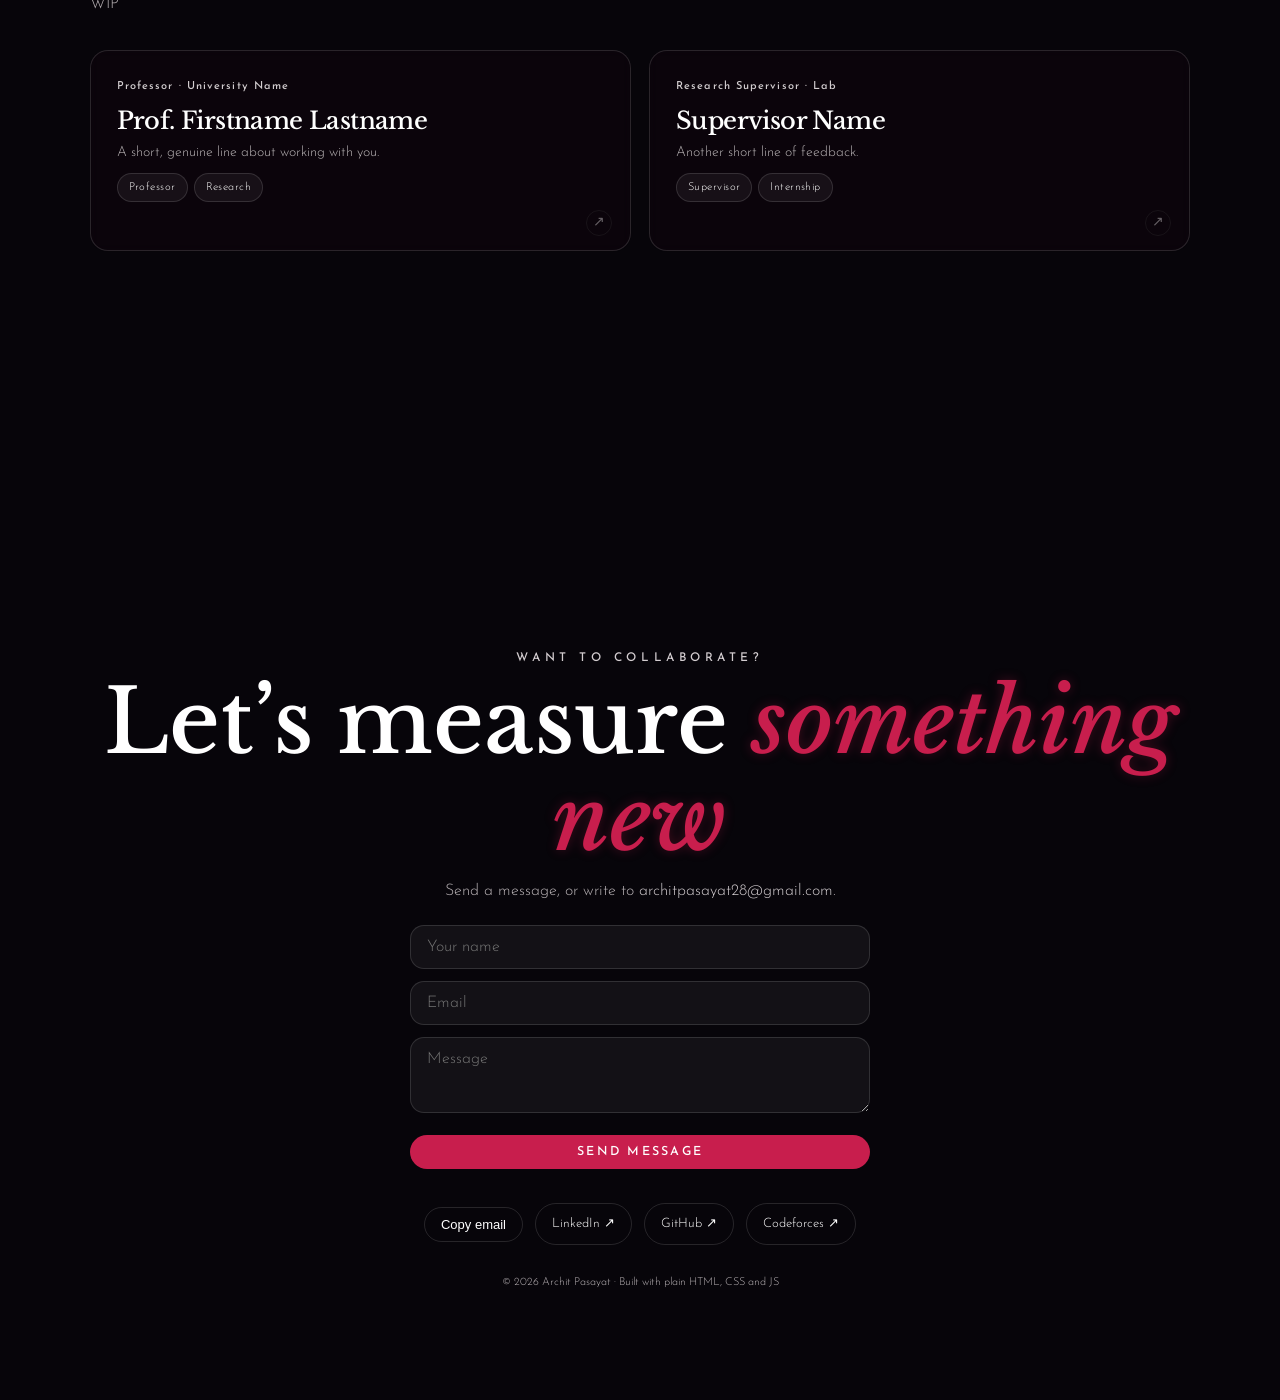
==== commit d5368c9f: "Fixes" ====
--- a/index.html
+++ b/index.html
@@ -86,9 +86,7 @@
 <!-- Top navigation bar: your name on the left, a wide gap, then the links on the right.
      Links jump to a section. On phones only the name and the button stay. -->
 <nav>
-  <div class="brand-group">
-    <a class="brand" href="#home">Archit Pasayat</a>
-  </div>
+  <a class="brand" href="#home">Archit Pasayat</a>
   <div class="links">
     <a class="l" href="#home">Home</a>
     <a class="l" href="#about">About</a>
--- a/css/style.css
+++ b/css/style.css
@@ -86,7 +86,6 @@
   width:min(1120px,94vw);min-width:0;display:flex;justify-content:space-between;align-items:center;gap:48px;
   padding:8px 10px 8px 28px;border-radius:99px;
   background:var(--card);backdrop-filter:blur(16px);border:1px solid var(--line);transition:background .8s,border-color .8s} /* use the theme's original navigation surface */
-nav .brand-group{display:flex;align-items:center;gap:8px}
 nav .brand{font:700 clamp(17px,5vw,23px) var(--serif);letter-spacing:-.035em;color:var(--fg);white-space:nowrap}  /* match the navigation name to the site's restored heading font */
 nav .links{display:flex;align-items:center;gap:4px;min-width:0}
 /* Keep section links quiet until hover or scroll-state gives them a soft accent outline. */
@@ -103,14 +102,6 @@
 nav a:focus-visible{outline:2px solid var(--acc);outline-offset:2px}
 @media(max-width:900px){nav a.l{display:none}nav{gap:16px;padding-left:20px}}   /* tablets and phones: keep only the name and button */
 @media(max-width:520px){nav{gap:12px;padding-left:16px}nav .btn{padding:7px 10px;letter-spacing:.12em}}
-@media(max-width:520px){
-  nav .brand-group .pal{position:relative;left:auto;top:auto;bottom:auto;align-items:flex-start;width:36px;flex:none}
-  nav .brand-group .pal-menu{position:absolute;top:calc(100% + 10px);left:0}
-  nav .brand-group .pal-btn,nav .brand-group .pal-btn:hover,nav .brand-group .pal-btn:focus-visible,
-  nav .brand-group .pal.open .pal-btn,nav .brand-group .pal.hint .pal-btn{height:36px;max-width:36px;padding:0 8px}
-  nav .brand-group .pal-btn span{display:none}
-  nav .brand-group .pal-btn i{width:18px;height:18px}
-}
 
 .btn{
   display:inline-block;padding:11px 24px;border-radius:99px;border:0;cursor:pointer;
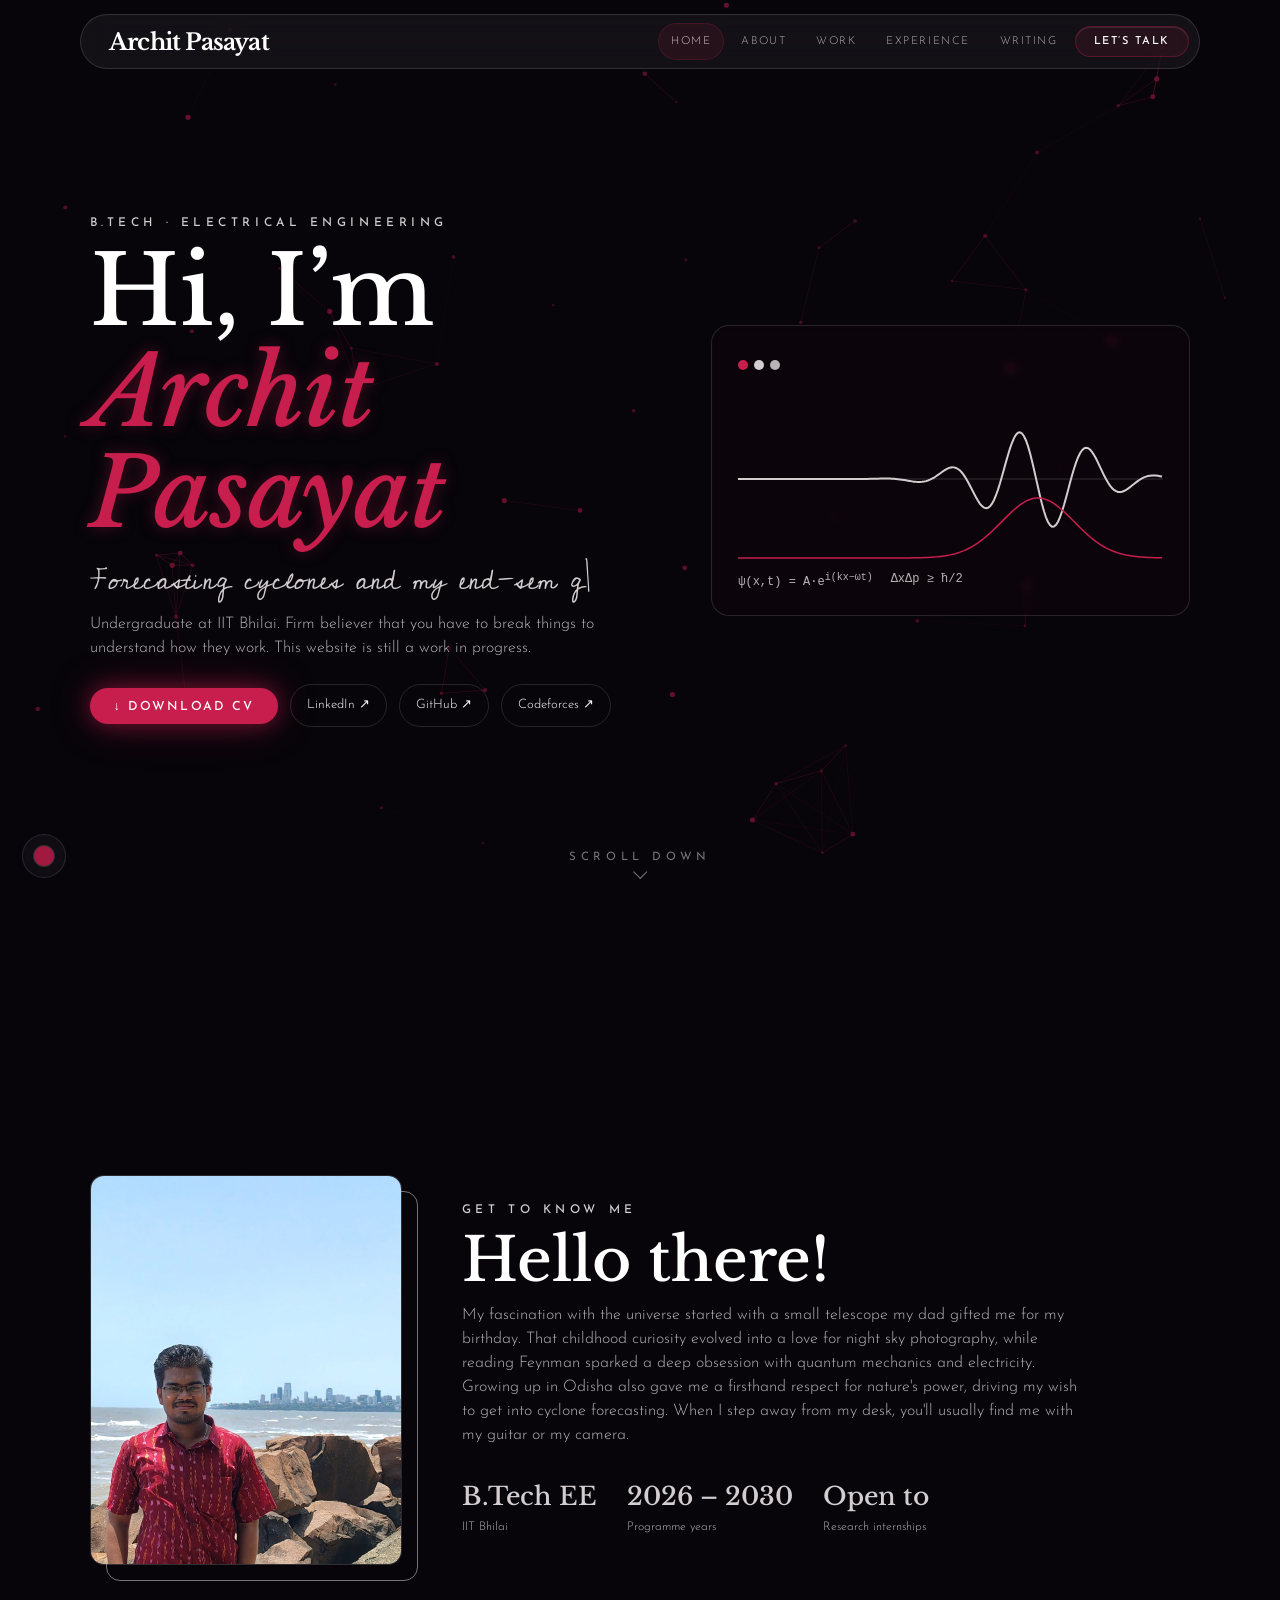
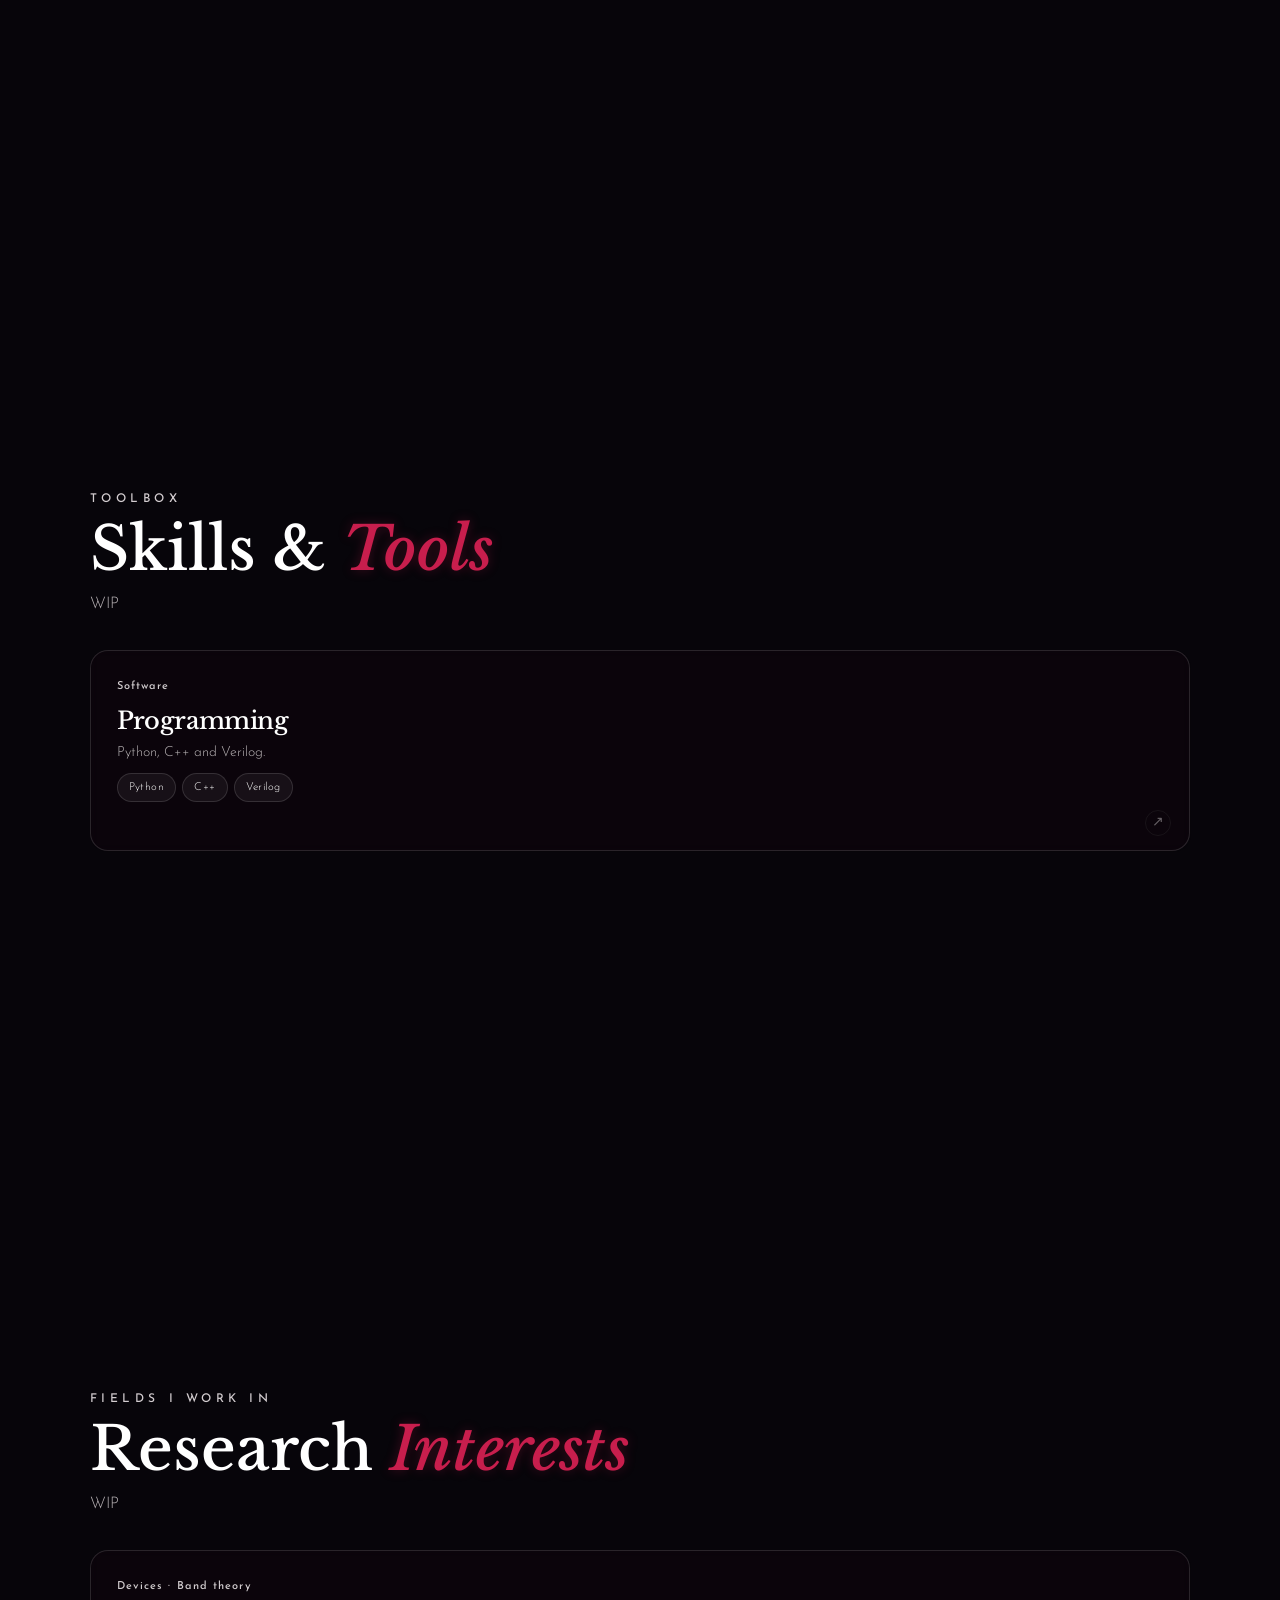
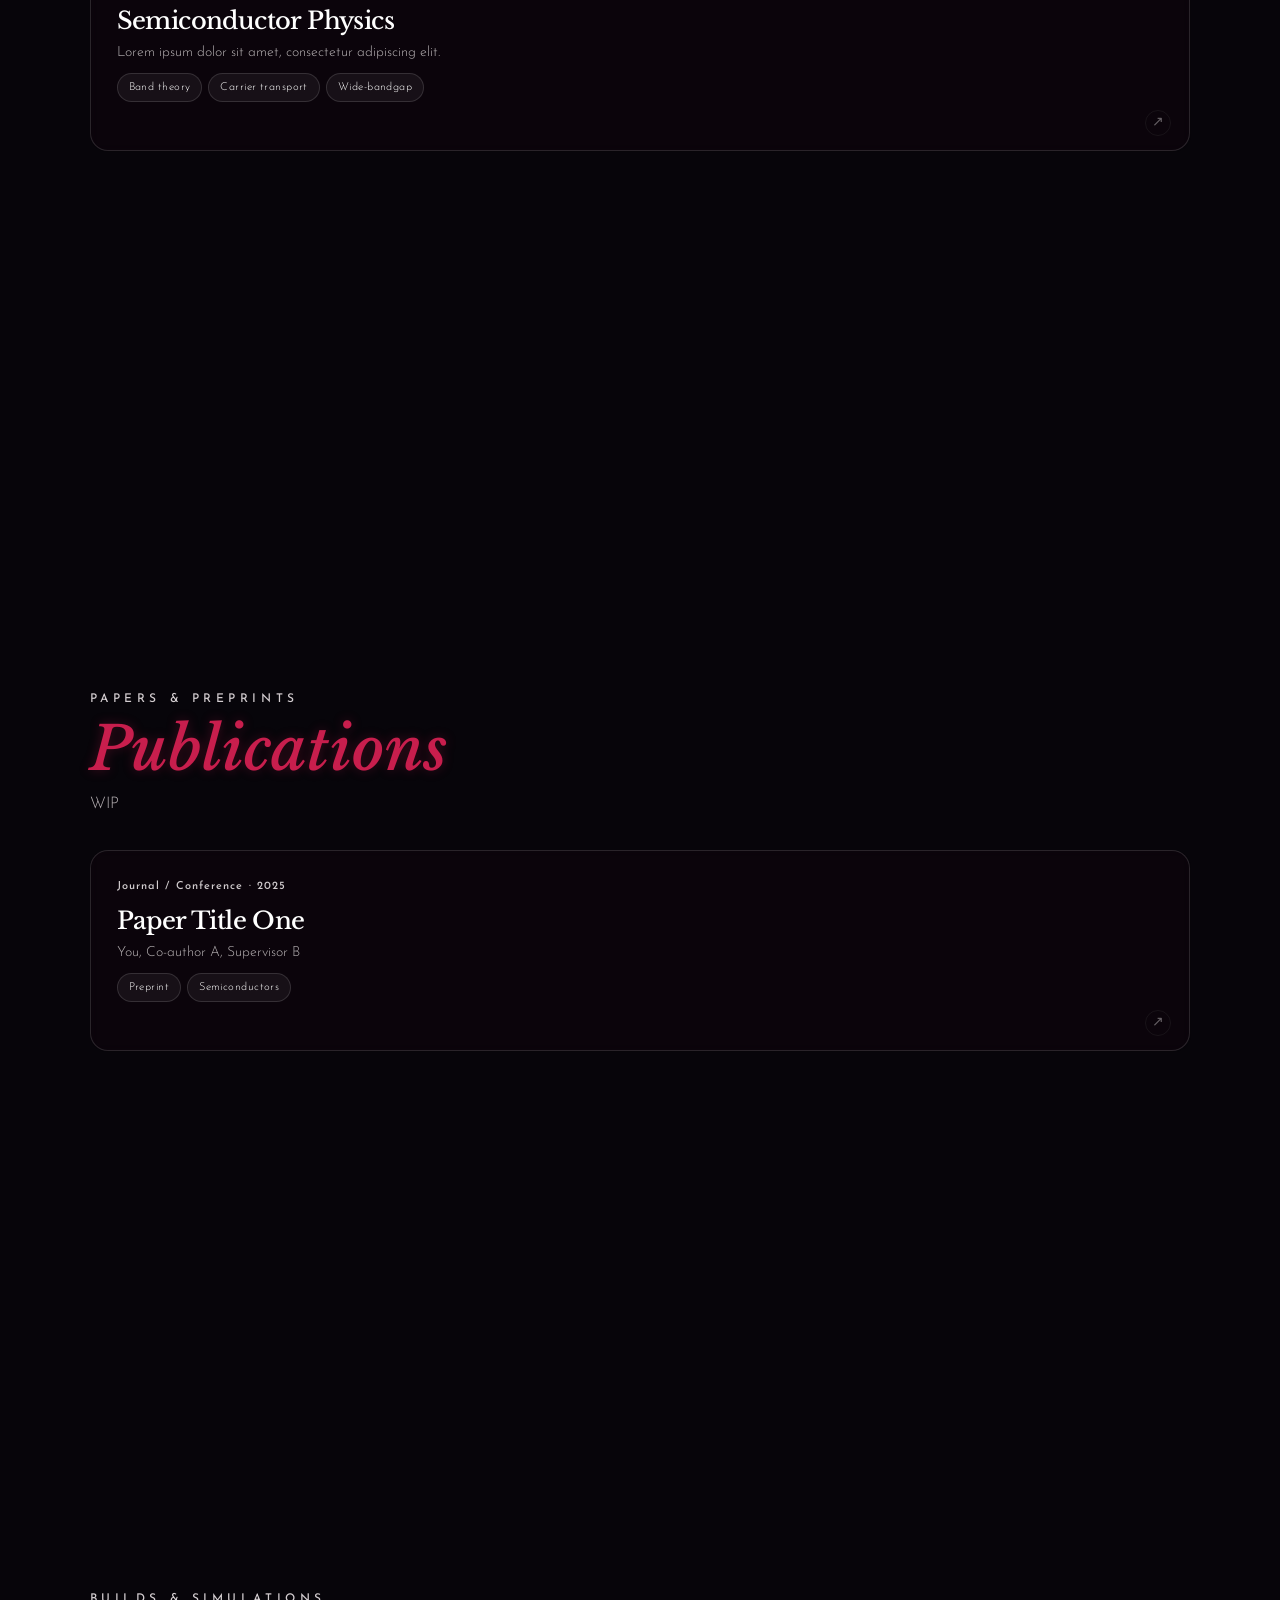
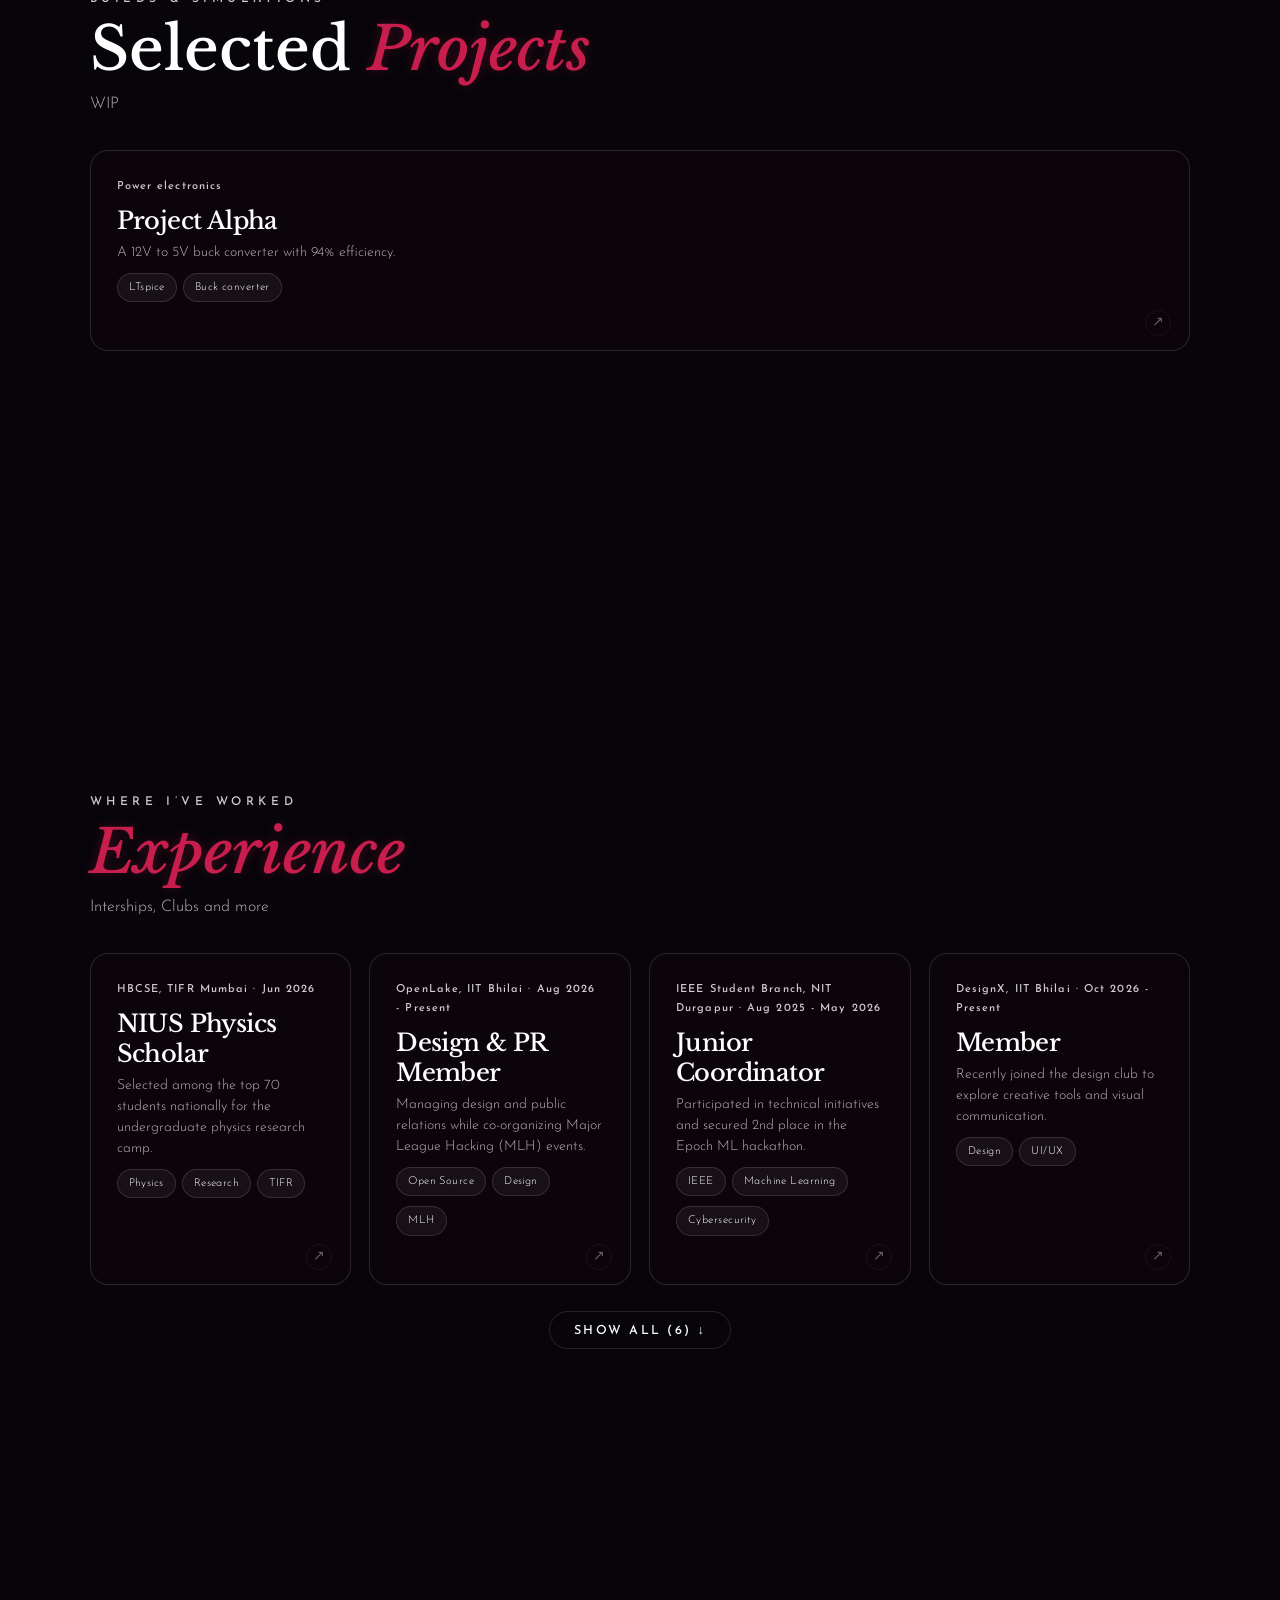
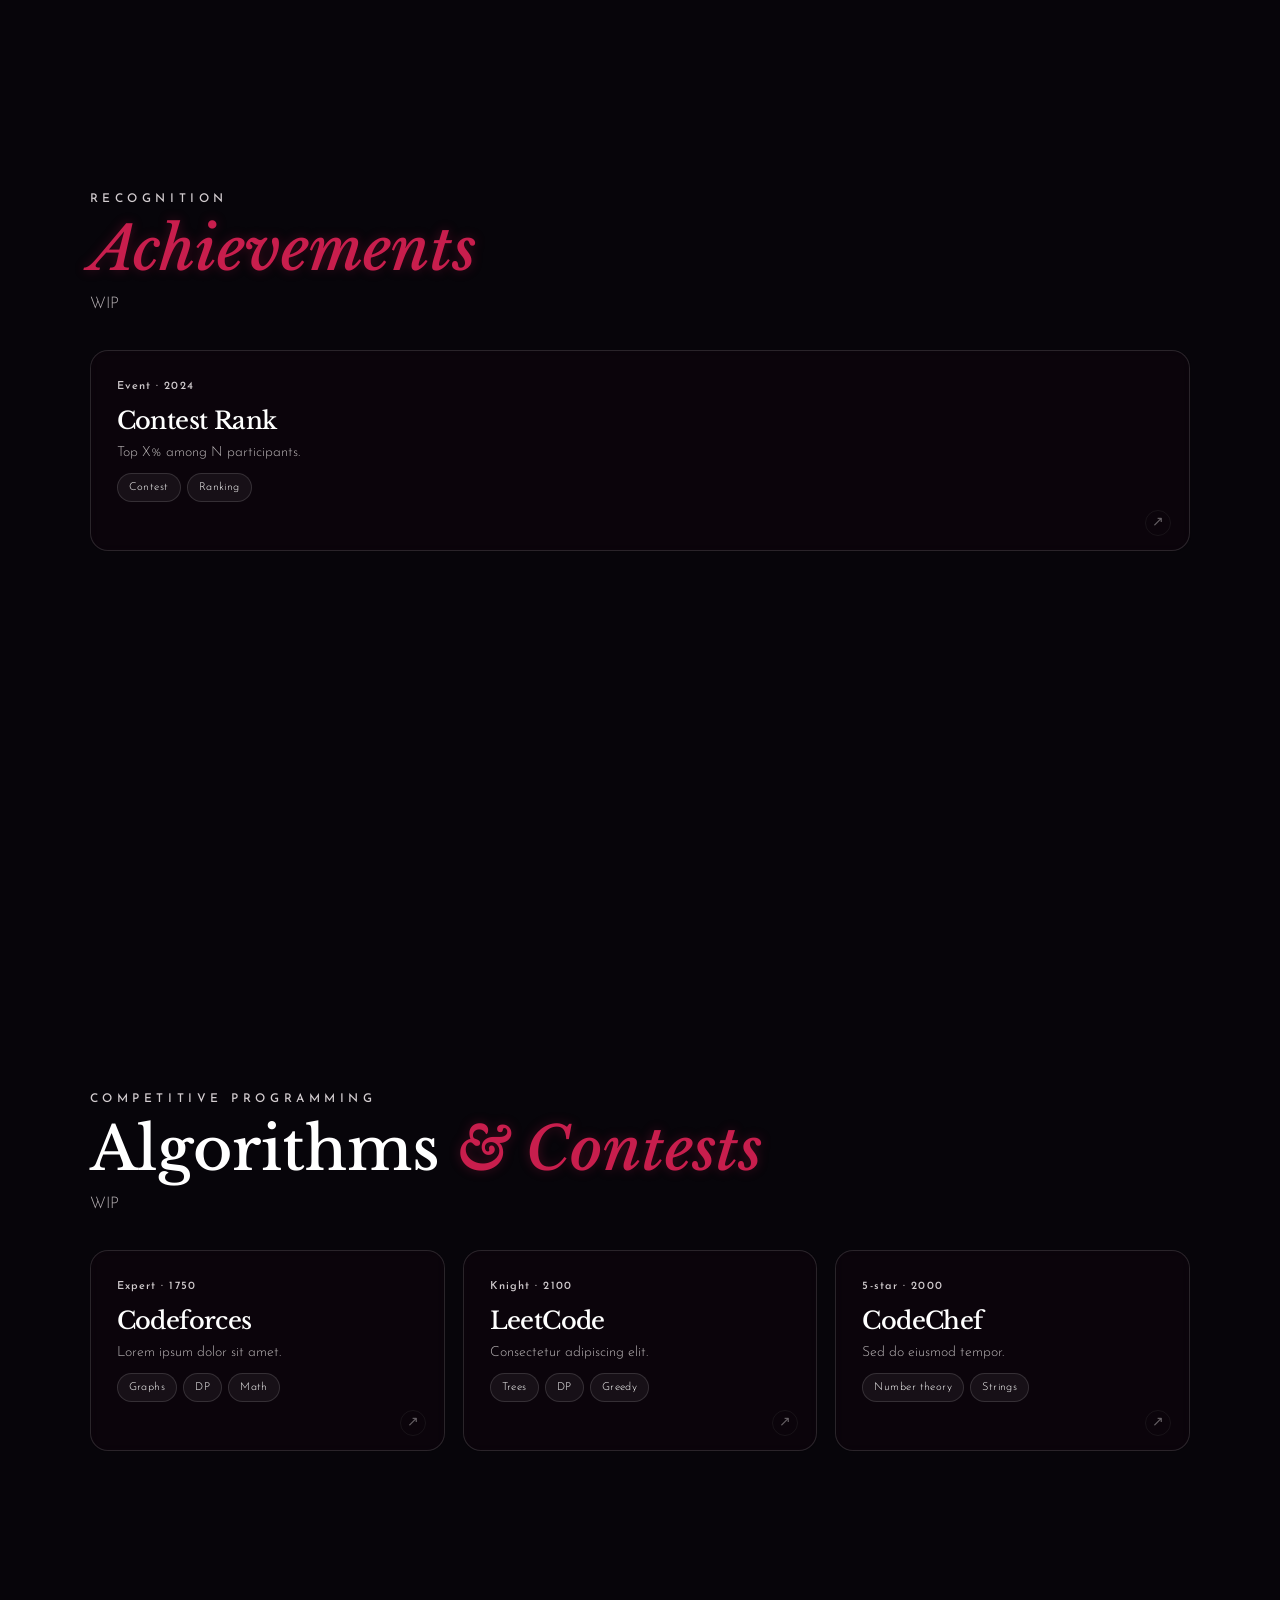
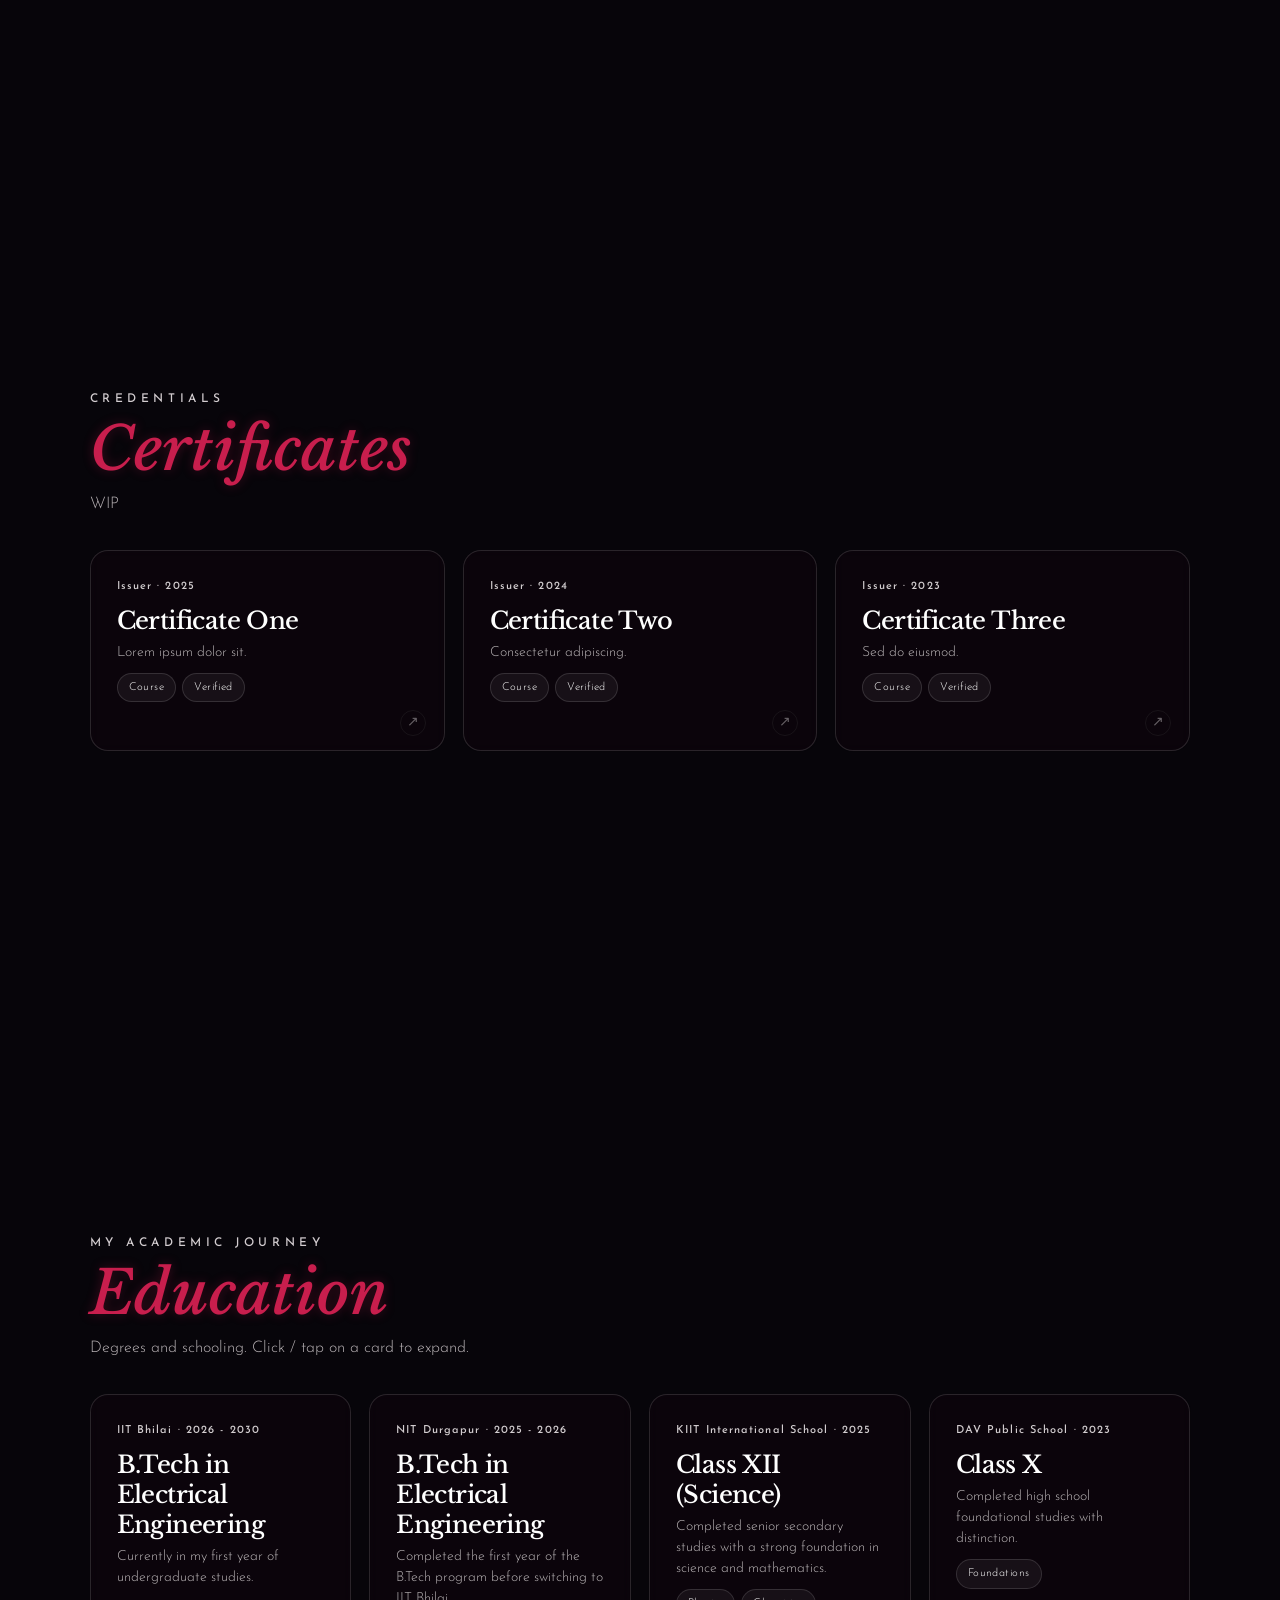
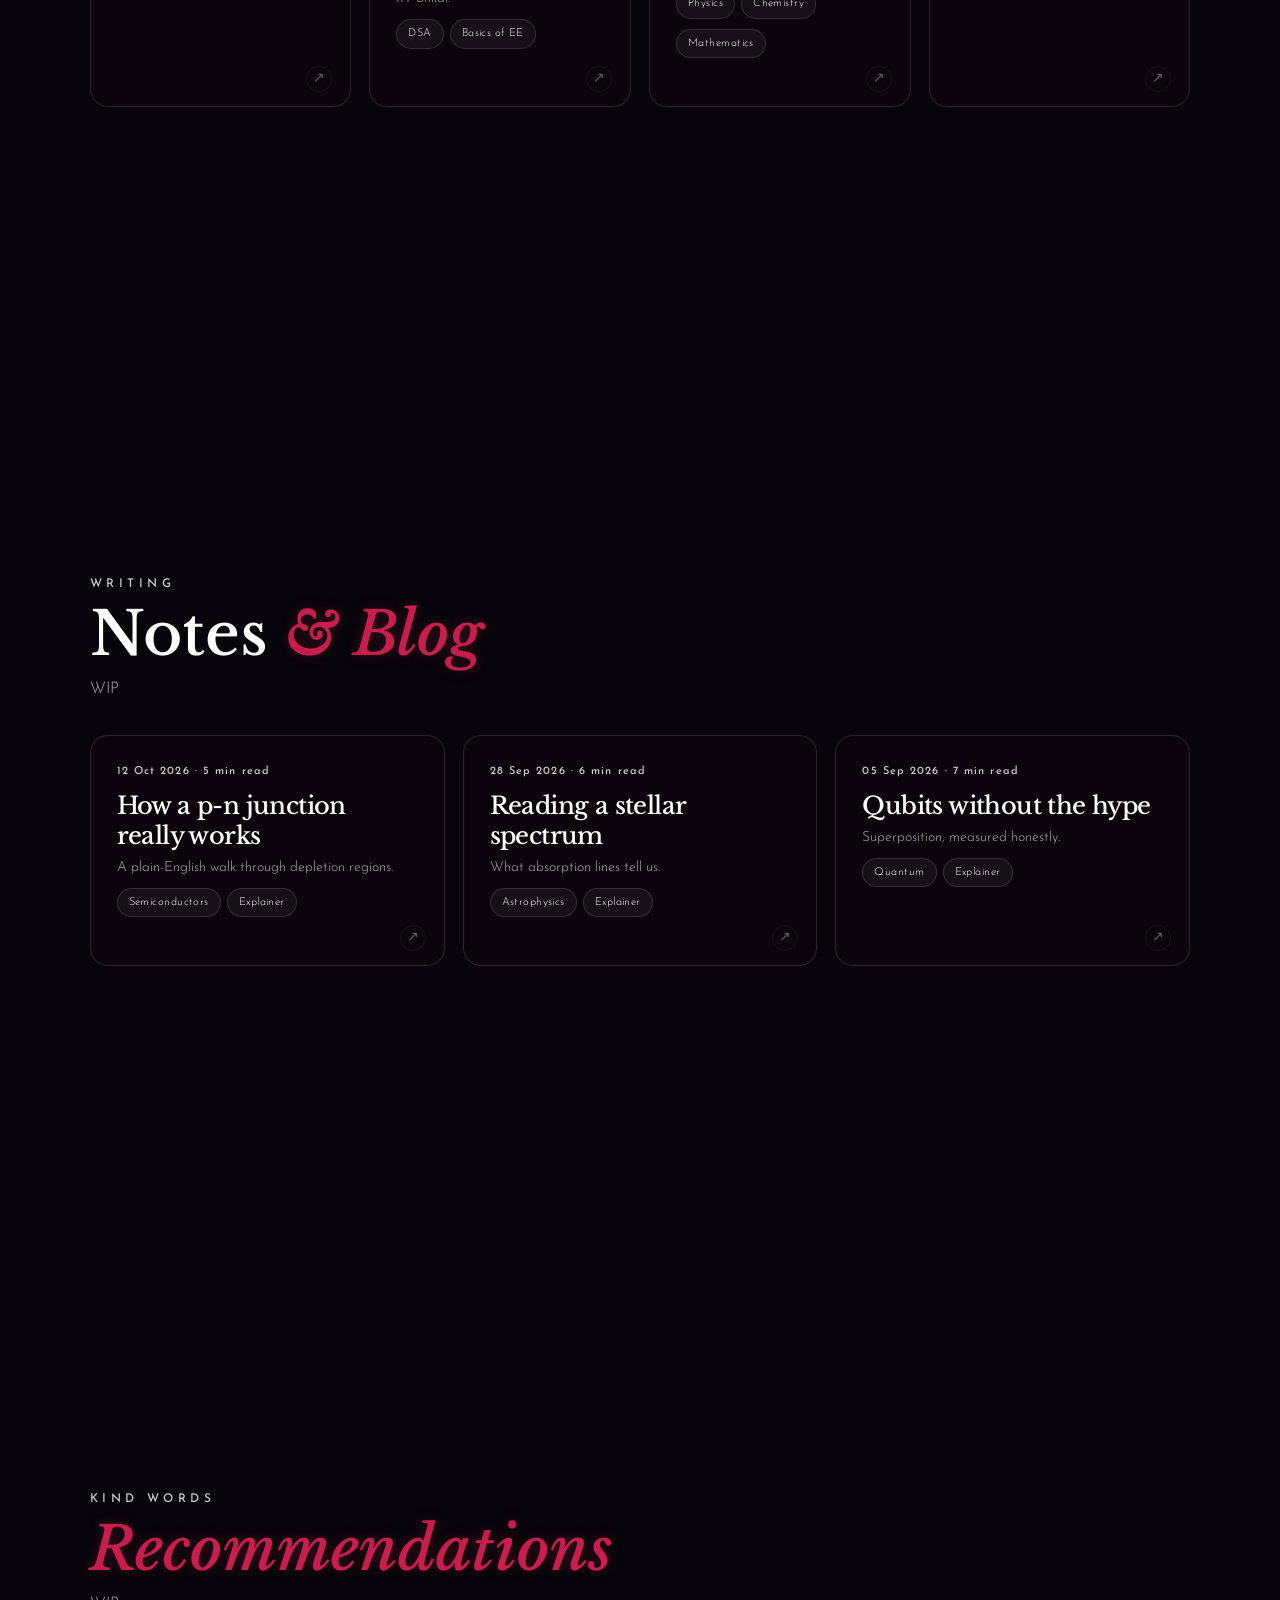
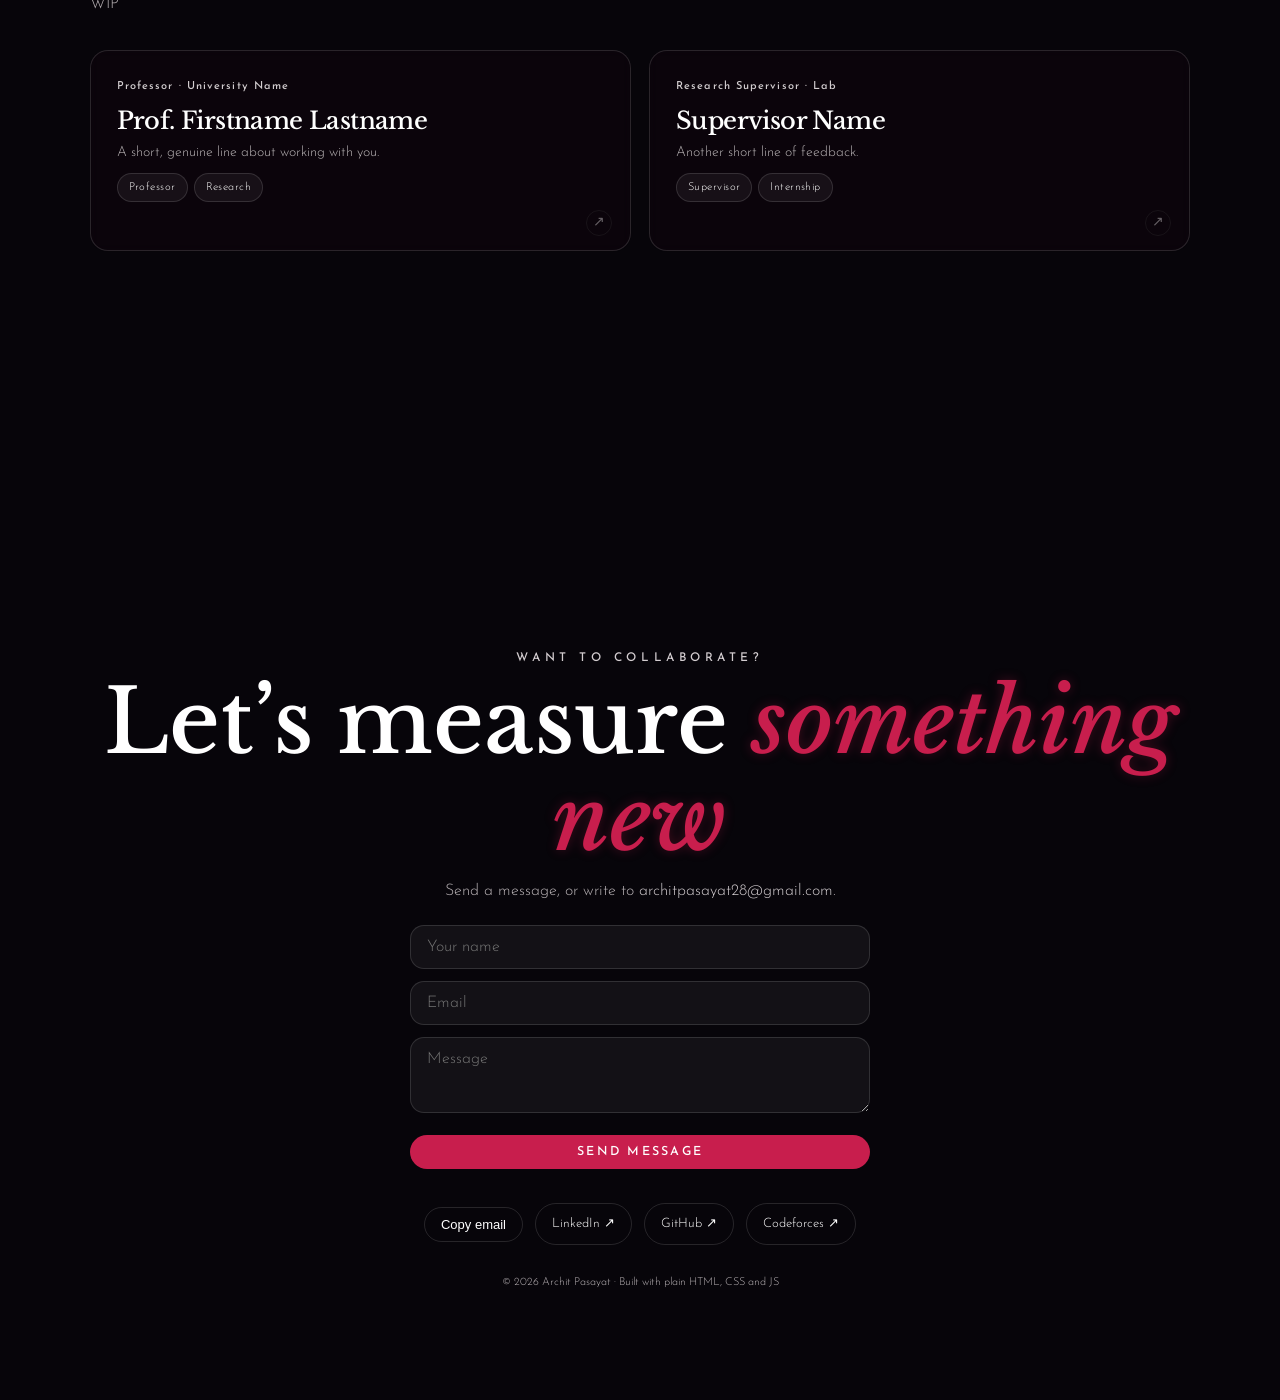
==== commit 434c1b55: "Fixes" ====
--- a/index.html
+++ b/index.html
@@ -78,7 +78,7 @@
 <noscript><style>#loader{display:none}</style><p style="position:relative;z-index:100;padding:90px 24px;text-align:center">This site needs JavaScript to display its content. You can still reach me at <a href="mailto:architpasayat28@gmail.com">architpasayat28@gmail.com</a>.</p></noscript>
 
 <!-- Loading screen: two spinning rings + percentage. script.js slides it away when done -->
-<div id="loader"><div class="ring"></div><div class="ring b"></div><div id="pct">0%</div><div id="lt">CALIBRATING INSTRUMENTS…</div></div>
+<div id="loader"><div class="ring"></div><div class="ring b"></div><div id="pct">0%</div><div id="lt">CALIBRATING INSTRUMENTS…</div><div id="mobile-tip">Best viewed on a desktop</div></div> <!-- shown only on phone-sized screens -->
 
 <!-- Fixed full-screen canvas behind everything: the twinkling star network (drawn by script.js) -->
 <canvas id="stars"></canvas>
--- a/css/style.css
+++ b/css/style.css
@@ -76,6 +76,10 @@
 .ring.b{width:96px;height:96px;border-top-color:#d3cdd0;animation-direction:reverse;animation-duration:1.5s} /* inner ring spins the other way */
 @keyframes sp{to{transform:rotate(360deg)}}
 #lt{position:absolute;bottom:18vh;color:#b9b3b6;letter-spacing:.4em;font-size:12px}
+/* Keep the desktop hint out of the loading layout except on phone-sized screens. */
+#mobile-tip{display:none}
+/* Place the hint just above the existing loader label on phones. */
+@media(max-width:520px){#mobile-tip{display:block;position:absolute;bottom:calc(18vh + 30px);width:100%;padding:0 20px;color:#b9b3b6;font-size:12px;letter-spacing:.12em;text-align:center}}
 
 
 /* ===== 4. NAVIGATION, BUTTONS, SCROLL HINT ===== */
